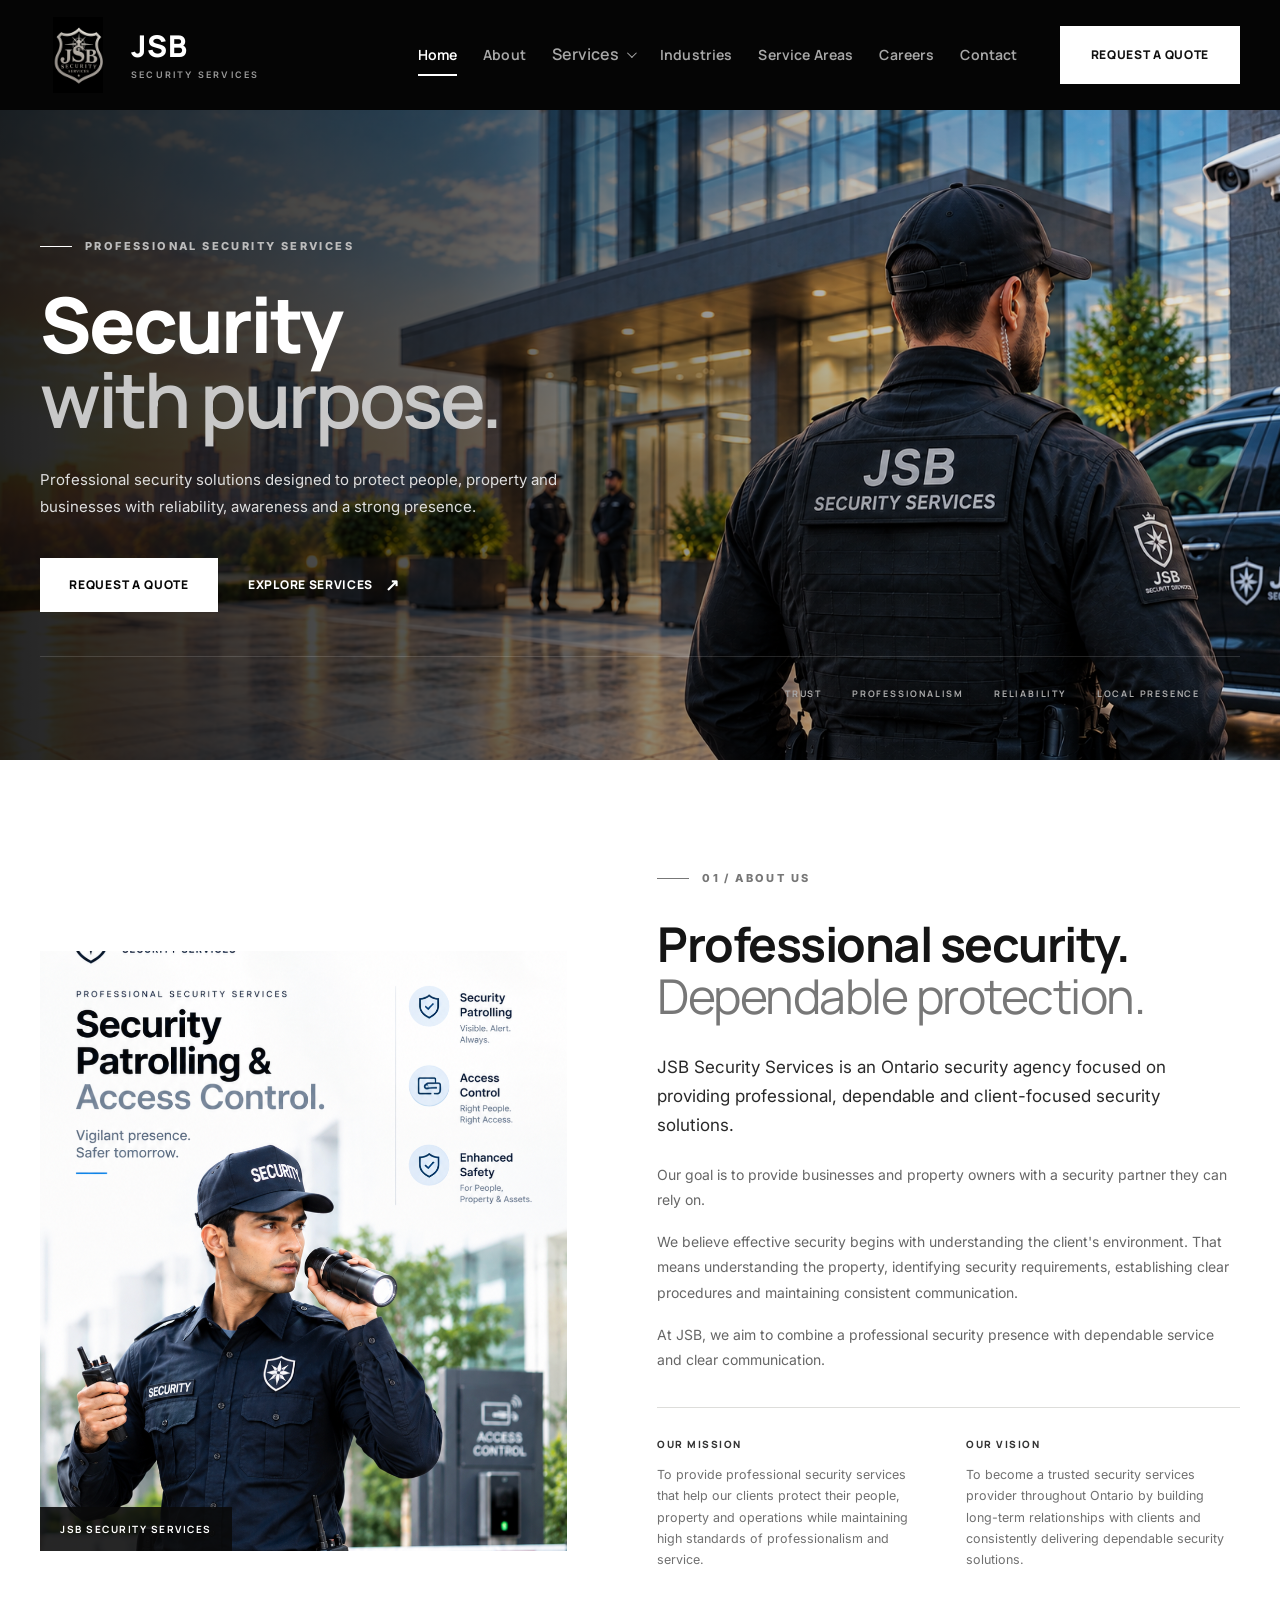
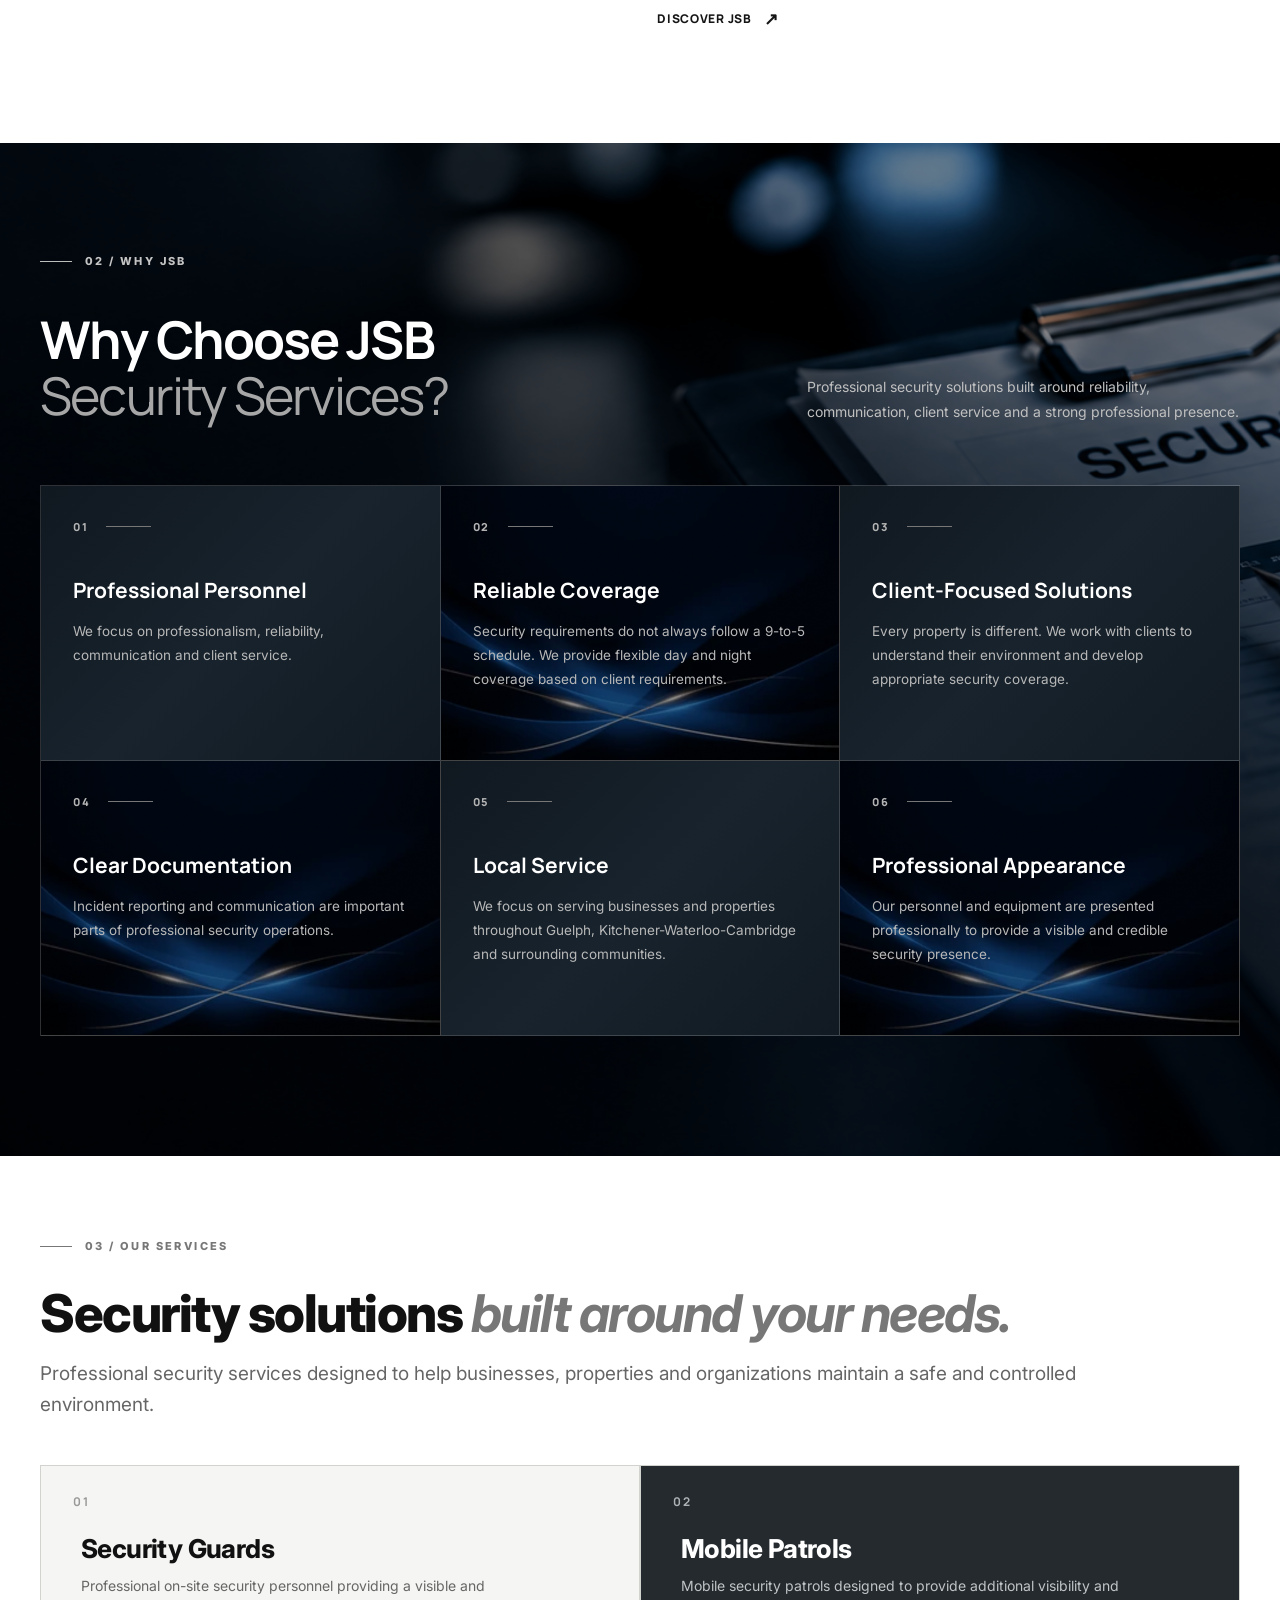
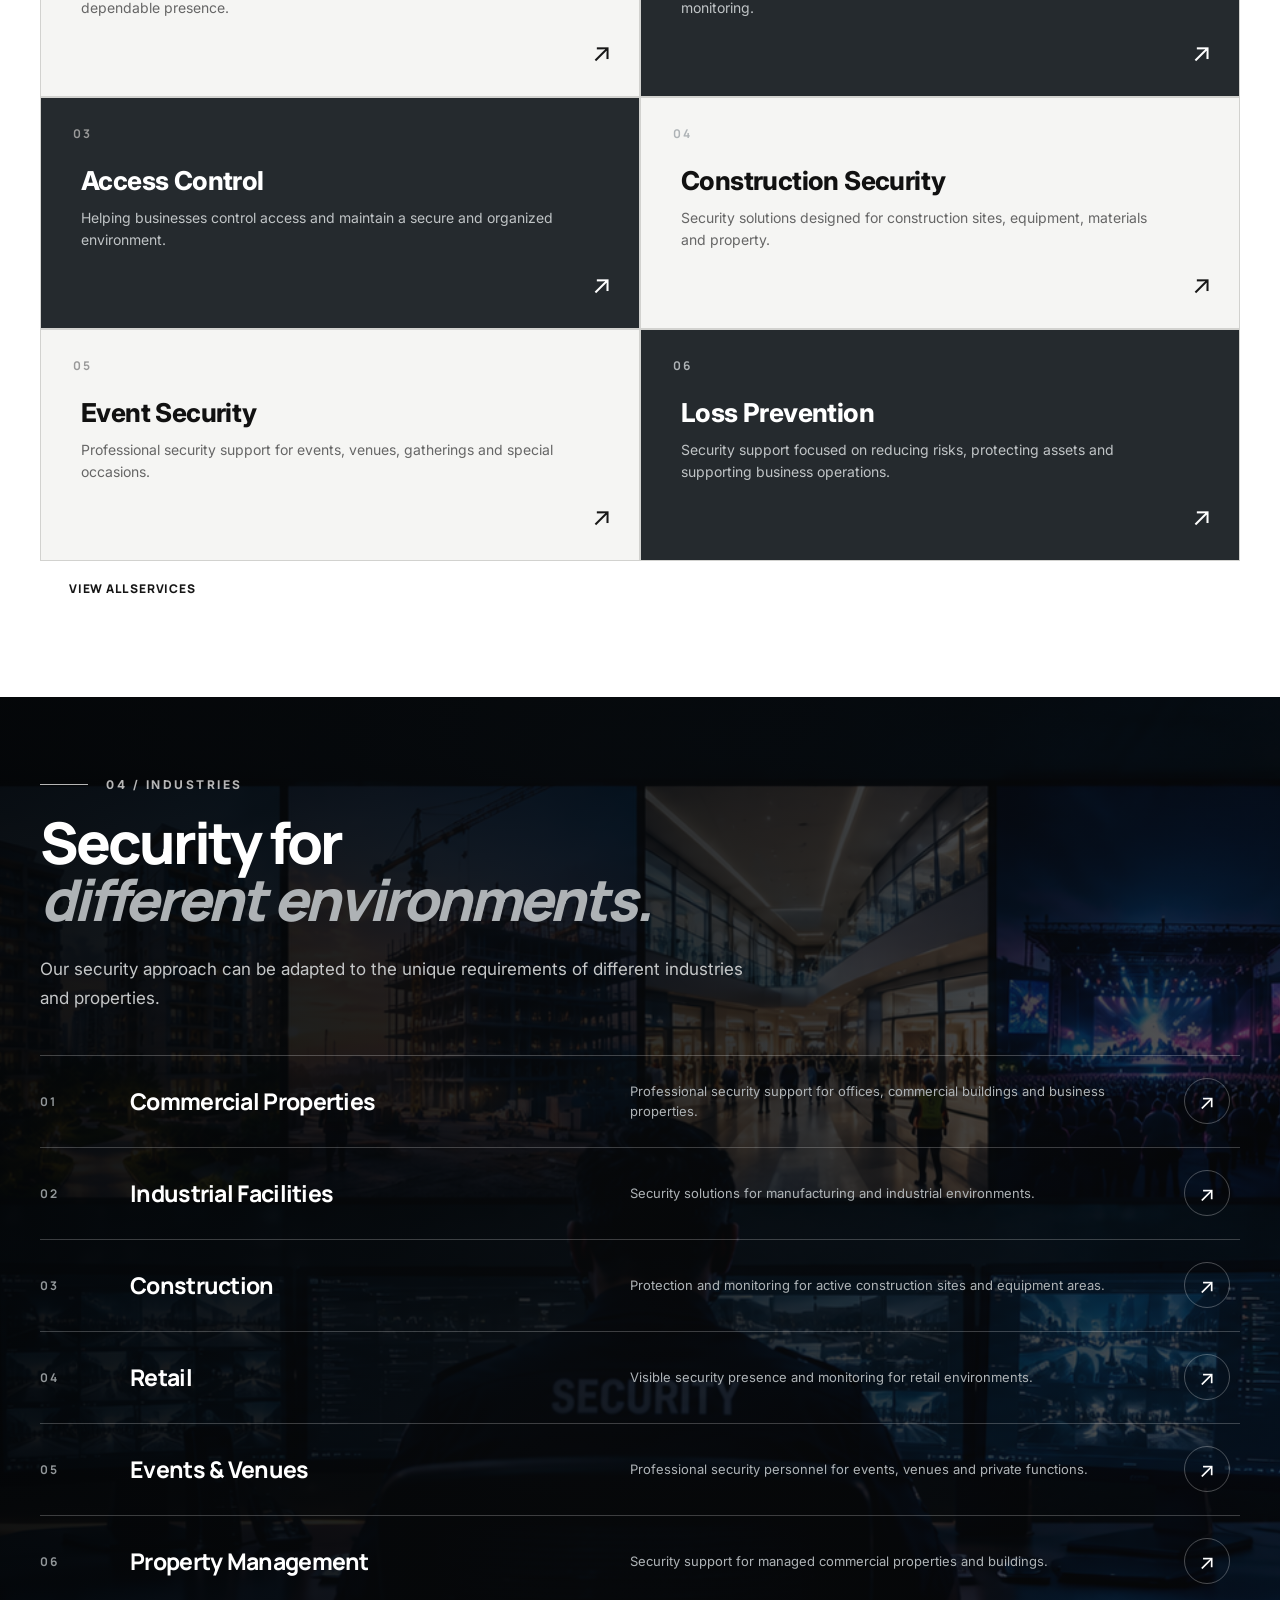
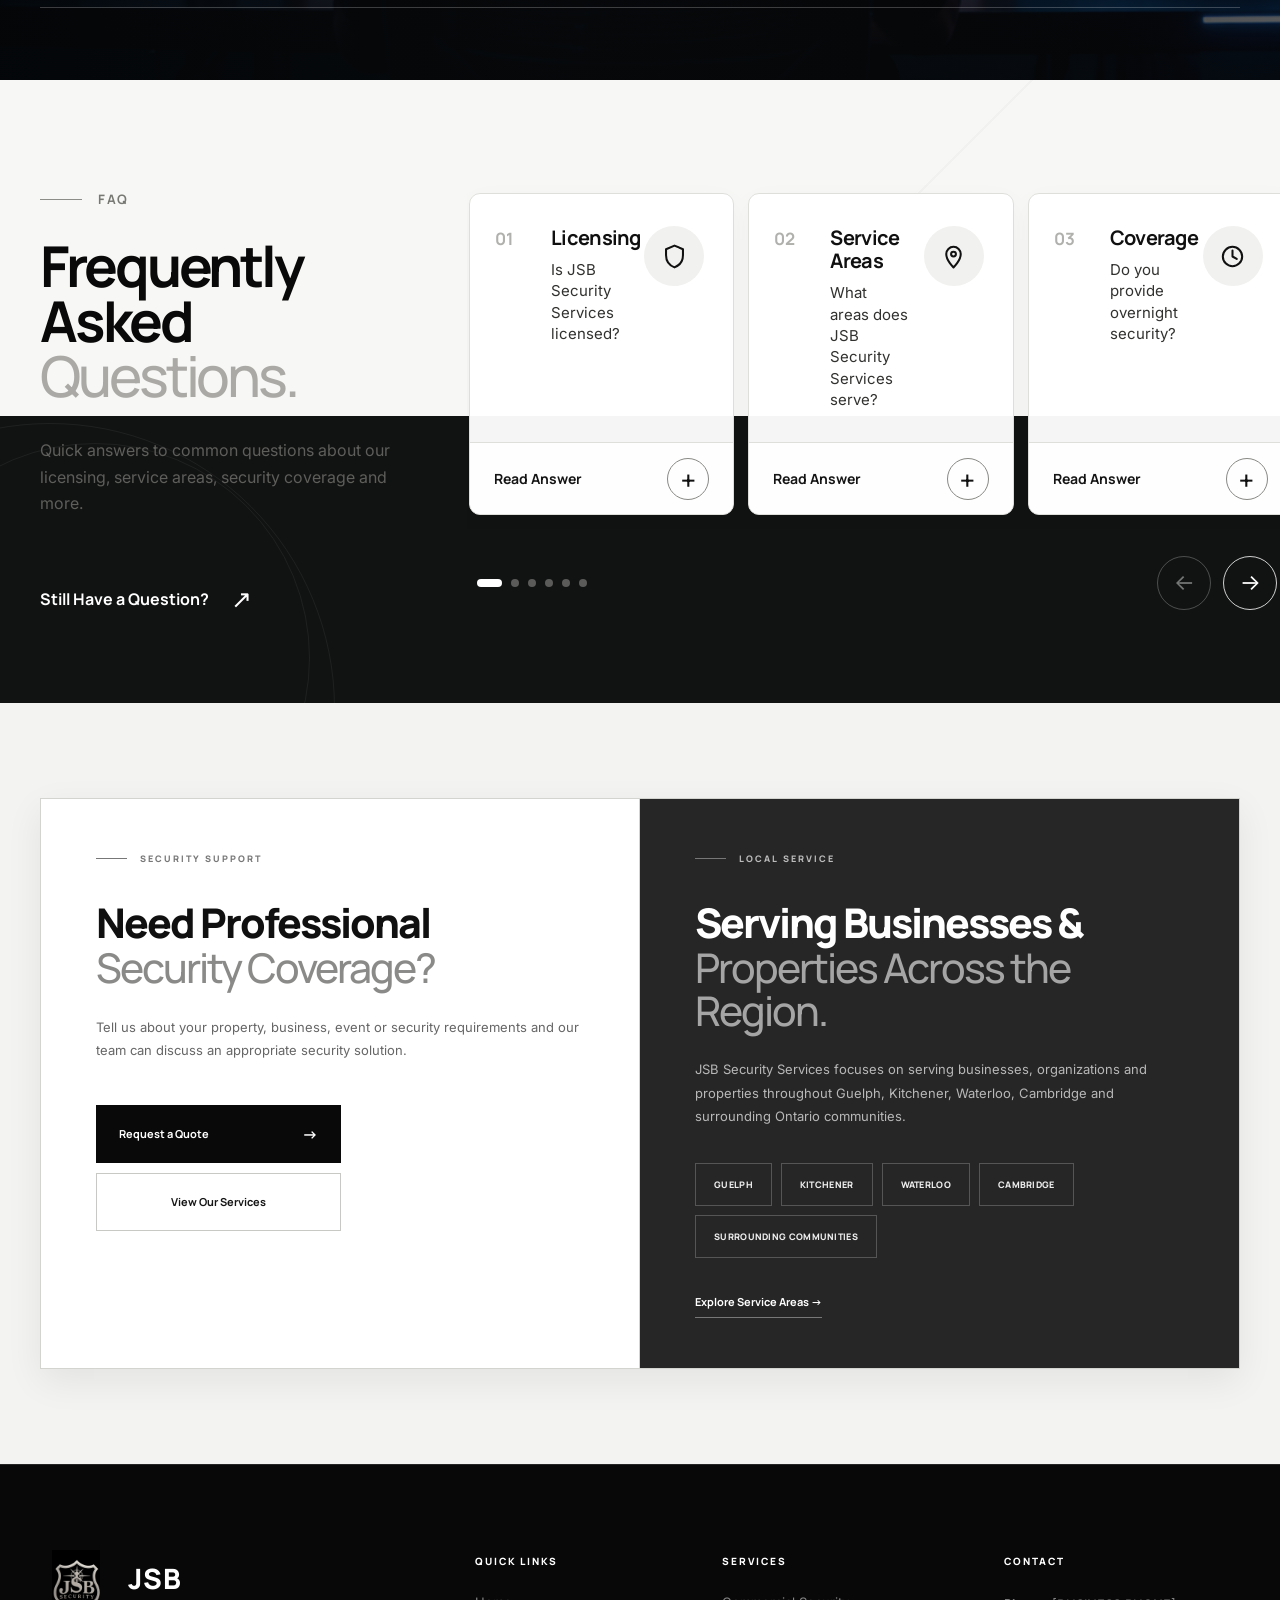
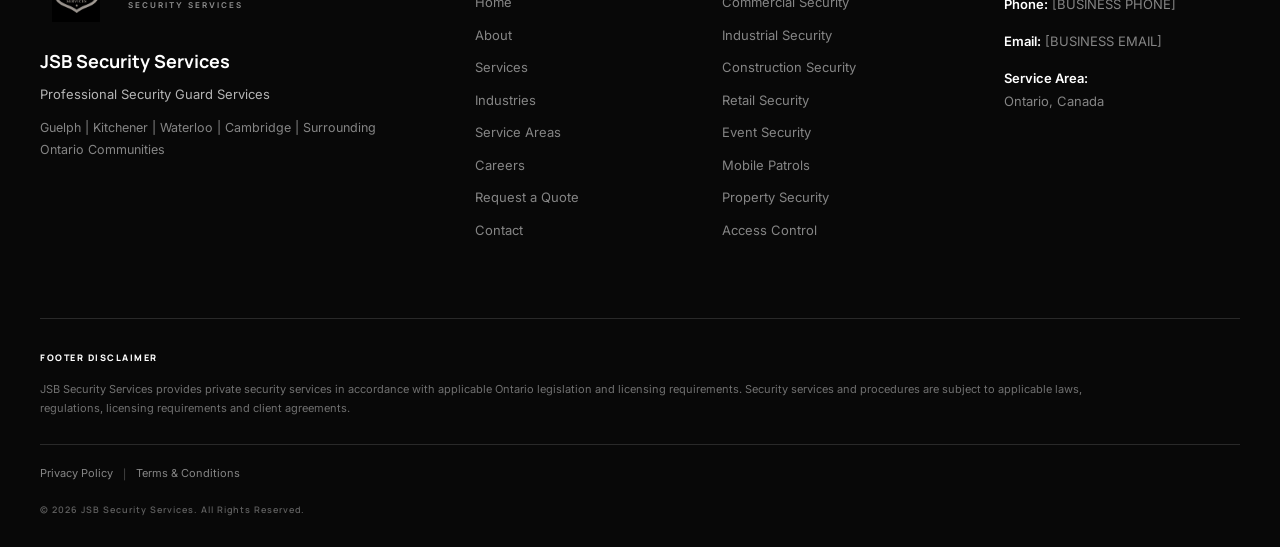
==== index.html @ afaf0cc4 "Add GitHub Pages root entry point" ====
<!DOCTYPE html>
<html>
<head>
  <meta charset="UTF-8">
  <meta http-equiv="refresh" content="0; url=/frontend/">
  <script>
    window.location.replace("/frontend/");
  </script>
  <title>JSB Security Services</title>
</head>
<body>
  <p>Redirecting...</p>
</body>
</html>
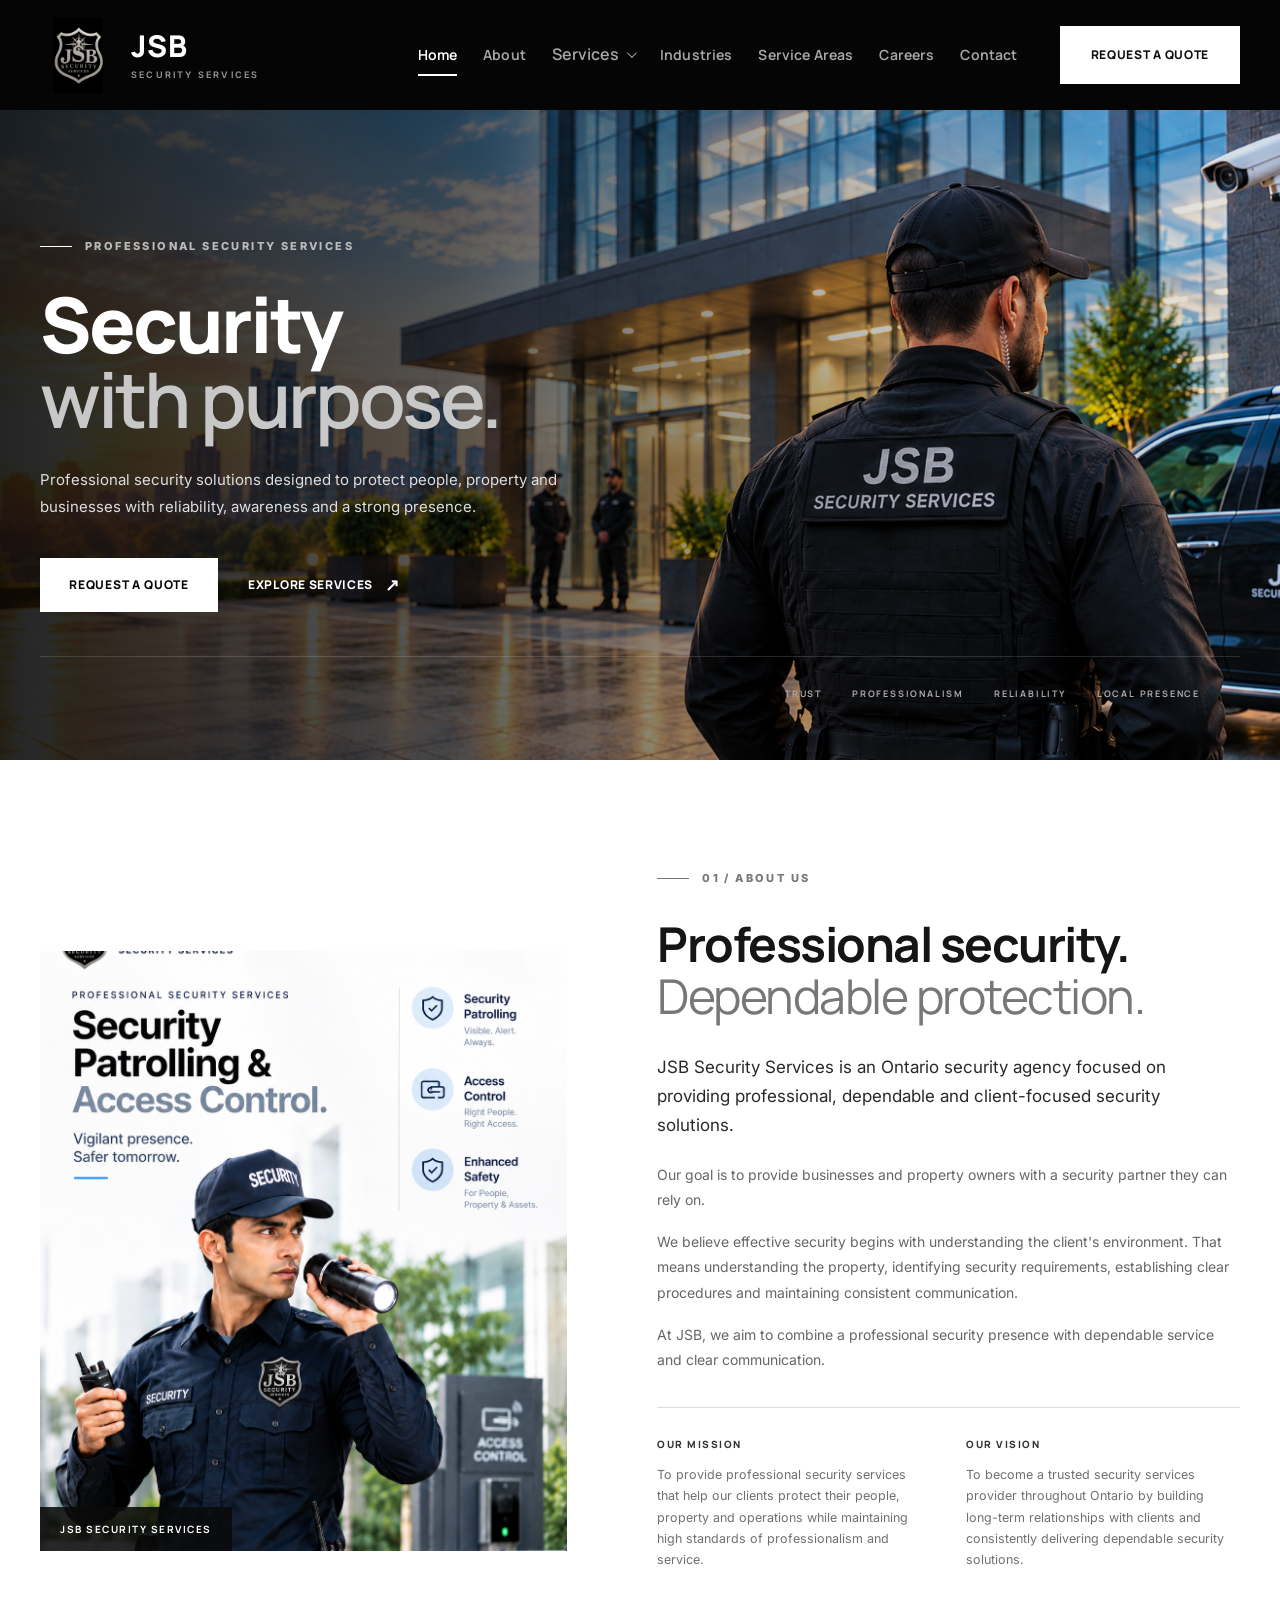
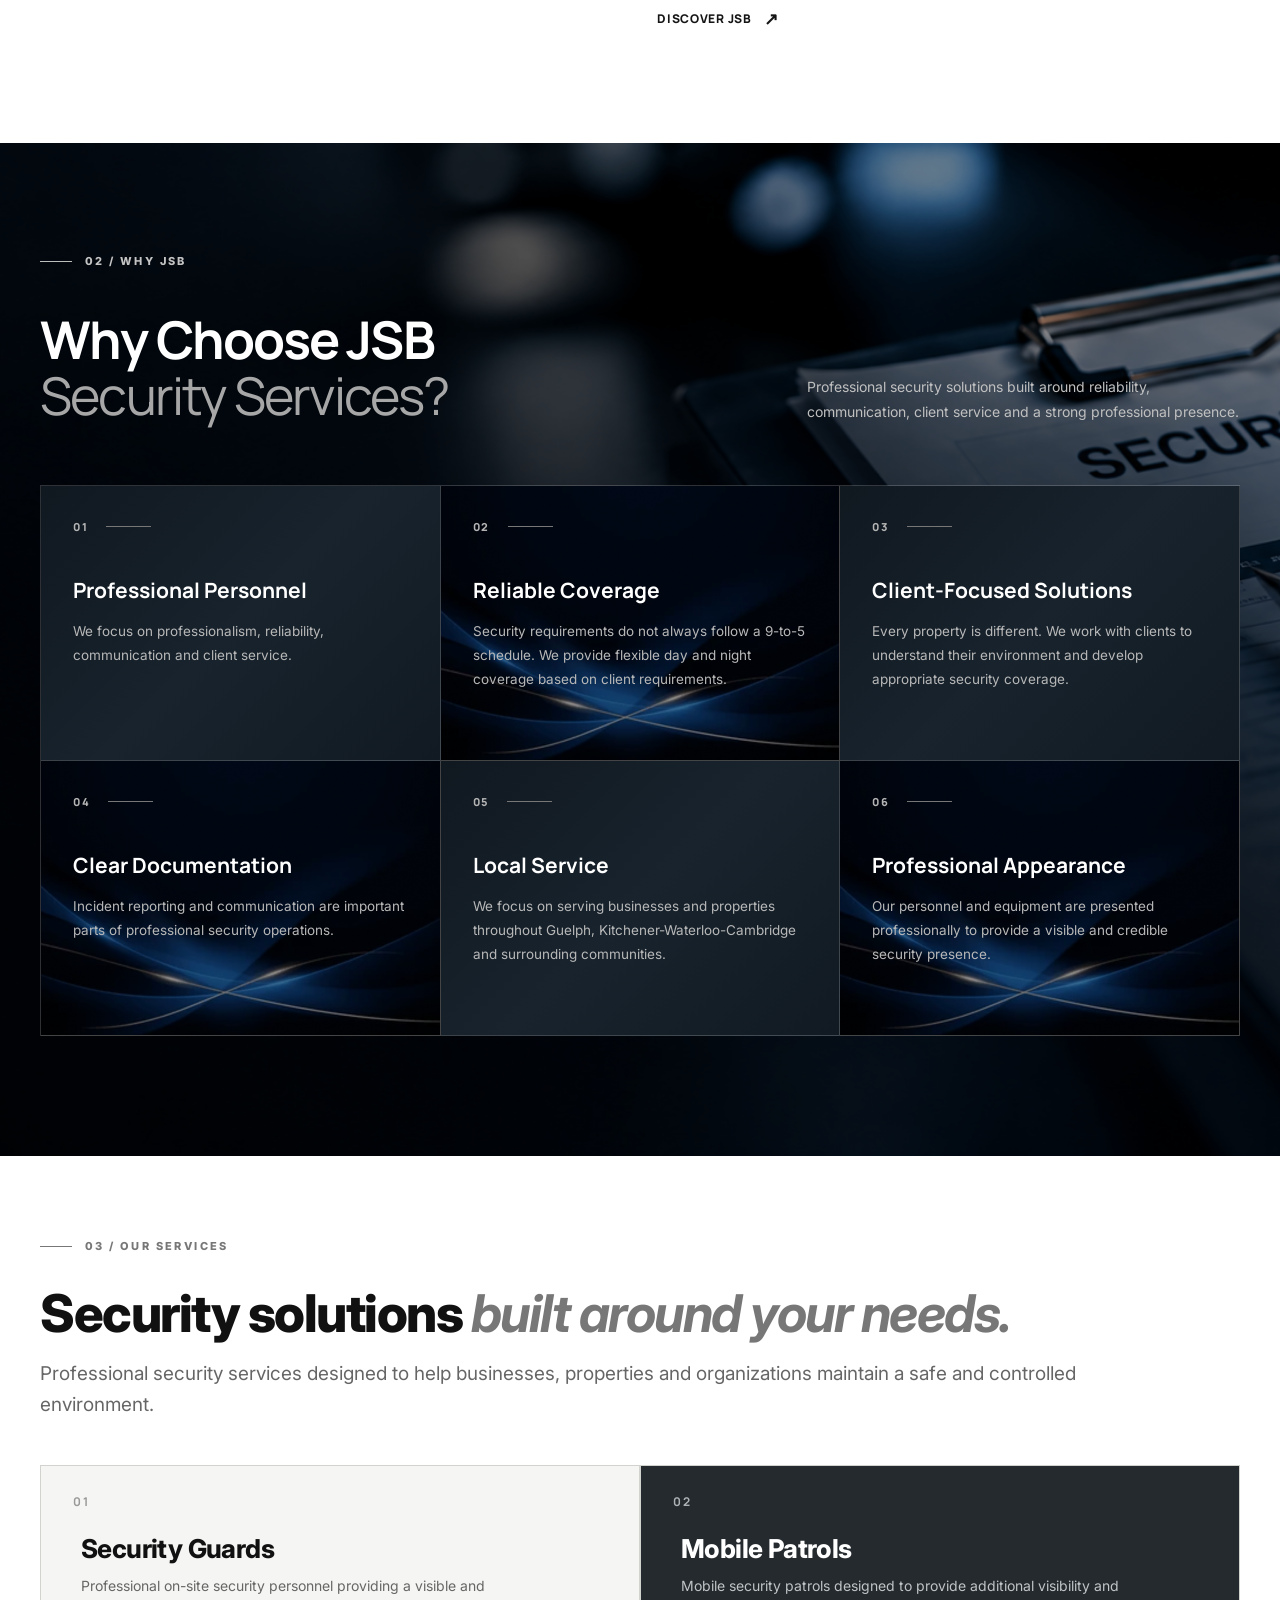
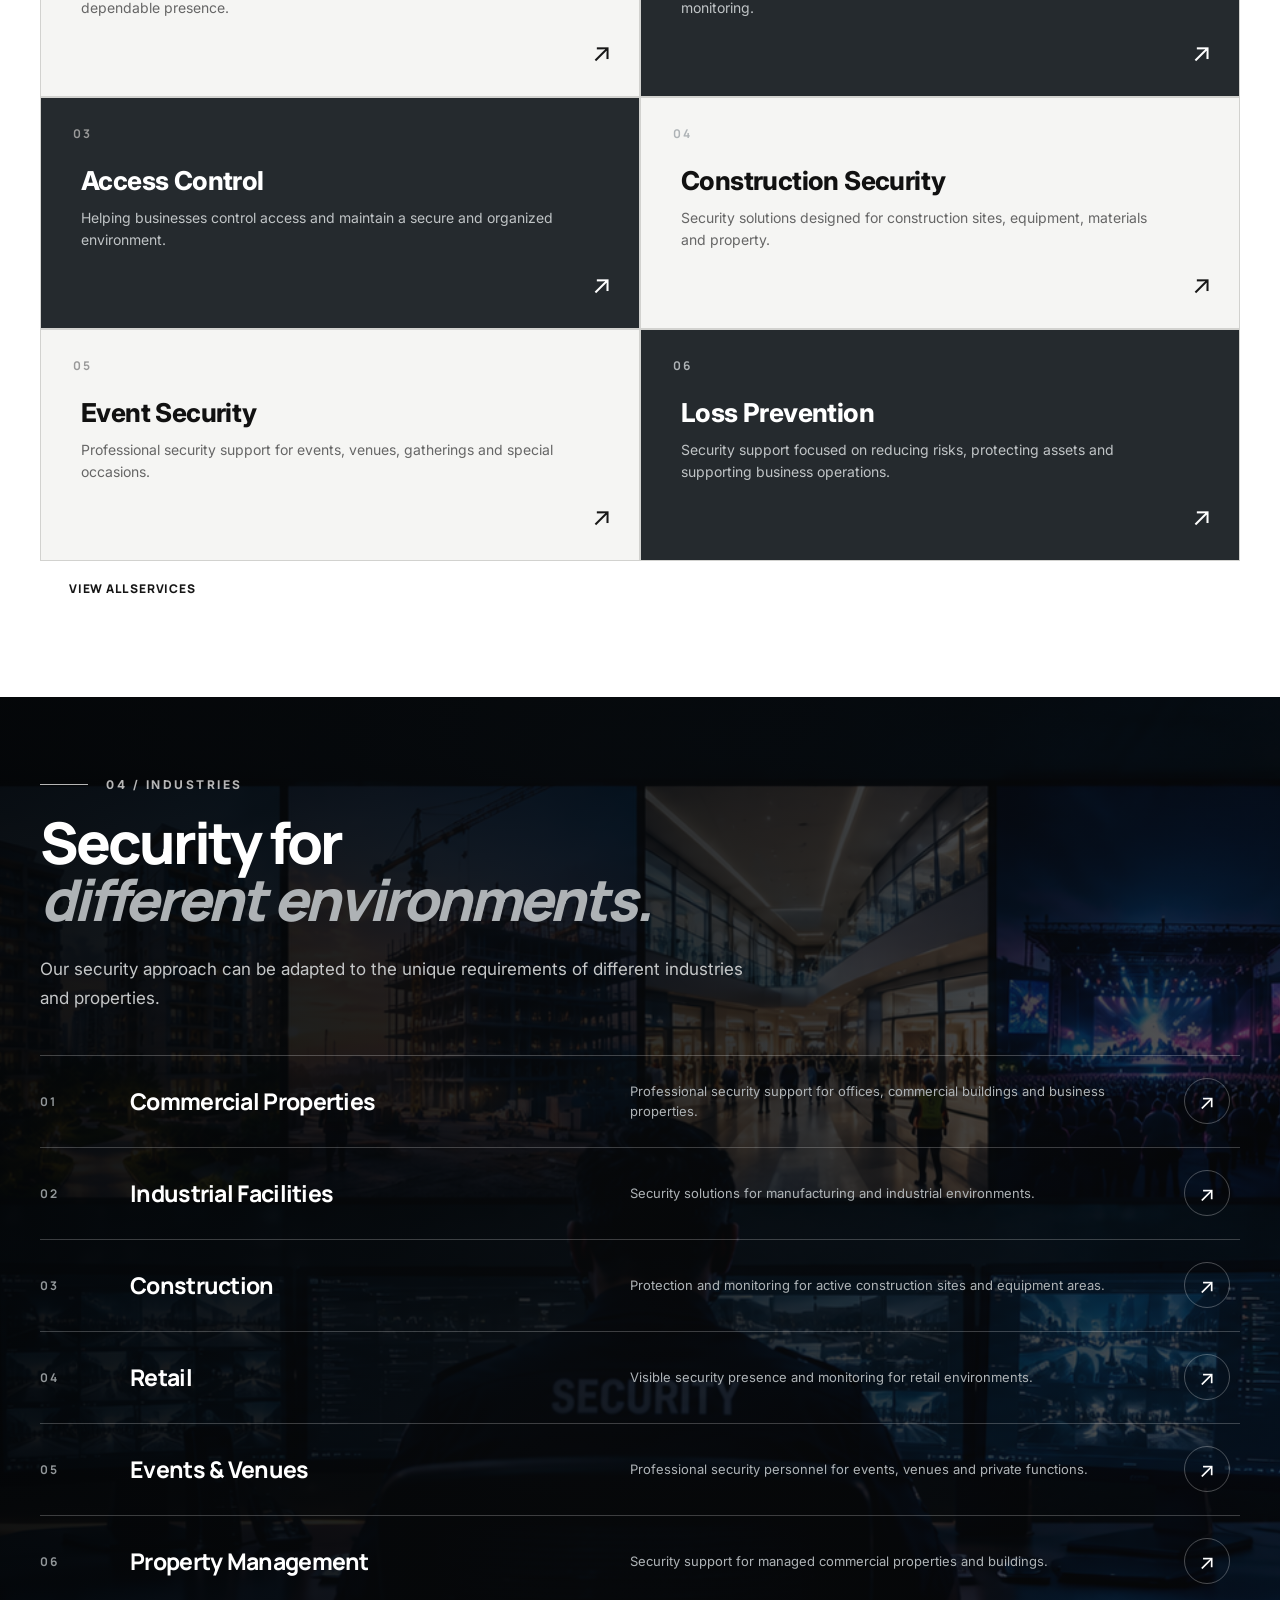
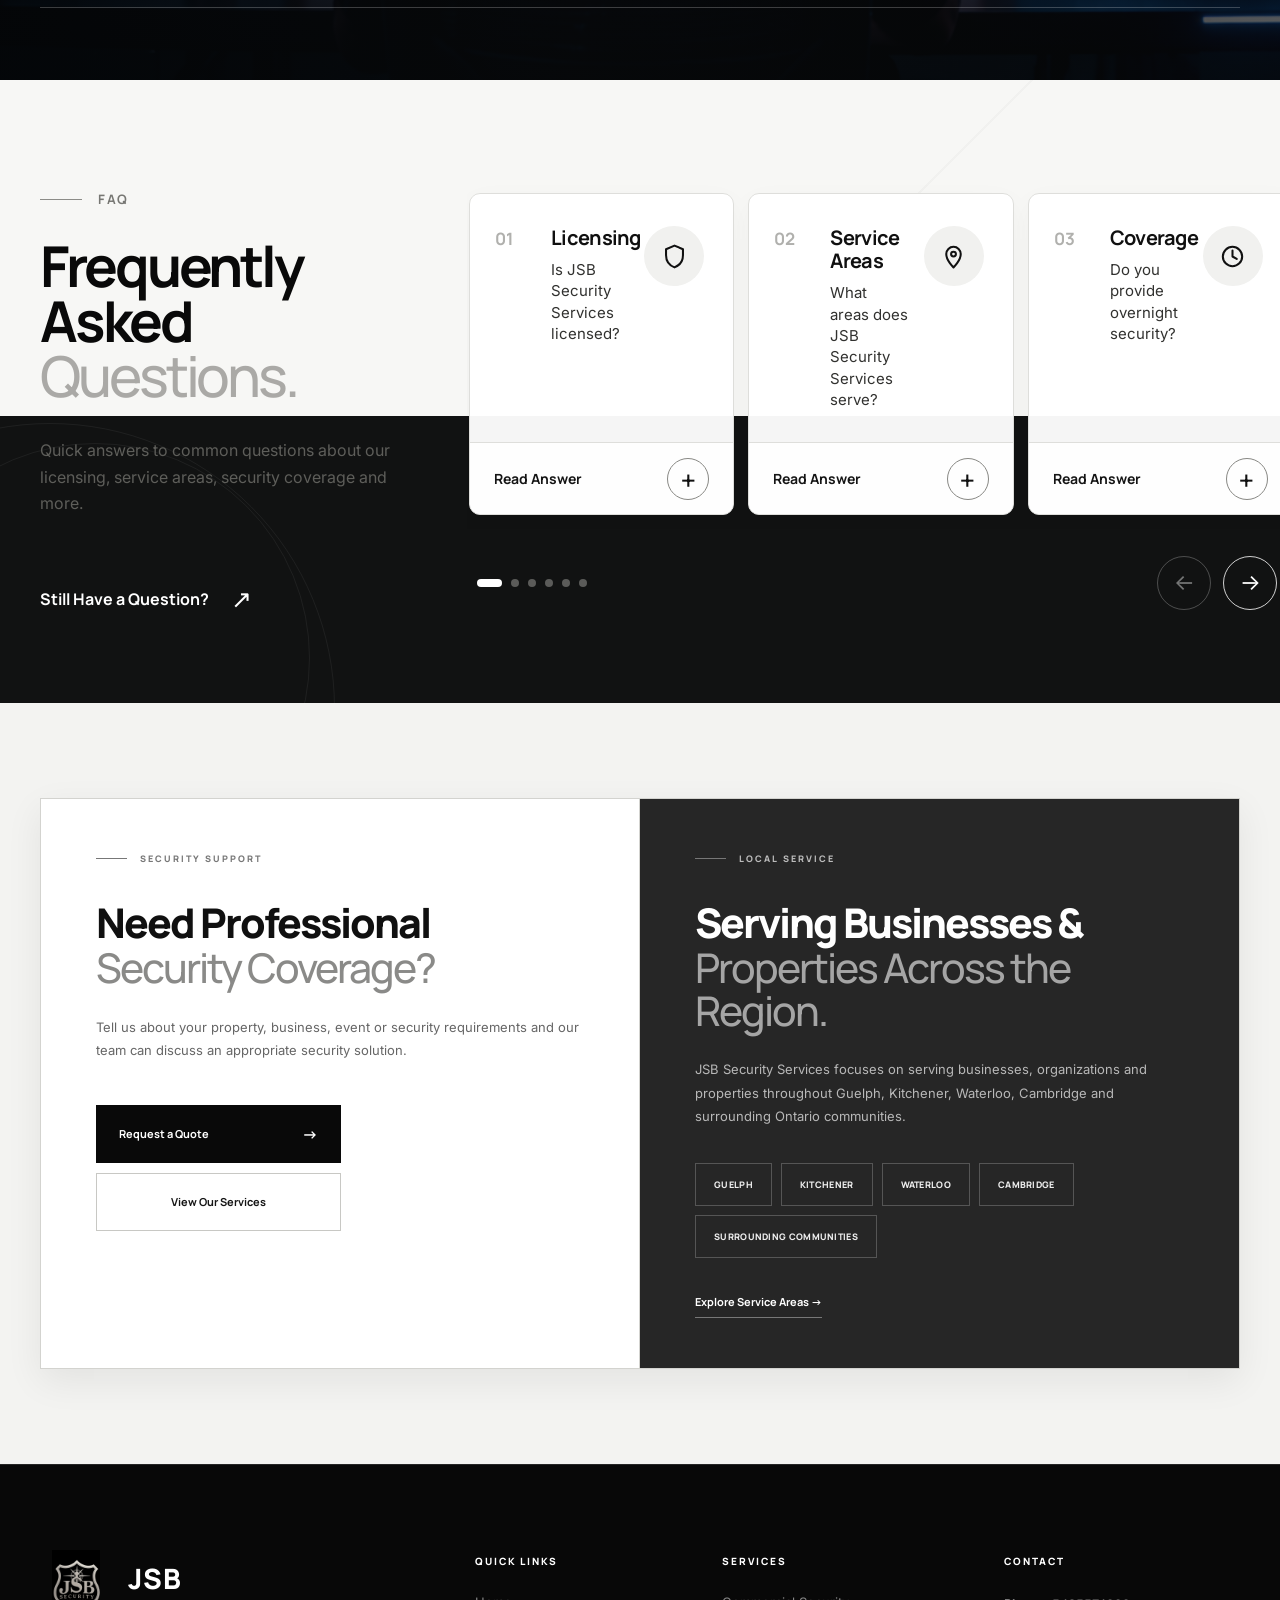
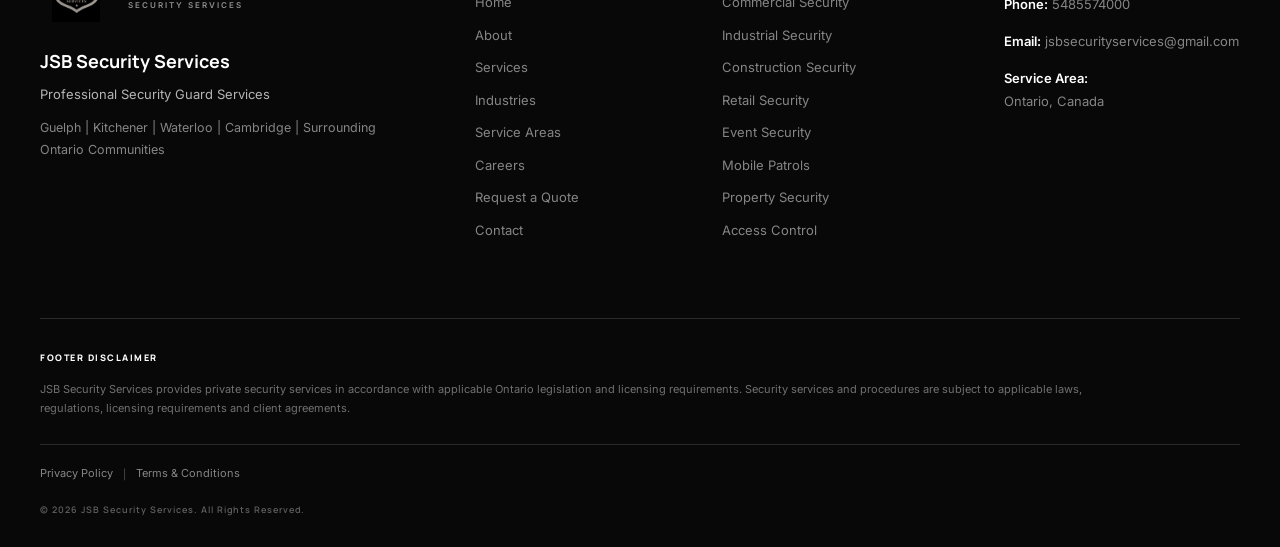
==== commit 8104f60c: "Update website" ====
--- a/index.html
+++ b/index.html
@@ -1,14 +1,2566 @@
 <!DOCTYPE html>
-<html>
+<html lang="en">
 <head>
-  <meta charset="UTF-8">
-  <meta http-equiv="refresh" content="0; url=/frontend/">
-  <script>
-    window.location.replace("/frontend/");
-  </script>
-  <title>JSB Security Services</title>
+    <meta charset="UTF-8">
+    <meta name="viewport" content="width=device-width, initial-scale=1.0">
+
+    <title>JSB Security Services | Professional Security Solutions</title>
+
+    <meta name="description"
+        content="JSB Security Services provides professional, dependable and client-focused security solutions across Ontario.">
+
+    <!-- Google Fonts -->
+    <link rel="preconnect" href="https://fonts.googleapis.com">
+    <link rel="preconnect" href="https://fonts.gstatic.com" crossorigin>
+
+    <link href="https://fonts.googleapis.com/css2?family=Inter:wght@400;500;600;700&family=Manrope:wght@400;500;600;700;800&display=swap"
+        rel="stylesheet">
+
+    <!-- Main CSS -->
+    <link rel="stylesheet" href="frontend/css/style.css">
 </head>
-<body>
-  <p>Redirecting...</p>
+
+<body class="home-page">
+
+<!-- =========================================================
+     HEADER
+========================================================= -->
+
+<header class="site-header">
+    <div class="header-inner">
+
+        <a href="index.html" class="brand">
+
+            <img
+    src="Logo.jpeg"
+    alt="JSB Security Services"
+    class="brand-logo"
+>
+
+            <div class="brand-copy">
+                <strong>JSB</strong>
+                <span>SECURITY SERVICES</span>
+            </div>
+
+        </a>
+
+        <nav class="navigation">
+
+            <a href="index.html" class="nav-link active">
+                Home
+            </a>
+
+            <a href="frontend/about.html" class="nav-link">
+                About
+            </a>
+
+            
+<!-- =========================================
+     SERVICES MEGA MENU — COMPLETE
+========================================= -->
+<div class="nav-services-mega" id="servicesMega">
+
+    <button
+        class="nav-link nav-services-trigger"
+        id="servicesMegaTrigger"
+        type="button"
+        aria-expanded="false"
+        aria-controls="servicesMegaMenu"
+    >
+        Services
+        <span class="nav-services-chevron"></span>
+    </button>
+
+    <div
+        class="services-mega-menu"
+        id="servicesMegaMenu"
+    >
+        <div class="services-mega-inner">
+
+            <!-- LEFT -->
+            <div class="services-mega-list">
+
+                <div class="services-mega-label">
+                    OUR SERVICES
+                </div>
+
+                <a href="frontend/services.html#security-guards"
+                   class="services-mega-item active"
+                   data-service="guards">
+                    Security Guards
+                </a>
+
+                <a href="frontend/services.html#mobile-patrol"
+                   class="services-mega-item"
+                   data-service="mobile">
+                    Mobile Patrol
+                </a>
+
+                <a href="frontend/services.html#access-control"
+                   class="services-mega-item"
+                   data-service="access">
+                    Access Control
+                </a>
+
+                <a href="frontend/services.html#cctv-monitoring"
+                   class="services-mega-item"
+                   data-service="cctv">
+                    CCTV / Monitoring
+                </a>
+
+                <a href="frontend/services.html#loss-prevention"
+                   class="services-mega-item"
+                   data-service="loss">
+                    Loss Prevention
+                </a>
+
+                <a href="frontend/services.html#construction-security"
+                   class="services-mega-item"
+                   data-service="construction">
+                    Construction / Site Security
+                </a>
+
+                <a href="frontend/services.html#event-security"
+                   class="services-mega-item"
+                   data-service="event">
+                    Event Security
+                </a>
+
+                <a href="frontend/services.html#commercial-industrial-security"
+                   class="services-mega-item"
+                   data-service="commercial">
+                    Commercial / Industrial Security
+                </a>
+
+            </div>
+
+
+            <!-- CENTER -->
+            <div class="services-mega-details">
+
+                <div class="services-mega-label">
+                    EXPLORE
+                </div>
+
+                <a href="frontend/services.html#security-guards"
+                   class="services-mega-title"
+                   id="megaServiceTitleLink">
+
+                    <span id="megaServiceTitle">
+                        Security Guards
+                    </span>
+
+                    <b>→</b>
+                </a>
+
+                <p id="megaServiceDescription">
+                    Professional on-site security personnel focused on
+                    visibility, access awareness, incident reporting,
+                    and a calm, professional presence.
+                </p>
+
+                <div class="services-mega-tags"
+                     id="megaServiceTags">
+
+                    <span>On-Site Security</span>
+                    <span>Visibility</span>
+                    <span>Incident Reporting</span>
+
+                </div>
+
+                <a href="frontend/services.html#security-guards"
+                   class="services-mega-learn"
+                   id="megaServiceLearn">
+
+                    Learn More
+                    <span>↗</span>
+
+                </a>
+
+            </div>
+
+
+            <!-- RIGHT IMAGE -->
+            <div class="services-mega-visual">
+
+                <img
+                    src="guard.png"
+                    alt="Security Guards"
+                    id="megaServiceImage"
+                    class="services-mega-image"
+                >
+
+                <div class="services-mega-image-shade"></div>
+
+                <div class="services-mega-image-number"
+                     id="megaServiceNumber">
+                    01
+                </div>
+
+                <div class="services-mega-image-info">
+
+                    <span>JSB SECURITY SERVICES</span>
+
+                    <strong id="megaServiceImageTitle">
+                        Security Guards
+                    </strong>
+
+                </div>
+
+            </div>
+
+        </div>
+    </div>
+</div>
+            <a href="frontend/industries.html" class="nav-link">
+                Industries
+            </a>
+
+            <a href="frontend/service-areas.html" class="nav-link">
+                Service Areas
+            </a>
+
+            <a href="frontend/careers.html" class="nav-link">
+                Careers
+            </a>
+
+            <a href="frontend/contact.html" class="nav-link">
+                Contact
+            </a>
+
+        </nav>
+
+        <a href="frontend/contact.html" class="quote-button">
+            REQUEST A QUOTE
+        </a>
+
+    </div>
+</header>
+
+
+<!-- =========================================================
+     HERO
+========================================================= -->
+
+<section
+    class="hero"
+    style="
+        background-image: url('hero.png');
+        background-size: cover;
+        background-position: center center;
+        background-repeat: no-repeat;
+    "
+>
+
+    <div class="hero-overlay"></div>
+
+    <div class="hero-content container">
+
+        <div class="eyebrow light">
+            <span></span>
+            PROFESSIONAL SECURITY SERVICES
+        </div>
+
+        <h1>
+            Security <em>with purpose.</em>
+        </h1>
+
+        <p class="hero-text">
+            Professional security solutions designed to protect
+            people, property and businesses with reliability,
+            awareness and a strong presence.
+        </p>
+
+        <div class="hero-actions">
+
+            <a href="frontend/contact.html" class="button button-white">
+                Request a Quote
+            </a>
+
+            <a href="frontend/services.html" class="text-link light-link">
+                Explore Services
+                <span>↗</span>
+            </a>
+
+        </div>
+
+    </div>
+
+    <div class="hero-meta">
+
+        <span>TRUST</span>
+        <span>PROFESSIONALISM</span>
+        <span>RELIABILITY</span>
+        <span>LOCAL PRESENCE</span>
+
+    </div>
+
+</section>
+
+
+<!-- =========================================================
+     ABOUT JSB
+========================================================= -->
+
+<section class="home-about">
+
+    <div class="container">
+
+        <div class="home-about-grid">
+
+            <!-- LEFT IMAGE -->
+
+            <div class="home-about-image">
+
+                <img
+    src="about img.png"
+    alt="JSB Security Services professional security team"
+>
+
+                <div class="about-image-label">
+                    JSB SECURITY SERVICES
+                </div>
+
+            </div>
+
+
+            <!-- RIGHT CONTENT -->
+
+            <div class="home-about-content">
+
+                <div class="eyebrow dark">
+                    <span></span>
+                    01 / ABOUT US
+                </div>
+
+                <h2>
+                    Professional security.
+                    <em>Dependable protection.</em>
+                </h2>
+
+                <p class="about-lead">
+                    JSB Security Services is an Ontario security
+                    agency focused on providing professional,
+                    dependable and client-focused security solutions.
+                </p>
+
+                <p>
+                    Our goal is to provide businesses and property
+                    owners with a security partner they can rely on.
+                </p>
+
+                <p>
+                    We believe effective security begins with
+                    understanding the client's environment. That means
+                    understanding the property, identifying security
+                    requirements, establishing clear procedures and
+                    maintaining consistent communication.
+                </p>
+
+                <p>
+                    At JSB, we aim to combine a professional security
+                    presence with dependable service and clear
+                    communication.
+                </p>
+
+
+                <div class="about-details">
+
+                    <div class="about-detail">
+
+                        <span>OUR MISSION</span>
+
+                        <p>
+                            To provide professional security services
+                            that help our clients protect their people,
+                            property and operations while maintaining
+                            high standards of professionalism and service.
+                        </p>
+
+                    </div>
+
+
+                    <div class="about-detail">
+
+                        <span>OUR VISION</span>
+
+                        <p>
+                            To become a trusted security services
+                            provider throughout Ontario by building
+                            long-term relationships with clients and
+                            consistently delivering dependable security
+                            solutions.
+                        </p>
+
+                    </div>
+
+                </div>
+
+
+                <a href="frontend/about.html" class="text-link dark-link">
+                    Discover JSB
+                    <span>↗</span>
+                </a>
+
+            </div>
+
+        </div>
+
+    </div>
+
+</section>
+
+
+<!-- =========================================================
+     WHY CHOOSE JSB
+========================================================= -->
+
+<!-- =========================================================
+     WHY JSB
+========================================================= -->
+
+<section class="why-jsb">
+
+    <!-- Background image -->
+    <div class="why-jsb-bg"></div>
+
+    <!-- Dark overlay -->
+    <div class="why-jsb-overlay"></div>
+
+    <div class="container why-jsb-content">
+
+        <!-- SECTION LABEL -->
+
+        <div class="eyebrow dark">
+            <span></span>
+            02 / WHY JSB
+        </div>
+
+
+        <!-- SECTION HEADING -->
+
+        <div class="why-jsb-heading">
+
+            <div>
+                <h2>
+                    Why Choose JSB
+                    <em>Security Services?</em>
+                </h2>
+            </div>
+
+            <p>
+                Professional security solutions built around
+                reliability, communication, client service and
+                a strong professional presence.
+            </p>
+
+        </div>
+
+
+        <!-- WHY JSB CARDS -->
+
+        <div class="why-jsb-grid">
+
+            <div class="why-jsb-card">
+                <div class="why-jsb-card-top">
+                    <span class="why-jsb-number">01</span>
+                    <span class="why-jsb-line"></span>
+                </div>
+
+                <h3>Professional Personnel</h3>
+
+                <p>
+                    We focus on professionalism, reliability,
+                    communication and client service.
+                </p>
+            </div>
+
+
+            <div class="why-jsb-card">
+                <div class="why-jsb-card-top">
+                    <span class="why-jsb-number">02</span>
+                    <span class="why-jsb-line"></span>
+                </div>
+
+                <h3>Reliable Coverage</h3>
+
+                <p>
+                    Security requirements do not always follow
+                    a 9-to-5 schedule. We provide flexible day
+                    and night coverage based on client requirements.
+                </p>
+            </div>
+
+
+            <div class="why-jsb-card">
+                <div class="why-jsb-card-top">
+                    <span class="why-jsb-number">03</span>
+                    <span class="why-jsb-line"></span>
+                </div>
+
+                <h3>Client-Focused Solutions</h3>
+
+                <p>
+                    Every property is different. We work with
+                    clients to understand their environment and
+                    develop appropriate security coverage.
+                </p>
+            </div>
+
+
+            <div class="why-jsb-card">
+                <div class="why-jsb-card-top">
+                    <span class="why-jsb-number">04</span>
+                    <span class="why-jsb-line"></span>
+                </div>
+
+                <h3>Clear Documentation</h3>
+
+                <p>
+                    Incident reporting and communication are
+                    important parts of professional security
+                    operations.
+                </p>
+            </div>
+
+
+            <div class="why-jsb-card">
+                <div class="why-jsb-card-top">
+                    <span class="why-jsb-number">05</span>
+                    <span class="why-jsb-line"></span>
+                </div>
+
+                <h3>Local Service</h3>
+
+                <p>
+                    We focus on serving businesses and properties
+                    throughout Guelph, Kitchener-Waterloo-Cambridge
+                    and surrounding communities.
+                </p>
+            </div>
+
+
+            <div class="why-jsb-card">
+                <div class="why-jsb-card-top">
+                    <span class="why-jsb-number">06</span>
+                    <span class="why-jsb-line"></span>
+                </div>
+
+                <h3>Professional Appearance</h3>
+
+                <p>
+                    Our personnel and equipment are presented
+                    professionally to provide a visible and
+                    credible security presence.
+                </p>
+            </div>
+
+        </div>
+
+    </div>
+
+</section>
+<!-- =========================================================
+     SERVICES
+========================================================= -->
+
+<section class="services section">
+
+    <div class="container">
+
+        <div class="eyebrow dark">
+            <span></span>
+            03 / OUR SERVICES
+        </div>
+
+
+        <div class="section-heading">
+
+            <h2>
+                Security solutions
+                <em>built around your needs.</em>
+            </h2>
+
+            <p>
+                Professional security services designed to help
+                businesses, properties and organizations maintain
+                a safe and controlled environment.
+            </p>
+
+        </div>
+
+
+        <div class="services-list">
+
+
+            <!-- SERVICE 01 -->
+
+            <a href="frontend/services.html#security-guards" class="service-row">
+
+
+                <div class="service-number">
+                    01
+                </div>
+
+                <div class="service-content">
+
+                    <h3>
+                        Security Guards
+                    </h3>
+
+                    <p>
+                        Professional on-site security personnel
+                        providing a visible and dependable presence.
+                    </p>
+
+                </div>
+
+                <div class="service-arrow">
+                    ↗
+                </div>
+
+            </a>
+
+
+            <!-- SERVICE 02 -->
+
+            <a href="frontend/services.html#mobile-patrol" class="service-row">
+
+                <div class="service-number">
+                    02
+                </div>
+
+                <div class="service-content">
+
+                    <h3>
+                        Mobile Patrols
+                    </h3>
+
+                    <p>
+                        Mobile security patrols designed to provide
+                        additional visibility and monitoring.
+                    </p>
+
+                </div>
+
+                <div class="service-arrow">
+                    ↗
+                </div>
+
+            </a>
+
+
+            <!-- SERVICE 03 -->
+
+            <a href="frontend/services.html#access-control" class="service-row">
+
+                <div class="service-number">
+                    03
+                </div>
+
+                <div class="service-content">
+
+                    <h3>
+                        Access Control
+                    </h3>
+
+                    <p>
+                        Helping businesses control access and maintain
+                        a secure and organized environment.
+                    </p>
+
+                </div>
+
+                <div class="service-arrow">
+                    ↗
+                </div>
+
+            </a>
+
+
+            <!-- SERVICE 04 -->
+
+            <a href="frontend/services.html#construction-security" class="service-row">
+
+                <div class="service-number">
+                    04
+                </div>
+
+                <div class="service-content">
+
+                    <h3>
+                        Construction Security
+                    </h3>
+
+                    <p>
+                        Security solutions designed for construction
+                        sites, equipment, materials and property.
+                    </p>
+
+                </div>
+
+                <div class="service-arrow">
+                    ↗
+                </div>
+
+            </a>
+
+
+            <!-- SERVICE 05 -->
+
+            <a href="frontend/services.html#event-security" class="service-row">
+
+                <div class="service-number">
+                    05
+                </div>
+
+                <div class="service-content">
+
+                    <h3>
+                        Event Security
+                    </h3>
+
+                    <p>
+                        Professional security support for events,
+                        venues, gatherings and special occasions.
+                    </p>
+
+                </div>
+
+                <div class="service-arrow">
+                    ↗
+                </div>
+
+            </a>
+
+
+            <!-- SERVICE 06 -->
+
+            <a href="frontend/services.html#loss-prevention" class="service-row">
+
+                <div class="service-number">
+                    06
+                </div>
+
+                <div class="service-content">
+
+                    <h3>
+                        Loss Prevention
+                    </h3>
+
+                    <p>
+                        Security support focused on reducing risks,
+                        protecting assets and supporting business
+                        operations.
+                    </p>
+
+                </div>
+
+                <div class="service-arrow">
+                    ↗
+                </div>
+
+            </a>
+
+
+        </div>
+
+
+        <div class="services-bottom">
+
+            <a href="frontend/services.html" class="button button-dark">
+                View All Services
+            </a>
+
+        </div>
+
+    </div>
+
+</section>
+
+
+<!-- =========================================================
+     INDUSTRIES
+========================================================= -->
+
+<!-- =========================================================
+     INDUSTRIES
+========================================================= -->
+
+<section class="industries-premium">
+
+    <div class="industries-premium-bg"></div>
+    <div class="industries-premium-overlay"></div>
+
+    <div class="container industries-premium-content">
+
+        <!-- TOP INTRO -->
+
+        <div class="industries-premium-intro">
+
+            <div class="eyebrow industries-premium-eyebrow">
+                <span></span>
+                04 / INDUSTRIES
+            </div>
+
+            <h2>
+                Security for
+                <em>different environments.</em>
+            </h2>
+
+            <p>
+                Our security approach can be adapted to the unique
+                requirements of different industries and properties.
+            </p>
+
+        </div>
+
+
+        <!-- INDUSTRY ROWS -->
+
+        <div class="industries-premium-list">
+
+            <!-- 01 -->
+
+            <a href="frontend/industries.html" class="industry-premium-row">
+
+                <span class="industry-premium-number">01</span>
+
+                <div class="industry-premium-main">
+                    <h3>Commercial Properties</h3>
+
+                    <p>
+                        Professional security support for offices,
+                        commercial buildings and business properties.
+                    </p>
+                </div>
+
+                <span class="industry-premium-arrow">↗</span>
+
+            </a>
+
+
+            <!-- 02 -->
+
+            <a href="frontend/industries.html" class="industry-premium-row">
+
+                <span class="industry-premium-number">02</span>
+
+                <div class="industry-premium-main">
+                    <h3>Industrial Facilities</h3>
+
+                    <p>
+                        Security solutions for manufacturing and
+                        industrial environments.
+                    </p>
+                </div>
+
+                <span class="industry-premium-arrow">↗</span>
+
+            </a>
+
+
+            <!-- 03 -->
+
+            <a href="frontend/industries.html" class="industry-premium-row">
+
+                <span class="industry-premium-number">03</span>
+
+                <div class="industry-premium-main">
+                    <h3>Construction</h3>
+
+                    <p>
+                        Protection and monitoring for active
+                        construction sites and equipment areas.
+                    </p>
+                </div>
+
+                <span class="industry-premium-arrow">↗</span>
+
+            </a>
+
+
+            <!-- 04 -->
+
+            <a href="frontend/industries.html" class="industry-premium-row">
+
+                <span class="industry-premium-number">04</span>
+
+                <div class="industry-premium-main">
+                    <h3>Retail</h3>
+
+                    <p>
+                        Visible security presence and monitoring
+                        for retail environments.
+                    </p>
+                </div>
+
+                <span class="industry-premium-arrow">↗</span>
+
+            </a>
+
+
+            <!-- 05 -->
+
+            <a href="frontend/industries.html" class="industry-premium-row">
+
+                <span class="industry-premium-number">05</span>
+
+                <div class="industry-premium-main">
+                    <h3>Events &amp; Venues</h3>
+
+                    <p>
+                        Professional security personnel for events,
+                        venues and private functions.
+                    </p>
+                </div>
+
+                <span class="industry-premium-arrow">↗</span>
+
+            </a>
+
+
+            <!-- 06 -->
+
+            <a href="frontend/industries.html" class="industry-premium-row">
+
+                <span class="industry-premium-number">06</span>
+
+                <div class="industry-premium-main">
+                    <h3>Property Management</h3>
+
+                    <p>
+                        Security support for managed commercial
+                        properties and buildings.
+                    </p>
+                </div>
+
+                <span class="industry-premium-arrow">↗</span>
+
+            </a>
+
+        </div>
+
+    </div>
+
+</section>
+
+<!-- =========================================================
+     FAQ SECTION
+========================================================= -->
+
+<section class="home-faq-section" id="faq">
+
+    <!-- Decorative background -->
+    <div class="home-faq-bg-line home-faq-bg-line-one"></div>
+    <div class="home-faq-bg-line home-faq-bg-line-two"></div>
+
+    <div class="container home-faq-layout">
+
+
+        <!-- =================================================
+             LEFT CONTENT
+        ================================================== -->
+
+        <div class="home-faq-intro">
+
+            <div class="home-faq-eyebrow">
+                <span></span>
+                FAQ
+            </div>
+
+            <h2>
+                Frequently Asked
+                <em>Questions.</em>
+            </h2>
+
+            <p>
+                Quick answers to common questions about our licensing,
+                service areas, security coverage and more.
+            </p>
+
+            <a href="frontend/contact.html" class="home-faq-contact-link">
+                Still Have a Question?
+                <span>↗</span>
+            </a>
+
+        </div>
+
+
+        <!-- =================================================
+             RIGHT FAQ SLIDER
+        ================================================== -->
+
+        <div class="home-faq-content">
+
+            <div class="home-faq-viewport">
+
+                <div class="home-faq-track" id="homeFaqTrack">
+
+
+                    <!-- ================= FAQ 01 ================= -->
+
+                    <article class="home-faq-card">
+
+                        <div class="home-faq-card-top">
+
+                            <span class="home-faq-number">
+                                01
+                            </span>
+
+                            <div class="home-faq-title-wrap">
+
+                                <h3>Licensing</h3>
+
+                                <p>
+                                    Is JSB Security Services licensed?
+                                </p>
+
+                            </div>
+
+                            <div class="home-faq-icon">
+
+                                <svg viewBox="0 0 24 24" aria-hidden="true">
+                                    <path d="M12 3L19 6V11C19 15.5 16.2 19.4 12 21C7.8 19.4 5 15.5 5 11V6L12 3Z"/>
+                                </svg>
+
+                            </div>
+
+                        </div>
+
+
+                        <div class="home-faq-answer">
+
+                            <p>
+                                Yes. JSB Security Services operates as an
+                                Ontario-licensed security agency.
+                            </p>
+
+                            <div class="home-faq-note">
+
+                                <span>i</span>
+
+                                <em>
+                                    Current agency licence information will be
+                                    added after the exact licence details have
+                                    been verified.
+                                </em>
+
+                            </div>
+
+                        </div>
+
+
+                        <button
+                            class="home-faq-toggle"
+                            type="button"
+                            aria-expanded="false"
+                        >
+                            <span>Read Answer</span>
+                            <b>+</b>
+                        </button>
+
+                    </article>
+
+
+
+                    <!-- ================= FAQ 02 ================= -->
+
+                    <article class="home-faq-card">
+
+                        <div class="home-faq-card-top">
+
+                            <span class="home-faq-number">
+                                02
+                            </span>
+
+                            <div class="home-faq-title-wrap">
+
+                                <h3>Service Areas</h3>
+
+                                <p>
+                                    What areas does JSB Security Services serve?
+                                </p>
+
+                            </div>
+
+                            <div class="home-faq-icon">
+
+                                <svg viewBox="0 0 24 24" aria-hidden="true">
+                                    <path d="M12 21S18 15.5 18 10A6 6 0 1 0 6 10C6 15.5 12 21 12 21Z"/>
+                                    <circle cx="12" cy="10" r="2"/>
+                                </svg>
+
+                            </div>
+
+                        </div>
+
+
+                        <div class="home-faq-answer">
+
+                            <p>
+                                We primarily serve Guelph,
+                                Kitchener-Waterloo-Cambridge and surrounding
+                                communities, with additional locations
+                                considered based on requirements and availability.
+                            </p>
+
+                        </div>
+
+
+                        <button
+                            class="home-faq-toggle"
+                            type="button"
+                            aria-expanded="false"
+                        >
+                            <span>Read Answer</span>
+                            <b>+</b>
+                        </button>
+
+                    </article>
+
+
+
+                    <!-- ================= FAQ 03 ================= -->
+
+                    <article class="home-faq-card">
+
+                        <div class="home-faq-card-top">
+
+                            <span class="home-faq-number">
+                                03
+                            </span>
+
+                            <div class="home-faq-title-wrap">
+
+                                <h3>Coverage</h3>
+
+                                <p>
+                                    Do you provide overnight security?
+                                </p>
+
+                            </div>
+
+                            <div class="home-faq-icon">
+
+                                <svg viewBox="0 0 24 24" aria-hidden="true">
+                                    <circle cx="12" cy="12" r="8"/>
+                                    <path d="M12 7V12L15.5 14"/>
+                                </svg>
+
+                            </div>
+
+                        </div>
+
+
+                        <div class="home-faq-answer">
+
+                            <p>
+                                Yes. Day and overnight security coverage can
+                                be arranged based on the client's requirements.
+                            </p>
+
+                        </div>
+
+
+                        <button
+                            class="home-faq-toggle"
+                            type="button"
+                            aria-expanded="false"
+                        >
+                            <span>Read Answer</span>
+                            <b>+</b>
+                        </button>
+
+                    </article>
+
+
+
+                    <!-- ================= FAQ 04 ================= -->
+
+                    <article class="home-faq-card">
+
+                        <div class="home-faq-card-top">
+
+                            <span class="home-faq-number">
+                                04
+                            </span>
+
+                            <div class="home-faq-title-wrap">
+
+                                <h3>Construction</h3>
+
+                                <p>
+                                    Can JSB provide security for a construction site?
+                                </p>
+
+                            </div>
+
+                            <div class="home-faq-icon">
+
+                                <svg viewBox="0 0 24 24" aria-hidden="true">
+                                    <path d="M4 20H20"/>
+                                    <path d="M6 20V10L12 5L18 10V20"/>
+                                    <path d="M9 20V14H15V20"/>
+                                </svg>
+
+                            </div>
+
+                        </div>
+
+
+                        <div class="home-faq-answer">
+
+                            <p>
+                                Yes. Construction-site security can include
+                                site monitoring, patrols, access monitoring
+                                and incident documentation.
+                            </p>
+
+                        </div>
+
+
+                        <button
+                            class="home-faq-toggle"
+                            type="button"
+                            aria-expanded="false"
+                        >
+                            <span>Read Answer</span>
+                            <b>+</b>
+                        </button>
+
+                    </article>
+
+
+
+                    <!-- ================= FAQ 05 ================= -->
+
+                    <article class="home-faq-card">
+
+                        <div class="home-faq-card-top">
+
+                            <span class="home-faq-number">
+                                05
+                            </span>
+
+                            <div class="home-faq-title-wrap">
+
+                                <h3>Event Security</h3>
+
+                                <p>
+                                    Do you provide event security?
+                                </p>
+
+                            </div>
+
+                            <div class="home-faq-icon">
+
+                                <svg viewBox="0 0 24 24" aria-hidden="true">
+                                    <path d="M5 20V10"/>
+                                    <path d="M19 20V10"/>
+                                    <path d="M3 10H21"/>
+                                    <path d="M7 10V6"/>
+                                    <path d="M17 10V6"/>
+                                    <path d="M7 6H17"/>
+                                </svg>
+
+                            </div>
+
+                        </div>
+
+
+                        <div class="home-faq-answer">
+
+                            <p>
+                                Yes. JSB can provide professional security
+                                personnel for events and venues based on the
+                                event's requirements.
+                            </p>
+
+                        </div>
+
+
+                        <button
+                            class="home-faq-toggle"
+                            type="button"
+                            aria-expanded="false"
+                        >
+                            <span>Read Answer</span>
+                            <b>+</b>
+                        </button>
+
+                    </article>
+
+
+
+                    <!-- ================= FAQ 06 ================= -->
+
+                    <article class="home-faq-card">
+
+                        <div class="home-faq-card-top">
+
+                            <span class="home-faq-number">
+                                06
+                            </span>
+
+                            <div class="home-faq-title-wrap">
+
+                                <h3>Guard Coverage</h3>
+
+                                <p>
+                                    Can I request a specific number of guards?
+                                </p>
+
+                            </div>
+
+                            <div class="home-faq-icon">
+
+                                <svg viewBox="0 0 24 24" aria-hidden="true">
+                                    <circle cx="9" cy="8" r="3"/>
+                                    <circle cx="16" cy="9" r="2.5"/>
+                                    <path d="M3.5 19C4 15.5 6 13.5 9 13.5C12 13.5 14 15.5 14.5 19"/>
+                                    <path d="M14 14C17 13.5 19.5 15 20 18"/>
+                                </svg>
+
+                            </div>
+
+                        </div>
+
+
+                        <div class="home-faq-answer">
+
+                            <p>
+                                Yes. Tell us the size and nature of the
+                                site/event, operating hours and your requirements
+                                so we can discuss appropriate coverage.
+                            </p>
+
+                        </div>
+
+
+                        <button
+                            class="home-faq-toggle"
+                            type="button"
+                            aria-expanded="false"
+                        >
+                            <span>Read Answer</span>
+                            <b>+</b>
+                        </button>
+
+                    </article>
+
+
+
+                    <!-- ================= FAQ 07 ================= -->
+
+                    <article class="home-faq-card">
+
+                        <div class="home-faq-card-top">
+
+                            <span class="home-faq-number">
+                                07
+                            </span>
+
+                            <div class="home-faq-title-wrap">
+
+                                <h3>Quotes</h3>
+
+                                <p>
+                                    How do I get a quote?
+                                </p>
+
+                            </div>
+
+                            <div class="home-faq-icon">
+
+                                <svg viewBox="0 0 24 24" aria-hidden="true">
+                                    <path d="M5 4H19V20H5Z"/>
+                                    <path d="M8 8H16"/>
+                                    <path d="M8 12H16"/>
+                                    <path d="M8 16H13"/>
+                                </svg>
+
+                            </div>
+
+                        </div>
+
+
+                        <div class="home-faq-answer">
+
+                            <p>
+                                Complete our online quote form or contact JSB directly.
+                            </p>
+
+                        </div>
+
+
+                        <button
+                            class="home-faq-toggle"
+                            type="button"
+                            aria-expanded="false"
+                        >
+                            <span>Read Answer</span>
+                            <b>+</b>
+                        </button>
+
+                    </article>
+
+
+
+                    <!-- ================= FAQ 08 ================= -->
+
+                    <article class="home-faq-card">
+
+                        <div class="home-faq-card-top">
+
+                            <span class="home-faq-number">
+                                08
+                            </span>
+
+                            <div class="home-faq-title-wrap">
+
+                                <h3>Security Guards</h3>
+
+                                <p>
+                                    Are your security guards licensed?
+                                </p>
+
+                            </div>
+
+                            <div class="home-faq-icon">
+
+                                <svg viewBox="0 0 24 24" aria-hidden="true">
+                                    <path d="M12 3L19 6V11C19 15.5 16.2 19.4 12 21C7.8 19.4 5 15.5 5 11V6L12 3Z"/>
+                                    <path d="M9 12L11 14L15 10"/>
+                                </svg>
+
+                            </div>
+
+                        </div>
+
+
+                        <div class="home-faq-answer">
+
+                            <p>
+                                JSB only deploys security personnel who meet
+                                applicable Ontario licensing requirements.
+                            </p>
+
+                        </div>
+
+
+                        <button
+                            class="home-faq-toggle"
+                            type="button"
+                            aria-expanded="false"
+                        >
+                            <span>Read Answer</span>
+                            <b>+</b>
+                        </button>
+
+                    </article>
+
+
+                </div>
+            </div>
+
+
+            <!-- =================================================
+                 SLIDER CONTROLS
+            ================================================== -->
+
+            <div class="home-faq-controls">
+
+                <div
+                    class="home-faq-dots"
+                    id="homeFaqDots"
+                ></div>
+
+
+                <div class="home-faq-arrows">
+
+                    <button
+                        class="home-faq-arrow"
+                        id="homeFaqPrev"
+                        type="button"
+                        aria-label="Previous FAQs"
+                    >
+                        ←
+                    </button>
+
+                    <button
+                        class="home-faq-arrow"
+                        id="homeFaqNext"
+                        type="button"
+                        aria-label="Next FAQs"
+                    >
+                        →
+                    </button>
+
+                </div>
+
+            </div>
+
+        </div>
+
+    </div>
+
+</section>
+<!-- =========================================================
+     SECURITY SUPPORT + LOCAL SERVICE
+========================================================= -->
+
+<section class="home-support-service">
+
+    <div class="container">
+
+        <div class="home-support-service-grid">
+
+
+            <!-- =================================================
+                 LEFT — SECURITY SUPPORT
+            ================================================== -->
+
+            <div class="home-support-column">
+
+                <div class="home-combined-eyebrow">
+                    <span></span>
+                    SECURITY SUPPORT
+                </div>
+
+
+                <h2>
+                    Need Professional
+                    <em>Security Coverage?</em>
+                </h2>
+
+
+                <p>
+                    Tell us about your property, business, event or security
+                    requirements and our team can discuss an appropriate
+                    security solution.
+                </p>
+
+
+                <div class="home-support-actions">
+
+                    <a href="frontend/contact.html" class="home-support-primary">
+
+                        <span>
+                            Request a Quote
+                        </span>
+
+                        <span class="home-button-arrow">
+                            →
+                        </span>
+
+                    </a>
+
+
+                    <a href="frontend/services.html" class="home-support-secondary">
+                        View Our Services
+                    </a>
+
+                </div>
+
+            </div>
+
+
+
+            <!-- =================================================
+                 RIGHT — LOCAL SERVICE
+            ================================================== -->
+
+            <div class="home-local-column">
+
+                <div class="home-combined-eyebrow">
+                    <span></span>
+                    LOCAL SERVICE
+                </div>
+
+
+                <h2>
+                    Serving Businesses &amp;
+                    <em>Properties Across the Region.</em>
+                </h2>
+
+
+                <p>
+                    JSB Security Services focuses on serving businesses,
+                    organizations and properties throughout Guelph,
+                    Kitchener, Waterloo, Cambridge and surrounding Ontario
+                    communities.
+                </p>
+
+
+                <div class="home-local-locations">
+
+                    <span>Guelph</span>
+
+                    <span>Kitchener</span>
+
+                    <span>Waterloo</span>
+
+                    <span>Cambridge</span>
+
+                    <span>Surrounding Communities</span>
+
+                </div>
+
+
+                <a href="frontend/service-areas.html" class="home-local-link">
+                    Explore Service Areas →
+                </a>
+
+            </div>
+
+
+        </div>
+
+    </div>
+
+</section>
+
+
+<!-- =========================================================
+     FOOTER
+========================================================= -->
+
+
+
+<footer class="site-footer">
+
+    <div class="container">
+
+        <div class="footer-grid">
+
+            <!-- BRAND / COMPANY -->
+
+            <div class="footer-brand-block">
+
+                <a href="index.html" class="footer-logo">
+
+                    <img
+                       src="Logo.jpeg"
+                        alt="JSB Security Services"
+                        class="footer-logo-image"
+                    >
+
+                    <div class="footer-logo-text">
+                        <strong>JSB</strong>
+                        <span>SECURITY SERVICES</span>
+                    </div>
+
+                </a>
+
+                <h3 class="footer-company-title">
+                    JSB Security Services
+                </h3>
+
+                <p class="footer-service-title">
+                    Professional Security Guard Services
+                </p>
+
+                <p class="footer-description">
+                    Guelph | Kitchener | Waterloo | Cambridge |
+                    Surrounding Ontario Communities
+                </p>
+
+            </div>
+
+
+            <!-- QUICK LINKS -->
+
+            <div class="footer-column">
+
+                <h4>QUICK LINKS</h4>
+
+                <a href="index.html">Home</a>
+
+                <a href="frontend/about.html">About</a>
+
+                <a href="frontend/services.html">Services</a>
+
+                <a href="frontend/industries.html">Industries</a>
+
+                <a href="frontend/service-areas.html">Service Areas</a>
+
+                <a href="frontend/careers.html">Careers</a>
+
+                <a href="frontend/contact.html">Request a Quote</a>
+
+                <a href="frontend/contact.html">Contact</a>
+
+            </div>
+
+
+            <!-- SERVICES -->
+
+            <div class="footer-column">
+
+                <h4>SERVICES</h4>
+
+                <a href="frontend/services.html">
+                    Commercial Security
+                </a>
+
+                <a href="frontend/services.html">
+                    Industrial Security
+                </a>
+
+                <a href="frontend/services.html">
+                    Construction Security
+                </a>
+
+                <a href="frontend/services.html">
+                    Retail Security
+                </a>
+
+                <a href="frontend/services.html">
+                    Event Security
+                </a>
+
+                <a href="frontend/services.html">
+                    Mobile Patrols
+                </a>
+
+                <a href="frontend/services.html">
+                    Property Security
+                </a>
+
+                <a href="frontend/services.html">
+                    Access Control
+                </a>
+
+            </div>
+
+
+            <!-- CONTACT -->
+
+            <div class="footer-column footer-contact">
+
+                <h4>CONTACT</h4>
+
+                <p>
+                    <strong>Phone:</strong>
+                    <a href="tel:[BUSINESS-PHONE]">
+                        5485574000
+                    </a>
+                </p>
+
+                <p>
+                    <strong>Email:</strong>
+                    <a href="mailto:[BUSINESS-EMAIL]">
+                        jsbsecurityservices@gmail.com
+                    </a>
+                </p>
+
+                <p>
+                    <strong>Service Area:</strong><br>
+                    Ontario, Canada
+                </p>
+
+            </div>
+
+        </div>
+
+
+        <!-- =====================================================
+             FOOTER DISCLAIMER
+        ====================================================== -->
+
+        <div class="footer-disclaimer">
+
+            <h4>FOOTER DISCLAIMER</h4>
+
+            <blockquote>
+                JSB Security Services provides private security
+                services in accordance with applicable Ontario
+                legislation and licensing requirements. Security
+                services and procedures are subject to applicable
+                laws, regulations, licensing requirements and
+                client agreements.
+            </blockquote>
+
+        </div>
+
+
+        <!-- =====================================================
+             FOOTER LEGAL LINKS
+        ====================================================== -->
+
+        <div class="footer-legal">
+
+            <div class="footer-legal-links">
+
+                <a href="frontend/privacy-policy.html">
+                    Privacy Policy
+                </a>
+
+                <span>|</span>
+
+                <a href="frontend/terms-conditions.html">
+                    Terms &amp; Conditions
+                </a>
+
+            </div>
+
+        </div>
+
+
+        <!-- =====================================================
+             FOOTER BOTTOM
+        ====================================================== -->
+
+        <div class="footer-bottom">
+
+            <span>
+                © 2026 JSB Security Services. All Rights Reserved.
+            </span>
+
+        </div>
+
+    </div>
+
+</footer>
+<script>
+document.addEventListener("DOMContentLoaded", function () {
+
+    const faqTrack = document.getElementById("homeFaqTrack");
+    const faqViewport = document.querySelector(".home-faq-viewport");
+    const faqCards = Array.from(document.querySelectorAll(".home-faq-card"));
+    const prevBtn = document.getElementById("homeFaqPrev");
+    const nextBtn = document.getElementById("homeFaqNext");
+    const dotsWrap = document.getElementById("homeFaqDots");
+
+    if (
+        !faqTrack ||
+        !faqViewport ||
+        !faqCards.length ||
+        !prevBtn ||
+        !nextBtn ||
+        !dotsWrap
+    ) return;
+
+    let currentIndex = 0;
+    let faqAutoPlay = null;
+    const autoPlayDelay = 5000;
+
+    /* =========================
+       VISIBLE CARDS
+    ========================= */
+
+    function getVisibleCards() {
+        if (window.innerWidth <= 700) return 1;
+        if (window.innerWidth <= 1050) return 2;
+        return 3;
+    }
+
+    /* =========================
+       TRACK GAP
+    ========================= */
+
+    function getGap() {
+        const styles = window.getComputedStyle(faqTrack);
+
+        return (
+            parseFloat(styles.columnGap) ||
+            parseFloat(styles.gap) ||
+            0
+        );
+    }
+
+    /* =========================
+       MAX INDEX
+    ========================= */
+
+    function getMaxIndex() {
+        return Math.max(
+            0,
+            faqCards.length - getVisibleCards()
+        );
+    }
+
+    /* =========================
+       UPDATE SLIDER
+    ========================= */
+
+    function updateFaqSlider() {
+
+        const cardWidth =
+            faqCards[0].getBoundingClientRect().width;
+
+        const gap = getGap();
+        const maxIndex = getMaxIndex();
+
+        if (currentIndex > maxIndex) {
+            currentIndex = 0;
+        }
+
+        if (currentIndex < 0) {
+            currentIndex = maxIndex;
+        }
+
+        const move =
+            currentIndex * (cardWidth + gap);
+
+        faqTrack.style.transform =
+            `translate3d(-${move}px, 0, 0)`;
+
+        updateDots();
+    }
+
+    /* =========================
+       DOTS
+    ========================= */
+
+    function createDots() {
+
+        dotsWrap.innerHTML = "";
+
+        const totalDots =
+            getMaxIndex() + 1;
+
+        for (let i = 0; i < totalDots; i++) {
+
+            const dot =
+                document.createElement("button");
+
+            dot.type = "button";
+            dot.className = "home-faq-dot";
+
+            dot.setAttribute(
+                "aria-label",
+                `Go to FAQ slide ${i + 1}`
+            );
+
+            dot.addEventListener("click", function () {
+
+                currentIndex = i;
+
+                closeAllAnswers();
+                updateFaqSlider();
+                restartFaqAutoPlay();
+
+            });
+
+            dotsWrap.appendChild(dot);
+        }
+
+        updateDots();
+    }
+
+    function updateDots() {
+
+        const dots =
+            dotsWrap.querySelectorAll(".home-faq-dot");
+
+        dots.forEach((dot, index) => {
+
+            dot.classList.toggle(
+                "active",
+                index === currentIndex
+            );
+
+        });
+    }
+
+    /* =========================
+       CLOSE ALL ANSWERS
+    ========================= */
+
+    function closeAllAnswers() {
+
+        faqCards.forEach(card => {
+
+            card.classList.remove("active");
+
+            const btn =
+                card.querySelector(".home-faq-toggle");
+
+            if (!btn) return;
+
+            btn.setAttribute(
+                "aria-expanded",
+                "false"
+            );
+
+            const label =
+                btn.querySelector("span");
+
+            const symbol =
+                btn.querySelector("b");
+
+            if (label) {
+                label.textContent = "Read Answer";
+            }
+
+            if (symbol) {
+                symbol.textContent = "+";
+            }
+
+        });
+    }
+
+    /* =========================
+       NEXT SLIDE
+    ========================= */
+
+    function nextSlide() {
+
+        const maxIndex = getMaxIndex();
+
+        closeAllAnswers();
+
+        if (currentIndex >= maxIndex) {
+            currentIndex = 0;
+        } else {
+            currentIndex++;
+        }
+
+        updateFaqSlider();
+    }
+
+    /* =========================
+       PREVIOUS SLIDE
+    ========================= */
+
+    function previousSlide() {
+
+        const maxIndex = getMaxIndex();
+
+        closeAllAnswers();
+
+        if (currentIndex <= 0) {
+            currentIndex = maxIndex;
+        } else {
+            currentIndex--;
+        }
+
+        updateFaqSlider();
+    }
+
+    /* =========================
+       AUTOPLAY
+    ========================= */
+
+    function startFaqAutoPlay() {
+
+        stopFaqAutoPlay();
+
+        faqAutoPlay = setInterval(function () {
+
+            const openedCard =
+                document.querySelector(
+                    ".home-faq-card.active"
+                );
+
+            if (!openedCard) {
+                nextSlide();
+            }
+
+        }, autoPlayDelay);
+    }
+
+    function stopFaqAutoPlay() {
+
+        if (faqAutoPlay) {
+
+            clearInterval(faqAutoPlay);
+
+            faqAutoPlay = null;
+        }
+    }
+
+    function restartFaqAutoPlay() {
+
+        stopFaqAutoPlay();
+        startFaqAutoPlay();
+    }
+
+    /* =========================
+       NEXT / PREVIOUS BUTTONS
+    ========================= */
+
+    nextBtn.addEventListener("click", function () {
+
+        nextSlide();
+        restartFaqAutoPlay();
+
+    });
+
+    prevBtn.addEventListener("click", function () {
+
+        previousSlide();
+        restartFaqAutoPlay();
+
+    });
+
+    /* =========================
+       READ ANSWER
+    ========================= */
+
+    faqCards.forEach(card => {
+
+        const faqToggle =
+            card.querySelector(".home-faq-toggle");
+
+        if (!faqToggle) return;
+
+        faqToggle.addEventListener(
+            "click",
+            function () {
+
+                const isOpen =
+                    card.classList.contains("active");
+
+                closeAllAnswers();
+
+                if (!isOpen) {
+
+                    card.classList.add("active");
+
+                    faqToggle.setAttribute(
+                        "aria-expanded",
+                        "true"
+                    );
+
+                    const label =
+                        faqToggle.querySelector("span");
+
+                    const symbol =
+                        faqToggle.querySelector("b");
+
+                    if (label) {
+                        label.textContent =
+                            "Close Answer";
+                    }
+
+                    if (symbol) {
+                        symbol.textContent = "−";
+                    }
+
+                    stopFaqAutoPlay();
+
+                } else {
+
+                    startFaqAutoPlay();
+
+                }
+
+            }
+        );
+
+    });
+
+    /* =========================
+       PAUSE ON HOVER
+    ========================= */
+
+    faqViewport.addEventListener(
+        "mouseenter",
+        stopFaqAutoPlay
+    );
+
+    faqViewport.addEventListener(
+        "mouseleave",
+        function () {
+
+            const openedCard =
+                document.querySelector(
+                    ".home-faq-card.active"
+                );
+
+            if (!openedCard) {
+                startFaqAutoPlay();
+            }
+
+        }
+    );
+
+    /* =========================
+       BROWSER TAB
+    ========================= */
+
+    document.addEventListener(
+        "visibilitychange",
+        function () {
+
+            if (document.hidden) {
+
+                stopFaqAutoPlay();
+
+            } else {
+
+                const openedCard =
+                    document.querySelector(
+                        ".home-faq-card.active"
+                    );
+
+                if (!openedCard) {
+                    startFaqAutoPlay();
+                }
+
+            }
+
+        }
+    );
+
+    /* =========================
+       RESPONSIVE
+    ========================= */
+
+    let resizeTimer;
+
+    window.addEventListener(
+        "resize",
+        function () {
+
+            clearTimeout(resizeTimer);
+
+            resizeTimer = setTimeout(
+                function () {
+
+                    const maxIndex =
+                        getMaxIndex();
+
+                    if (currentIndex > maxIndex) {
+                        currentIndex = maxIndex;
+                    }
+
+                    createDots();
+                    updateFaqSlider();
+
+                },
+                150
+            );
+
+        }
+    );
+
+    /* =========================
+       START FAQ
+    ========================= */
+
+    createDots();
+    updateFaqSlider();
+    startFaqAutoPlay();
+
+});
+</script>
+<script>
+document.addEventListener("DOMContentLoaded", function () {
+
+    const mega = document.getElementById("servicesMega");
+    const trigger = document.getElementById("servicesMegaTrigger");
+    const menu = document.getElementById("servicesMegaMenu");
+
+    const items = document.querySelectorAll(".services-mega-item");
+
+    const title = document.getElementById("megaServiceTitle");
+    const titleLink = document.getElementById("megaServiceTitleLink");
+    const description = document.getElementById("megaServiceDescription");
+    const tags = document.getElementById("megaServiceTags");
+    const learnLink = document.getElementById("megaServiceLearn");
+
+    const image = document.getElementById("megaServiceImage");
+    const number = document.getElementById("megaServiceNumber");
+    const imageTitle = document.getElementById("megaServiceImageTitle");
+
+
+    if (!mega || !trigger || !menu) return;
+
+
+    const services = {
+
+        guards: {
+            number: "01",
+            title: "Security Guards",
+            image: "guard.png",
+            url: "frontend/services.html#security-guards",
+
+            description:
+                "Professional on-site security personnel focused on visibility, access awareness, incident reporting, and a calm, professional presence.",
+
+            tags: [
+                "On-Site Security",
+                "Visibility",
+                "Incident Reporting"
+            ]
+        },
+
+
+        mobile: {
+            number: "02",
+            title: "Mobile Patrol",
+            image: "Mobile patrol.png",
+            url: "frontend/services.html#mobile-patrol",
+
+            description:
+                "Scheduled and responsive patrol coverage designed to deter unwanted activity and provide visible security across your property.",
+
+            tags: [
+                "Scheduled Patrols",
+                "Responsive Coverage",
+                "Property Checks"
+            ]
+        },
+
+
+        access: {
+            number: "03",
+            title: "Access Control",
+            image: "Access controll.png",
+            url: "frontend/services.html#access-control",
+
+            description:
+                "Controlled entry support for employees, visitors, contractors, and deliveries, helping maintain secure and organized site access.",
+
+            tags: [
+                "Entry Monitoring",
+                "Visitor Access",
+                "Site Control"
+            ]
+        },
+
+
+        cctv: {
+            number: "04",
+            title: "CCTV / Monitoring",
+            image: "Monitor cctv.png",
+            url: "frontend/services.html#cctv-monitoring",
+
+            description:
+                "Security monitoring support that helps identify unusual activity, document events, and strengthen situational awareness.",
+
+            tags: [
+                "CCTV Monitoring",
+                "Activity Awareness",
+                "Event Documentation"
+            ]
+        },
+
+
+        loss: {
+            number: "05",
+            title: "Loss Prevention",
+            image: "Loss prevention.png",
+            url: "frontend/services.html#loss-prevention",
+
+            description:
+                "Practical retail and commercial security support focused on reducing preventable loss, improving awareness, and protecting assets.",
+
+            tags: [
+                "Retail Security",
+                "Loss Prevention",
+                "Asset Protection"
+            ]
+        },
+
+
+        construction: {
+            number: "06",
+            title: "Construction / Site Security",
+            image: "Construction.png",
+            url: "frontend/services.html#construction-security",
+
+            description:
+                "Security coverage for active construction environments, equipment, materials, access points, and after-hours site protection.",
+
+            tags: [
+                "Site Security",
+                "Equipment Protection",
+                "After-Hours Coverage"
+            ]
+        },
+
+
+        event: {
+            number: "07",
+            title: "Event Security",
+            image: "Event.png",
+            url: "frontend/services.html#event-security",
+
+            description:
+                "Professional event security support for guest safety, access management, crowd awareness, and a controlled environment.",
+
+            tags: [
+                "Guest Safety",
+                "Access Management",
+                "Crowd Awareness"
+            ]
+        },
+
+
+        commercial: {
+            number: "08",
+            title: "Commercial / Industrial Security",
+            image: "commercial.png",
+            url: "frontend/services.html#commercial-industrial-security",
+
+            description:
+                "Tailored security coverage for commercial, industrial, retail, and property environments with site-specific security needs.",
+
+            tags: [
+                "Commercial",
+                "Industrial",
+                "Property Security"
+            ]
+        }
+
+    };
+
+
+    /* ===============================
+       OPEN / CLOSE
+    =============================== */
+
+    trigger.addEventListener("click", function (event) {
+
+        event.preventDefault();
+        event.stopPropagation();
+
+        mega.classList.toggle("mega-open");
+
+        trigger.setAttribute(
+            "aria-expanded",
+            mega.classList.contains("mega-open")
+                ? "true"
+                : "false"
+        );
+
+    });
+
+
+    /* menu ke andar click karne par
+       unnecessary close na ho */
+
+    menu.addEventListener("click", function (event) {
+        event.stopPropagation();
+    });
+
+
+    /* outside click */
+
+    document.addEventListener("click", function (event) {
+
+        if (!mega.contains(event.target)) {
+
+            mega.classList.remove("mega-open");
+
+            trigger.setAttribute(
+                "aria-expanded",
+                "false"
+            );
+
+        }
+
+    });
+
+
+    /* escape */
+
+    document.addEventListener("keydown", function (event) {
+
+        if (event.key === "Escape") {
+
+            mega.classList.remove("mega-open");
+
+            trigger.setAttribute(
+                "aria-expanded",
+                "false"
+            );
+
+        }
+
+    });
+
+
+    /* ===============================
+       SERVICE CHANGE
+    =============================== */
+
+    function showService(key) {
+
+        const service = services[key];
+
+        if (!service) return;
+
+
+        items.forEach(function (item) {
+
+            item.classList.toggle(
+                "active",
+                item.dataset.service === key
+            );
+
+        });
+
+
+        title.textContent = service.title;
+        description.textContent = service.description;
+
+        number.textContent = service.number;
+        imageTitle.textContent = service.title;
+
+        titleLink.href = service.url;
+        learnLink.href = service.url;
+
+
+        /* TAGS */
+
+        tags.innerHTML = "";
+
+        service.tags.forEach(function (tagText) {
+
+            const tag = document.createElement("span");
+
+            tag.textContent = tagText;
+
+            tags.appendChild(tag);
+
+        });
+
+
+        /* IMAGE CHANGE */
+
+        image.style.opacity = "0";
+
+        setTimeout(function () {
+
+            image.src = service.image;
+            image.alt = service.title;
+
+            image.style.opacity = "1";
+
+        }, 100);
+
+    }
+
+
+    /* HOVER */
+
+    items.forEach(function (item) {
+
+        item.addEventListener("mouseenter", function () {
+
+            showService(this.dataset.service);
+
+        });
+
+
+        item.addEventListener("focus", function () {
+
+            showService(this.dataset.service);
+
+        });
+
+    });
+
+
+    showService("guards");
+
+});
+</script>
 </body>
 </html>
--- a/frontend/css/style.css
+++ b/frontend/css/style.css
@@ -0,0 +1,35901 @@
+/* =========================================================
+   JSB SECURITY SERVICES
+   PREMIUM CORPORATE STYLE
+========================================================= */
+
+
+/* =========================================================
+   01. VARIABLES
+========================================================= */
+
+:root {
+    --black: #070707;
+    --black-soft: #101010;
+    --black-light: #171717;
+    --white: #ffffff;
+    --off-white: #f4f4f2;
+    --silver: #c8c8c8;
+    --silver-light: #dedede;
+    --grey: #8b8b8b;
+    --dark-grey: #555555;
+    --text: #151515;
+    --muted: #686868;
+    --border-light: #ddddda;
+    --border-dark: #292929;
+    --container: 1380px;
+}
+
+
+/* =========================================================
+   02. RESET
+========================================================= */
+
+* {
+    margin: 0;
+    padding: 0;
+    box-sizing: border-box;
+}
+
+html {
+    scroll-behavior: smooth;
+}
+
+body {
+    font-family: "Inter", Arial, sans-serif;
+    background: var(--white);
+    color: var(--text);
+    line-height: 1.6;
+    overflow-x: hidden;
+}
+
+img {
+    display: block;
+    max-width: 100%;
+}
+
+a {
+    color: inherit;
+    text-decoration: none;
+}
+
+button,
+input,
+textarea,
+select {
+    font: inherit;
+}
+
+
+/* =========================================================
+   03. GLOBAL
+========================================================= */
+
+.container {
+    width: min(calc(100% - 80px), var(--container));
+    margin: 0 auto;
+}
+
+.section {
+    padding: 125px 0;
+}
+
+
+/* =========================================================
+   04. HEADER
+========================================================= */
+
+.site-header {
+    position: relative;
+    z-index: 1000;
+    width: 100%;
+    background: #050505;
+    border-bottom: 1px solid #262626;
+}
+
+.header-inner {
+    width: min(calc(100% - 80px), var(--container));
+    min-height: 110px;
+    margin: 0 auto;
+    display: flex;
+    align-items: center;
+    gap: 0;
+}
+
+
+/* =========================================================
+   05. BRAND / LOGO
+========================================================= */
+
+.brand {
+    display: flex;
+    align-items: center;
+    gap: 15px;
+    flex-shrink: 0;
+    color: #ffffff;
+}
+
+.brand-logo {
+    width: 76px;
+    height: 76px;
+    object-fit: contain;
+    flex-shrink: 0;
+}
+
+.brand-copy {
+    display: flex;
+    flex-direction: column;
+    line-height: 1;
+}
+
+.brand-copy strong {
+    font-family: "Manrope", sans-serif;
+    font-size: 30px;
+    line-height: 1;
+    font-weight: 800;
+    letter-spacing: 1px;
+    color: #ffffff;
+}
+
+.brand-copy span {
+    margin-top: 9px;
+    font-size: 9px;
+    font-weight: 600;
+    letter-spacing: 2.2px;
+    color: #9e9e9e;
+}
+
+
+/* =========================================================
+   06. NAVIGATION
+========================================================= */
+
+.navigation {
+    display: flex;
+    align-items: center;
+    justify-content: flex-end;
+    gap: 26px;
+    margin-left: auto;
+}
+
+
+/* =========================================================
+   07. NAV LINKS
+========================================================= */
+
+.nav-link {
+    position: relative;
+    display: inline-flex;
+    align-items: center;
+    padding: 13px 0;
+    font-family: "Manrope", sans-serif;
+    font-size: 14px;
+    font-weight: 650;
+    letter-spacing: 0.15px;
+    color: #a7a7a7;
+    white-space: nowrap;
+    transition:
+        color 0.25s ease,
+        transform 0.25s ease;
+}
+
+
+/* Cursor over link */
+
+.nav-link:hover {
+    color: #ffffff;
+    transform: translateY(-1px);
+}
+
+
+/* Underline */
+
+.nav-link::after {
+    content: "";
+    position: absolute;
+    left: 0;
+    bottom: 3px;
+    width: 0;
+    height: 2px;
+    background: #ffffff;
+    transition: width 0.25s ease;
+}
+
+
+/* Hover underline */
+
+.nav-link:hover::after {
+    width: 100%;
+}
+
+
+/* Current page */
+
+.nav-link.active {
+    color: #ffffff;
+}
+
+.nav-link.active::after {
+    width: 100%;
+}
+
+
+/* =========================================================
+   08. REQUEST QUOTE BUTTON
+========================================================= */
+
+.quote-button {
+    display: inline-flex;
+    align-items: center;
+    justify-content: center;
+    min-height: 58px;
+    padding: 0 30px;
+    margin-left: 42px;
+    flex-shrink: 0;
+    background: #ffffff;
+    border: 1px solid #ffffff;
+    color: #080808;
+    font-family: "Manrope", sans-serif;
+    font-size: 12px;
+    font-weight: 800;
+    letter-spacing: 0.7px;
+    text-transform: uppercase;
+    white-space: nowrap;
+    transition:
+        background 0.25s ease,
+        color 0.25s ease,
+        transform 0.25s ease;
+}
+
+.quote-button:hover {
+    background: transparent;
+    color: #ffffff;
+    transform: translateY(-2px);
+}
+
+
+/* =========================================================
+   09. EYEBROW
+========================================================= */
+
+.eyebrow {
+    display: flex;
+    align-items: center;
+    gap: 13px;
+    margin-bottom: 30px;
+    font-size: 11px;
+    font-weight: 800;
+    letter-spacing: 2.4px;
+    text-transform: uppercase;
+}
+
+.eyebrow span {
+    width: 32px;
+    height: 1px;
+    flex-shrink: 0;
+}
+
+.eyebrow.light {
+    color: #bcbcbc;
+}
+
+.eyebrow.light span {
+    background: #ffffff;
+}
+
+.eyebrow.dark {
+    color: #777777;
+}
+
+.eyebrow.dark span {
+    background: #777777;
+}
+
+
+/* =========================================================
+   10. BUTTONS
+========================================================= */
+
+.button {
+    display: inline-flex;
+    align-items: center;
+    justify-content: center;
+    min-height: 54px;
+    padding: 0 28px;
+    border: 1px solid transparent;
+    font-family: "Manrope", sans-serif;
+    font-size: 12px;
+    font-weight: 800;
+    letter-spacing: 0.8px;
+    text-transform: uppercase;
+    transition:
+        background 0.25s ease,
+        color 0.25s ease,
+        border-color 0.25s ease,
+        transform 0.25s ease;
+}
+
+.button:hover {
+    transform: translateY(-2px);
+}
+
+.button-white {
+    background: #ffffff;
+    color: #070707;
+    border-color: #ffffff;
+}
+
+.button-white:hover {
+    background: transparent;
+    color: #ffffff;
+}
+
+.button-black {
+    background: #080808;
+    color: #ffffff;
+    border-color: #080808;
+}
+
+.button-black:hover {
+    background: transparent;
+    color: #080808;
+}
+
+.button-outline {
+    background: transparent;
+    color: #ffffff;
+    border-color: #6b6b6b;
+}
+
+.button-outline:hover {
+    background: #ffffff;
+    color: #080808;
+    border-color: #ffffff;
+}
+
+
+/* =========================================================
+   11. TEXT LINKS
+========================================================= */
+
+.text-link {
+    display: inline-flex;
+    align-items: center;
+    gap: 12px;
+    font-family: "Manrope", sans-serif;
+    font-size: 12px;
+    font-weight: 800;
+    letter-spacing: 0.7px;
+    text-transform: uppercase;
+}
+
+.text-link span {
+    font-size: 17px;
+    transition: transform 0.25s ease;
+}
+
+.text-link:hover span {
+    transform: translate(4px, -4px);
+}
+
+.light-link {
+    color: #ffffff;
+}
+
+.dark-link {
+    color: #151515;
+}
+
+
+/* =========================================================
+   12. HERO
+========================================================= */
+
+.hero {
+    position: relative;
+    min-height: 760px;
+    display: flex;
+    align-items: center;
+    background: #050505;
+    overflow: hidden;
+}
+
+.hero-image-wrap {
+    position: absolute;
+    inset: 0;
+    overflow: hidden;
+}
+
+.hero-image {
+    width: 100%;
+    height: 100%;
+    object-fit: cover;
+    filter: grayscale(100%);
+    opacity: 0.72;
+}
+
+.hero-overlay {
+    position: absolute;
+    inset: 0;
+    background:
+        linear-gradient(
+            90deg,
+            rgba(0, 0, 0, 0.96) 0%,
+            rgba(0, 0, 0, 0.84) 36%,
+            rgba(0, 0, 0, 0.50) 68%,
+            rgba(0, 0, 0, 0.35) 100%
+        );
+}
+
+
+/* =========================================================
+   13. HERO CONTENT
+========================================================= */
+
+.hero-content {
+    position: relative;
+    z-index: 2;
+    padding-top: 100px;
+    padding-bottom: 125px;
+}
+
+.hero h1 {
+    max-width: 850px;
+    font-family: "Manrope", sans-serif;
+    font-size: clamp(58px, 7vw, 102px);
+    line-height: 0.98;
+    font-weight: 800;
+    letter-spacing: -4px;
+    color: #ffffff;
+}
+
+.hero h1 em {
+    display: block;
+    font-style: normal;
+    color: #a8a8a8;
+}
+
+.hero-text {
+    max-width: 600px;
+    margin-top: 32px;
+    font-size: 17px;
+    line-height: 1.8;
+    color: #d0d0d0;
+}
+
+.hero-actions {
+    display: flex;
+    align-items: center;
+    gap: 28px;
+    margin-top: 40px;
+}
+
+
+/* =========================================================
+   14. HERO META
+========================================================= */
+
+.hero-meta {
+    position: absolute;
+    z-index: 3;
+    left: 0;
+    right: 0;
+    bottom: 0;
+    min-height: 76px;
+    padding: 0 40px;
+    display: flex;
+    align-items: center;
+    justify-content: center;
+    gap: 70px;
+    border-top: 1px solid rgba(255,255,255,0.14);
+    color: #a8a8a8;
+    font-family: "Manrope", sans-serif;
+    font-size: 10px;
+    font-weight: 700;
+    letter-spacing: 1.8px;
+}
+
+
+/* =========================================================
+   15. INTRO
+========================================================= */
+
+.intro {
+    background: var(--off-white);
+}
+
+.intro-grid {
+    display: grid;
+    grid-template-columns: 0.9fr 1.1fr;
+    gap: 110px;
+    align-items: start;
+}
+
+.intro-heading h2,
+.section-heading-row h2,
+.why-content h2,
+.areas-intro h2,
+.cta-layout h2,
+.about-content h2,
+.approach-heading h2,
+.values-heading h2,
+.about-cta h2 {
+    font-family: "Manrope", sans-serif;
+    font-size: clamp(42px, 5vw, 68px);
+    line-height: 1.04;
+    font-weight: 800;
+    letter-spacing: -2.8px;
+}
+
+.intro-heading h2 em,
+.section-heading-row h2 em,
+.why-content h2 em,
+.areas-intro h2 em,
+.cta-layout h2 em,
+.about-content h2 em,
+.approach-heading h2 em,
+.values-heading h2 em,
+.about-cta h2 em {
+    display: block;
+    font-style: normal;
+    color: #929292;
+}
+
+.intro-copy {
+    max-width: 680px;
+}
+
+.intro-copy p,
+.about-content p {
+    margin-bottom: 19px;
+    font-size: 15px;
+    line-height: 1.85;
+    color: #626262;
+}
+
+.intro-copy .lead,
+.about-content .lead {
+    margin-bottom: 28px;
+    font-size: 20px;
+    line-height: 1.65;
+    color: #202020;
+}
+
+
+/* =========================================================
+   16. SERVICES — EXISTING INDEX SECTION
+========================================================= */
+
+.services {
+    background: #080808;
+    color: #ffffff;
+}
+
+.section-heading-row {
+    display: grid;
+    grid-template-columns: 1.1fr 0.9fr;
+    gap: 80px;
+    align-items: end;
+    margin-bottom: 70px;
+}
+
+.section-heading-row p {
+    max-width: 500px;
+    margin-left: auto;
+    font-size: 15px;
+    line-height: 1.8;
+    color: #929292;
+}
+
+.service-list {
+    border-top: 1px solid #2b2b2b;
+}
+
+.service-row {
+    display: grid;
+    grid-template-columns: 80px 1fr 50px;
+    gap: 30px;
+    align-items: center;
+    padding: 34px 0;
+    border-bottom: 1px solid #2b2b2b;
+    transition:
+        padding 0.25s ease,
+        background 0.25s ease;
+}
+
+.service-row:hover {
+    padding-left: 15px;
+    padding-right: 15px;
+    background: #111111;
+}
+
+.service-number {
+    font-family: "Manrope", sans-serif;
+    font-size: 11px;
+    font-weight: 700;
+    letter-spacing: 1px;
+    color: #666666;
+}
+
+.service-main {
+    display: grid;
+    grid-template-columns: minmax(220px, 0.65fr) 1fr;
+    gap: 50px;
+    align-items: center;
+}
+
+.service-main h3 {
+    font-family: "Manrope", sans-serif;
+    font-size: 24px;
+    font-weight: 700;
+    color: #ffffff;
+}
+
+.service-main p {
+    max-width: 500px;
+    font-size: 13px;
+    line-height: 1.7;
+    color: #858585;
+}
+
+.service-arrow {
+    justify-self: end;
+    font-size: 20px;
+    color: #bdbdbd;
+    transition: transform 0.25s ease;
+}
+
+.service-row:hover .service-arrow {
+    transform: translate(4px, -4px);
+}
+
+
+/* =========================================================
+   17. WHY
+========================================================= */
+
+.why {
+    background: #e9e9e7;
+}
+
+.why-grid {
+    display: grid;
+    grid-template-columns: 0.85fr 1.15fr;
+    gap: 100px;
+    align-items: center;
+}
+
+.why-image-wrap {
+    position: relative;
+    overflow: hidden;
+}
+
+.why-image {
+    width: 100%;
+    aspect-ratio: 4 / 5;
+    object-fit: cover;
+    filter: grayscale(100%);
+}
+
+.image-caption {
+    position: absolute;
+    left: 0;
+    bottom: 0;
+    padding: 16px 20px;
+    background: rgba(0,0,0,0.88);
+    color: #ffffff;
+    font-size: 9px;
+    font-weight: 700;
+    letter-spacing: 1.6px;
+}
+
+.why-content {
+    max-width: 680px;
+}
+
+.why-content .lead {
+    margin-top: 30px;
+    font-size: 17px;
+    line-height: 1.8;
+    color: #555555;
+}
+
+.principles {
+    margin-top: 45px;
+    border-top: 1px solid #c9c9c7;
+}
+
+.principle {
+    display: grid;
+    grid-template-columns: 55px 1fr;
+    gap: 20px;
+    padding: 25px 0;
+    border-bottom: 1px solid #c9c9c7;
+}
+
+.principle > span {
+    font-family: "Manrope", sans-serif;
+    font-size: 11px;
+    font-weight: 700;
+    color: #858585;
+}
+
+.principle h3 {
+    font-family: "Manrope", sans-serif;
+    font-size: 19px;
+    font-weight: 700;
+    color: #151515;
+}
+
+.principle p {
+    margin-top: 6px;
+    font-size: 13px;
+    color: #666666;
+}
+
+
+/* =========================================================
+   18. INDUSTRIES
+========================================================= */
+
+.industries {
+    background: #ffffff;
+}
+
+.industry-grid {
+    display: grid;
+    grid-template-columns: repeat(3, 1fr);
+    margin-top: 65px;
+    border-top: 1px solid #dddddd;
+    border-left: 1px solid #dddddd;
+}
+
+.industry {
+    min-height: 210px;
+    display: flex;
+    flex-direction: column;
+    justify-content: space-between;
+    padding: 28px;
+    border-right: 1px solid #dddddd;
+    border-bottom: 1px solid #dddddd;
+    transition:
+        background 0.25s ease,
+        color 0.25s ease;
+}
+
+.industry span {
+    font-size: 10px;
+    color: #999999;
+}
+
+.industry strong {
+    font-family: "Manrope", sans-serif;
+    font-size: 22px;
+    font-weight: 700;
+}
+
+.industry:hover {
+    background: #080808;
+    color: #ffffff;
+}
+
+
+/* =========================================================
+   19. SERVICE AREAS
+========================================================= */
+
+.areas {
+    background: #080808;
+    color: #ffffff;
+}
+
+.areas-grid {
+    display: grid;
+    grid-template-columns: 0.85fr 1.15fr;
+    gap: 110px;
+    align-items: start;
+}
+
+.areas-intro {
+    max-width: 560px;
+}
+
+.areas-intro p {
+    margin: 28px 0 35px;
+    font-size: 15px;
+    line-height: 1.8;
+    color: #929292;
+}
+
+.location-grid {
+    display: grid;
+    grid-template-columns: repeat(2, 1fr);
+    border-top: 1px solid #2b2b2b;
+    border-left: 1px solid #2b2b2b;
+}
+
+.location {
+    min-height: 115px;
+    display: flex;
+    flex-direction: column;
+    justify-content: flex-end;
+    padding: 22px;
+    border-right: 1px solid #2b2b2b;
+    border-bottom: 1px solid #2b2b2b;
+    font-family: "Manrope", sans-serif;
+    font-size: 17px;
+    font-weight: 650;
+    color: #dddddd;
+}
+
+.location span {
+    margin-bottom: auto;
+    font-family: "Inter", sans-serif;
+    font-size: 9px;
+    font-weight: 700;
+    letter-spacing: 1.5px;
+    color: #666666;
+}
+
+
+
+/* =========================================================
+   20. CTA
+========================================================= */
+
+.cta {
+    background: #e8e8e6;
+}
+
+.cta-layout {
+    display: grid;
+    grid-template-columns: 1.1fr 0.9fr;
+    gap: 100px;
+    align-items: end;
+}
+
+.cta-copy {
+    max-width: 500px;
+}
+
+.cta-copy p {
+    margin-bottom: 30px;
+    font-size: 15px;
+    line-height: 1.8;
+    color: #626262;
+}
+
+
+/* =========================================================
+   JSB FOOTER - FINAL
+========================================================= */
+
+.site-footer {
+    width: 100%;
+    background: #080808;
+    color: #ffffff;
+    padding: 85px 0 30px;
+    border-top: 1px solid #252525;
+}
+
+
+/* =========================================================
+   FOOTER GRID
+========================================================= */
+
+.site-footer .footer-grid {
+    display: grid;
+    grid-template-columns: 1.55fr 0.75fr 0.9fr 1fr;
+    gap: 70px;
+
+    padding-bottom: 65px;
+
+    border-bottom: 1px solid #292929;
+}
+
+
+/* =========================================================
+   FOOTER BRAND
+========================================================= */
+
+.footer-brand-block {
+    max-width: 410px;
+}
+
+.footer-logo {
+    display: inline-flex;
+    align-items: center;
+    gap: 16px;
+
+    margin-bottom: 25px;
+
+    color: #ffffff;
+}
+
+
+/* IMPORTANT:
+   Footer logo is now separately controlled.
+*/
+
+.site-footer .footer-logo-image {
+    width: 72px !important;
+    height: 72px !important;
+
+    max-width: 72px !important;
+    min-width: 72px;
+
+    object-fit: contain;
+    display: block;
+    flex-shrink: 0;
+}
+
+
+.footer-logo-text {
+    display: flex;
+    flex-direction: column;
+    line-height: 1;
+}
+
+.footer-logo-text strong {
+    font-family: "Manrope", sans-serif;
+    font-size: 28px;
+    line-height: 1;
+    font-weight: 800;
+    letter-spacing: 1px;
+    color: #ffffff;
+}
+
+.footer-logo-text span {
+    margin-top: 9px;
+
+    font-family: "Inter", sans-serif;
+    font-size: 8px;
+    font-weight: 600;
+    letter-spacing: 2px;
+
+    color: #8d8d8d;
+}
+
+
+/* =========================================================
+   FOOTER DESCRIPTION
+========================================================= */
+
+.footer-description {
+    max-width: 380px;
+
+    margin: 0;
+
+    font-family: "Inter", sans-serif;
+    font-size: 13px;
+    line-height: 1.85;
+
+    color: #858585;
+}
+
+
+/* =========================================================
+   FOOTER COLUMNS
+========================================================= */
+
+.site-footer .footer-column h4 {
+    margin: 3px 0 24px;
+
+    font-family: "Manrope", sans-serif;
+    font-size: 10px;
+    font-weight: 800;
+    letter-spacing: 1.8px;
+
+    color: #ffffff;
+}
+
+.site-footer .footer-column a {
+    display: block;
+
+    width: fit-content;
+
+    margin-bottom: 13px;
+
+    font-family: "Inter", sans-serif;
+    font-size: 13px;
+    line-height: 1.5;
+
+    color: #858585;
+
+    transition:
+        color 0.25s ease,
+        transform 0.25s ease;
+}
+
+.site-footer .footer-column a:hover {
+    color: #ffffff;
+    transform: translateX(3px);
+}
+
+
+/* =========================================================
+   CONTACT
+========================================================= */
+
+.site-footer .footer-contact p {
+    max-width: 280px;
+
+    margin: 0 0 22px;
+
+    font-family: "Inter", sans-serif;
+    font-size: 13px;
+    line-height: 1.75;
+
+    color: #858585;
+}
+
+.site-footer .footer-contact .footer-quote {
+    display: inline-flex;
+    align-items: center;
+    gap: 10px;
+
+    margin: 0;
+
+    font-family: "Manrope", sans-serif;
+    font-size: 11px;
+    font-weight: 800;
+    letter-spacing: 0.8px;
+
+    color: #ffffff;
+}
+
+.site-footer .footer-contact .footer-quote span {
+    font-size: 16px;
+    transition: transform 0.25s ease;
+}
+
+.site-footer .footer-contact .footer-quote:hover {
+    color: #ffffff;
+}
+
+.site-footer .footer-contact .footer-quote:hover span {
+    transform: translate(3px, -3px);
+}
+
+
+/* =========================================================
+   FOOTER BOTTOM
+========================================================= */
+
+.site-footer .footer-bottom {
+    display: flex;
+    align-items: center;
+    justify-content: space-between;
+
+    gap: 20px;
+
+    padding-top: 25px;
+
+    font-family: "Manrope", sans-serif;
+    font-size: 9px;
+    font-weight: 600;
+    letter-spacing: 1.2px;
+
+    color: #5f5f5f;
+}
+
+
+/* =========================================================
+   FOOTER RESPONSIVE
+========================================================= */
+
+@media (max-width: 1000px) {
+
+    .site-footer {
+        padding: 70px 0 28px;
+    }
+
+    .site-footer .footer-grid {
+        grid-template-columns: 1.3fr 1fr 1fr;
+        gap: 50px;
+    }
+
+    .footer-brand-block {
+        grid-column: 1 / -1;
+        max-width: 550px;
+    }
+
+}
+
+
+@media (max-width: 700px) {
+
+    .site-footer {
+        padding: 60px 0 25px;
+    }
+
+    .site-footer .footer-grid {
+        grid-template-columns: 1fr 1fr;
+        gap: 45px 30px;
+    }
+
+    .footer-brand-block {
+        grid-column: 1 / -1;
+    }
+
+    .site-footer .footer-logo-image {
+        width: 62px !important;
+        height: 62px !important;
+        max-width: 62px !important;
+        min-width: 62px;
+    }
+
+    .footer-logo-text strong {
+        font-size: 24px;
+    }
+
+    .footer-logo-text span {
+        font-size: 7px;
+        letter-spacing: 1.6px;
+    }
+
+    .site-footer .footer-bottom {
+        flex-direction: column;
+        align-items: flex-start;
+        gap: 10px;
+    }
+
+}
+
+
+@media (max-width: 480px) {
+
+    .site-footer {
+        padding: 50px 0 22px;
+    }
+
+    .site-footer .footer-grid {
+        grid-template-columns: 1fr;
+        gap: 35px;
+    }
+
+    .footer-brand-block {
+        grid-column: auto;
+    }
+
+    .site-footer .footer-logo-image {
+        width: 55px !important;
+        height: 55px !important;
+        max-width: 55px !important;
+        min-width: 55px;
+    }
+
+    .footer-logo {
+        gap: 12px;
+    }
+
+    .footer-logo-text strong {
+        font-size: 22px;
+    }
+
+    .footer-logo-text span {
+        font-size: 6px;
+        letter-spacing: 1.4px;
+    }
+
+}
+
+/* =========================================================
+   22. ABOUT HERO
+========================================================= */
+
+.about-hero {
+    padding: 105px 0 115px;
+    background: #f4f4f2;
+    border-bottom: 1px solid #ddddda;
+}
+
+.about-hero-grid {
+    display: grid;
+    grid-template-columns: 1.15fr 0.85fr;
+    gap: 100px;
+    align-items: end;
+}
+
+.about-hero h1 {
+    max-width: 800px;
+    font-family: "Manrope", sans-serif;
+    font-size: clamp(55px, 6.5vw, 92px);
+    line-height: 0.99;
+    font-weight: 800;
+    letter-spacing: -4px;
+}
+
+.about-hero h1 em {
+    display: block;
+    font-style: normal;
+    color: #8e8e8e;
+}
+
+.about-hero-copy {
+    max-width: 520px;
+}
+
+.about-hero-copy > p {
+    font-size: 19px;
+    line-height: 1.7;
+    color: #505050;
+}
+
+.about-tags {
+    display: flex;
+    flex-wrap: wrap;
+    gap: 8px;
+    margin-top: 35px;
+}
+
+.about-tags span {
+    padding: 10px 13px;
+    border: 1px solid #d2d2d0;
+    font-size: 9px;
+    font-weight: 800;
+    letter-spacing: 1.4px;
+    color: #777777;
+}
+
+
+/* =========================================================
+   23. ABOUT INTRO
+========================================================= */
+
+.about-intro {
+    background: #ffffff;
+}
+
+.about-intro-grid {
+    display: grid;
+    grid-template-columns: 0.3fr 1.7fr;
+    gap: 80px;
+}
+
+.about-side-number {
+    font-family: "Manrope", sans-serif;
+    font-size: 110px;
+    line-height: 0.8;
+    font-weight: 800;
+    letter-spacing: -7px;
+    color: #e2e2df;
+}
+
+.about-content {
+    max-width: 900px;
+}
+
+.about-content h2 {
+    max-width: 800px;
+    margin-bottom: 35px;
+}
+
+
+/* =========================================================
+   24. APPROACH
+========================================================= */
+
+.approach {
+    background: #080808;
+    color: #ffffff;
+}
+
+.approach-heading {
+    display: grid;
+    grid-template-columns: 1fr 0.8fr;
+    gap: 100px;
+    align-items: end;
+}
+
+.approach-heading h2 {
+    color: #ffffff;
+}
+
+.approach-heading h2 em {
+    color: #909090;
+}
+
+.approach-heading p {
+    max-width: 510px;
+    font-size: 15px;
+    line-height: 1.8;
+    color: #929292;
+}
+
+.approach-list {
+    margin-top: 70px;
+    border-top: 1px solid #2b2b2b;
+}
+
+.approach-item {
+    display: grid;
+    grid-template-columns: 90px 1fr;
+    gap: 30px;
+    padding: 30px 0;
+    border-bottom: 1px solid #2b2b2b;
+}
+
+.approach-item > span {
+    font-family: "Manrope", sans-serif;
+    font-size: 11px;
+    font-weight: 700;
+    color: #666666;
+}
+
+.approach-item h3 {
+    font-family: "Manrope", sans-serif;
+    font-size: 25px;
+    font-weight: 700;
+    color: #ffffff;
+}
+
+.approach-item p {
+    max-width: 700px;
+    margin-top: 7px;
+    font-size: 14px;
+    color: #858585;
+}
+
+
+/* =========================================================
+   25. MISSION / VISION
+========================================================= */
+
+.mission-vision {
+    background: #ffffff;
+}
+
+.mv-grid {
+    display: grid;
+    grid-template-columns: 1fr 1fr;
+    margin-top: 65px;
+    border-top: 1px solid #dcdcd9;
+    border-left: 1px solid #dcdcd9;
+}
+
+.mv-card {
+    min-height: 440px;
+    padding: 45px;
+    border-right: 1px solid #dcdcd9;
+    border-bottom: 1px solid #dcdcd9;
+}
+
+.mv-card.dark-card {
+    background: #080808;
+    color: #ffffff;
+    border-color: #080808;
+}
+
+.mv-number {
+    display: block;
+    margin-bottom: 55px;
+    font-family: "Manrope", sans-serif;
+    font-size: 11px;
+    font-weight: 700;
+    color: #909090;
+}
+
+.mv-label {
+    margin-bottom: 20px;
+    font-size: 10px;
+    font-weight: 800;
+    letter-spacing: 2px;
+    color: #777777;
+}
+
+.dark-card .mv-label {
+    color: #858585;
+}
+
+.mv-card h2 {
+    max-width: 550px;
+    font-family: "Manrope", sans-serif;
+    font-size: 34px;
+    line-height: 1.12;
+    font-weight: 800;
+    letter-spacing: -1.2px;
+}
+
+.mv-card h2 em {
+    display: block;
+    font-style: normal;
+    color: #929292;
+}
+
+.mv-card p {
+    max-width: 550px;
+    margin-top: 28px;
+    font-size: 14px;
+    line-height: 1.8;
+    color: #686868;
+}
+
+.dark-card p {
+    color: #909090;
+}
+
+
+/* =========================================================
+   26. VALUES
+========================================================= */
+
+.values {
+    background: #ededeb;
+}
+
+.values-heading {
+    margin-bottom: 60px;
+}
+
+.values-grid {
+    display: grid;
+    grid-template-columns: repeat(4, 1fr);
+    border-top: 1px solid #cececb;
+    border-left: 1px solid #cececb;
+}
+
+.value {
+    min-height: 250px;
+    padding: 30px;
+    border-right: 1px solid #cececb;
+    border-bottom: 1px solid #cececb;
+}
+
+.value > span {
+    font-family: "Manrope", sans-serif;
+    font-size: 11px;
+    font-weight: 700;
+    color: #898989;
+}
+
+.value h3 {
+    margin-top: 65px;
+    font-family: "Manrope", sans-serif;
+    font-size: 20px;
+    font-weight: 700;
+}
+
+.value p {
+    margin-top: 10px;
+    font-size: 13px;
+    line-height: 1.7;
+    color: #686868;
+}
+
+
+/* =========================================================
+   27. ABOUT CTA
+========================================================= */
+
+.about-cta {
+    background: #080808;
+    color: #ffffff;
+}
+
+.about-cta-inner {
+    display: grid;
+    grid-template-columns: 1.1fr 0.9fr;
+    gap: 100px;
+    align-items: end;
+}
+
+.about-cta h2 {
+    max-width: 850px;
+    color: #ffffff;
+}
+
+.about-cta h2 em {
+    color: #909090;
+}
+
+.about-cta-inner > div:last-child {
+    max-width: 500px;
+}
+
+.about-cta p {
+    margin-bottom: 30px;
+    font-size: 15px;
+    line-height: 1.8;
+    color: #909090;
+}
+
+
+/* =========================================================
+   28. SERVICES PAGE ONLY
+   PREMIUM CORPORATE CARD GRID
+
+   IMPORTANT:
+   Everything below this point is scoped specifically
+   for the Services page.
+   
+   It will NOT change index.html or about.html.
+========================================================= */
+
+
+/* =========================================================
+   SERVICES PAGE BODY
+========================================================= */
+
+.services-page-body {
+    background: #f4f4f2;
+    color: #111111;
+}
+
+
+/* =========================================================
+   SERVICES HEADER
+   Scoped only to Services page
+========================================================= */
+
+.services-header {
+    width: 100%;
+    background: #050505;
+    border-bottom: 1px solid #292929;
+    position: relative;
+    z-index: 1000;
+}
+
+.services-header .header-inner {
+    width: min(calc(100% - 80px), 1380px);
+    min-height: 110px;
+    margin: 0 auto;
+    display: flex;
+    align-items: center;
+    position: relative;
+}
+
+
+/* =========================================================
+   SERVICES LOGO
+========================================================= */
+
+.services-header .logo-wrap {
+    display: flex;
+    align-items: center;
+    gap: 15px;
+    flex-shrink: 0;
+    color: #ffffff;
+    text-decoration: none;
+}
+
+.services-header .logo-image {
+    width: 76px;
+    height: 76px;
+    object-fit: contain;
+    flex-shrink: 0;
+}
+
+.services-header .logo-text {
+    display: flex;
+    flex-direction: column;
+    line-height: 1;
+}
+
+.services-header .logo-text strong {
+    font-family: "Manrope", sans-serif;
+    font-size: 30px;
+    line-height: 1;
+    font-weight: 800;
+    letter-spacing: 1px;
+    color: #ffffff;
+}
+
+.services-header .logo-text span {
+    margin-top: 9px;
+    font-family: "Inter", sans-serif;
+    font-size: 9px;
+    font-weight: 600;
+    letter-spacing: 2.2px;
+    color: #9e9e9e;
+}
+
+
+/* =========================================================
+   SERVICES NAVIGATION
+========================================================= */
+
+.services-header .navigation {
+    display: flex;
+    align-items: center;
+    justify-content: flex-end;
+    gap: 26px;
+    margin-left: auto;
+}
+
+.services-header .nav-link {
+    position: relative;
+    display: inline-flex;
+    align-items: center;
+    padding: 13px 0;
+    font-family: "Manrope", sans-serif;
+    font-size: 13px;
+    font-weight: 650;
+    letter-spacing: 0.15px;
+    color: #929292;
+    white-space: nowrap;
+    text-decoration: none;
+    transition:
+        color 0.25s ease,
+        transform 0.25s ease;
+}
+
+
+/* Services nav hover */
+
+.services-header .nav-link:hover {
+    color: #ffffff;
+    transform: translateY(-1px);
+}
+
+
+/* Services nav underline */
+
+.services-header .nav-link::after {
+    content: "";
+    position: absolute;
+    left: 0;
+    bottom: 3px;
+    width: 0;
+    height: 1px;
+    background: #ffffff;
+    transition: width 0.25s ease;
+}
+
+.services-header .nav-link:hover::after {
+    width: 100%;
+}
+
+
+/* Services current page */
+
+.services-header .nav-link.active {
+    color: #ffffff;
+}
+
+.services-header .nav-link.active::after {
+    width: 100%;
+}
+
+
+/* =========================================================
+   SERVICES HEADER QUOTE BUTTON
+========================================================= */
+
+.services-header .header-button {
+    display: inline-flex;
+    align-items: center;
+    justify-content: center;
+    min-height: 54px;
+    padding: 0 25px;
+    margin-left: 38px;
+    flex-shrink: 0;
+    background: #ffffff;
+    border: 1px solid #ffffff;
+    color: #080808;
+    font-family: "Manrope", sans-serif;
+    font-size: 11px;
+    font-weight: 800;
+    letter-spacing: 0.8px;
+    text-transform: uppercase;
+    text-decoration: none;
+    white-space: nowrap;
+    transition:
+        background 0.25s ease,
+        color 0.25s ease,
+        transform 0.25s ease;
+}
+
+.services-header .header-button:hover {
+    background: transparent;
+    color: #ffffff;
+    transform: translateY(-2px);
+}
+
+
+/* =========================================================
+   SERVICES PAGE MAIN
+========================================================= */
+
+.services-cards-section {
+    width: 100%;
+    padding: 75px 0 120px;
+    background: #f4f4f2;
+}
+
+
+/* =========================================================
+   SERVICES CONTAINER
+========================================================= */
+
+.services-cards-container {
+    width: min(calc(100% - 80px), 1380px);
+    margin: 0 auto;
+}
+
+
+/* =========================================================
+   SERVICES CARD GRID
+========================================================= */
+
+.services-card-grid {
+    display: grid;
+    grid-template-columns: repeat(3, minmax(0, 1fr));
+    gap: 28px;
+}
+
+
+/* =========================================================
+   SERVICES CARD
+========================================================= */
+
+.services-card {
+    position: relative;
+    display: flex;
+    flex-direction: column;
+    min-width: 0;
+    background: #ffffff;
+    border: 1px solid #dededb;
+    color: #111111;
+    text-decoration: none;
+    overflow: hidden;
+    cursor: pointer;
+    transition:
+        transform 0.35s ease,
+        box-shadow 0.35s ease,
+        border-color 0.35s ease;
+}
+
+
+/* =========================================================
+   CARD HOVER
+========================================================= */
+
+.services-card:hover,
+.services-card.is-hovered {
+    transform: translateY(-7px);
+    border-color: #bcbcb9;
+    box-shadow:
+        0 20px 45px rgba(0, 0, 0, 0.11);
+}
+
+
+/* =========================================================
+   CARD IMAGE
+========================================================= */
+
+.services-card-image {
+    position: relative;
+    width: 100%;
+    height: 245px;
+    overflow: hidden;
+    background: #111111;
+}
+
+.services-card-image img {
+    width: 100%;
+    height: 100%;
+    object-fit: cover;
+    filter: grayscale(100%);
+    transition:
+        transform 0.65s ease,
+        filter 0.65s ease;
+}
+
+
+/* =========================================================
+   IMAGE HOVER
+========================================================= */
+
+.services-card:hover .services-card-image img,
+.services-card.is-hovered .services-card-image img {
+    transform: scale(1.07);
+    filter: grayscale(65%);
+}
+
+
+/* =========================================================
+   IMAGE OVERLAY
+========================================================= */
+
+.services-card-image::after {
+    content: "";
+    position: absolute;
+    inset: 0;
+    background:
+        linear-gradient(
+            180deg,
+            rgba(0, 0, 0, 0.02) 0%,
+            rgba(0, 0, 0, 0.46) 100%
+        );
+    pointer-events: none;
+}
+
+
+/* =========================================================
+   CARD NUMBER
+========================================================= */
+
+.services-card-number {
+    position: absolute;
+    top: 18px;
+    left: 18px;
+    z-index: 2;
+    width: 42px;
+    height: 42px;
+    display: flex;
+    align-items: center;
+    justify-content: center;
+    border: 1px solid rgba(255, 255, 255, 0.45);
+    background: rgba(0, 0, 0, 0.52);
+    backdrop-filter: blur(8px);
+    color: #ffffff;
+    font-family: "Manrope", sans-serif;
+    font-size: 10px;
+    font-weight: 700;
+    letter-spacing: 1px;
+}
+
+
+/* =========================================================
+   CARD CONTENT
+========================================================= */
+
+.services-card-content {
+    display: flex;
+    flex-direction: column;
+    min-height: 245px;
+    padding: 29px 29px 25px;
+}
+
+
+/* =========================================================
+   CARD TITLE
+========================================================= */
+
+.services-card-content h2 {
+    margin: 0;
+    font-family: "Manrope", sans-serif;
+    font-size: 22px;
+    line-height: 1.25;
+    font-weight: 750;
+    letter-spacing: -0.55px;
+    color: #111111;
+}
+
+
+/* =========================================================
+   CARD DESCRIPTION
+========================================================= */
+
+.services-card-content p {
+    margin: 15px 0 0;
+    font-family: "Inter", sans-serif;
+    font-size: 13.5px;
+    line-height: 1.75;
+    color: #666666;
+}
+
+
+/* =========================================================
+   CARD LINK
+========================================================= */
+
+.services-card-link {
+    display: flex;
+    align-items: center;
+    justify-content: space-between;
+    margin-top: auto;
+    padding-top: 21px;
+    border-top: 1px solid #e2e2df;
+    font-family: "Manrope", sans-serif;
+    font-size: 10px;
+    font-weight: 800;
+    letter-spacing: 1.25px;
+    text-transform: uppercase;
+    color: #111111;
+}
+
+
+/* =========================================================
+   CARD ARROW
+========================================================= */
+
+.services-card-link b {
+    width: 34px;
+    height: 34px;
+    display: flex;
+    align-items: center;
+    justify-content: center;
+    border: 1px solid #ccccca;
+    font-family: Arial, sans-serif;
+    font-size: 15px;
+    font-weight: 400;
+    transition:
+        background 0.25s ease,
+        color 0.25s ease,
+        border-color 0.25s ease,
+        transform 0.25s ease;
+}
+
+
+/* =========================================================
+   ARROW HOVER
+========================================================= */
+
+.services-card:hover .services-card-link b,
+.services-card.is-hovered .services-card-link b {
+    background: #111111;
+    border-color: #111111;
+    color: #ffffff;
+    transform: translate(3px, -3px);
+}
+
+
+/* =========================================================
+   CARD FOCUS
+========================================================= */
+
+.services-card:focus-visible {
+    outline: 2px solid #111111;
+    outline-offset: 5px;
+}
+
+
+/* =========================================================
+   SERVICES FOOTER
+========================================================= */
+
+.services-footer {
+    background: #050505;
+}
+
+
+/* =========================================================
+   29. RESPONSIVE — 1200px
+========================================================= */
+
+@media (max-width: 1200px) {
+
+    .header-inner {
+        width: min(calc(100% - 50px), var(--container));
+    }
+
+    .navigation {
+        gap: 18px;
+    }
+
+    .nav-link {
+        font-size: 13px;
+    }
+
+    .quote-button {
+        margin-left: 25px;
+        padding: 0 22px;
+    }
+
+    .container {
+        width: min(calc(100% - 50px), var(--container));
+    }
+
+    .intro-grid,
+    .why-grid,
+    .areas-grid {
+        gap: 70px;
+    }
+
+
+    /* ---------------------------------------------
+       SERVICES PAGE ONLY
+    --------------------------------------------- */
+
+    .services-header .header-inner {
+        width: min(calc(100% - 50px), 1380px);
+    }
+
+    .services-header .navigation {
+        gap: 18px;
+    }
+
+    .services-header .nav-link {
+        font-size: 12px;
+    }
+
+    .services-header .header-button {
+        margin-left: 24px;
+        padding: 0 20px;
+    }
+
+    .services-cards-container {
+        width: min(calc(100% - 50px), 1380px);
+    }
+
+    .services-card-grid {
+        gap: 22px;
+    }
+}
+
+
+/* =========================================================
+   30. RESPONSIVE — 1000px
+========================================================= */
+
+@media (max-width: 1000px) {
+
+    .header-inner {
+        min-height: auto;
+        padding: 18px 0;
+        flex-wrap: wrap;
+        row-gap: 12px;
+    }
+
+    .navigation {
+        order: 3;
+        width: 100%;
+        margin-left: 0;
+        justify-content: center;
+        flex-wrap: wrap;
+        gap: 8px 24px;
+        padding-top: 10px;
+    }
+
+    .quote-button {
+        margin-left: auto;
+    }
+
+    .hero {
+        min-height: 700px;
+    }
+
+    .intro-grid,
+    .why-grid,
+    .areas-grid,
+    .about-hero-grid,
+    .approach-heading,
+    .cta-layout,
+    .about-cta-inner {
+        grid-template-columns: 1fr;
+    }
+
+    .intro-grid,
+    .why-grid,
+    .areas-grid {
+        gap: 55px;
+    }
+
+    .section-heading-row {
+        grid-template-columns: 1fr;
+        gap: 25px;
+    }
+
+    .section-heading-row p {
+        margin-left: 0;
+    }
+
+    .service-main {
+        grid-template-columns: 0.8fr 1fr;
+        gap: 25px;
+    }
+
+    .industry-grid {
+        grid-template-columns: repeat(2, 1fr);
+    }
+
+    .values-grid {
+        grid-template-columns: repeat(2, 1fr);
+    }
+
+    .footer-grid {
+        grid-template-columns: 1.4fr 1fr 1fr;
+    }
+
+    .footer-brand {
+        grid-column: 1 / -1;
+    }
+
+
+    /* ---------------------------------------------
+       SERVICES PAGE ONLY
+    --------------------------------------------- */
+
+    .services-header .header-inner {
+        min-height: auto;
+        padding: 18px 0;
+        flex-wrap: wrap;
+        row-gap: 10px;
+    }
+
+    .services-header .navigation {
+        order: 3;
+        width: 100%;
+        margin-left: 0;
+        justify-content: center;
+        flex-wrap: wrap;
+        gap: 8px 22px;
+        padding-top: 8px;
+    }
+
+    .services-header .header-button {
+        margin-left: auto;
+    }
+
+    .services-card-grid {
+        grid-template-columns: repeat(2, minmax(0, 1fr));
+    }
+}
+
+
+/* =========================================================
+   31. RESPONSIVE — 700px
+========================================================= */
+
+@media (max-width: 700px) {
+
+    .container,
+    .header-inner {
+        width: min(calc(100% - 36px), var(--container));
+    }
+
+    .section {
+        padding: 85px 0;
+    }
+
+    .site-header {
+        position: relative;
+    }
+
+    .header-inner {
+        padding: 14px 0;
+    }
+
+    .brand-logo {
+        width: 60px;
+        height: 60px;
+    }
+
+    .brand-copy strong {
+        font-size: 24px;
+    }
+
+    .brand-copy span {
+        font-size: 7px;
+        letter-spacing: 1.6px;
+    }
+
+    .quote-button {
+        min-height: 46px;
+        padding: 0 15px;
+        font-size: 9px;
+        margin-left: auto;
+    }
+
+    .navigation {
+        justify-content: flex-start;
+        gap: 4px 18px;
+        padding-top: 8px;
+    }
+
+    .nav-link {
+        font-size: 11px;
+        padding: 7px 0;
+    }
+
+    .hero {
+        min-height: 650px;
+    }
+
+    .hero-content {
+        width: min(calc(100% - 36px), var(--container));
+        padding-top: 70px;
+        padding-bottom: 110px;
+    }
+
+    .hero h1 {
+        font-size: 55px;
+        letter-spacing: -2.5px;
+    }
+
+    .hero-text {
+        font-size: 14px;
+    }
+
+    .hero-actions {
+        align-items: flex-start;
+        flex-direction: column;
+        gap: 22px;
+    }
+
+    .hero-meta {
+        padding: 0 15px;
+        gap: 20px;
+        flex-wrap: wrap;
+        font-size: 8px;
+    }
+
+    .intro-grid {
+        gap: 40px;
+    }
+
+    .intro-heading h2,
+    .section-heading-row h2,
+    .why-content h2,
+    .areas-intro h2,
+    .cta-layout h2,
+    .about-content h2,
+    .approach-heading h2,
+    .values-heading h2,
+    .about-cta h2 {
+        font-size: 43px;
+        letter-spacing: -1.8px;
+    }
+
+    .service-row {
+        grid-template-columns: 45px 1fr 25px;
+        gap: 12px;
+        padding: 27px 0;
+    }
+
+    .service-main {
+        display: block;
+    }
+
+    .service-main h3 {
+        font-size: 18px;
+    }
+
+    .service-main p {
+        margin-top: 8px;
+        font-size: 12px;
+    }
+
+    .service-arrow {
+        font-size: 16px;
+    }
+
+    .industry-grid {
+        grid-template-columns: 1fr;
+    }
+
+    .location-grid {
+        grid-template-columns: 1fr 1fr;
+    }
+
+    .location {
+        min-height: 105px;
+        font-size: 14px;
+    }
+
+    .mv-grid {
+        grid-template-columns: 1fr;
+    }
+
+    .mv-card {
+        min-height: auto;
+        padding: 32px;
+    }
+
+    .mv-card h2 {
+        font-size: 28px;
+    }
+
+    .values-grid {
+        grid-template-columns: 1fr;
+    }
+
+    .value {
+        min-height: 200px;
+    }
+
+    .footer-grid {
+        grid-template-columns: 1fr 1fr;
+        gap: 40px;
+    }
+
+    .footer-brand {
+        grid-column: 1 / -1;
+    }
+
+    .footer-bottom {
+        flex-direction: column;
+        align-items: flex-start;
+    }
+
+    .about-hero {
+        padding: 75px 0 80px;
+    }
+
+    .about-hero-grid {
+        gap: 45px;
+    }
+
+    .about-hero h1 {
+        font-size: 53px;
+        letter-spacing: -2.5px;
+    }
+
+    .about-hero-copy > p {
+        font-size: 17px;
+    }
+
+    .about-intro-grid {
+        grid-template-columns: 1fr;
+        gap: 30px;
+    }
+
+    .about-side-number {
+        font-size: 70px;
+    }
+
+    .approach-item {
+        grid-template-columns: 45px 1fr;
+        gap: 15px;
+    }
+
+    .approach-item h3 {
+        font-size: 21px;
+    }
+
+
+    /* ---------------------------------------------
+       SERVICES PAGE ONLY
+    --------------------------------------------- */
+
+    .services-header .header-inner {
+        width: min(calc(100% - 40px), 1380px);
+    }
+
+    .services-header .logo-image {
+        width: 62px;
+        height: 62px;
+    }
+
+    .services-header .logo-text strong {
+        font-size: 25px;
+    }
+
+    .services-header .logo-text span {
+        font-size: 7px;
+        letter-spacing: 1.7px;
+    }
+
+    .services-header .navigation {
+        justify-content: flex-start;
+        gap: 5px 17px;
+    }
+
+    .services-header .nav-link {
+        font-size: 11px;
+        padding: 7px 0;
+    }
+
+    .services-header .header-button {
+        min-height: 46px;
+        padding: 0 15px;
+        font-size: 9px;
+    }
+
+    .services-cards-section {
+        padding: 55px 0 80px;
+    }
+
+    .services-cards-container {
+        width: min(calc(100% - 40px), 1380px);
+    }
+
+    .services-card-grid {
+        grid-template-columns: 1fr;
+        gap: 22px;
+    }
+
+    .services-card-image {
+        height: 270px;
+    }
+
+    .services-card-content {
+        min-height: 235px;
+        padding: 27px 25px 24px;
+    }
+}
+
+
+/* =========================================================
+   32. RESPONSIVE — 480px
+========================================================= */
+
+@media (max-width: 480px) {
+
+    .container,
+    .header-inner {
+        width: min(calc(100% - 28px), var(--container));
+    }
+
+    .brand {
+        gap: 10px;
+    }
+
+    .brand-logo {
+        width: 52px;
+        height: 52px;
+    }
+
+    .brand-copy strong {
+        font-size: 21px;
+    }
+
+    .brand-copy span {
+        font-size: 6px;
+        letter-spacing: 1.3px;
+    }
+
+    .quote-button {
+        min-height: 42px;
+        padding: 0 11px;
+        font-size: 8px;
+    }
+
+    .navigation {
+        gap: 2px 13px;
+    }
+
+    .nav-link {
+        font-size: 10px;
+    }
+
+    .hero h1 {
+        font-size: 45px;
+    }
+
+    .hero-kicker {
+        font-size: 9px;
+    }
+
+    .hero-meta {
+        gap: 11px;
+        justify-content: flex-start;
+    }
+
+    .intro-heading h2,
+    .section-heading-row h2,
+    .why-content h2,
+    .areas-intro h2,
+    .cta-layout h2,
+    .about-content h2,
+    .approach-heading h2,
+    .values-heading h2,
+    .about-cta h2 {
+        font-size: 36px;
+    }
+
+    .location-grid {
+        grid-template-columns: 1fr;
+    }
+
+    .footer-grid {
+        grid-template-columns: 1fr;
+    }
+
+    .footer-brand {
+        grid-column: auto;
+    }
+
+    .about-hero h1 {
+        font-size: 43px;
+    }
+
+    .about-tags {
+        gap: 5px;
+    }
+
+    .about-tags span {
+        font-size: 8px;
+    }
+
+
+    /* ---------------------------------------------
+       SERVICES PAGE ONLY
+    --------------------------------------------- */
+
+    .services-header .header-inner {
+        width: calc(100% - 28px);
+    }
+
+    .services-header .logo-wrap {
+        gap: 10px;
+    }
+
+    .services-header .logo-image {
+        width: 52px;
+        height: 52px;
+    }
+
+    .services-header .logo-text strong {
+        font-size: 21px;
+    }
+
+    .services-header .logo-text span {
+        font-size: 6px;
+        letter-spacing: 1.3px;
+    }
+
+    .services-header .header-button {
+        min-height: 42px;
+        padding: 0 11px;
+        font-size: 8px;
+    }
+
+    .services-header .navigation {
+        gap: 2px 13px;
+    }
+
+    .services-header .nav-link {
+        font-size: 10px;
+    }
+
+    .services-cards-container {
+        width: calc(100% - 30px);
+    }
+
+    .services-cards-section {
+        padding: 40px 0 60px;
+    }
+
+    .services-card-grid {
+        gap: 18px;
+    }
+
+    .services-card-image {
+        height: 225px;
+    }
+
+    .services-card-content {
+        min-height: 225px;
+        padding: 24px 22px 22px;
+    }
+
+    .services-card-content h2 {
+        font-size: 20px;
+    }
+
+    .services-card-content p {
+        font-size: 13px;
+        line-height: 1.7;
+    }
+
+    .services-card-number {
+        width: 38px;
+        height: 38px;
+        top: 15px;
+        left: 15px;
+    }
+}
+/* =====================================================
+   SERVICES PAGE — BLACK HEADER & FOOTER
+   ===================================================== */
+
+.services-header {
+    background: #070707;
+    border-bottom: 1px solid #292929;
+}
+
+.services-logo-text strong {
+    color: #ffffff;
+}
+
+.services-logo-text span {
+    color: #9a9a9a;
+}
+
+.services-navigation a {
+    color: #b8b8b8;
+}
+
+.services-navigation a:hover,
+.services-navigation a.active {
+    color: #ffffff;
+}
+
+.services-navigation a::after {
+    background: #ffffff;
+}
+
+.services-quote-button {
+    background: #ffffff;
+    border-color: #ffffff;
+    color: #070707;
+}
+
+.services-quote-button:hover {
+    background: transparent;
+    border-color: #ffffff;
+    color: #ffffff;
+}
+
+
+/* =====================================================
+   BLACK FOOTER
+   ===================================================== */
+
+.services-footer {
+    background: #070707;
+    border-top: 1px solid #292929;
+}
+
+.footer-brand h3 {
+    color: #ffffff;
+}
+
+.footer-brand p {
+    color: #999999;
+}
+
+.footer-column h4 {
+    color: #ffffff;
+}
+
+.footer-column a {
+    color: #999999;
+}
+
+.footer-column a:hover {
+    color: #ffffff;
+}
+
+.footer-description {
+    color: #999999;
+}
+
+.footer-quote-link {
+    color: #ffffff !important;
+}
+
+.footer-bottom {
+    border-top-color: #292929;
+}
+
+.footer-bottom p {
+    color: #777777;
+}
+/* =========================================================
+   SERVICES PAGE — FINAL FONT SIZE MATCH
+========================================================= */
+
+.services-header .nav-link {
+    font-family: "Manrope", sans-serif;
+    font-size: 14px !important;
+    font-weight: 650;
+    letter-spacing: 0.15px;
+}
+
+.services-header .logo-text strong {
+    font-family: "Manrope", sans-serif;
+    font-size: 30px !important;
+    font-weight: 800;
+}
+
+.services-header .logo-text span {
+    font-size: 9px !important;
+    letter-spacing: 2.2px;
+}
+
+.services-header .header-button {
+    font-family: "Manrope", sans-serif;
+    font-size: 12px !important;
+    font-weight: 800;
+    letter-spacing: 0.7px;
+}
+
+
+/* SERVICES CARDS */
+
+.services-card-content h2 {
+    font-family: "Manrope", sans-serif;
+    font-size: 22px !important;
+    line-height: 1.25;
+    font-weight: 750;
+}
+
+.services-card-content p {
+    font-family: "Inter", sans-serif;
+    font-size: 13.5px !important;
+    line-height: 1.75;
+}
+
+.services-card-link {
+    font-family: "Manrope", sans-serif;
+    font-size: 10px !important;
+    font-weight: 800;
+    letter-spacing: 1.25px;
+}
+
+
+/* =========================================================
+   RESPONSIVE
+========================================================= */
+
+@media (max-width: 1200px) {
+
+    .services-header .nav-link {
+        font-size: 13px !important;
+    }
+
+    .services-header .logo-text strong {
+        font-size: 28px !important;
+    }
+
+    .services-header .header-button {
+        font-size: 11px !important;
+    }
+}
+
+
+@media (max-width: 700px) {
+
+    .services-header .nav-link {
+        font-size: 11px !important;
+    }
+
+    .services-header .logo-text strong {
+        font-size: 25px !important;
+    }
+
+    .services-header .logo-text span {
+        font-size: 7px !important;
+    }
+
+    .services-header .header-button {
+        font-size: 9px !important;
+    }
+
+    .services-card-content h2 {
+        font-size: 20px !important;
+    }
+
+    .services-card-content p {
+        font-size: 13px !important;
+    }
+}
+
+
+@media (max-width: 480px) {
+
+    .services-header .nav-link {
+        font-size: 10px !important;
+    }
+
+    .services-header .logo-text strong {
+        font-size: 21px !important;
+    }
+
+    .services-header .logo-text span {
+        font-size: 6px !important;
+    }
+
+    .services-header .header-button {
+        font-size: 8px !important;
+    }
+
+    .services-card-content h2 {
+        font-size: 20px !important;
+    }
+
+    .services-card-content p {
+        font-size: 13px !important;
+    }
+}
+/* =========================
+   JSB HERO BACKGROUND
+========================= */
+
+.home-page .hero {
+    position: relative;
+    min-height: 650px;
+    width: 100%;
+
+    background-image: url("../../industry%20img.png");
+    background-size: cover;
+    background-position: center center;
+    background-repeat: no-repeat;
+
+    overflow: hidden;
+
+    display: flex;
+    align-items: center;
+}
+
+
+/* DARK OVERLAY */
+
+.home-page .hero-overlay {
+    position: absolute;
+    inset: 0;
+
+    background: linear-gradient(
+        90deg,
+        rgba(0, 0, 0, 0.86) 0%,
+        rgba(0, 0, 0, 0.65) 35%,
+        rgba(0, 0, 0, 0.25) 68%,
+        rgba(0, 0, 0, 0.08) 100%
+    );
+
+    z-index: 1;
+}
+
+
+/* HERO CONTENT */
+
+.home-page .hero-content {
+    position: relative;
+    z-index: 2;
+
+    padding-top: 80px;
+    padding-bottom: 100px;
+}
+
+
+/* HEADING */
+
+.home-page .hero h1 {
+    max-width: 700px;
+
+    margin: 0;
+
+    color: #fff;
+
+    font-family: "Manrope", sans-serif;
+    font-size: clamp(52px, 6vw, 88px);
+    line-height: 0.98;
+    font-weight: 800;
+
+    letter-spacing: -3px;
+}
+
+.home-page .hero h1 em {
+    display: block;
+
+    color: #c8c8c8;
+
+    font-style: normal;
+    font-weight: 600;
+}
+
+
+/* DESCRIPTION */
+
+.home-page .hero-text {
+    max-width: 560px;
+
+    margin: 30px 0 0;
+
+    color: #dedede;
+
+    font-family: "Inter", sans-serif;
+    font-size: 15px;
+    line-height: 1.8;
+}
+
+
+/* BUTTON AREA */
+
+.home-page .hero-actions {
+    display: flex;
+    align-items: center;
+    gap: 30px;
+
+    margin-top: 38px;
+}
+
+
+/* BOTTOM META */
+
+.home-page .hero-meta {
+    position: absolute;
+
+    left: 50%;
+    bottom: 28px;
+
+    transform: translateX(-50%);
+
+    width: min(calc(100% - 80px), 1380px);
+
+    display: flex;
+    justify-content: flex-end;
+    gap: 30px;
+
+    z-index: 2;
+}
+
+.home-page .hero-meta span {
+    color: #aaa;
+
+    font-family: "Manrope", sans-serif;
+    font-size: 9px;
+    font-weight: 700;
+
+    letter-spacing: 1.8px;
+}
+
+
+/* =========================
+   TABLET
+========================= */
+
+@media (max-width: 1000px) {
+
+    .home-page .hero {
+        min-height: 600px;
+        background-position: 62% center;
+    }
+
+    .home-page .hero h1 {
+        font-size: clamp(48px, 7vw, 70px);
+    }
+
+    .home-page .hero-meta {
+        width: calc(100% - 50px);
+        gap: 18px;
+    }
+}
+
+
+/* =========================
+   MOBILE
+========================= */
+
+@media (max-width: 700px) {
+
+    .home-page .hero {
+        min-height: 650px;
+        background-position: 68% center;
+    }
+
+    .home-page .hero-overlay {
+        background: linear-gradient(
+            90deg,
+            rgba(0, 0, 0, 0.90) 0%,
+            rgba(0, 0, 0, 0.72) 55%,
+            rgba(0, 0, 0, 0.35) 100%
+        );
+    }
+
+    .home-page .hero h1 {
+        font-size: 48px;
+        letter-spacing: -2px;
+    }
+
+    .home-page .hero-text {
+        font-size: 13.5px;
+        line-height: 1.7;
+    }
+
+    .home-page .hero-actions {
+        flex-wrap: wrap;
+        gap: 22px;
+    }
+
+    .home-page .hero-meta {
+        left: 25px;
+        bottom: 22px;
+
+        transform: none;
+
+        width: calc(100% - 50px);
+
+        justify-content: flex-start;
+        flex-wrap: wrap;
+
+        gap: 12px 18px;
+    }
+
+    .home-page .hero-meta span {
+        font-size: 8px;
+    }
+}
+
+
+/* =========================
+   SMALL MOBILE
+========================= */
+
+@media (max-width: 480px) {
+
+    .home-page .hero {
+        min-height: 620px;
+        background-position: 72% center;
+    }
+
+    .home-page .hero h1 {
+        font-size: 40px;
+    }
+
+    .home-page .hero-text {
+        font-size: 13px;
+    }
+
+}
+/* =========================================================
+   JSB HOMEPAGE UPDATES
+========================================================= */
+
+
+/* =========================================================
+   LIGHT HOMEPAGE NAVBAR
+========================================================= */
+
+.home-page .site-header {
+    background: #f1f1ef;
+    border-bottom: 1px solid #d6d6d2;
+}
+
+.home-page .brand-copy strong {
+    color: #171717;
+}
+
+.home-page .brand-copy span {
+    color: #666666;
+}
+
+.home-page .nav-link {
+    color: #555555;
+}
+
+.home-page .nav-link:hover,
+.home-page .nav-link.active {
+    color: #111111;
+}
+
+.home-page .nav-link.active::after {
+    background: #111111;
+}
+
+.home-page .quote-button {
+    background: #171717;
+    border-color: #171717;
+    color: #ffffff;
+}
+
+.home-page .quote-button:hover {
+    background: #333333;
+    border-color: #333333;
+    color: #ffffff;
+}
+
+
+/* =========================================================
+   HERO SEPARATION
+========================================================= */
+
+.home-page .hero {
+    position: relative;
+    border-top: 1px solid #d0d0cc;
+}
+
+
+/* =========================================================
+   ABOUT JSB
+========================================================= */
+
+.home-about {
+    width: 100%;
+    background: #ffffff;
+    color: #151515;
+    padding: 110px 0;
+}
+
+.home-about-grid {
+    display: grid;
+    grid-template-columns: 0.95fr 1.05fr;
+    gap: 90px;
+    align-items: center;
+}
+
+.home-about-image {
+    position: relative;
+    width: 100%;
+    height: 600px;
+    overflow: hidden;
+    background: #eeeeec;
+}
+
+.home-about-image img {
+    width: 100%;
+    height: 100%;
+    object-fit: cover;
+    display: block;
+}
+
+.about-image-label {
+    position: absolute;
+    left: 0;
+    bottom: 0;
+
+    padding: 14px 20px;
+
+    background: rgba(10, 10, 10, 0.88);
+
+    color: #ffffff;
+
+    font-family: "Manrope", sans-serif;
+    font-size: 10px;
+    font-weight: 700;
+    letter-spacing: 1.5px;
+}
+
+.home-about-content {
+    max-width: 650px;
+}
+
+.home-about-content .eyebrow {
+    margin-bottom: 30px;
+}
+
+.home-about-content h2 {
+    margin: 0 0 30px;
+
+    font-family: "Manrope", sans-serif;
+    font-size: 48px;
+    line-height: 1.1;
+    font-weight: 700;
+    letter-spacing: -1.5px;
+
+    color: #151515;
+}
+
+.home-about-content h2 em {
+    display: block;
+
+    font-style: normal;
+    font-weight: 400;
+
+    color: #777777;
+}
+
+.home-about-content p {
+    margin: 0 0 17px;
+
+    font-family: "Inter", sans-serif;
+    font-size: 14px;
+    line-height: 1.8;
+
+    color: #666666;
+}
+
+.home-about-content .about-lead {
+    margin-bottom: 22px;
+
+    font-size: 17px;
+    line-height: 1.7;
+
+    color: #292929;
+}
+
+.about-details {
+    display: grid;
+    grid-template-columns: 1fr 1fr;
+    gap: 35px;
+
+    margin-top: 35px;
+    margin-bottom: 35px;
+
+    padding-top: 28px;
+
+    border-top: 1px solid #ddddda;
+}
+
+.about-detail span {
+    display: block;
+
+    margin-bottom: 12px;
+
+    font-family: "Manrope", sans-serif;
+    font-size: 10px;
+    font-weight: 800;
+    letter-spacing: 1.5px;
+
+    color: #333333;
+}
+
+.about-detail p {
+    margin: 0;
+
+    font-size: 12.5px;
+    line-height: 1.7;
+
+    color: #707070;
+}
+
+
+/* =========================================================
+   WHY CHOOSE JSB
+========================================================= */
+
+.why-jsb {
+    background: #f4f4f2;
+    color: #151515;
+
+    padding: 110px 0 120px;
+}
+
+.why-jsb-header {
+    display: grid;
+
+    grid-template-columns: 1fr 0.75fr;
+    gap: 100px;
+
+    align-items: end;
+
+    margin-top: 45px;
+    margin-bottom: 60px;
+}
+
+.why-jsb-header h2 {
+    margin: 0;
+
+    font-family: "Manrope", sans-serif;
+    font-size: 50px;
+    line-height: 1.08;
+    font-weight: 700;
+    letter-spacing: -1.7px;
+}
+
+.why-jsb-header h2 em {
+    display: block;
+
+    font-style: normal;
+    font-weight: 400;
+
+    color: #777777;
+}
+
+.why-jsb-header > p {
+    margin: 0;
+
+    max-width: 500px;
+
+    font-family: "Inter", sans-serif;
+    font-size: 15px;
+    line-height: 1.8;
+
+    color: #666666;
+}
+
+
+/* =========================================================
+   WHY CARDS
+========================================================= */
+
+.why-jsb-grid {
+    display: grid;
+
+    grid-template-columns: repeat(3, 1fr);
+
+    border-top: 1px solid #d8d8d4;
+    border-left: 1px solid #d8d8d4;
+}
+
+.why-card {
+    min-height: 250px;
+
+    padding: 32px;
+
+    background: #ffffff;
+
+    border-right: 1px solid #d8d8d4;
+    border-bottom: 1px solid #d8d8d4;
+
+    transition: all 0.3s ease;
+}
+
+.why-card:hover {
+    background: #eeeeeb;
+    transform: translateY(-3px);
+}
+
+.why-card-number {
+    display: block;
+
+    margin-bottom: 32px;
+
+    font-family: "Manrope", sans-serif;
+    font-size: 11px;
+    font-weight: 700;
+    letter-spacing: 1.5px;
+
+    color: #999999;
+}
+
+.why-card h3 {
+    margin: 0 0 14px;
+
+    font-family: "Manrope", sans-serif;
+    font-size: 20px;
+    line-height: 1.3;
+    font-weight: 700;
+
+    color: #171717;
+}
+
+.why-card p {
+    margin: 0;
+
+    font-family: "Inter", sans-serif;
+    font-size: 13.5px;
+    line-height: 1.75;
+
+    color: #686868;
+}
+
+
+/* =========================================================
+   HOMEPAGE SERVICES - LIGHT
+========================================================= */
+
+.home-page .services {
+    background: #ffffff;
+    color: #151515;
+}
+
+.home-page .services .section-heading h2 {
+    color: #151515;
+}
+
+.home-page .services .section-heading h2 em {
+    color: #777777;
+}
+
+.home-page .services .section-heading p {
+    color: #666666;
+}
+
+.home-page .service-row {
+    background: #f7f7f5;
+    border-color: #ddddda;
+
+    transition: all 0.3s ease;
+}
+
+.home-page .service-row:hover {
+    background: #eeeeeb;
+    transform: translateX(5px);
+}
+
+.home-page .service-number {
+    color: #999999;
+}
+
+.home-page .service-content h3 {
+    color: #171717;
+}
+
+.home-page .service-content p {
+    color: #686868;
+}
+
+.home-page .service-arrow {
+    color: #171717;
+}
+
+
+/* =========================================================
+   INDUSTRIES LIGHT
+========================================================= */
+
+.home-page .industries {
+    background: #f4f4f2;
+    color: #151515;
+}
+
+.home-page .industry-item {
+    background: #ffffff;
+    border-color: #ddddda;
+
+    transition: all 0.3s ease;
+}
+
+.home-page .industry-item:hover {
+    background: #eeeeeb;
+}
+
+.home-page .industry-item span {
+    color: #999999;
+}
+
+.home-page .industry-item strong {
+    color: #171717;
+}
+
+.home-page .industry-item b {
+    color: #171717;
+}
+
+
+/* =========================================================
+   SERVICE AREAS
+========================================================= */
+
+.home-page .areas {
+    background: #ffffff;
+    color: #151515;
+}
+
+.home-page .areas h2 {
+    color: #151515;
+}
+
+.home-page .areas h2 em {
+    color: #777777;
+}
+
+.home-page .areas p {
+    color: #686868;
+}
+
+.home-page .area-item {
+    border-color: #ddddda;
+}
+
+.home-page .area-item span {
+    color: #999999;
+}
+
+.home-page .area-item strong {
+    color: #171717;
+}
+
+
+/* =========================================================
+   CTA
+========================================================= */
+
+.home-page .cta {
+    background: #111111;
+    color: #ffffff;
+}
+
+.home-page .cta h2 {
+    color: #ffffff;
+}
+
+.home-page .cta h2 em {
+    color: #aaaaaa;
+}
+
+.home-page .cta p {
+    color: #c0c0c0;
+}
+
+
+/* =========================================================
+   RESPONSIVE - ABOUT
+========================================================= */
+
+@media (max-width: 1000px) {
+
+    .home-about {
+        padding: 80px 0;
+    }
+
+    .home-about-grid {
+        grid-template-columns: 1fr;
+        gap: 55px;
+    }
+
+    .home-about-image {
+        height: 500px;
+    }
+
+    .home-about-content {
+        max-width: 100%;
+    }
+
+    .why-jsb-header {
+        grid-template-columns: 1fr;
+        gap: 30px;
+    }
+
+    .why-jsb-grid {
+        grid-template-columns: repeat(2, 1fr);
+    }
+
+}
+
+
+/* =========================================================
+   RESPONSIVE - TABLET / MOBILE
+========================================================= */
+
+@media (max-width: 700px) {
+
+    .home-about {
+        padding: 70px 0;
+    }
+
+    .home-about-grid {
+        gap: 40px;
+    }
+
+    .home-about-image {
+        height: 400px;
+    }
+
+    .home-about-content h2 {
+        font-size: 36px;
+        letter-spacing: -1px;
+    }
+
+    .home-about-content .about-lead {
+        font-size: 16px;
+    }
+
+    .about-details {
+        grid-template-columns: 1fr;
+        gap: 25px;
+    }
+
+
+    .why-jsb {
+        padding: 75px 0;
+    }
+
+    .why-jsb-header {
+        margin-top: 35px;
+        margin-bottom: 40px;
+    }
+
+    .why-jsb-header h2 {
+        font-size: 38px;
+        letter-spacing: -1px;
+    }
+
+    .why-jsb-grid {
+        grid-template-columns: 1fr;
+    }
+
+    .why-card {
+        min-height: auto;
+        padding: 28px;
+    }
+
+}
+
+
+@media (max-width: 480px) {
+
+    .home-about-image {
+        height: 330px;
+    }
+
+    .home-about-content h2 {
+        font-size: 31px;
+    }
+
+    .why-jsb-header h2 {
+        font-size: 32px;
+    }
+
+}
+/* =========================================================
+   HOMEPAGE NAVBAR - BLACK
+   ONLY NAVBAR CHANGE
+========================================================= */
+
+.home-page .site-header {
+    background: #050505 !important;
+    border-bottom: 1px solid #262626 !important;
+}
+
+.home-page .brand-copy strong {
+    color: #ffffff !important;
+}
+
+.home-page .brand-copy span {
+    color: #999999 !important;
+}
+
+.home-page .nav-link {
+    color: #a7a7a7 !important;
+}
+
+.home-page .nav-link:hover,
+.home-page .nav-link.active {
+    color: #ffffff !important;
+}
+
+.home-page .nav-link.active::after {
+    background: #ffffff !important;
+}
+
+.home-page .quote-button {
+    background: #ffffff !important;
+    border-color: #ffffff !important;
+    color: #111111 !important;
+}
+
+.home-page .quote-button:hover {
+    background: #dddddd !important;
+    border-color: #dddddd !important;
+    color: #111111 !important;
+}
+/* Remove line below navbar */
+
+.home-page .site-header {
+    border-bottom: none !important;
+}
+
+.home-page .hero {
+    border-top: none !important;
+}
+ /* =========================================================
+   CLIENT REQUIRED FOOTER CONTENT
+========================================================= */
+
+.footer-company-title {
+    margin: 0 0 8px;
+
+    font-family: "Manrope", sans-serif;
+    font-size: 18px;
+    font-weight: 700;
+    color: #ffffff;
+}
+
+.footer-service-title {
+    margin: 0 0 12px;
+
+    font-family: "Inter", sans-serif;
+    font-size: 13px;
+    line-height: 1.6;
+    color: #b5b5b5;
+}
+
+.footer-description {
+    margin: 0;
+    max-width: 380px;
+
+    font-family: "Inter", sans-serif;
+    font-size: 12.5px;
+    line-height: 1.8;
+    color: #858585;
+}
+
+
+/* =========================================================
+   CONTACT
+========================================================= */
+
+.site-footer .footer-contact p {
+    margin: 0 0 15px;
+
+    font-family: "Inter", sans-serif;
+    font-size: 13px;
+    line-height: 1.7;
+    color: #858585;
+}
+
+.site-footer .footer-contact p strong {
+    color: #ffffff;
+    font-weight: 600;
+}
+
+.site-footer .footer-contact p a {
+    display: inline;
+
+    margin: 0;
+
+    color: #858585;
+}
+
+.site-footer .footer-contact p a:hover {
+    color: #ffffff;
+}
+
+
+/* =========================================================
+   DISCLAIMER
+========================================================= */
+
+.footer-disclaimer {
+    padding: 32px 0 25px;
+
+    border-bottom: 1px solid #292929;
+}
+
+.footer-disclaimer h4 {
+    margin: 0 0 14px;
+
+    font-family: "Manrope", sans-serif;
+    font-size: 9px;
+    font-weight: 800;
+    letter-spacing: 1.5px;
+
+    color: #ffffff;
+}
+
+.footer-disclaimer blockquote {
+    margin: 0;
+    padding: 0;
+
+    max-width: 1100px;
+
+    border: 0;
+
+    font-family: "Inter", sans-serif;
+    font-size: 11px;
+    line-height: 1.8;
+
+    color: #707070;
+}
+
+
+/* =========================================================
+   PRIVACY / TERMS
+========================================================= */
+
+.footer-legal {
+    padding: 20px 0 0;
+}
+
+.footer-legal-links {
+    display: flex;
+    align-items: center;
+    gap: 10px;
+}
+
+.footer-legal-links a {
+    margin: 0 !important;
+
+    font-family: "Inter", sans-serif;
+    font-size: 11px;
+
+    color: #858585;
+}
+
+.footer-legal-links a:hover {
+    color: #ffffff;
+}
+
+.footer-legal-links span {
+    font-size: 10px;
+    color: #4f4f4f;
+}
+
+
+/* =========================================================
+   COPYRIGHT
+========================================================= */
+
+.site-footer .footer-bottom {
+    padding-top: 20px;
+}
+
+.site-footer .footer-bottom span {
+    font-family: "Manrope", sans-serif;
+    font-size: 9px;
+    font-weight: 600;
+    letter-spacing: 1px;
+
+    color: #5f5f5f;
+}
+
+
+/* =========================================================
+   MOBILE
+========================================================= */
+
+@media (max-width: 700px) {
+
+    .footer-disclaimer {
+        padding-top: 28px;
+    }
+
+    .footer-disclaimer blockquote {
+        font-size: 10.5px;
+        line-height: 1.75;
+    }
+
+    .footer-legal-links {
+        flex-wrap: wrap;
+    }
+
+}
+
+
+@media (max-width: 480px) {
+
+    .footer-company-title {
+        font-size: 17px;
+    }
+
+    .footer-description {
+        font-size: 11.5px;
+    }
+
+    .footer-disclaimer blockquote {
+        font-size: 10px;
+    }
+
+}
+/* =========================================================
+   WHY JSB - BACKGROUND IMAGE VERSION
+========================================================= */
+
+/* MAIN SECTION */
+.home-page .why-jsb {
+    position: relative;
+    overflow: hidden;
+}
+
+/* BACKGROUND IMAGE */
+.home-page .why-jsb-bg {
+    position: absolute;
+    inset: 0;
+    z-index: 0;
+
+    background-image: url("../../section%20img.png");
+    background-size: cover;
+    background-position: center;
+    background-repeat: no-repeat;
+}
+
+/* DARK OVERLAY */
+.home-page .why-jsb-overlay {
+    position: absolute;
+    inset: 0;
+    z-index: 1;
+
+    background: rgba(0, 0, 0, 0.45);
+}
+
+/* CONTENT + CARDS */
+.home-page .why-jsb-content {
+    position: relative;
+    z-index: 2;
+}
+
+
+/* =========================================================
+   EYEBROW
+========================================================= */
+
+.home-page .why-jsb .eyebrow.dark {
+    color: #c4c4c4;
+}
+
+.home-page .why-jsb .eyebrow.dark span {
+    background: #bdbdbd;
+}
+
+
+/* =========================================================
+   HEADING
+========================================================= */
+
+.home-page .why-jsb-heading {
+    display: grid;
+    grid-template-columns: 1fr 0.65fr;
+
+    gap: 100px;
+
+    align-items: end;
+
+    margin-top: 42px;
+    margin-bottom: 60px;
+}
+
+.home-page .why-jsb-heading h2 {
+    margin: 0;
+
+    font-family: "Manrope", sans-serif;
+    font-size: 52px;
+    line-height: 1.08;
+    font-weight: 700;
+    letter-spacing: -1.8px;
+
+    color: #ffffff;
+}
+
+.home-page .why-jsb-heading h2 em {
+    display: block;
+
+    font-style: normal;
+    font-weight: 400;
+
+    color: #a7a7a7;
+}
+
+.home-page .why-jsb-heading > p {
+    margin: 0;
+    max-width: 480px;
+
+    font-family: "Inter", sans-serif;
+    font-size: 14px;
+    line-height: 1.8;
+
+    color: #c0c0c0;
+}
+
+
+/* =========================================================
+   CARDS GRID
+========================================================= */
+
+.home-page .why-jsb-grid {
+    display: grid;
+    grid-template-columns: repeat(3, 1fr);
+
+    border-top: 1px solid rgba(255, 255, 255, 0.18);
+    border-left: 1px solid rgba(255, 255, 255, 0.18);
+}
+
+
+/* =========================================================
+   CARDS
+========================================================= */
+
+.home-page .why-jsb-card {
+    min-height: 275px;
+
+    padding: 32px;
+
+    background: rgba(35, 35, 35, 0.78);
+
+    border-right: 1px solid rgba(255, 255, 255, 0.18);
+    border-bottom: 1px solid rgba(255, 255, 255, 0.18);
+
+    backdrop-filter: blur(3px);
+
+    transition:
+        background 0.3s ease,
+        transform 0.3s ease;
+}
+
+.home-page .why-jsb-card:hover {
+    background: rgba(55, 55, 55, 0.88);
+
+    transform: translateY(-4px);
+}
+
+
+/* =========================================================
+   CARD TOP
+========================================================= */
+
+.home-page .why-jsb-card-top {
+    display: flex;
+    align-items: center;
+    gap: 18px;
+
+    margin-bottom: 42px;
+}
+
+.home-page .why-jsb-number {
+    font-family: "Manrope", sans-serif;
+    font-size: 11px;
+    font-weight: 800;
+    letter-spacing: 1.5px;
+
+    color: #b4b4b4;
+}
+
+.home-page .why-jsb-line {
+    width: 45px;
+    height: 1px;
+
+    background: #777777;
+}
+
+
+/* =========================================================
+   CARD HEADING
+========================================================= */
+
+.home-page .why-jsb-card h3 {
+    margin: 0 0 16px;
+
+    font-family: "Manrope", sans-serif;
+    font-size: 21px;
+    line-height: 1.3;
+    font-weight: 700;
+
+    color: #ffffff;
+}
+
+
+/* =========================================================
+   CARD TEXT
+========================================================= */
+
+.home-page .why-jsb-card p {
+    margin: 0;
+
+    font-family: "Inter", sans-serif;
+    font-size: 13.5px;
+    line-height: 1.75;
+
+    color: #b8b8b8;
+}
+
+
+/* =========================================================
+   TABLET
+========================================================= */
+
+@media (max-width: 1000px) {
+
+    .home-page .why-jsb {
+        padding: 85px 0 95px;
+    }
+
+    .home-page .why-jsb-heading {
+        grid-template-columns: 1fr;
+        gap: 30px;
+
+        margin-top: 35px;
+        margin-bottom: 50px;
+    }
+
+    .home-page .why-jsb-heading h2 {
+        font-size: 44px;
+    }
+
+    .home-page .why-jsb-grid {
+        grid-template-columns: repeat(2, 1fr);
+    }
+
+}
+
+
+/* =========================================================
+   MOBILE
+========================================================= */
+
+@media (max-width: 700px) {
+
+    .home-page .why-jsb {
+        padding: 70px 0 75px;
+    }
+
+    .home-page .why-jsb-heading {
+        margin-bottom: 40px;
+    }
+
+    .home-page .why-jsb-heading h2 {
+        font-size: 38px;
+        letter-spacing: -1px;
+    }
+
+    .home-page .why-jsb-grid {
+        grid-template-columns: 1fr;
+    }
+
+    .home-page .why-jsb-card {
+        min-height: auto;
+        padding: 28px;
+    }
+
+    .home-page .why-jsb-card-top {
+        margin-bottom: 30px;
+    }
+
+}
+
+
+/* =========================================================
+   SMALL MOBILE
+========================================================= */
+
+@media (max-width: 480px) {
+
+    .home-page .why-jsb-heading h2 {
+        font-size: 32px;
+    }
+
+    .home-page .why-jsb-heading > p {
+        font-size: 13px;
+    }
+
+}
+/* =========================================
+   BACKGROUND IMAGE — CARDS 02, 04 & 06
+========================================= */
+
+/* Card 02, 04, 06 */
+.why-jsb-card:nth-child(2),
+.why-jsb-card:nth-child(4),
+.why-jsb-card:nth-child(6) {
+    position: relative;
+    overflow: hidden;
+}
+
+/* Background image */
+.why-jsb-card:nth-child(2)::before,
+.why-jsb-card:nth-child(4)::before,
+.why-jsb-card:nth-child(6)::before {
+    content: "";
+    position: absolute;
+    inset: 0;
+    z-index: 0;
+
+    background-image: url("../../section1.png");
+    background-size: cover;
+    background-position: center;
+    background-repeat: no-repeat;
+
+    transform: scale(1.03);
+}
+
+/* Dark overlay */
+.why-jsb-card:nth-child(2)::after,
+.why-jsb-card:nth-child(4)::after,
+.why-jsb-card:nth-child(6)::after {
+    content: "";
+    position: absolute;
+    inset: 0;
+    z-index: 1;
+
+    background: rgba(0, 0, 0, 0.35);
+}
+
+/* Card ka content image ke upar */
+.why-jsb-card:nth-child(2) > *,
+.why-jsb-card:nth-child(4) > *,
+.why-jsb-card:nth-child(6) > * {
+    position: relative;
+    z-index: 2;
+}
+.why-jsb-card:nth-child(1),
+.why-jsb-card:nth-child(3),
+.why-jsb-card:nth-child(5) {
+    background: linear-gradient(
+        135deg,
+        #101820 0%,
+        #18232d 50%,
+        #111a22 100%
+    ) !important;
+}
+/* =========================================
+   SERVICES — 2 COLUMNS / 3 ROWS
+========================================= */
+
+.services-page .services-list {
+    display: grid;
+    grid-template-columns: repeat(2, 1fr);
+    gap: 1px;
+    background: #d4d4d1;
+    border: 1px solid #d4d4d1;
+    margin-top: 45px;
+}
+
+/* SERVICE CARD */
+.services-page .service-item {
+    position: relative;
+    min-height: 250px;
+    padding: 38px 42px;
+
+    display: flex;
+    flex-direction: column;
+    justify-content: center;
+
+    border: none !important;
+    background: #ffffff;
+
+    transition: background 0.3s ease;
+}
+
+/* Alternate grey cards */
+.services-page .service-item:nth-child(even) {
+    background: #eeeeec;
+}
+
+/* Number */
+.services-page .service-item .service-number {
+    font-size: 12px;
+    font-weight: 700;
+    letter-spacing: 1.5px;
+    color: #929292;
+    margin-bottom: 30px;
+}
+
+/* TITLE */
+.services-page .service-item h3 {
+    font-size: 27px;
+    line-height: 1.15;
+    font-weight: 750;
+    letter-spacing: -0.6px;
+    color: #111111;
+    margin: 0 0 12px;
+}
+
+/* DESCRIPTION */
+.services-page .service-item p {
+    max-width: 520px;
+    font-size: 15px;
+    line-height: 1.6;
+    color: #666666;
+    margin: 0;
+}
+
+/* ARROW */
+.services-page .service-item .service-arrow {
+    position: absolute;
+    right: 30px;
+    bottom: 28px;
+
+    font-size: 25px;
+    color: #151515;
+
+    transition: transform 0.3s ease;
+}
+
+/* HOVER */
+.services-page .service-item:hover {
+    background: #dededb;
+}
+
+.services-page .service-item:hover .service-arrow {
+    transform: translate(5px, -5px);
+}
+
+
+/* =========================================
+   MOBILE
+========================================= */
+
+@media (max-width: 700px) {
+
+    .services-page .services-list {
+        grid-template-columns: 1fr;
+    }
+
+    .services-page .service-item {
+        min-height: 220px;
+        padding: 30px;
+    }
+
+    .services-page .service-item h3 {
+        font-size: 23px;
+    }
+}
+/* =========================================================
+   HOMEPAGE SERVICES — 2 COLUMNS × 3 ROWS
+   ONLY SERVICES CARDS
+   HEADING WILL NOT CHANGE
+========================================================= */
+
+
+/* SERVICES SECTION */
+
+.home-page .services {
+    background: #ffffff !important;
+}
+
+
+/* 2 COLUMNS */
+
+.home-page .services .services-list {
+    display: grid !important;
+    grid-template-columns: repeat(2, minmax(0, 1fr)) !important;
+
+    gap: 2px !important;
+
+    background: #d2d2cf !important;
+    border: 1px solid #d2d2cf !important;
+
+    margin-top: 45px;
+}
+
+
+/* =========================================================
+   ALL SERVICE CARDS
+========================================================= */
+
+.home-page .services .service-row {
+    position: relative;
+
+    min-height: 285px;
+
+    padding: 42px 48px;
+
+    display: flex !important;
+    flex-direction: column;
+    justify-content: space-between;
+
+    border: none !important;
+
+    transform: none !important;
+
+    transition:
+        background 0.3s ease,
+        transform 0.3s ease;
+}
+
+
+/* =========================================================
+   LIGHT CARDS
+   01 / 03 / 05
+========================================================= */
+
+.home-page .services .service-row:nth-child(odd) {
+    background: #f5f5f3 !important;
+    color: #111111 !important;
+}
+
+
+/* =========================================================
+   DARK CARDS
+   02 / 04 / 06
+========================================================= */
+
+.home-page .services .service-row:nth-child(even) {
+    background: #252a2e !important;
+    color: #ffffff !important;
+}
+
+
+/* =========================================================
+   NUMBER
+========================================================= */
+
+.home-page .services .service-row .service-number {
+    position: absolute;
+
+    top: 32px;
+    left: 38px;
+
+    font-size: 12px !important;
+    font-weight: 700;
+    letter-spacing: 1.5px;
+
+    color: #999999 !important;
+}
+
+
+/* DARK CARD NUMBER */
+
+.home-page .services .service-row:nth-child(even) .service-number {
+    color: #aeb3b6 !important;
+}
+
+
+/* =========================================================
+   CONTENT
+========================================================= */
+
+.home-page .services .service-row .service-content {
+    padding-top: 42px;
+    padding-right: 35px;
+}
+
+
+/* =========================================================
+   TITLE
+========================================================= */
+
+.home-page .services .service-row .service-content h3 {
+    margin: 0 0 14px;
+
+    font-size: 28px !important;
+    line-height: 1.15;
+
+    font-weight: 750;
+
+    letter-spacing: -0.6px;
+
+    color: #111111 !important;
+}
+
+
+/* DARK TITLE */
+
+.home-page .services .service-row:nth-child(even) .service-content h3 {
+    color: #ffffff !important;
+}
+
+
+/* =========================================================
+   DESCRIPTION
+========================================================= */
+
+.home-page .services .service-row .service-content p {
+    margin: 0;
+
+    max-width: 520px;
+
+    font-size: 15px !important;
+    line-height: 1.7;
+
+    color: #666666 !important;
+}
+
+
+/* DARK DESCRIPTION */
+
+.home-page .services .service-row:nth-child(even) .service-content p {
+    color: #c0c4c6 !important;
+}
+
+
+/* =========================================================
+   ARROW
+========================================================= */
+
+.home-page .services .service-row .service-arrow {
+    position: absolute;
+
+    right: 32px;
+    bottom: 28px;
+
+    font-size: 26px !important;
+
+    color: #171717 !important;
+
+    transition: transform 0.3s ease;
+}
+
+
+/* DARK ARROW */
+
+.home-page .services .service-row:nth-child(even) .service-arrow {
+    color: #ffffff !important;
+}
+
+
+/* =========================================================
+   HOVER
+========================================================= */
+
+.home-page .services .service-row:nth-child(odd):hover {
+    background: #e9e9e6 !important;
+    transform: translateY(-3px) !important;
+}
+
+.home-page .services .service-row:nth-child(even):hover {
+    background: #30373c !important;
+    transform: translateY(-3px) !important;
+}
+
+.home-page .services .service-row:hover .service-arrow {
+    transform: translate(5px, -5px);
+}
+
+
+/* =========================================================
+   TABLET
+========================================================= */
+
+@media (max-width: 850px) {
+
+    .home-page .services .services-list {
+        grid-template-columns: repeat(2, minmax(0, 1fr)) !important;
+    }
+
+    .home-page .services .service-row {
+        min-height: 260px;
+        padding: 35px;
+    }
+
+    .home-page .services .service-row .service-content h3 {
+        font-size: 24px !important;
+    }
+}
+
+
+/* =========================================================
+   MOBILE
+========================================================= */
+
+@media (max-width: 600px) {
+
+    .home-page .services .services-list {
+        grid-template-columns: 1fr !important;
+    }
+
+    .home-page .services .service-row {
+        min-height: 230px;
+        padding: 32px;
+    }
+
+    .home-page .services .service-row .service-content {
+        padding-top: 35px;
+    }
+
+    .home-page .services .service-row .service-content h3 {
+        font-size: 23px !important;
+    }
+
+    .home-page .services .service-row .service-content p {
+        font-size: 14px !important;
+    }
+}
+/* =========================================================
+   SERVICES — ZIG ZAG COLOUR PATTERN
+========================================================= */
+
+/* 01, 04, 05 — LIGHT */
+.home-page .services .service-row:nth-child(1),
+.home-page .services .service-row:nth-child(4),
+.home-page .services .service-row:nth-child(5) {
+    background: #f5f5f3 !important;
+    color: #111111 !important;
+}
+
+/* 02, 03, 06 — DARK */
+.home-page .services .service-row:nth-child(2),
+.home-page .services .service-row:nth-child(3),
+.home-page .services .service-row:nth-child(6) {
+    background: #252a2e !important;
+    color: #ffffff !important;
+}
+
+/* DARK CARD TEXT */
+.home-page .services .service-row:nth-child(2) .service-content h3,
+.home-page .services .service-row:nth-child(3) .service-content h3,
+.home-page .services .service-row:nth-child(6) .service-content h3 {
+    color: #ffffff !important;
+}
+
+.home-page .services .service-row:nth-child(2) .service-content p,
+.home-page .services .service-row:nth-child(3) .service-content p,
+.home-page .services .service-row:nth-child(6) .service-content p {
+    color: #c0c4c6 !important;
+}
+
+/* DARK ARROW */
+.home-page .services .service-row:nth-child(2) .service-arrow,
+.home-page .services .service-row:nth-child(3) .service-arrow,
+.home-page .services .service-row:nth-child(6) .service-arrow {
+    color: #ffffff !important;
+}
+
+/* LIGHT CARD TEXT */
+.home-page .services .service-row:nth-child(1) .service-content h3,
+.home-page .services .service-row:nth-child(4) .service-content h3,
+.home-page .services .service-row:nth-child(5) .service-content h3 {
+    color: #111111 !important;
+}
+
+.home-page .services .service-row:nth-child(1) .service-content p,
+.home-page .services .service-row:nth-child(4) .service-content p,
+.home-page .services .service-row:nth-child(5) .service-content p {
+    color: #666666 !important;
+}
+
+/* LIGHT ARROW */
+.home-page .services .service-row:nth-child(1) .service-arrow,
+.home-page .services .service-row:nth-child(4) .service-arrow,
+.home-page .services .service-row:nth-child(5) .service-arrow {
+    color: #171717 !important;
+}
+/* =========================================================
+   SERVICES HEADING — PREMIUM TYPOGRAPHY
+========================================================= */
+
+.home-page .services .section-heading h2 {
+    font-size: 48px !important;
+    line-height: 1.12 !important;
+    font-weight: 800 !important;
+    letter-spacing: -1.5px !important;
+    color: #111111 !important;
+    margin-bottom: 16px !important;
+}
+
+/* "built around your needs." — GREY */
+.home-page .services .section-heading h2 em {
+    color: #777777 !important;
+    font-style: italic !important;
+    font-weight: 700 !important;
+}
+
+
+/* =========================================================
+   SERVICES SUBTITLE
+========================================================= */
+
+.home-page .services .section-heading p {
+    font-size: 18px !important;
+    line-height: 1.6 !important;
+    color: #666666 !important;
+    max-width: 1050px !important;
+    margin-top: 0 !important;
+}
+
+
+/* =========================================================
+   DESKTOP — MORE PRESENCE
+========================================================= */
+
+@media (min-width: 1000px) {
+    .home-page .services .section-heading h2 {
+        font-size: 52px !important;
+    }
+
+    .home-page .services .section-heading p {
+        font-size: 19px !important;
+    }
+}
+
+
+/* =========================================================
+   MOBILE
+========================================================= */
+
+@media (max-width: 600px) {
+    .home-page .services .section-heading h2 {
+        font-size: 34px !important;
+        letter-spacing: -0.8px !important;
+    }
+
+    .home-page .services .section-heading p {
+        font-size: 15px !important;
+        line-height: 1.55 !important;
+    }
+}
+/* =========================================================
+   INDUSTRIES BACKGROUND IMAGE
+========================================================= */
+
+.home-page .industries {
+    position: relative;
+    background:
+        linear-gradient(
+            90deg,
+            rgba(255,255,255,0.92) 0%,
+            rgba(244,244,242,0.86) 50%,
+            rgba(255,255,255,0.90) 100%
+        ),
+        url("../../industry%20img.png") center center / cover no-repeat !important;
+
+    overflow: hidden;
+}
+
+.home-page .industries .container {
+    position: relative;
+    z-index: 2;
+}
+/* =========================================================
+   INDUSTRIES — PREMIUM IMAGE + 3 × 2 GRID
+========================================================= */
+
+.home-page .industries {
+    position: relative;
+    width: 100%;
+    min-height: 900px;
+    padding: 115px 0 125px;
+
+    overflow: hidden;
+
+    color: #ffffff;
+}
+
+
+/* =========================================================
+   BACKGROUND IMAGE
+========================================================= */
+
+.home-page .industries-bg {
+    position: absolute;
+    inset: 0;
+    z-index: 0;
+
+    background-image: url("../../industry%20img.png");
+    background-size: cover;
+    background-position: center;
+    background-repeat: no-repeat;
+
+    transform: scale(1.03);
+}
+
+
+/* =========================================================
+   DARK OVERLAY
+   IMPORTANT — IMAGE WILL NOW BE VISIBLE
+========================================================= */
+
+.home-page .industries-overlay {
+    position: absolute;
+    inset: 0;
+    z-index: 1;
+
+    background:
+        linear-gradient(
+            90deg,
+            rgba(5, 7, 9, 0.82) 0%,
+            rgba(10, 12, 15, 0.64) 48%,
+            rgba(5, 7, 9, 0.78) 100%
+        );
+}
+
+
+/* =========================================================
+   CONTENT
+========================================================= */
+
+.home-page .industries-content {
+    position: relative;
+    z-index: 2;
+}
+
+
+/* =========================================================
+   EYEBROW
+========================================================= */
+
+.home-page .industries-eyebrow {
+    display: flex;
+    align-items: center;
+    gap: 18px;
+
+    margin-bottom: 32px;
+
+    color: #c2c5c7;
+
+    font-size: 12px;
+    font-weight: 700;
+    letter-spacing: 3px;
+}
+
+.home-page .industries-eyebrow span {
+    width: 48px;
+    height: 1px;
+
+    background: #aeb2b5;
+
+    display: block;
+}
+
+
+/* =========================================================
+   HEADING
+========================================================= */
+
+.home-page .industries-heading {
+    max-width: 1050px;
+    margin-bottom: 58px;
+}
+
+.home-page .industries-heading h2 {
+    margin: 0 0 18px;
+
+    font-size: clamp(38px, 4vw, 62px);
+    line-height: 1.05;
+
+    font-weight: 750;
+    letter-spacing: -2px;
+
+    color: #ffffff;
+}
+
+.home-page .industries-heading h2 em {
+    color: #a9adb0;
+    font-style: italic;
+}
+
+.home-page .industries-heading p {
+    max-width: 900px;
+
+    margin: 0;
+
+    font-size: 18px;
+    line-height: 1.7;
+
+    color: #d0d3d5;
+}
+
+
+/* =========================================================
+   INDUSTRY GRID
+   3 COLUMNS × 2 ROWS
+========================================================= */
+
+.home-page .industries-grid {
+    display: grid;
+
+    grid-template-columns:
+        repeat(3, minmax(0, 1fr));
+
+    gap: 2px;
+
+    background: rgba(255,255,255,0.18);
+
+    border: 1px solid rgba(255,255,255,0.18);
+}
+
+
+/* =========================================================
+   INDUSTRY CARD
+========================================================= */
+
+.home-page .industry-card {
+    position: relative;
+
+    min-height: 275px;
+
+    padding: 30px 34px 32px;
+
+    display: flex;
+    flex-direction: column;
+    justify-content: space-between;
+
+    text-decoration: none;
+
+    background: rgba(245,245,243,0.94);
+
+    color: #111111;
+
+    backdrop-filter: blur(8px);
+    -webkit-backdrop-filter: blur(8px);
+
+    transition:
+        transform 0.35s ease,
+        background 0.35s ease;
+}
+
+
+/* =========================================================
+   DARK CARDS
+========================================================= */
+
+.home-page .industry-card.dark-card {
+    background: rgba(32,36,40,0.94);
+
+    color: #ffffff;
+}
+
+
+/* =========================================================
+   NUMBER
+========================================================= */
+
+.home-page .industry-number {
+    font-size: 12px;
+    font-weight: 700;
+
+    letter-spacing: 2px;
+
+    color: #8d9194;
+}
+
+.home-page .dark-card .industry-number {
+    color: #aeb2b5;
+}
+
+
+/* =========================================================
+   CARD CONTENT
+========================================================= */
+
+.home-page .industry-card-content {
+    padding-right: 35px;
+}
+
+
+/* =========================================================
+   TITLE
+========================================================= */
+
+.home-page .industry-card h3 {
+    margin: 0 0 13px;
+
+    font-size: 25px;
+    line-height: 1.15;
+
+    font-weight: 750;
+
+    letter-spacing: -0.5px;
+
+    color: #111111;
+}
+
+.home-page .industry-card.dark-card h3 {
+    color: #ffffff;
+}
+
+
+/* =========================================================
+   DESCRIPTION
+========================================================= */
+
+.home-page .industry-card p {
+    margin: 0;
+
+    max-width: 390px;
+
+    font-size: 14px;
+    line-height: 1.7;
+
+    color: #62676a;
+}
+
+.home-page .industry-card.dark-card p {
+    color: #c1c5c7;
+}
+
+
+/* =========================================================
+   ARROW
+========================================================= */
+
+.home-page .industry-arrow {
+    position: absolute;
+
+    right: 27px;
+    bottom: 25px;
+
+    font-size: 27px;
+    line-height: 1;
+
+    color: #16191b;
+
+    transition:
+        transform 0.35s ease;
+}
+
+.home-page .industry-card.dark-card .industry-arrow {
+    color: #ffffff;
+}
+
+
+/* =========================================================
+   HOVER
+========================================================= */
+
+.home-page .industry-card:hover {
+    transform: translateY(-5px);
+
+    background: rgba(255,255,255,0.98);
+}
+
+.home-page .industry-card.dark-card:hover {
+    background: rgba(48,53,58,0.98);
+}
+
+.home-page .industry-card:hover .industry-arrow {
+    transform: translate(5px, -5px);
+}
+
+
+/* =========================================================
+   TABLET
+========================================================= */
+
+@media (max-width: 950px) {
+
+    .home-page .industries {
+        padding: 90px 0 100px;
+    }
+
+    .home-page .industries-grid {
+        grid-template-columns: repeat(2, minmax(0, 1fr));
+    }
+
+    .home-page .industry-card {
+        min-height: 255px;
+    }
+
+    .home-page .industries-heading h2 {
+        font-size: 44px;
+    }
+}
+
+
+/* =========================================================
+   MOBILE
+========================================================= */
+
+@media (max-width: 600px) {
+
+    .home-page .industries {
+        min-height: auto;
+        padding: 75px 0 80px;
+    }
+
+    .home-page .industries-heading {
+        margin-bottom: 40px;
+    }
+
+    .home-page .industries-heading h2 {
+        font-size: 35px;
+        letter-spacing: -1px;
+    }
+
+    .home-page .industries-heading p {
+        font-size: 15px;
+    }
+
+    .home-page .industries-grid {
+        grid-template-columns: 1fr;
+    }
+
+    .home-page .industry-card {
+        min-height: 235px;
+        padding: 27px 28px;
+    }
+
+    .home-page .industry-card h3 {
+        font-size: 23px;
+    }
+
+    .home-page .industry-card p {
+        font-size: 14px;
+    }
+}
+/* =========================================================
+   PREMIUM INDUSTRIES SECTION
+   JSB SECURITY SERVICES
+========================================================= */
+
+.home-page .industries-premium,
+.industries-page .industries-premium {
+
+    position: relative;
+    width: 100%;
+    min-height: 820px;
+
+    overflow: hidden;
+
+    background: #08090a;
+    color: #ffffff;
+
+    padding: 110px 0 120px;
+}
+
+
+/* =========================================================
+   BACKGROUND IMAGE
+========================================================= */
+
+.home-page .industries-bg,
+.industries-page .industries-bg {
+
+    position: absolute;
+    inset: 0;
+
+    background-image: url("../../industry%20img.png");
+
+    background-size: cover;
+    background-position: center;
+    background-repeat: no-repeat;
+
+    transform: scale(1.03);
+
+    z-index: 0;
+}
+
+
+/* =========================================================
+   IMAGE OVERLAY
+   LIGHTER THAN CURRENT VERSION
+   SO IMAGE STAYS VISIBLE
+========================================================= */
+
+.home-page .industries-overlay,
+.industries-page .industries-overlay {
+
+    position: absolute;
+    inset: 0;
+
+    z-index: 1;
+
+    background:
+        linear-gradient(
+            90deg,
+            rgba(5, 7, 9, 0.94) 0%,
+            rgba(5, 7, 9, 0.78) 32%,
+            rgba(5, 7, 9, 0.42) 65%,
+            rgba(5, 7, 9, 0.58) 100%
+        );
+
+}
+
+
+/* =========================================================
+   MAIN LAYOUT
+========================================================= */
+
+.home-page .industries-premium-inner,
+.industries-page .industries-premium-inner {
+
+    position: relative;
+
+    z-index: 2;
+
+    width: min(
+        calc(100% - 100px),
+        1380px
+    );
+
+    margin: 0 auto;
+
+    display: grid;
+
+    grid-template-columns:
+        minmax(300px, 0.72fr)
+        minmax(600px, 1.28fr);
+
+    gap: 70px;
+
+    align-items: center;
+}
+
+
+/* =========================================================
+   LEFT INTRO
+========================================================= */
+
+.home-page .industries-intro,
+.industries-page .industries-intro {
+
+    max-width: 520px;
+
+    padding: 55px 45px;
+
+    background: rgba(8, 9, 10, 0.72);
+
+    border-left: 1px solid rgba(255,255,255,0.35);
+
+    backdrop-filter: blur(8px);
+    -webkit-backdrop-filter: blur(8px);
+
+}
+
+
+/* =========================================================
+   EYEBROW
+========================================================= */
+
+.home-page .industries-eyebrow,
+.industries-page .industries-eyebrow {
+
+    display: flex;
+
+    align-items: center;
+
+    gap: 18px;
+
+    margin-bottom: 42px;
+
+    font-family: "Manrope", sans-serif;
+
+    font-size: 12px;
+
+    font-weight: 700;
+
+    letter-spacing: 3px;
+
+    color: #aeb2b5;
+
+}
+
+
+.home-page .industries-eyebrow span,
+.industries-page .industries-eyebrow span {
+
+    width: 45px;
+    height: 1px;
+
+    background: #9da1a4;
+
+}
+
+
+/* =========================================================
+   MAIN HEADING
+========================================================= */
+
+.home-page .industries-intro h2,
+.industries-page .industries-intro h2 {
+
+    margin: 0;
+
+    font-family: "Manrope", sans-serif;
+
+    font-size: clamp(42px, 4vw, 64px);
+
+    line-height: 1.03;
+
+    letter-spacing: -2.5px;
+
+    font-weight: 750;
+
+    color: #ffffff;
+
+}
+
+
+.home-page .industries-intro h2 em,
+.industries-page .industries-intro h2 em {
+
+    display: block;
+
+    margin-top: 5px;
+
+    font-style: italic;
+
+    color: #aeb2b5;
+
+}
+
+
+/* =========================================================
+   INTRO DESCRIPTION
+========================================================= */
+
+.home-page .industries-intro > p,
+.industries-page .industries-intro > p {
+
+    margin: 30px 0 0;
+
+    max-width: 450px;
+
+    font-family: "Manrope", sans-serif;
+
+    font-size: 16px;
+
+    line-height: 1.75;
+
+    color: #c8cbcd;
+
+}
+
+
+/* =========================================================
+   INTRO BOTTOM LINE
+========================================================= */
+
+.home-page .industries-intro-line,
+.industries-page .industries-intro-line {
+
+    width: 100%;
+
+    height: 1px;
+
+    margin: 50px 0 22px;
+
+    background: rgba(255,255,255,0.18);
+
+}
+
+
+.home-page .industries-note,
+.industries-page .industries-note {
+
+    font-family: "Manrope", sans-serif;
+
+    font-size: 9px;
+
+    font-weight: 700;
+
+    letter-spacing: 2.5px;
+
+    color: #777d81;
+
+}
+
+
+/* =========================================================
+   INDUSTRY CARDS
+========================================================= */
+
+.home-page .industries-cards,
+.industries-page .industries-cards {
+
+    display: grid;
+
+    grid-template-columns:
+        repeat(2, minmax(0, 1fr));
+
+    gap: 14px;
+
+}
+
+
+/* =========================================================
+   CARD BASE
+========================================================= */
+
+.home-page .industry-card,
+.industries-page .industry-card {
+
+    position: relative;
+
+    min-height: 245px;
+
+    padding: 28px 30px 30px;
+
+    display: flex;
+
+    flex-direction: column;
+
+    justify-content: space-between;
+
+    overflow: hidden;
+
+    border: 1px solid rgba(255,255,255,0.18);
+
+    transition:
+        transform 0.35s ease,
+        background 0.35s ease,
+        border-color 0.35s ease;
+
+}
+
+
+/* =========================================================
+   LIGHT GLASS CARDS
+========================================================= */
+
+.home-page .industry-card-light,
+.industries-page .industry-card-light {
+
+    background: rgba(245,245,243,0.91);
+
+    color: #111111;
+
+    box-shadow:
+        0 15px 35px rgba(0,0,0,0.15);
+
+}
+
+
+.home-page .industry-card-light:hover,
+.industries-page .industry-card-light:hover {
+
+    background: rgba(255,255,255,0.97);
+
+    transform: translateY(-6px);
+
+    border-color: rgba(255,255,255,0.8);
+
+}
+
+
+/* =========================================================
+   DARK GLASS CARDS
+========================================================= */
+
+.home-page .industry-card-dark,
+.industries-page .industry-card-dark {
+
+    background: rgba(25,29,32,0.88);
+
+    color: #ffffff;
+
+    box-shadow:
+        0 15px 35px rgba(0,0,0,0.28);
+
+}
+
+
+.home-page .industry-card-dark:hover,
+.industries-page .industry-card-dark:hover {
+
+    background: rgba(35,40,44,0.95);
+
+    transform: translateY(-6px);
+
+    border-color: rgba(255,255,255,0.38);
+
+}
+
+
+/* =========================================================
+   NUMBER
+========================================================= */
+
+.home-page .industry-number,
+.industries-page .industry-number {
+
+    font-family: "Manrope", sans-serif;
+
+    font-size: 11px;
+
+    font-weight: 700;
+
+    letter-spacing: 2px;
+
+}
+
+
+.home-page .industry-card-light .industry-number,
+.industries-page .industry-card-light .industry-number {
+
+    color: #85898c;
+
+}
+
+
+.home-page .industry-card-dark .industry-number,
+.industries-page .industry-card-dark .industry-number {
+
+    color: #969da1;
+
+}
+
+
+/* =========================================================
+   CARD CONTENT
+========================================================= */
+
+.home-page .industry-card-content,
+.industries-page .industry-card-content {
+
+    padding-right: 35px;
+
+}
+
+
+.home-page .industry-card h3,
+.industries-page .industry-card h3 {
+
+    margin: 0 0 13px;
+
+    font-family: "Manrope", sans-serif;
+
+    font-size: 23px;
+
+    line-height: 1.18;
+
+    letter-spacing: -0.6px;
+
+    font-weight: 750;
+
+}
+
+
+.home-page .industry-card-light h3,
+.industries-page .industry-card-light h3 {
+
+    color: #111111;
+
+}
+
+
+.home-page .industry-card-dark h3,
+.industries-page .industry-card-dark h3 {
+
+    color: #ffffff;
+
+}
+
+
+/* =========================================================
+   DESCRIPTION
+========================================================= */
+
+.home-page .industry-card p,
+.industries-page .industry-card p {
+
+    margin: 0;
+
+    font-family: "Manrope", sans-serif;
+
+    font-size: 13px;
+
+    line-height: 1.65;
+
+}
+
+
+.home-page .industry-card-light p,
+.industries-page .industry-card-light p {
+
+    color: #606568;
+
+}
+
+
+.home-page .industry-card-dark p,
+.industries-page .industry-card-dark p {
+
+    color: #b9bec1;
+
+}
+
+
+/* =========================================================
+   ARROW
+========================================================= */
+
+.home-page .industry-arrow,
+.industries-page .industry-arrow {
+
+    position: absolute;
+
+    right: 25px;
+    bottom: 22px;
+
+    font-size: 24px;
+
+    line-height: 1;
+
+    transition:
+        transform 0.3s ease;
+
+}
+
+
+.home-page .industry-card-light .industry-arrow,
+.industries-page .industry-card-light .industry-arrow {
+
+    color: #151515;
+
+}
+
+
+.home-page .industry-card-dark .industry-arrow,
+.industries-page .industry-card-dark .industry-arrow {
+
+    color: #ffffff;
+
+}
+
+
+.home-page .industry-card:hover .industry-arrow,
+.industries-page .industry-card:hover .industry-arrow {
+
+    transform: translate(5px,-5px);
+
+}
+
+
+/* =========================================================
+   TABLET
+========================================================= */
+
+@media (max-width: 1050px) {
+
+    .home-page .industries-premium-inner,
+    .industries-page .industries-premium-inner {
+
+        grid-template-columns: 1fr;
+
+        gap: 45px;
+
+    }
+
+    .home-page .industries-intro,
+    .industries-page .industries-intro {
+
+        max-width: 700px;
+
+    }
+
+}
+
+
+/* =========================================================
+   MOBILE
+========================================================= */
+
+@media (max-width: 650px) {
+
+    .home-page .industries-premium,
+    .industries-page .industries-premium {
+
+        padding: 80px 0;
+
+    }
+
+    .home-page .industries-premium-inner,
+    .industries-page .industries-premium-inner {
+
+        width: calc(100% - 36px);
+
+    }
+
+    .home-page .industries-intro,
+    .industries-page .industries-intro {
+
+        padding: 38px 28px;
+
+    }
+
+    .home-page .industries-intro h2,
+    .industries-page .industries-intro h2 {
+
+        font-size: 40px;
+
+        letter-spacing: -1.5px;
+
+    }
+
+    .home-page .industries-cards,
+    .industries-page .industries-cards {
+
+        grid-template-columns: 1fr;
+
+    }
+
+    .home-page .industry-card,
+    .industries-page .industry-card {
+
+        min-height: 215px;
+
+    }
+
+}
+/* =========================================================
+   INDUSTRIES — PREMIUM FLOATING LAYOUT
+   LEFT CONTENT + 3 x 2 COMPACT CARDS
+========================================================= */
+
+.home-page .industries {
+    position: relative;
+    overflow: hidden;
+    min-height: 900px;
+    padding: 120px 0 110px;
+    background: #080b0e !important;
+    color: #fff;
+}
+
+
+/* =========================================================
+   BACKGROUND IMAGE
+========================================================= */
+
+.home-page .industries::before {
+    content: "";
+    position: absolute;
+    inset: 0;
+    z-index: 0;
+
+    background-image: url("../industry%20img.png");
+    background-size: cover;
+    background-position: center;
+    background-repeat: no-repeat;
+
+    opacity: 0.72;
+}
+
+
+/* DARK OVERLAY — IMAGE VISIBLE RAHEGI */
+
+.home-page .industries::after {
+    content: "";
+    position: absolute;
+    inset: 0;
+    z-index: 1;
+
+    background:
+        linear-gradient(
+            90deg,
+            rgba(4,7,10,0.88) 0%,
+            rgba(4,7,10,0.60) 32%,
+            rgba(4,7,10,0.28) 65%,
+            rgba(4,7,10,0.55) 100%
+        );
+}
+
+
+/* =========================================================
+   MAIN CONTENT
+========================================================= */
+
+.home-page .industries .container {
+    position: relative;
+    z-index: 2;
+
+    display: grid;
+    grid-template-columns: 0.78fr 1.7fr;
+    gap: 70px;
+
+    align-items: center;
+}
+
+
+/* =========================================================
+   LEFT SIDE — NO BOX
+========================================================= */
+
+.home-page .industries .industries-intro {
+    background: transparent !important;
+    border: none !important;
+    box-shadow: none !important;
+
+    padding: 20px 0;
+
+    max-width: 450px;
+}
+
+
+/* EYEBROW */
+
+.home-page .industries .eyebrow {
+    color: #b6b6b6 !important;
+    letter-spacing: 3px;
+    margin-bottom: 30px;
+}
+
+
+/* SMALL LINE */
+
+.home-page .industries .eyebrow span {
+    background: #b99a5b !important;
+}
+
+
+/* MAIN HEADING */
+
+.home-page .industries .industries-intro h2 {
+    margin: 0;
+
+    font-size: clamp(48px, 4.4vw, 72px) !important;
+    line-height: 0.98;
+
+    letter-spacing: -3px;
+
+    font-weight: 800;
+
+    color: #ffffff !important;
+}
+
+
+/* ITALIC WORD */
+
+.home-page .industries .industries-intro h2 em {
+    display: block;
+
+    color: #b8b8b8 !important;
+
+    font-style: italic;
+}
+
+
+/* DESCRIPTION */
+
+.home-page .industries .industries-intro > p {
+    margin-top: 34px;
+
+    max-width: 410px;
+
+    font-size: 16px !important;
+    line-height: 1.75;
+
+    color: #c5c5c5 !important;
+}
+
+
+/* BOTTOM SMALL TEXT */
+
+.home-page .industries .industries-intro::after {
+    content: "PROFESSIONAL SECURITY SOLUTIONS";
+
+    display: block;
+
+    margin-top: 60px;
+    padding-top: 22px;
+
+    width: 100%;
+
+    border-top: 1px solid rgba(255,255,255,0.22);
+
+    color: #a8956c;
+
+    font-size: 10px;
+    font-weight: 700;
+
+    letter-spacing: 3px;
+}
+
+
+/* =========================================================
+   CARDS GRID — 3 COLUMNS × 2 ROWS
+========================================================= */
+
+.home-page .industries .industry-grid {
+    display: grid !important;
+
+    grid-template-columns: repeat(3, minmax(0, 1fr)) !important;
+
+    gap: 12px !important;
+
+    background: transparent !important;
+}
+
+
+/* =========================================================
+   COMPACT CARDS
+========================================================= */
+
+.home-page .industries .industry-card {
+    position: relative;
+
+    min-height: 205px !important;
+
+    padding: 27px 28px 30px !important;
+
+    display: flex !important;
+    flex-direction: column;
+    justify-content: space-between;
+
+    border: 1px solid rgba(255,255,255,0.16) !important;
+
+    border-radius: 0 !important;
+
+    backdrop-filter: blur(5px);
+
+    transition:
+        background 0.35s ease,
+        border-color 0.35s ease,
+        transform 0.35s ease,
+        box-shadow 0.35s ease;
+
+    overflow: hidden;
+}
+
+
+/* =========================================================
+   LIGHT / DARK ZIGZAG
+========================================================= */
+
+
+/* 01 WHITE */
+
+.home-page .industries .industry-card:nth-child(1) {
+    background: rgba(245,245,242,0.94) !important;
+    color: #111 !important;
+}
+
+
+/* 02 DARK */
+
+.home-page .industries .industry-card:nth-child(2) {
+    background: rgba(18,23,28,0.94) !important;
+    color: #fff !important;
+}
+
+
+/* 03 WHITE */
+
+.home-page .industries .industry-card:nth-child(3) {
+    background: rgba(245,245,242,0.94) !important;
+    color: #111 !important;
+}
+
+
+/* 04 DARK */
+
+.home-page .industries .industry-card:nth-child(4) {
+    background: rgba(18,23,28,0.94) !important;
+    color: #fff !important;
+}
+
+
+/* 05 WHITE */
+
+.home-page .industries .industry-card:nth-child(5) {
+    background: rgba(245,245,242,0.94) !important;
+    color: #111 !important;
+}
+
+
+/* 06 DARK */
+
+.home-page .industries .industry-card:nth-child(6) {
+    background: rgba(18,23,28,0.94) !important;
+    color: #fff !important;
+}
+
+
+/* =========================================================
+   CARD NUMBER
+========================================================= */
+
+.home-page .industries .industry-number {
+    font-size: 11px !important;
+
+    font-weight: 700;
+
+    letter-spacing: 2px;
+
+    color: #8d9397 !important;
+}
+
+
+/* =========================================================
+   CARD CONTENT
+========================================================= */
+
+.home-page .industries .industry-card-content {
+    padding: 0 !important;
+
+    margin-top: 25px;
+}
+
+
+/* =========================================================
+   CARD TITLE
+========================================================= */
+
+.home-page .industries .industry-card h3 {
+    margin: 0 0 10px !important;
+
+    font-size: 22px !important;
+
+    line-height: 1.15;
+
+    letter-spacing: -0.6px;
+
+    font-weight: 750;
+}
+
+
+/* LIGHT TITLE */
+
+.home-page .industries .industry-card:nth-child(odd) h3 {
+    color: #111 !important;
+}
+
+
+/* DARK TITLE */
+
+.home-page .industries .industry-card:nth-child(even) h3 {
+    color: #fff !important;
+}
+
+
+/* =========================================================
+   CARD DESCRIPTION
+========================================================= */
+
+.home-page .industries .industry-card p {
+    margin: 0 !important;
+
+    max-width: 300px;
+
+    font-size: 13px !important;
+
+    line-height: 1.6;
+}
+
+
+/* LIGHT DESCRIPTION */
+
+.home-page .industries .industry-card:nth-child(odd) p {
+    color: #666d70 !important;
+}
+
+
+/* DARK DESCRIPTION */
+
+.home-page .industries .industry-card:nth-child(even) p {
+    color: #c0c4c6 !important;
+}
+
+
+/* =========================================================
+   ARROW
+========================================================= */
+
+.home-page .industries .industry-arrow {
+    position: absolute;
+
+    right: 23px;
+    bottom: 20px;
+
+    font-size: 22px !important;
+
+    color: inherit !important;
+
+    transition:
+        transform 0.35s ease,
+        color 0.35s ease;
+}
+
+
+/* =========================================================
+   OUR APPROACH — INDUSTRIES STYLE HOVER
+========================================================= */
+
+.about-approach .about-approach-card {
+    position: relative !important;
+    background: #151515 !important;
+    border: 1px solid #353535 !important;
+    border-left: 3px solid transparent !important;
+
+    transition:
+        background 0.35s ease,
+        border-color 0.35s ease,
+        transform 0.35s ease,
+        box-shadow 0.35s ease !important;
+}
+
+
+/* HOVER — DARK + SUBTLE WARM TINT */
+
+.about-approach .about-approach-card:hover {
+    background:
+        linear-gradient(
+            90deg,
+            rgba(188, 157, 96, 0.13) 0%,
+            rgba(188, 157, 96, 0.055) 35%,
+            rgba(20, 20, 20, 0.96) 100%
+        ) !important;
+
+    border-color: #4a4a46 !important;
+
+    /* screenshot style thin accent */
+    border-left: 3px solid #b59a63 !important;
+
+    transform: translateY(-3px) !important;
+
+    box-shadow:
+        0 14px 32px rgba(0, 0, 0, 0.24) !important;
+}
+
+
+/* NUMBER */
+
+.about-approach .about-card-number {
+    color: #777777 !important;
+    transition: color 0.35s ease !important;
+}
+
+.about-approach .about-approach-card:hover .about-card-number {
+    color: #c0a66d !important;
+}
+
+
+/* SMALL LINE */
+
+.about-approach .about-card-line {
+    width: 34px !important;
+    height: 1px !important;
+    background: #555555 !important;
+
+    transition:
+        width 0.35s ease,
+        background 0.35s ease !important;
+}
+
+.about-approach .about-approach-card:hover .about-card-line {
+    width: 50px !important;
+    background: #9f895d !important;
+}
+
+
+/* TITLE */
+
+.about-approach .about-approach-card h3 {
+    color: #ffffff !important;
+    transition: color 0.35s ease !important;
+}
+
+.about-approach .about-approach-card:hover h3 {
+    color: #d1b574 !important;
+}
+
+
+/* DESCRIPTION */
+
+.about-approach .about-approach-card p {
+    color: #929292 !important;
+    transition: color 0.35s ease !important;
+}
+
+.about-approach .about-approach-card:hover p {
+    /* screenshot varga — description gold nahi */
+    color: #d0d0d0 !important;
+}
+
+
+/* HOVER TITLE */
+
+.home-page .industries .industry-card:hover h3 {
+    color: #ffffff !important;
+}
+
+
+/* HOVER DESCRIPTION */
+
+.home-page .industries .industry-card:hover p {
+    color: #c8c8c8 !important;
+}
+
+
+/* HOVER NUMBER */
+
+.home-page .industries .industry-card:hover .industry-number {
+    color: #b99a5b !important;
+}
+
+
+/* HOVER ARROW */
+
+.home-page .industries .industry-card:hover .industry-arrow {
+    color: #c7a86b !important;
+
+    transform: translate(5px, -5px);
+}
+
+
+/* =========================================================
+   SMALL GOLD ACCENT
+========================================================= */
+
+.home-page .industries .industry-card::before {
+    content: "";
+
+    position: absolute;
+
+    left: 0;
+    top: 0;
+
+    width: 0;
+    height: 2px;
+
+    background: #b99a5b;
+
+    transition: width 0.35s ease;
+}
+
+
+.home-page .industries .industry-card:hover::before {
+    width: 100%;
+}
+
+
+/* =========================================================
+   TABLET
+========================================================= */
+
+@media (max-width: 1100px) {
+
+    .home-page .industries .container {
+        grid-template-columns: 1fr;
+        gap: 50px;
+    }
+
+    .home-page .industries .industries-intro {
+        max-width: 700px;
+    }
+
+    .home-page .industries .industry-grid {
+        grid-template-columns: repeat(2, minmax(0, 1fr)) !important;
+    }
+
+}
+
+
+/* =========================================================
+   MOBILE
+========================================================= */
+
+@media (max-width: 650px) {
+
+    .home-page .industries {
+        padding: 80px 0;
+    }
+
+    .home-page .industries .industries-intro h2 {
+        font-size: 44px !important;
+        letter-spacing: -2px;
+    }
+
+    .home-page .industries .industry-grid {
+        grid-template-columns: 1fr !important;
+    }
+
+    .home-page .industries .industry-card {
+        min-height: 190px !important;
+    }
+
+}
+/* =========================================================
+   INDUSTRIES — PREMIUM HORIZONTAL FLOATING LAYOUT
+========================================================= */
+
+.home-page .industries {
+    position: relative;
+    overflow: hidden;
+    padding: 110px 0 115px !important;
+    min-height: 850px;
+
+    background: #080b0e !important;
+}
+
+
+/* =========================================================
+   BACKGROUND — KEEP IMAGE VISIBLE
+========================================================= */
+
+.home-page .industries::before {
+    content: "";
+    position: absolute;
+    inset: 0;
+    z-index: 0;
+
+    background-image: url("../industry%20img.png");
+    background-size: cover;
+    background-position: center;
+    background-repeat: no-repeat;
+
+    opacity: 0.78;
+}
+
+
+/* SOFT DARK OVERLAY */
+
+.home-page .industries::after {
+    content: "";
+    position: absolute;
+    inset: 0;
+    z-index: 1;
+
+    background:
+        linear-gradient(
+            90deg,
+            rgba(4,7,10,0.82),
+            rgba(4,7,10,0.38),
+            rgba(4,7,10,0.72)
+        );
+}
+
+
+/* =========================================================
+   MAIN LAYOUT
+========================================================= */
+
+.home-page .industries .container {
+    position: relative;
+    z-index: 2;
+
+    display: grid !important;
+
+    grid-template-columns: 0.75fr 1.65fr !important;
+
+    gap: 75px;
+
+    align-items: center;
+}
+
+
+/* =========================================================
+   LEFT HEADING — CENTERED VERTICALLY
+========================================================= */
+
+.home-page .industries .industries-intro {
+    padding: 0 !important;
+
+    background: transparent !important;
+    border: none !important;
+    box-shadow: none !important;
+
+    max-width: 430px;
+
+    align-self: center;
+}
+
+
+/* EYEBROW */
+
+.home-page .industries .industries-intro .eyebrow {
+    margin-bottom: 28px;
+
+    color: #b8b8b8 !important;
+
+    letter-spacing: 3px;
+}
+
+
+/* GOLD ACCENT LINE */
+
+.home-page .industries .industries-intro .eyebrow span {
+    background: #b89a62 !important;
+}
+
+
+/* HEADING */
+
+.home-page .industries .industries-intro h2 {
+    margin: 0 !important;
+
+    font-size: clamp(48px, 4.2vw, 68px) !important;
+
+    line-height: 1.02;
+
+    letter-spacing: -3px;
+
+    font-weight: 800;
+
+    color: #ffffff !important;
+}
+
+
+/* ITALIC PART */
+
+.home-page .industries .industries-intro h2 em {
+    color: #bdbdbd !important;
+    font-style: italic;
+}
+
+
+/* DESCRIPTION */
+
+.home-page .industries .industries-intro > p {
+    margin-top: 30px !important;
+
+    max-width: 400px;
+
+    font-size: 16px !important;
+
+    line-height: 1.75;
+
+    color: #c6c6c6 !important;
+}
+
+
+/* =========================================================
+   INDUSTRY GRID
+   2 COLUMNS × 3 ROWS
+========================================================= */
+
+.home-page .industries .industry-grid {
+    display: grid !important;
+
+    grid-template-columns: repeat(2, minmax(0, 1fr)) !important;
+
+    gap: 0 38px !important;
+
+    background: transparent !important;
+
+    width: 100%;
+}
+
+
+/* =========================================================
+   REMOVE BOX FEEL
+========================================================= */
+
+.home-page .industries .industry-card {
+    position: relative;
+
+    min-height: 145px !important;
+
+    padding: 25px 5px 25px 5px !important;
+
+    display: grid !important;
+
+    grid-template-columns: 38px 1fr 30px;
+
+    column-gap: 18px;
+
+    align-items: center;
+
+    background: transparent !important;
+
+    border: none !important;
+
+    border-bottom: 1px solid rgba(255,255,255,0.22) !important;
+
+    border-radius: 0 !important;
+
+    box-shadow: none !important;
+
+    transform: none !important;
+
+    backdrop-filter: none !important;
+
+    transition:
+        background 0.35s ease,
+        padding 0.35s ease,
+        border-color 0.35s ease;
+}
+
+
+/* =========================================================
+   NUMBER
+========================================================= */
+
+.home-page .industries .industry-number {
+    align-self: start;
+
+    padding-top: 3px;
+
+    font-size: 11px !important;
+
+    font-weight: 700;
+
+    letter-spacing: 2px;
+
+    color: #a2a6a8 !important;
+}
+
+
+/* =========================================================
+   CONTENT
+========================================================= */
+
+.home-page .industries .industry-card-content {
+    padding: 0 !important;
+
+    margin: 0 !important;
+
+    min-width: 0;
+}
+
+
+/* =========================================================
+   TITLES
+========================================================= */
+
+.home-page .industries .industry-card h3 {
+    margin: 0 0 7px !important;
+
+    font-size: 21px !important;
+
+    line-height: 1.2;
+
+    letter-spacing: -0.4px;
+
+    font-weight: 750;
+
+    color: #ffffff !important;
+}
+
+
+/* =========================================================
+   DESCRIPTION
+========================================================= */
+
+.home-page .industries .industry-card p {
+    margin: 0 !important;
+
+    max-width: 430px;
+
+    font-size: 13px !important;
+
+    line-height: 1.55;
+
+    color: #b9bec1 !important;
+}
+
+
+/* =========================================================
+   ARROW
+========================================================= */
+
+.home-page .industries .industry-arrow {
+    position: static !important;
+
+    justify-self: end;
+
+    font-size: 21px !important;
+
+    color: #d0d0d0 !important;
+
+    transition:
+        color 0.3s ease,
+        transform 0.3s ease;
+}
+
+
+/* =========================================================
+   GOLD ACCENT
+========================================================= */
+
+.home-page .industries .industry-card::before {
+    content: "";
+
+    position: absolute;
+
+    left: 0;
+    bottom: -1px;
+
+    width: 0;
+    height: 2px;
+
+    background: #b89a62;
+
+    transition: width 0.35s ease;
+}
+
+
+/* =========================================================
+   HOVER — BLACK + GOLD
+========================================================= */
+
+.home-page .industries .industry-card:hover {
+    padding-left: 15px !important;
+
+    background:
+        linear-gradient(
+            90deg,
+            rgba(185,154,98,0.10),
+            rgba(0,0,0,0)
+        ) !important;
+
+    border-bottom-color: rgba(185,154,98,0.45) !important;
+}
+
+
+.home-page .industries .industry-card:hover::before {
+    width: 70px;
+}
+
+
+.home-page .industries .industry-card:hover .industry-number {
+    color: #c2a66e !important;
+}
+
+
+.home-page .industries .industry-card:hover h3 {
+    color: #ffffff !important;
+}
+
+
+.home-page .industries .industry-card:hover p {
+    color: #d0d0d0 !important;
+}
+
+
+.home-page .industries .industry-card:hover .industry-arrow {
+    color: #c5a665 !important;
+
+    transform: translate(5px, -5px);
+}
+
+
+/* =========================================================
+   ZIG-ZAG GOLD ACCENT
+========================================================= */
+
+.home-page .industries .industry-card:nth-child(2):hover,
+.home-page .industries .industry-card:nth-child(4):hover,
+.home-page .industries .industry-card:nth-child(6):hover {
+    background:
+        linear-gradient(
+            90deg,
+            rgba(185,154,98,0),
+            rgba(185,154,98,0.10)
+        ) !important;
+}
+
+
+/* =========================================================
+   TABLET
+========================================================= */
+
+@media (max-width: 1050px) {
+
+    .home-page .industries .container {
+        grid-template-columns: 1fr !important;
+        gap: 55px;
+    }
+
+    .home-page .industries .industries-intro {
+        max-width: 700px;
+    }
+
+    .home-page .industries .industry-grid {
+        grid-template-columns: repeat(2, minmax(0, 1fr)) !important;
+    }
+}
+
+
+/* =========================================================
+   MOBILE
+========================================================= */
+
+@media (max-width: 650px) {
+
+    .home-page .industries {
+        padding: 80px 0 !important;
+    }
+
+    .home-page .industries .industries-intro h2 {
+        font-size: 43px !important;
+
+        letter-spacing: -2px;
+    }
+
+    .home-page .industries .industry-grid {
+        grid-template-columns: 1fr !important;
+
+        gap: 0 !important;
+    }
+
+    .home-page .industries .industry-card {
+        min-height: 125px !important;
+
+        grid-template-columns: 32px 1fr 25px;
+
+        column-gap: 12px;
+
+        padding: 22px 0 !important;
+    }
+
+    .home-page .industries .industry-card h3 {
+        font-size: 19px !important;
+    }
+
+    .home-page .industries .industry-card p {
+        font-size: 12px !important;
+    }
+
+}
+/* =========================================================
+   PREMIUM INDUSTRIES SECTION
+   HORIZONTAL EDITORIAL ROWS
+========================================================= */
+
+.home-page .industries-premium {
+    position: relative;
+    width: 100%;
+    min-height: 900px;
+
+    overflow: hidden;
+
+    color: #ffffff;
+
+    padding: 125px 0 120px;
+
+    background: #08090a;
+}
+
+
+/* =========================================================
+   BACKGROUND IMAGE
+========================================================= */
+
+.home-page .industries-premium-bg {
+    position: absolute;
+    inset: 0;
+
+    z-index: 0;
+
+    background-image: url("../../industry%20img.png");
+
+    background-size: cover;
+    background-position: center;
+    background-repeat: no-repeat;
+
+    transform: scale(1.03);
+}
+
+
+/* =========================================================
+   DARK PREMIUM OVERLAY
+========================================================= */
+
+.home-page .industries-premium-overlay {
+    position: absolute;
+    inset: 0;
+
+    z-index: 1;
+
+    background:
+        linear-gradient(
+            90deg,
+            rgba(4, 6, 8, 0.94) 0%,
+            rgba(7, 9, 11, 0.86) 45%,
+            rgba(7, 9, 11, 0.68) 100%
+        );
+}
+
+
+/* =========================================================
+   CONTENT
+========================================================= */
+
+.home-page .industries-premium-content {
+    position: relative;
+    z-index: 2;
+}
+
+
+/* =========================================================
+   INTRO
+========================================================= */
+
+.home-page .industries-premium-intro {
+    max-width: 850px;
+    margin-bottom: 70px;
+}
+
+
+/* EYEBROW */
+
+.home-page .industries-premium-eyebrow {
+    display: flex;
+    align-items: center;
+    gap: 18px;
+
+    margin-bottom: 28px;
+
+    color: #b6b6b6;
+
+    font-size: 12px;
+    font-weight: 700;
+
+    letter-spacing: 2.5px;
+}
+
+
+.home-page .industries-premium-eyebrow span {
+    display: block;
+
+    width: 48px;
+    height: 1px;
+
+    background: #b6b6b6;
+}
+
+
+/* =========================================================
+   HEADING
+========================================================= */
+
+.home-page .industries-premium-intro h2 {
+    margin: 0;
+
+    max-width: 850px;
+
+    font-family: "Manrope", sans-serif;
+
+    font-size: clamp(48px, 5.2vw, 78px);
+
+    line-height: 0.98;
+
+    letter-spacing: -3px;
+
+    font-weight: 800;
+
+    color: #ffffff;
+}
+
+
+.home-page .industries-premium-intro h2 em {
+    display: block;
+
+    color: #aeb2b5;
+
+    font-style: italic;
+}
+
+
+/* =========================================================
+   INTRO TEXT
+========================================================= */
+
+.home-page .industries-premium-intro > p {
+    max-width: 720px;
+
+    margin: 28px 0 0;
+
+    font-family: "Inter", sans-serif;
+
+    font-size: 17px;
+
+    line-height: 1.7;
+
+    color: #c5c7c8;
+}
+
+
+/* =========================================================
+   INDUSTRY LIST
+========================================================= */
+
+.home-page .industries-premium-list {
+    width: 100%;
+
+    border-top: 1px solid rgba(255,255,255,0.24);
+}
+
+
+/* =========================================================
+   EACH ROW
+========================================================= */
+
+.home-page .industry-premium-row {
+
+    position: relative;
+
+    display: grid;
+
+    grid-template-columns: 90px minmax(0, 1fr) 70px;
+
+    align-items: center;
+
+    min-height: 125px;
+
+    padding: 22px 10px 22px 0;
+
+    border-bottom: 1px solid rgba(255,255,255,0.22);
+
+    text-decoration: none;
+
+    color: #ffffff;
+
+    overflow: hidden;
+
+    transition:
+        background 0.35s ease,
+        padding 0.35s ease;
+}
+
+
+/* =========================================================
+   GOLD HOVER STRIP
+========================================================= */
+
+.home-page .industry-premium-row::before {
+
+    content: "";
+
+    position: absolute;
+
+    left: 0;
+    top: 0;
+    bottom: 0;
+
+    width: 3px;
+
+    background: #b89b5e;
+
+    transform: scaleY(0);
+
+    transform-origin: center;
+
+    transition: transform 0.35s ease;
+}
+
+
+/* =========================================================
+   HOVER BACKGROUND
+========================================================= */
+
+.home-page .industry-premium-row::after {
+
+    content: "";
+
+    position: absolute;
+
+    inset: 0;
+
+    z-index: -1;
+
+    background:
+        linear-gradient(
+            90deg,
+            rgba(184,155,94,0.15),
+            rgba(184,155,94,0.04),
+            transparent
+        );
+
+    opacity: 0;
+
+    transition: opacity 0.35s ease;
+}
+
+
+/* =========================================================
+   NUMBER
+========================================================= */
+
+.home-page .industry-premium-number {
+
+    font-family: "Manrope", sans-serif;
+
+    font-size: 12px;
+
+    font-weight: 700;
+
+    letter-spacing: 2px;
+
+    color: #92979a;
+
+    transition:
+        color 0.35s ease,
+        transform 0.35s ease;
+}
+
+
+/* =========================================================
+   MAIN CONTENT
+========================================================= */
+
+.home-page .industry-premium-main {
+
+    display: grid;
+
+    grid-template-columns: minmax(260px, 0.85fr) minmax(280px, 1fr);
+
+    align-items: center;
+
+    gap: 50px;
+}
+
+
+/* =========================================================
+   TITLE
+========================================================= */
+
+.home-page .industry-premium-main h3 {
+
+    margin: 0;
+
+    font-family: "Manrope", sans-serif;
+
+    font-size: 26px;
+
+    line-height: 1.2;
+
+    font-weight: 750;
+
+    letter-spacing: -0.7px;
+
+    color: #ffffff;
+
+    transition:
+        color 0.35s ease,
+        transform 0.35s ease;
+}
+
+
+/* =========================================================
+   DESCRIPTION
+========================================================= */
+
+.home-page .industry-premium-main p {
+
+    max-width: 520px;
+
+    margin: 0;
+
+    font-family: "Inter", sans-serif;
+
+    font-size: 14px;
+
+    line-height: 1.65;
+
+    color: #aeb3b6;
+
+    transition: color 0.35s ease;
+}
+
+
+/* =========================================================
+   ARROW
+========================================================= */
+
+.home-page .industry-premium-arrow {
+
+    justify-self: end;
+
+    width: 48px;
+    height: 48px;
+
+    display: flex;
+
+    align-items: center;
+    justify-content: center;
+
+    border: 1px solid rgba(255,255,255,0.28);
+
+    border-radius: 50%;
+
+    font-size: 22px;
+
+    color: #ffffff;
+
+    transition:
+        background 0.35s ease,
+        color 0.35s ease,
+        border-color 0.35s ease,
+        transform 0.35s ease;
+}
+
+
+/* =========================================================
+   HOVER
+========================================================= */
+
+.home-page .industry-premium-row:hover {
+
+    background: rgba(184,155,94,0.08);
+
+    padding-left: 22px;
+}
+
+
+.home-page .industry-premium-row:hover::before {
+    transform: scaleY(1);
+}
+
+
+.home-page .industry-premium-row:hover::after {
+    opacity: 1;
+}
+
+
+.home-page .industry-premium-row:hover
+.industry-premium-number {
+
+    color: #c7a866;
+
+    transform: translateX(4px);
+}
+
+
+.home-page .industry-premium-row:hover
+.industry-premium-main h3 {
+
+    color: #d0b276;
+
+    transform: translateX(5px);
+}
+
+
+.home-page .industry-premium-row:hover
+.industry-premium-main p {
+
+    color: #d0d2d3;
+}
+
+
+.home-page .industry-premium-row:hover
+.industry-premium-arrow {
+
+    background: #b89b5e;
+
+    border-color: #b89b5e;
+
+    color: #080808;
+
+    transform: rotate(0deg) scale(1.05);
+}
+
+
+/* =========================================================
+   TABLET
+========================================================= */
+
+@media (max-width: 900px) {
+
+    .home-page .industries-premium {
+        padding: 100px 0;
+    }
+
+    .home-page .industries-premium-intro h2 {
+        font-size: 54px;
+    }
+
+    .home-page .industry-premium-row {
+        grid-template-columns: 65px minmax(0, 1fr) 55px;
+    }
+
+    .home-page .industry-premium-main {
+        grid-template-columns: 1fr;
+        gap: 8px;
+    }
+
+}
+
+
+/* =========================================================
+   MOBILE
+========================================================= */
+
+@media (max-width: 600px) {
+
+    .home-page .industries-premium {
+        min-height: auto;
+
+        padding: 80px 0 70px;
+    }
+
+
+    .home-page .industries-premium-intro {
+        margin-bottom: 45px;
+    }
+
+
+    .home-page .industries-premium-intro h2 {
+
+        font-size: 42px;
+
+        line-height: 1;
+
+        letter-spacing: -1.8px;
+    }
+
+
+    .home-page .industries-premium-intro > p {
+
+        font-size: 14px;
+
+        line-height: 1.65;
+
+        margin-top: 22px;
+    }
+
+
+    .home-page .industry-premium-row {
+
+        grid-template-columns: 42px minmax(0, 1fr) 42px;
+
+        min-height: 120px;
+
+        padding: 20px 0;
+    }
+
+
+    .home-page .industry-premium-main {
+
+        display: block;
+    }
+
+
+    .home-page .industry-premium-main h3 {
+
+        font-size: 19px;
+
+        margin-bottom: 8px;
+    }
+
+
+    .home-page .industry-premium-main p {
+
+        font-size: 12px;
+
+        line-height: 1.55;
+
+        padding-right: 10px;
+    }
+
+
+    .home-page .industry-premium-number {
+
+        font-size: 10px;
+
+        letter-spacing: 1.5px;
+    }
+
+
+    .home-page .industry-premium-arrow {
+
+        width: 38px;
+        height: 38px;
+
+        font-size: 18px;
+    }
+
+
+    .home-page .industry-premium-row:hover {
+
+        padding-left: 10px;
+    }
+
+}
+/* =========================================================
+   ABOUT PAGE
+   Paste this at the END of existing style.css
+========================================================= */
+
+
+/* =========================================================
+   ABOUT PAGE HEADER
+========================================================= */
+
+.about-page .site-header {
+    background: #050505;
+    border-bottom: none;
+}
+
+.about-page .brand-copy strong {
+    color: #ffffff;
+}
+
+.about-page .brand-copy span {
+    color: #999999;
+}
+
+.about-page .nav-link {
+    color: #a7a7a7;
+}
+
+.about-page .nav-link:hover,
+.about-page .nav-link.active {
+    color: #ffffff;
+}
+
+.about-page .nav-link.active::after {
+    background: #ffffff;
+}
+
+.about-page .quote-button {
+    background: #ffffff;
+    border-color: #ffffff;
+    color: #111111;
+}
+
+.about-page .quote-button:hover {
+    background: #dddddd;
+    border-color: #dddddd;
+    color: #111111;
+}
+
+
+/* =========================================================
+   ABOUT HERO
+========================================================= */
+
+.about-page .about-hero {
+    position: relative;
+    width: 100%;
+    min-height: 650px;
+    display: flex;
+    align-items: center;
+    overflow: hidden;
+    background: #090909;
+}
+
+
+/*
+IMPORTANT:
+
+If your image structure is:
+
+frontend/
+    about.html
+    images/
+        about img.png
+    css/
+        style.css
+
+use:
+../images/about%20img.png
+
+If image is OUTSIDE frontend folder beside Logo.jpeg,
+use:
+../../about%20img.png
+*/
+
+.about-page .about-hero-bg {
+    position: absolute;
+    inset: 0;
+
+    background-image: url("../images/about%20img.png");
+    background-size: cover;
+    background-position: center;
+    background-repeat: no-repeat;
+
+    z-index: 0;
+    transform: scale(1.02);
+}
+
+
+.about-page .about-hero-overlay {
+    position: absolute;
+    inset: 0;
+    z-index: 1;
+
+    background:
+        linear-gradient(
+            90deg,
+            rgba(0, 0, 0, 0.93) 0%,
+            rgba(0, 0, 0, 0.78) 38%,
+            rgba(0, 0, 0, 0.40) 72%,
+            rgba(0, 0, 0, 0.25) 100%
+        );
+}
+
+
+.about-page .about-hero-content {
+    position: relative;
+    z-index: 2;
+    padding-top: 100px;
+    padding-bottom: 130px;
+}
+
+
+.about-page .about-hero .eyebrow {
+    margin-bottom: 25px;
+}
+
+
+.about-page .about-hero h1 {
+    max-width: 850px;
+    margin: 0;
+
+    font-family: "Manrope", sans-serif;
+    font-size: clamp(55px, 6vw, 88px);
+    line-height: 0.98;
+    font-weight: 800;
+    letter-spacing: -3.5px;
+
+    color: #ffffff;
+}
+
+
+.about-page .about-hero h1 em {
+    display: block;
+    margin-top: 5px;
+
+    font-style: normal;
+    font-weight: 600;
+
+    color: #b7b7b7;
+}
+
+
+.about-page .about-hero-content > p {
+    max-width: 650px;
+
+    margin: 32px 0 0;
+
+    font-family: "Inter", sans-serif;
+    font-size: 15px;
+    line-height: 1.85;
+
+    color: #c3c3c3;
+}
+
+
+.about-page .about-hero-bottom {
+    position: absolute;
+    z-index: 2;
+
+    left: 50%;
+    bottom: 30px;
+
+    transform: translateX(-50%);
+
+    width: min(calc(100% - 80px), 1380px);
+
+    display: flex;
+    justify-content: flex-end;
+    align-items: center;
+    gap: 35px;
+}
+
+
+.about-page .about-hero-bottom span {
+    font-family: "Manrope", sans-serif;
+    font-size: 9px;
+    line-height: 1;
+    font-weight: 700;
+    letter-spacing: 1.8px;
+
+    color: #9c9c9c;
+}
+
+
+/* =========================================================
+   WHO WE ARE
+========================================================= */
+
+.about-page .about-intro {
+    background: #f4f4f2;
+    padding: 120px 0;
+}
+
+
+.about-page .about-intro-grid {
+    display: grid;
+    grid-template-columns: 1fr 0.9fr;
+    gap: 120px;
+    align-items: start;
+}
+
+
+.about-page .about-intro-heading h2 {
+    max-width: 690px;
+    margin: 30px 0 0;
+
+    font-family: "Manrope", sans-serif;
+    font-size: clamp(45px, 5vw, 72px);
+    line-height: 1.02;
+    letter-spacing: -3px;
+    font-weight: 800;
+
+    color: #111111;
+}
+
+
+.about-page .about-intro-heading h2 em {
+    display: block;
+
+    font-style: normal;
+    font-weight: 600;
+
+    color: #777777;
+}
+
+
+.about-page .about-intro-copy {
+    padding-top: 52px;
+}
+
+
+.about-page .about-intro-copy p {
+    margin: 0 0 24px;
+
+    font-family: "Inter", sans-serif;
+    font-size: 14px;
+    line-height: 1.9;
+
+    color: #686868;
+}
+
+
+.about-page .about-intro-copy .about-lead {
+    padding-bottom: 28px;
+    margin-bottom: 30px;
+
+    border-bottom: 1px solid #ccccca;
+
+    font-family: "Manrope", sans-serif;
+    font-size: 21px;
+    line-height: 1.55;
+    font-weight: 600;
+
+    color: #1c1c1c;
+}
+
+
+/* =========================================================
+   OUR APPROACH
+========================================================= */
+
+.about-page .about-approach {
+    padding: 120px 0;
+    background: #111111;
+    color: #ffffff;
+}
+
+
+.about-page .about-section-heading {
+    display: grid;
+    grid-template-columns: 1fr 0.7fr;
+    gap: 100px;
+    align-items: end;
+
+    margin-bottom: 70px;
+}
+
+
+.about-page .about-section-heading h2 {
+    max-width: 750px;
+    margin: 30px 0 0;
+
+    font-family: "Manrope", sans-serif;
+    font-size: clamp(45px, 5vw, 70px);
+    line-height: 1.03;
+    letter-spacing: -3px;
+    font-weight: 800;
+
+    color: #ffffff;
+}
+
+
+.about-page .about-section-heading h2 em {
+    display: block;
+
+    font-style: normal;
+    font-weight: 600;
+
+    color: #929292;
+}
+
+
+.about-page .about-section-heading > p {
+    max-width: 500px;
+    margin: 0 0 7px;
+
+    font-family: "Inter", sans-serif;
+    font-size: 14px;
+    line-height: 1.85;
+
+    color: #9e9e9e;
+}
+
+
+.about-page .about-approach-grid {
+    display: grid;
+    grid-template-columns: repeat(4, 1fr);
+
+    border-top: 1px solid #333333;
+    border-left: 1px solid #333333;
+}
+
+
+.about-page .about-approach-card {
+    min-height: 350px;
+    padding: 38px 32px;
+
+    background: #171717;
+
+    border-right: 1px solid #333333;
+    border-bottom: 1px solid #333333;
+
+    transition:
+        background 0.25s ease,
+        transform 0.25s ease;
+}
+
+
+.about-page .about-approach-card:hover {
+    background: #202020;
+}
+
+
+.about-page .about-card-number {
+    display: block;
+
+    font-family: "Manrope", sans-serif;
+    font-size: 10px;
+    font-weight: 700;
+    letter-spacing: 1.5px;
+
+    color: #777777;
+}
+
+
+.about-page .about-card-line {
+    width: 32px;
+    height: 1px;
+
+    margin: 55px 0 28px;
+
+    background: #737373;
+}
+
+
+.about-page .about-approach-card h3 {
+    margin: 0 0 18px;
+
+    font-family: "Manrope", sans-serif;
+    font-size: 23px;
+    font-weight: 700;
+
+    color: #ffffff;
+}
+
+
+.about-page .about-approach-card p {
+    margin: 0;
+
+    font-family: "Inter", sans-serif;
+    font-size: 13px;
+    line-height: 1.8;
+
+    color: #9d9d9d;
+}
+
+
+/* =========================================================
+   VALUES
+========================================================= */
+
+.about-page .about-values {
+    padding: 120px 0;
+    background: #ffffff;
+}
+
+
+.about-page .about-values-heading {
+    max-width: 820px;
+    margin-bottom: 75px;
+}
+
+
+.about-page .about-values-heading h2 {
+    margin: 30px 0 0;
+
+    font-family: "Manrope", sans-serif;
+    font-size: clamp(45px, 5vw, 70px);
+    line-height: 1.03;
+    letter-spacing: -3px;
+    font-weight: 800;
+
+    color: #111111;
+}
+
+
+.about-page .about-values-heading h2 em {
+    display: block;
+
+    font-style: normal;
+    font-weight: 600;
+
+    color: #7b7b7b;
+}
+
+
+.about-page .about-values-grid {
+    border-top: 1px solid #d7d7d4;
+}
+
+
+.about-page .about-value {
+    display: grid;
+    grid-template-columns: 100px 0.7fr 1fr;
+
+    align-items: start;
+
+    padding: 42px 0;
+
+    border-bottom: 1px solid #d7d7d4;
+}
+
+
+.about-page .about-value > span {
+    padding-top: 6px;
+
+    font-family: "Manrope", sans-serif;
+    font-size: 10px;
+    font-weight: 700;
+    letter-spacing: 1.5px;
+
+    color: #999999;
+}
+
+
+.about-page .about-value h3 {
+    grid-column: 2;
+
+    margin: 0;
+
+    font-family: "Manrope", sans-serif;
+    font-size: 27px;
+    font-weight: 700;
+
+    color: #171717;
+}
+
+
+.about-page .about-value > div {
+    display: contents;
+}
+
+
+.about-page .about-value p {
+    grid-column: 3;
+
+    max-width: 600px;
+    margin: 3px 0 0;
+
+    font-family: "Inter", sans-serif;
+    font-size: 13.5px;
+    line-height: 1.85;
+
+    color: #696969;
+}
+
+
+/* =========================================================
+   LOCAL SERVICE
+========================================================= */
+
+.about-page .about-local {
+    padding: 120px 0;
+
+    background: #292929;
+    color: #ffffff;
+}
+
+
+.about-page .about-local-grid {
+    display: grid;
+    grid-template-columns: 1fr 0.85fr;
+    gap: 120px;
+}
+
+
+.about-page .about-local h2 {
+    max-width: 730px;
+    margin: 30px 0 0;
+
+    font-family: "Manrope", sans-serif;
+    font-size: clamp(44px, 5vw, 68px);
+    line-height: 1.04;
+    letter-spacing: -3px;
+    font-weight: 800;
+
+    color: #ffffff;
+}
+
+
+.about-page .about-local h2 em {
+    display: block;
+
+    font-style: normal;
+    font-weight: 600;
+
+    color: #aaaaaa;
+}
+
+
+.about-page .about-local-content {
+    padding-top: 55px;
+}
+
+
+.about-page .about-local-content > p {
+    max-width: 550px;
+    margin: 0 0 35px;
+
+    font-family: "Inter", sans-serif;
+    font-size: 14px;
+    line-height: 1.9;
+
+    color: #b7b7b7;
+}
+
+
+.about-page .about-location-list {
+    display: flex;
+    flex-wrap: wrap;
+    gap: 10px;
+
+    margin-bottom: 38px;
+}
+
+
+.about-page .about-location-list span {
+    padding: 12px 17px;
+
+    border: 1px solid #515151;
+
+    font-family: "Manrope", sans-serif;
+    font-size: 10px;
+    font-weight: 700;
+    letter-spacing: 0.8px;
+    text-transform: uppercase;
+
+    color: #dddddd;
+}
+
+
+.about-page .about-text-link {
+    display: inline-block;
+
+    padding-bottom: 6px;
+
+    border-bottom: 1px solid #777777;
+
+    font-family: "Manrope", sans-serif;
+    font-size: 12px;
+    font-weight: 700;
+    letter-spacing: 0.5px;
+
+    color: #ffffff;
+
+    transition: border-color 0.2s ease;
+}
+
+
+.about-page .about-text-link:hover {
+    border-color: #ffffff;
+}
+
+
+/* =========================================================
+   CTA
+========================================================= */
+
+.about-page .about-cta {
+    padding: 105px 0;
+
+    background: #eeeeeb;
+}
+
+
+.about-page .about-cta-inner {
+    display: grid;
+    grid-template-columns: 1fr auto;
+    gap: 80px;
+
+    align-items: end;
+}
+
+
+.about-page .about-cta h2 {
+    max-width: 780px;
+    margin: 28px 0 20px;
+
+    font-family: "Manrope", sans-serif;
+    font-size: clamp(44px, 5vw, 68px);
+    line-height: 1.02;
+    letter-spacing: -3px;
+    font-weight: 800;
+
+    color: #111111;
+}
+
+
+.about-page .about-cta h2 em {
+    display: block;
+
+    font-style: normal;
+    font-weight: 600;
+
+    color: #777777;
+}
+
+
+.about-page .about-cta p {
+    max-width: 620px;
+    margin: 0;
+
+    font-family: "Inter", sans-serif;
+    font-size: 14px;
+    line-height: 1.8;
+
+    color: #666666;
+}
+
+
+.about-page .about-cta-actions {
+    display: flex;
+    flex-direction: column;
+    align-items: stretch;
+
+    min-width: 220px;
+    gap: 12px;
+}
+
+
+.about-page .about-primary-button,
+.about-page .about-secondary-button {
+    min-height: 55px;
+
+    display: flex;
+    align-items: center;
+    justify-content: space-between;
+
+    padding: 0 22px;
+
+    font-family: "Manrope", sans-serif;
+    font-size: 11px;
+    font-weight: 700;
+    letter-spacing: 0.5px;
+
+    transition: all 0.2s ease;
+}
+
+
+.about-page .about-primary-button {
+    background: #090909;
+    border: 1px solid #090909;
+
+    color: #ffffff;
+}
+
+
+.about-page .about-primary-button:hover {
+    background: #292929;
+    border-color: #292929;
+}
+
+
+.about-page .about-primary-button span {
+    font-size: 18px;
+}
+
+
+.about-page .about-secondary-button {
+    justify-content: center;
+
+    background: transparent;
+    border: 1px solid #bdbdb8;
+
+    color: #171717;
+}
+
+
+.about-page .about-secondary-button:hover {
+    background: #ffffff;
+    border-color: #999999;
+}
+
+
+/* =========================================================
+   RESPONSIVE — TABLET
+========================================================= */
+
+@media (max-width: 1100px) {
+
+    .about-page .about-intro-grid,
+    .about-page .about-local-grid {
+        gap: 70px;
+    }
+
+
+    .about-page .about-section-heading {
+        gap: 60px;
+    }
+
+
+    .about-page .about-approach-grid {
+        grid-template-columns: repeat(2, 1fr);
+    }
+
+
+    .about-page .about-approach-card {
+        min-height: 310px;
+    }
+
+
+    .about-page .about-cta-inner {
+        grid-template-columns: 1fr;
+        gap: 45px;
+    }
+
+
+    .about-page .about-cta-actions {
+        max-width: 280px;
+    }
+
+}
+
+
+/* =========================================================
+   RESPONSIVE — MOBILE / TABLET
+========================================================= */
+
+@media (max-width: 800px) {
+
+    .about-page .about-hero {
+        min-height: 600px;
+    }
+
+
+    .about-page .about-hero-bg {
+        background-position: 60% center;
+    }
+
+
+    .about-page .about-hero-overlay {
+        background:
+            linear-gradient(
+                90deg,
+                rgba(0,0,0,.94) 0%,
+                rgba(0,0,0,.78) 60%,
+                rgba(0,0,0,.50) 100%
+            );
+    }
+
+
+    .about-page .about-hero-content {
+        padding-top: 80px;
+        padding-bottom: 120px;
+    }
+
+
+    .about-page .about-hero h1 {
+        font-size: 52px;
+        letter-spacing: -2.5px;
+    }
+
+
+    .about-page .about-hero-bottom {
+        left: 25px;
+        bottom: 22px;
+
+        transform: none;
+
+        width: calc(100% - 50px);
+
+        justify-content: flex-start;
+        flex-wrap: wrap;
+
+        gap: 12px 20px;
+    }
+
+
+    .about-page .about-intro,
+    .about-page .about-approach,
+    .about-page .about-values,
+    .about-page .about-local {
+        padding: 85px 0;
+    }
+
+
+    .about-page .about-intro-grid,
+    .about-page .about-section-heading,
+    .about-page .about-local-grid {
+        grid-template-columns: 1fr;
+        gap: 45px;
+    }
+
+
+    .about-page .about-intro-copy,
+    .about-page .about-local-content {
+        padding-top: 0;
+    }
+
+
+    .about-page .about-section-heading {
+        margin-bottom: 50px;
+    }
+
+
+    .about-page .about-value {
+        grid-template-columns: 55px 1fr;
+        gap: 0;
+    }
+
+
+    .about-page .about-value h3 {
+        grid-column: 2;
+    }
+
+
+    .about-page .about-value p {
+        grid-column: 2;
+
+        margin-top: 15px;
+    }
+
+}
+
+
+/* =========================================================
+   RESPONSIVE — SMALL MOBILE
+========================================================= */
+
+@media (max-width: 560px) {
+
+    .about-page .about-hero {
+        min-height: 580px;
+    }
+
+
+    .about-page .about-hero h1 {
+        font-size: 42px;
+        line-height: 1.02;
+        letter-spacing: -2px;
+    }
+
+
+    .about-page .about-hero-content > p {
+        font-size: 13px;
+        line-height: 1.75;
+    }
+
+
+    .about-page .about-hero-bottom span {
+        font-size: 7.5px;
+    }
+
+
+    .about-page .about-intro-heading h2,
+    .about-page .about-section-heading h2,
+    .about-page .about-values-heading h2,
+    .about-page .about-local h2,
+    .about-page .about-cta h2 {
+        font-size: 39px;
+        letter-spacing: -2px;
+    }
+
+
+    .about-page .about-intro-copy .about-lead {
+        font-size: 18px;
+    }
+
+
+    .about-page .about-approach-grid {
+        grid-template-columns: 1fr;
+    }
+
+
+    .about-page .about-approach-card {
+        min-height: auto;
+        padding: 35px 27px 40px;
+    }
+
+
+    .about-page .about-card-line {
+        margin: 35px 0 23px;
+    }
+
+
+    .about-page .about-value {
+        grid-template-columns: 40px 1fr;
+        padding: 32px 0;
+    }
+
+
+    .about-page .about-value h3 {
+        font-size: 22px;
+    }
+
+
+    .about-page .about-cta {
+        padding: 80px 0;
+    }
+
+
+    .about-page .about-cta-actions {
+        width: 100%;
+        max-width: none;
+    }
+
+}
+/* =========================================================
+   ABOUT PAGE — TOP OVERVIEW SECTION
+   Navbar ke niche / Existing About Hero ke upar
+========================================================= */
+
+.about-page .about-overview {
+    width: 100%;
+    padding: 105px 0 110px;
+    background: #ffffff;
+    color: #111111;
+}
+
+
+/* MAIN 2 COLUMN LAYOUT */
+
+.about-page .about-overview-grid {
+    display: grid;
+    grid-template-columns: minmax(0, 0.95fr) minmax(0, 1fr);
+    gap: 85px;
+    align-items: center;
+}
+
+
+/* =========================================================
+   LEFT IMAGE
+========================================================= */
+
+.about-page .about-overview-visual {
+    position: relative;
+    width: 100%;
+    overflow: hidden;
+}
+
+
+.about-page .about-overview-image {
+    display: block;
+    width: 100%;
+    height: 650px;
+    object-fit: cover;
+    object-position: center;
+}
+
+
+/* BLACK LABEL ON IMAGE */
+
+.about-page .about-overview-image-label {
+    position: absolute;
+    left: 0;
+    bottom: 0;
+
+    min-width: 220px;
+    padding: 18px 24px;
+
+    background: #0b0b0b;
+
+    font-family: "Manrope", sans-serif;
+    font-size: 10px;
+    line-height: 1;
+    font-weight: 700;
+    letter-spacing: 1.5px;
+
+    color: #ffffff;
+}
+
+
+/* =========================================================
+   RIGHT CONTENT
+========================================================= */
+
+.about-page .about-overview-content {
+    width: 100%;
+    max-width: 720px;
+}
+
+
+/* EYEBROW */
+
+.about-page .about-overview-eyebrow {
+    display: flex;
+    align-items: center;
+    gap: 14px;
+
+    margin-bottom: 38px;
+
+    font-family: "Manrope", sans-serif;
+    font-size: 10px;
+    line-height: 1;
+    font-weight: 700;
+    letter-spacing: 2.2px;
+
+    color: #777777;
+}
+
+
+.about-page .about-overview-eyebrow span {
+    display: block;
+    width: 34px;
+    height: 1px;
+
+    background: #777777;
+}
+
+
+/* HEADING */
+
+.about-page .about-overview-content h2 {
+    margin: 0 0 35px;
+
+    font-family: "Manrope", sans-serif;
+    font-size: clamp(45px, 4.2vw, 65px);
+    line-height: 1.02;
+    font-weight: 800;
+    letter-spacing: -2.5px;
+
+    color: #111111;
+}
+
+
+.about-page .about-overview-content h2 em {
+    display: block;
+
+    font-style: normal;
+    font-weight: 500;
+
+    color: #777777;
+}
+
+
+/* PARAGRAPHS */
+
+.about-page .about-overview-content > p {
+    max-width: 700px;
+
+    margin: 0 0 22px;
+
+    font-family: "Inter", sans-serif;
+    font-size: 14px;
+    line-height: 1.85;
+
+    color: #666666;
+}
+
+
+.about-page .about-overview-content > .about-overview-lead {
+    margin-bottom: 27px;
+
+    font-family: "Manrope", sans-serif;
+    font-size: 17px;
+    line-height: 1.65;
+    font-weight: 500;
+
+    color: #202020;
+}
+
+
+/* =========================================================
+   MISSION + VISION
+========================================================= */
+
+.about-page .about-overview-mv {
+    display: grid;
+    grid-template-columns: repeat(2, minmax(0, 1fr));
+    gap: 45px;
+
+    margin-top: 38px;
+    padding-top: 30px;
+
+    border-top: 1px solid #ddddda;
+}
+
+
+.about-page .about-overview-mv-item h3 {
+    margin: 0 0 15px;
+
+    font-family: "Manrope", sans-serif;
+    font-size: 10px;
+    line-height: 1;
+    font-weight: 800;
+    letter-spacing: 1.5px;
+
+    color: #333333;
+}
+
+
+.about-page .about-overview-mv-item p {
+    margin: 0;
+
+    font-family: "Inter", sans-serif;
+    font-size: 12.5px;
+    line-height: 1.75;
+
+    color: #707070;
+}
+
+
+/* =========================================================
+   RESPONSIVE
+========================================================= */
+
+@media (max-width: 1050px) {
+
+    .about-page .about-overview {
+        padding: 85px 0 90px;
+    }
+
+    .about-page .about-overview-grid {
+        gap: 55px;
+    }
+
+    .about-page .about-overview-image {
+        height: 570px;
+    }
+
+    .about-page .about-overview-content h2 {
+        font-size: 48px;
+    }
+
+}
+
+
+@media (max-width: 800px) {
+
+    .about-page .about-overview {
+        padding: 70px 0 80px;
+    }
+
+    .about-page .about-overview-grid {
+        grid-template-columns: 1fr;
+        gap: 55px;
+    }
+
+    .about-page .about-overview-visual {
+        max-width: 650px;
+    }
+
+    .about-page .about-overview-image {
+        height: auto;
+        max-height: 650px;
+        object-fit: cover;
+    }
+
+    .about-page .about-overview-content {
+        max-width: none;
+    }
+
+    .about-page .about-overview-content h2 {
+        font-size: 44px;
+    }
+
+}
+
+
+@media (max-width: 560px) {
+
+    .about-page .about-overview {
+        padding: 55px 0 65px;
+    }
+
+    .about-page .about-overview-grid {
+        gap: 42px;
+    }
+
+    .about-page .about-overview-eyebrow {
+        margin-bottom: 27px;
+    }
+
+    .about-page .about-overview-content h2 {
+        margin-bottom: 28px;
+
+        font-size: 38px;
+        line-height: 1.05;
+        letter-spacing: -1.8px;
+    }
+
+    .about-page .about-overview-content > .about-overview-lead {
+        font-size: 16px;
+    }
+
+    .about-page .about-overview-mv {
+        grid-template-columns: 1fr;
+        gap: 30px;
+    }
+
+    .about-page .about-overview-image-label {
+        min-width: auto;
+        padding: 15px 18px;
+
+        font-size: 9px;
+    }
+
+}/* =========================================================
+   ABOUT OVERVIEW — FINAL STRUCTURE + FULL IMAGE FIX
+========================================================= */
+
+.about-page .about-overview {
+    width: 100%;
+    padding: 90px 0 100px;
+    background: #ffffff;
+    color: #111111;
+}
+
+
+/* 2 COLUMN LAYOUT */
+
+.about-page .about-overview-grid {
+    display: grid;
+    grid-template-columns: minmax(0, 0.95fr) minmax(0, 1fr);
+    gap: 75px;
+    align-items: center;
+}
+
+
+/* =========================================================
+   LEFT IMAGE — IMPORTANT FIX
+========================================================= */
+
+.about-page .about-overview-visual {
+    position: relative;
+
+    width: 100%;
+
+    overflow: hidden;
+
+    background: #f7f7f7;
+}
+
+
+/*
+IMPORTANT:
+No fixed 650px height.
+No object-fit: cover.
+
+This allows the ENTIRE image to display.
+*/
+
+.about-page .about-overview-image {
+    display: block !important;
+
+    width: 100% !important;
+    height: auto !important;
+
+    max-width: 100% !important;
+
+    object-fit: contain !important;
+    object-position: center !important;
+}
+
+
+/* BLACK IMAGE LABEL */
+
+.about-page .about-overview-image-label {
+    position: absolute;
+
+    left: 0;
+    bottom: 0;
+
+    min-width: 220px;
+
+    padding: 17px 22px;
+
+    background: #0a0a0a;
+
+    font-family: "Manrope", sans-serif;
+
+    font-size: 9px;
+    font-weight: 800;
+
+    letter-spacing: 1.5px;
+
+    color: #ffffff;
+}
+
+
+/* =========================================================
+   RIGHT CONTENT
+========================================================= */
+
+.about-page .about-overview-content {
+    width: 100%;
+    max-width: 720px;
+}
+
+
+/* SMALL LABEL */
+
+.about-page .about-overview-eyebrow {
+    display: flex;
+    align-items: center;
+
+    gap: 14px;
+
+    margin-bottom: 35px;
+
+    font-family: "Manrope", sans-serif;
+
+    font-size: 10px;
+    font-weight: 800;
+
+    letter-spacing: 2.2px;
+
+    color: #707070;
+}
+
+
+.about-page .about-overview-eyebrow span {
+    width: 35px;
+    height: 1px;
+
+    background: #777777;
+}
+
+
+/* MAIN HEADING */
+
+.about-page .about-overview-content h2 {
+    margin: 0 0 34px;
+
+    font-family: "Manrope", sans-serif;
+
+    font-size: clamp(43px, 4.2vw, 64px);
+
+    line-height: 1.02;
+
+    font-weight: 800;
+
+    letter-spacing: -2.7px;
+
+    color: #111111;
+}
+
+
+.about-page .about-overview-content h2 em {
+    display: block;
+
+    font-style: normal;
+
+    font-weight: 500;
+
+    color: #7b7b7b;
+}
+
+
+/* MAIN INTRO */
+
+.about-page .about-overview-content > p {
+    max-width: 700px;
+
+    margin: 0 0 20px;
+
+    font-family: "Inter", sans-serif;
+
+    font-size: 14px;
+
+    line-height: 1.8;
+
+    color: #656565;
+}
+
+
+.about-page .about-overview-content > .about-overview-lead {
+    margin-bottom: 26px;
+
+    font-family: "Manrope", sans-serif;
+
+    font-size: 17px;
+
+    line-height: 1.65;
+
+    font-weight: 500;
+
+    color: #202020;
+}
+
+
+/* =========================================================
+   MISSION + VISION
+========================================================= */
+
+.about-page .about-overview-mv {
+    display: grid;
+
+    grid-template-columns: repeat(2, minmax(0, 1fr));
+
+    gap: 42px;
+
+    margin-top: 35px;
+
+    padding-top: 30px;
+
+    border-top: 1px solid #dcdcdc;
+}
+
+
+.about-page .about-overview-mv-item h3 {
+    margin: 0 0 14px;
+
+    font-family: "Manrope", sans-serif;
+
+    font-size: 10px;
+
+    font-weight: 800;
+
+    letter-spacing: 1.4px;
+
+    color: #333333;
+}
+
+
+.about-page .about-overview-mv-item p {
+    margin: 0;
+
+    font-family: "Inter", sans-serif;
+
+    font-size: 12.5px;
+
+    line-height: 1.75;
+
+    color: #6d6d6d;
+}
+
+
+/* =========================================================
+   TABLET
+========================================================= */
+
+@media (max-width: 1000px) {
+
+    .about-page .about-overview {
+        padding: 75px 0 85px;
+    }
+
+
+    .about-page .about-overview-grid {
+        gap: 50px;
+    }
+
+
+    .about-page .about-overview-content h2 {
+        font-size: 46px;
+    }
+
+}
+
+
+/* =========================================================
+   MOBILE
+========================================================= */
+
+@media (max-width: 800px) {
+
+    .about-page .about-overview-grid {
+        grid-template-columns: 1fr;
+
+        gap: 50px;
+    }
+
+
+    .about-page .about-overview-visual {
+        width: 100%;
+
+        max-width: 650px;
+
+        margin: 0 auto;
+    }
+
+
+    .about-page .about-overview-image {
+        width: 100% !important;
+        height: auto !important;
+
+        object-fit: contain !important;
+    }
+
+
+    .about-page .about-overview-content {
+        max-width: none;
+    }
+
+
+    .about-page .about-overview-content h2 {
+        font-size: 43px;
+    }
+
+}
+
+
+/* =========================================================
+   SMALL MOBILE
+========================================================= */
+
+@media (max-width: 560px) {
+
+    .about-page .about-overview {
+        padding: 55px 0 65px;
+    }
+
+
+    .about-page .about-overview-grid {
+        gap: 40px;
+    }
+
+
+    .about-page .about-overview-content h2 {
+        font-size: 37px;
+
+        line-height: 1.05;
+
+        letter-spacing: -1.7px;
+    }
+
+
+    .about-page .about-overview-content > .about-overview-lead {
+        font-size: 16px;
+    }
+
+
+    .about-page .about-overview-mv {
+        grid-template-columns: 1fr;
+
+        gap: 28px;
+    }
+
+
+    .about-page .about-overview-image-label {
+        min-width: auto;
+
+        padding: 14px 17px;
+
+        font-size: 8px;
+    }
+
+}/* =========================================================
+   ABOUT HERO — FINAL BACKGROUND IMAGE VERSION
+   Paste at VERY END of style.css
+========================================================= */
+
+
+/* HERO SIZE */
+
+.about-page .about-hero {
+    position: relative !important;
+
+    width: 100% !important;
+
+    /* pehle section bahut bada tha */
+    min-height: 540px !important;
+    height: 540px !important;
+
+    display: flex !important;
+    align-items: center !important;
+
+    overflow: hidden !important;
+
+    background: #080808 !important;
+
+    color: #ffffff !important;
+}
+
+
+/* =========================================================
+   BACKGROUND IMAGE
+========================================================= */
+
+.about-page .about-hero-bg {
+    position: absolute !important;
+
+    inset: 0 !important;
+
+    width: 100% !important;
+    height: 100% !important;
+
+    /*
+       IMAGE PATH:
+
+       Agar image JSB Security Folder ke root mein hai,
+       aur CSS frontend/css/style.css mein hai:
+
+       ../../about1%20img.png
+
+       Agar tum kisi aur image ko use karna chahti ho,
+       bas filename change kar dena.
+    */
+
+    background-image: url("../../aboutpage.png") !important;
+    background-size: cover !important;
+
+    /*
+       right side ka guard/person visible rakhne ke liye
+    */
+    background-position: center right !important;
+
+    background-repeat: no-repeat !important;
+
+    transform: none !important;
+
+    z-index: 0 !important;
+}
+
+
+/* =========================================================
+   PREMIUM DARK OVERLAY
+
+   Left side dark:
+   text clear rahega.
+
+   Right side:
+   image zyada visible rahegi.
+========================================================= */
+
+.about-page .about-hero-overlay {
+    position: absolute !important;
+
+    inset: 0 !important;
+
+    z-index: 1 !important;
+
+    background:
+        linear-gradient(
+            90deg,
+
+            rgba(0, 0, 0, 0.94) 0%,
+
+            rgba(0, 0, 0, 0.88) 28%,
+
+            rgba(0, 0, 0, 0.68) 53%,
+
+            rgba(0, 0, 0, 0.38) 75%,
+
+            rgba(0, 0, 0, 0.24) 100%
+        ) !important;
+}
+
+
+/* subtle bottom depth */
+
+.about-page .about-hero::after {
+    content: "";
+
+    position: absolute;
+
+    inset: 0;
+
+    z-index: 1;
+
+    pointer-events: none;
+
+    background:
+        linear-gradient(
+            0deg,
+            rgba(0,0,0,.34) 0%,
+            rgba(0,0,0,0) 35%
+        );
+}
+
+
+/* =========================================================
+   HERO CONTENT
+========================================================= */
+
+.about-page .about-hero-content {
+    position: relative !important;
+
+    z-index: 3 !important;
+
+    width: 100% !important;
+
+    padding-top: 40px !important;
+    padding-bottom: 70px !important;
+}
+
+
+/* ABOUT JSB SMALL LABEL */
+
+.about-page .about-hero .eyebrow {
+    margin-bottom: 22px !important;
+
+    font-size: 9px !important;
+
+    letter-spacing: 2px !important;
+
+    color: #d1d1d1 !important;
+}
+
+
+/* MAIN HEADING */
+
+.about-page .about-hero h1 {
+    max-width: 720px !important;
+
+    margin: 0 !important;
+
+    font-family: "Manrope", sans-serif !important;
+
+    font-size: clamp(48px, 5vw, 72px) !important;
+
+    line-height: 0.98 !important;
+
+    font-weight: 800 !important;
+
+    letter-spacing: -3px !important;
+
+    color: #ffffff !important;
+
+    text-shadow:
+        0 2px 15px rgba(0, 0, 0, 0.18);
+}
+
+
+/* GREY SECOND LINE */
+
+.about-page .about-hero h1 em {
+    display: block !important;
+
+    margin-top: 5px !important;
+
+    font-style: normal !important;
+
+    font-weight: 600 !important;
+
+    color: #a8a8a8 !important;
+}
+
+
+/* DESCRIPTION */
+
+.about-page .about-hero-content > p {
+    max-width: 630px !important;
+
+    margin: 28px 0 0 !important;
+
+    font-family: "Inter", sans-serif !important;
+
+    font-size: 14px !important;
+
+    line-height: 1.75 !important;
+
+    color: #d0d0d0 !important;
+
+    text-shadow:
+        0 1px 8px rgba(0,0,0,.35);
+}
+
+
+/* =========================================================
+   BOTTOM LABELS
+========================================================= */
+
+.about-page .about-hero-bottom {
+    position: absolute !important;
+
+    z-index: 4 !important;
+
+    right: max(
+        30px,
+        calc((100% - 1380px) / 2)
+    ) !important;
+
+    left: auto !important;
+
+    bottom: 24px !important;
+
+    transform: none !important;
+
+    width: auto !important;
+
+    display: flex !important;
+
+    justify-content: flex-end !important;
+
+    align-items: center !important;
+
+    gap: 38px !important;
+}
+
+
+.about-page .about-hero-bottom span {
+    font-family: "Manrope", sans-serif !important;
+
+    font-size: 8px !important;
+
+    line-height: 1 !important;
+
+    font-weight: 700 !important;
+
+    letter-spacing: 1.7px !important;
+
+    color: rgba(255,255,255,.60) !important;
+}
+
+
+/* =========================================================
+   TABLET
+========================================================= */
+
+@media (max-width: 900px) {
+
+    .about-page .about-hero {
+        height: 500px !important;
+        min-height: 500px !important;
+    }
+
+
+    .about-page .about-hero-bg {
+        background-position: 65% center !important;
+    }
+
+
+    .about-page .about-hero-overlay {
+        background:
+            linear-gradient(
+                90deg,
+                rgba(0,0,0,.94) 0%,
+                rgba(0,0,0,.84) 48%,
+                rgba(0,0,0,.45) 100%
+            ) !important;
+    }
+
+
+    .about-page .about-hero h1 {
+        max-width: 620px !important;
+
+        font-size: 55px !important;
+    }
+
+
+    .about-page .about-hero-content > p {
+        max-width: 550px !important;
+    }
+
+
+    .about-page .about-hero-bottom {
+        right: 25px !important;
+
+        gap: 20px !important;
+    }
+
+}
+
+
+/* =========================================================
+   MOBILE
+========================================================= */
+
+@media (max-width: 600px) {
+
+    .about-page .about-hero {
+        height: 520px !important;
+        min-height: 520px !important;
+    }
+
+
+    /*
+       Mobile par subject ko thoda right mein rakho
+       taaki text ke peeche na aaye.
+    */
+
+    .about-page .about-hero-bg {
+        background-position: 70% center !important;
+    }
+
+
+    .about-page .about-hero-overlay {
+        background:
+            linear-gradient(
+                90deg,
+                rgba(0,0,0,.96) 0%,
+                rgba(0,0,0,.87) 60%,
+                rgba(0,0,0,.55) 100%
+            ) !important;
+    }
+
+
+    .about-page .about-hero-content {
+        padding-top: 35px !important;
+        padding-bottom: 95px !important;
+    }
+
+
+    .about-page .about-hero h1 {
+        max-width: 100% !important;
+
+        font-size: 41px !important;
+
+        line-height: 1.02 !important;
+
+        letter-spacing: -2px !important;
+    }
+
+
+    .about-page .about-hero-content > p {
+        max-width: 95% !important;
+
+        margin-top: 22px !important;
+
+        font-size: 12.5px !important;
+
+        line-height: 1.7 !important;
+    }
+
+
+    .about-page .about-hero-bottom {
+        left: 20px !important;
+        right: 20px !important;
+
+        bottom: 20px !important;
+
+        width: auto !important;
+
+        justify-content: flex-start !important;
+
+        flex-wrap: wrap !important;
+
+        gap: 10px 18px !important;
+    }
+
+
+    .about-page .about-hero-bottom span {
+        font-size: 7px !important;
+
+        letter-spacing: 1.2px !important;
+    }
+
+}/* =========================================================
+   ABOUT — WHO WE ARE + WHAT WE VALUE
+   FINAL REFINED DESIGN
+========================================================= */
+
+.about-page .about-company-split {
+    width: 100%;
+
+    padding: 95px 0 105px !important;
+
+    background: #f4f4f2 !important;
+
+    color: #111111;
+
+    overflow: hidden;
+}
+
+
+/* =========================================================
+   OUTER WIDTH / SIDE SPACE
+========================================================= */
+
+.about-page .about-company-split .container {
+    width: min(1380px, calc(100% - 90px)) !important;
+
+    max-width: 1380px !important;
+
+    margin-left: auto !important;
+    margin-right: auto !important;
+}
+
+
+/* =========================================================
+   TWO MAIN CARDS
+========================================================= */
+
+.about-page .about-company-split-grid {
+    display: grid !important;
+
+    grid-template-columns:
+        minmax(0, 1fr)
+        minmax(0, 1fr) !important;
+
+    gap: 38px !important;
+
+    align-items: stretch !important;
+
+    border: none !important;
+}
+
+
+/* =========================================================
+   BOTH CARDS
+========================================================= */
+
+.about-page .about-company-left,
+.about-page .about-company-right {
+    position: relative;
+
+    min-width: 0;
+
+    height: 100%;
+
+    padding: 50px 46px 52px !important;
+
+    background: #ffffff !important;
+
+    border: 1px solid #d5d5d1 !important;
+
+    display: flex;
+    flex-direction: column;
+
+    /*
+       Premium shadow behind both cards
+    */
+
+    box-shadow:
+        0 22px 55px rgba(0, 0, 0, 0.075),
+        0 5px 16px rgba(0, 0, 0, 0.035) !important;
+
+    transition:
+        transform 0.3s ease,
+        box-shadow 0.3s ease,
+        border-color 0.3s ease;
+}
+
+
+/* remove previous divider */
+
+.about-page .about-company-right {
+    border-left: 1px solid #d5d5d1 !important;
+}
+
+
+/* CARD HOVER */
+
+.about-page .about-company-left:hover,
+.about-page .about-company-right:hover {
+    transform: translateY(-4px);
+
+    border-color: #c4c4bf !important;
+
+    box-shadow:
+        0 28px 65px rgba(0, 0, 0, 0.095),
+        0 8px 22px rgba(0, 0, 0, 0.045) !important;
+}
+
+
+/* =========================================================
+   EYEBROW
+========================================================= */
+
+.about-page .about-split-eyebrow {
+    display: flex;
+
+    align-items: center;
+
+    gap: 13px;
+
+    margin: 0 0 31px !important;
+
+    font-family: "Manrope", sans-serif;
+
+    font-size: 9px !important;
+
+    line-height: 1;
+
+    font-weight: 800;
+
+    letter-spacing: 2.1px;
+
+    color: #747474;
+}
+
+
+.about-page .about-split-eyebrow > span {
+    display: block;
+
+    width: 31px;
+
+    height: 1px;
+
+    flex-shrink: 0;
+
+    background: #777777;
+}
+
+
+/* =========================================================
+   HEADINGS
+========================================================= */
+
+.about-page .about-company-left > h2,
+.about-page .about-company-right > h2 {
+    width: 100%;
+
+    margin: 0 !important;
+
+    font-family: "Manrope", sans-serif;
+
+    font-size: clamp(34px, 2.7vw, 45px) !important;
+
+    line-height: 1.04 !important;
+
+    font-weight: 800 !important;
+
+    letter-spacing: -1.9px !important;
+
+    color: #101010 !important;
+}
+
+
+.about-page .about-company-left > h2 em,
+.about-page .about-company-right > h2 em {
+    display: block;
+
+    margin-top: 3px;
+
+    font-style: normal !important;
+
+    font-weight: 500 !important;
+
+    color: #8a8a88 !important;
+}
+
+
+/* =========================================================
+   LEFT — WHO WE ARE
+========================================================= */
+
+.about-page .about-who-content {
+    width: 100%;
+
+    max-width: none !important;
+
+    margin-top: 45px !important;
+
+    border-top: 1px solid #d8d8d4;
+}
+
+
+/* =========================================================
+   MAIN HIGHLIGHTED STATEMENT
+========================================================= */
+
+.about-page .about-who-lead {
+    margin: 0 !important;
+
+    padding: 25px 0 !important;
+
+    border-bottom: 1px solid #d8d8d4;
+
+    font-family: "Manrope", sans-serif !important;
+
+    font-size: 16px !important;
+
+    line-height: 1.55 !important;
+
+    font-weight: 700 !important;
+
+    letter-spacing: -0.3px;
+
+    color: #1b1b1b !important;
+}
+
+
+/*
+   IMPORTANT:
+   remove all old dash / marker pseudo-elements
+*/
+
+.about-page .about-who-content p::before,
+.about-page .about-who-lead::before,
+.about-page .about-who-column p::before {
+    display: none !important;
+
+    content: none !important;
+}
+
+
+/* =========================================================
+   TWO COLUMNS BELOW MAIN STATEMENT
+========================================================= */
+
+.about-page .about-who-columns {
+    display: grid;
+
+    grid-template-columns:
+        repeat(2, minmax(0, 1fr));
+
+    width: 100%;
+}
+
+
+/* EACH COLUMN */
+
+.about-page .about-who-column {
+    min-width: 0;
+
+    padding: 27px 25px 8px 0;
+}
+
+
+/* divider between columns */
+
+.about-page .about-who-column + .about-who-column {
+    padding-left: 25px;
+
+    padding-right: 0;
+
+    border-left: 1px solid #d8d8d4;
+}
+
+
+/* COLUMN TEXT */
+
+.about-page .about-who-column p {
+    margin: 0 !important;
+
+    padding: 0 !important;
+
+    border: none !important;
+
+    font-family: "Inter", sans-serif;
+
+    font-size: 12.5px !important;
+
+    line-height: 1.78 !important;
+
+    font-weight: 400;
+
+    color: #666664 !important;
+}
+
+
+/* =========================================================
+   RIGHT — STANDARDS 2 × 2
+========================================================= */
+
+.about-page .about-standards-list {
+    width: 100%;
+
+    margin-top: 45px !important;
+
+    display: grid !important;
+
+    grid-template-columns:
+        repeat(2, minmax(0, 1fr)) !important;
+
+    border-top: 1px solid #d8d8d4 !important;
+
+    border-left: 1px solid #d8d8d4 !important;
+}
+
+
+/* =========================================================
+   STANDARD ITEM
+========================================================= */
+
+.about-page .about-standard-row {
+    position: relative;
+
+    display: block !important;
+
+    min-height: 175px;
+
+    padding: 26px 24px !important;
+
+    background: #ffffff;
+
+    border: none !important;
+
+    border-right: 1px solid #d8d8d4 !important;
+
+    border-bottom: 1px solid #d8d8d4 !important;
+
+    transition:
+        background 0.3s ease,
+        box-shadow 0.3s ease !important;
+}
+
+
+/* NUMBER */
+
+.about-page .about-standard-number {
+    display: block;
+
+    margin: 0 0 22px !important;
+
+    padding: 0 !important;
+
+    font-family: "Manrope", sans-serif;
+
+    font-size: 9px !important;
+
+    line-height: 1;
+
+    font-weight: 800;
+
+    letter-spacing: 1.5px;
+
+    color: #9b9b98 !important;
+}
+
+
+/* TITLE */
+
+.about-page .about-standard-content h3 {
+    margin: 0 0 10px !important;
+
+    font-family: "Manrope", sans-serif;
+
+    font-size: 17px !important;
+
+    line-height: 1.25;
+
+    font-weight: 750 !important;
+
+    letter-spacing: -0.4px;
+
+    color: #171717 !important;
+}
+
+
+/* DESCRIPTION */
+
+.about-page .about-standard-content p {
+    max-width: none !important;
+
+    margin: 0 !important;
+
+    font-family: "Inter", sans-serif;
+
+    font-size: 11.5px !important;
+
+    line-height: 1.65 !important;
+
+    color: #686866 !important;
+}
+
+
+/* =========================================================
+   STANDARD HOVER
+========================================================= */
+
+.about-page .about-standard-row:hover {
+    padding-left: 24px !important;
+
+    transform: none !important;
+
+    background: #f3f3f1 !important;
+
+    box-shadow:
+        inset 0 0 0 1px rgba(0,0,0,0.025);
+}
+
+
+.about-page .about-standard-row:hover
+.about-standard-number {
+    color: #111111 !important;
+}
+
+
+/* small underline on hover */
+
+.about-page .about-standard-row::after {
+    content: "";
+
+    position: absolute;
+
+    left: 24px;
+
+    bottom: 0;
+
+    width: 0;
+
+    height: 2px;
+
+    background: #1a1a1a;
+
+    transition: width 0.3s ease;
+}
+
+
+.about-page .about-standard-row:hover::after {
+    width: 34px;
+}
+
+
+/* =========================================================
+   LAPTOP
+========================================================= */
+
+@media (max-width: 1200px) {
+
+    .about-page .about-company-split .container {
+        width: calc(100% - 60px) !important;
+    }
+
+
+    .about-page .about-company-split-grid {
+        gap: 28px !important;
+    }
+
+
+    .about-page .about-company-left,
+    .about-page .about-company-right {
+        padding: 40px 34px 44px !important;
+    }
+
+
+    .about-page .about-company-left > h2,
+    .about-page .about-company-right > h2 {
+        font-size: 38px !important;
+    }
+
+
+    .about-page .about-who-column {
+        padding-right: 18px;
+    }
+
+
+    .about-page .about-who-column + .about-who-column {
+        padding-left: 18px;
+    }
+
+}
+
+
+/* =========================================================
+   TABLET
+========================================================= */
+
+@media (max-width: 900px) {
+
+    .about-page .about-company-split {
+        padding: 70px 0 75px !important;
+    }
+
+
+    .about-page .about-company-split .container {
+        width: calc(100% - 40px) !important;
+    }
+
+
+    .about-page .about-company-split-grid {
+        grid-template-columns: 1fr !important;
+
+        gap: 30px !important;
+    }
+
+
+    .about-page .about-company-left,
+    .about-page .about-company-right {
+        padding: 40px !important;
+    }
+
+
+    .about-page .about-company-left > h2,
+    .about-page .about-company-right > h2 {
+        font-size: 40px !important;
+    }
+
+}
+
+
+/* =========================================================
+   MOBILE
+========================================================= */
+
+@media (max-width: 600px) {
+
+    .about-page .about-company-split {
+        padding: 55px 0 60px !important;
+    }
+
+
+    .about-page .about-company-split .container {
+        width: calc(100% - 30px) !important;
+    }
+
+
+    .about-page .about-company-left,
+    .about-page .about-company-right {
+        padding: 30px 24px !important;
+    }
+
+
+    .about-page .about-company-left > h2,
+    .about-page .about-company-right > h2 {
+        font-size: 33px !important;
+
+        line-height: 1.06 !important;
+
+        letter-spacing: -1.4px !important;
+    }
+
+
+    .about-page .about-who-content,
+    .about-page .about-standards-list {
+        margin-top: 32px !important;
+    }
+
+
+    /* WHO WE ARE columns stack on mobile */
+
+    .about-page .about-who-columns {
+        grid-template-columns: 1fr;
+    }
+
+
+    .about-page .about-who-column {
+        padding: 22px 0 !important;
+
+        border-bottom: 1px solid #d8d8d4;
+    }
+
+
+    .about-page .about-who-column + .about-who-column {
+        padding-left: 0 !important;
+
+        border-left: none;
+
+        border-bottom: none;
+    }
+
+
+    /* Standards stack on mobile */
+
+    .about-page .about-standards-list {
+        grid-template-columns: 1fr !important;
+    }
+
+
+    .about-page .about-standard-row {
+        min-height: auto;
+
+        padding: 22px !important;
+    }
+
+
+    .about-page .about-standard-row:hover {
+        padding-left: 22px !important;
+    }
+
+
+    .about-page .about-standard-number {
+        margin-bottom: 14px !important;
+    }
+
+}/* =========================================================
+   ABOUT SPLIT PANELS — FINAL SHADOW + TABLE FIX
+   KEEP THIS AT THE VERY END OF style.css
+========================================================= */
+
+
+/* =========================================================
+   1. SPACE AROUND BOTH PANELS
+========================================================= */
+
+.about-page .about-company-split {
+    padding: 90px 0 100px !important;
+    background: #f4f4f2 !important;
+}
+
+.about-page .about-company-split .container {
+    width: calc(100% - 100px) !important;
+    max-width: 1380px !important;
+
+    margin-left: auto !important;
+    margin-right: auto !important;
+
+    overflow: visible !important;
+}
+
+
+/* =========================================================
+   2. TWO EQUAL PANELS
+========================================================= */
+
+.about-page .about-company-split-grid {
+    display: grid !important;
+
+    grid-template-columns:
+        minmax(0, 1fr)
+        minmax(0, 1fr) !important;
+
+    gap: 40px !important;
+
+    align-items: stretch !important;
+
+    overflow: visible !important;
+
+    border: none !important;
+}
+
+
+/* =========================================================
+   3. ACTUAL BOX SHADOW ON BOTH MAIN PANELS
+========================================================= */
+
+.about-page .about-company-left,
+.about-page .about-company-right {
+    position: relative !important;
+
+    min-width: 0 !important;
+
+    padding: 48px 45px 50px !important;
+
+    background: #ffffff !important;
+
+    border: 1px solid #d4d4d0 !important;
+
+    /*
+       IMPORTANT:
+       actual visible shadow around complete card
+    */
+    box-shadow:
+        0 20px 45px rgba(0, 0, 0, 0.10),
+        0 6px 15px rgba(0, 0, 0, 0.055) !important;
+
+    overflow: visible !important;
+
+    height: auto !important;
+
+    transition:
+        transform 0.3s ease,
+        box-shadow 0.3s ease !important;
+}
+
+
+/* explicitly remove old centre-panel styling */
+
+.about-page .about-company-right {
+    border-left: 1px solid #d4d4d0 !important;
+}
+
+
+/* slightly stronger on hover */
+
+.about-page .about-company-left:hover,
+.about-page .about-company-right:hover {
+    transform: translateY(-4px) !important;
+
+    box-shadow:
+        0 28px 60px rgba(0, 0, 0, 0.13),
+        0 8px 20px rgba(0, 0, 0, 0.065) !important;
+}
+
+
+/* =========================================================
+   4. WHO WE ARE — TABLE
+========================================================= */
+
+.about-page .about-who-content {
+    width: 100% !important;
+
+    max-width: none !important;
+
+    margin-top: 44px !important;
+
+    border: 1px solid #d4d4d0 !important;
+
+    background: #ffffff !important;
+}
+
+
+/* =========================================================
+   TOP FULL-WIDTH TABLE ROW
+========================================================= */
+
+.about-page .about-who-lead {
+    display: flex !important;
+
+    align-items: center !important;
+
+    min-height: 115px !important;
+
+    margin: 0 !important;
+
+    padding: 25px 28px !important;
+
+    border: none !important;
+
+    border-bottom: 1px solid #d4d4d0 !important;
+
+    font-family: "Manrope", sans-serif !important;
+
+    font-size: 16px !important;
+
+    line-height: 1.55 !important;
+
+    font-weight: 700 !important;
+
+    letter-spacing: -0.25px !important;
+
+    color: #191919 !important;
+
+    background: #fafaf9 !important;
+}
+
+
+/* =========================================================
+   BOTTOM TABLE ROW — TWO COLUMNS
+========================================================= */
+
+.about-page .about-who-columns {
+    display: grid !important;
+
+    grid-template-columns:
+        repeat(2, minmax(0, 1fr)) !important;
+
+    width: 100% !important;
+
+    align-items: stretch !important;
+}
+
+
+/* =========================================================
+   EACH TABLE CELL
+========================================================= */
+
+.about-page .about-who-column {
+    min-width: 0 !important;
+
+    min-height: 230px !important;
+
+    padding: 27px 27px 30px !important;
+
+    display: flex !important;
+
+    align-items: flex-start !important;
+
+    background: #ffffff !important;
+
+    border: none !important;
+}
+
+
+/* middle vertical divider */
+
+.about-page .about-who-column + .about-who-column {
+    border-left: 1px solid #d4d4d0 !important;
+
+    padding-left: 27px !important;
+}
+
+
+/* TEXT */
+
+.about-page .about-who-column p {
+    margin: 0 !important;
+
+    padding: 0 !important;
+
+    border: none !important;
+
+    font-family: "Inter", sans-serif !important;
+
+    font-size: 12.5px !important;
+
+    line-height: 1.75 !important;
+
+    font-weight: 400 !important;
+
+    color: #666664 !important;
+}
+
+
+/* =========================================================
+   REMOVE OLD DASHES COMPLETELY
+========================================================= */
+
+.about-page .about-who-content p::before,
+.about-page .about-who-content p::after,
+.about-page .about-who-lead::before,
+.about-page .about-who-lead::after,
+.about-page .about-who-column::before,
+.about-page .about-who-column::after,
+.about-page .about-who-column p::before,
+.about-page .about-who-column p::after {
+    content: none !important;
+    display: none !important;
+}
+
+
+/* =========================================================
+   5. STANDARDS TABLE — KEEP 2 × 2
+========================================================= */
+
+.about-page .about-standards-list {
+    width: 100% !important;
+
+    margin-top: 44px !important;
+
+    display: grid !important;
+
+    grid-template-columns:
+        repeat(2, minmax(0, 1fr)) !important;
+
+    border-top: 1px solid #d4d4d0 !important;
+    border-left: 1px solid #d4d4d0 !important;
+
+    background: #ffffff !important;
+}
+
+
+.about-page .about-standard-row {
+    min-height: 175px !important;
+
+    padding: 25px 24px !important;
+
+    background: #ffffff !important;
+
+    border: none !important;
+
+    border-right: 1px solid #d4d4d0 !important;
+    border-bottom: 1px solid #d4d4d0 !important;
+}
+
+
+/* =========================================================
+   TABLET
+========================================================= */
+
+@media (max-width: 1000px) {
+
+    .about-page .about-company-split .container {
+        width: calc(100% - 50px) !important;
+    }
+
+    .about-page .about-company-split-grid {
+        gap: 25px !important;
+    }
+
+    .about-page .about-company-left,
+    .about-page .about-company-right {
+        padding: 38px 32px 40px !important;
+    }
+
+}
+
+
+/* =========================================================
+   STACK MAIN PANELS
+========================================================= */
+
+@media (max-width: 850px) {
+
+    .about-page .about-company-split-grid {
+        grid-template-columns: 1fr !important;
+        gap: 35px !important;
+    }
+
+}
+
+
+/* =========================================================
+   MOBILE
+========================================================= */
+
+@media (max-width: 600px) {
+
+    .about-page .about-company-split {
+        padding: 55px 0 60px !important;
+    }
+
+    .about-page .about-company-split .container {
+        width: calc(100% - 30px) !important;
+    }
+
+    .about-page .about-company-left,
+    .about-page .about-company-right {
+        padding: 28px 22px 30px !important;
+    }
+
+    /* WHO WE ARE table becomes one column */
+
+    .about-page .about-who-columns {
+        grid-template-columns: 1fr !important;
+    }
+
+    .about-page .about-who-column {
+        min-height: auto !important;
+        padding: 22px !important;
+    }
+
+    .about-page .about-who-column + .about-who-column {
+        padding-left: 22px !important;
+
+        border-left: none !important;
+
+        border-top: 1px solid #d4d4d0 !important;
+    }
+
+    /* standards mobile */
+
+    .about-page .about-standards-list {
+        grid-template-columns: 1fr !important;
+    }
+
+}/* =========================================================
+   ABOUT PAGE — WHO WE ARE
+   FINAL TABLE DESIGN
+   PASTE AT VERY END OF style.css
+========================================================= */
+
+
+/* -----------------------------------------
+   WHO WE ARE TABLE OUTER BOX
+----------------------------------------- */
+
+body.about-page .about-company-left .about-who-content {
+    display: block !important;
+    width: 100% !important;
+    max-width: 100% !important;
+
+    margin: 38px 0 0 !important;
+    padding: 0 !important;
+
+    background: #ffffff !important;
+
+    border: 1px solid #d5d5d2 !important;
+
+    box-sizing: border-box !important;
+
+    overflow: hidden !important;
+}
+
+
+/* -----------------------------------------
+   ROW 1
+   FULL WIDTH HEADING CELL
+----------------------------------------- */
+
+body.about-page .about-company-left .about-who-lead {
+    display: block !important;
+
+    width: 100% !important;
+    min-height: 0 !important;
+
+    margin: 0 !important;
+
+    padding: 26px 28px !important;
+
+    box-sizing: border-box !important;
+
+    background: #fafaf8 !important;
+
+    border: 0 !important;
+    border-bottom: 1px solid #d5d5d2 !important;
+
+    font-family: "Manrope", sans-serif !important;
+
+    font-size: 17px !important;
+    line-height: 1.55 !important;
+
+    font-weight: 700 !important;
+
+    letter-spacing: -0.3px !important;
+
+    color: #1c1c1c !important;
+}
+
+
+/* -----------------------------------------
+   ROW 2
+   TWO EQUAL TABLE CELLS
+----------------------------------------- */
+
+body.about-page .about-company-left .about-who-columns {
+    display: grid !important;
+
+    grid-template-columns:
+        minmax(0, 1fr)
+        minmax(0, 1fr) !important;
+
+    width: 100% !important;
+
+    margin: 0 !important;
+    padding: 0 !important;
+
+    gap: 0 !important;
+
+    align-items: stretch !important;
+
+    box-sizing: border-box !important;
+}
+
+
+/* -----------------------------------------
+   TABLE CELLS
+----------------------------------------- */
+
+body.about-page .about-company-left .about-who-column {
+    display: block !important;
+
+    width: auto !important;
+
+    min-width: 0 !important;
+    min-height: 215px !important;
+
+    margin: 0 !important;
+
+    padding: 26px 28px 30px !important;
+
+    box-sizing: border-box !important;
+
+    background: #ffffff !important;
+
+    border: 0 !important;
+}
+
+
+/* vertical divider between cells */
+
+body.about-page
+.about-company-left
+.about-who-column:nth-child(2) {
+
+    border-left:
+        1px solid #d5d5d2 !important;
+}
+
+
+/* -----------------------------------------
+   CELL PARAGRAPHS
+----------------------------------------- */
+
+body.about-page
+.about-company-left
+.about-who-column p {
+
+    display: block !important;
+
+    width: 100% !important;
+
+    margin: 0 !important;
+    padding: 0 !important;
+
+    border: 0 !important;
+
+    font-family: "Inter", sans-serif !important;
+
+    font-size: 13px !important;
+    line-height: 1.75 !important;
+
+    font-weight: 400 !important;
+
+    color: #666664 !important;
+}
+
+
+/* -----------------------------------------
+   REMOVE ANY OLD ::before LINES
+----------------------------------------- */
+
+body.about-page
+.about-company-left
+.about-who-content::before,
+
+body.about-page
+.about-company-left
+.about-who-content::after,
+
+body.about-page
+.about-company-left
+.about-who-lead::before,
+
+body.about-page
+.about-company-left
+.about-who-lead::after,
+
+body.about-page
+.about-company-left
+.about-who-column::before,
+
+body.about-page
+.about-company-left
+.about-who-column::after,
+
+body.about-page
+.about-company-left
+.about-who-column p::before,
+
+body.about-page
+.about-company-left
+.about-who-column p::after {
+
+    content: none !important;
+    display: none !important;
+}
+
+
+/* =========================================================
+   BOTH MAIN PANELS — REAL BOX SHADOW
+========================================================= */
+
+body.about-page .about-company-split {
+    overflow: visible !important;
+}
+
+
+body.about-page .about-company-split .container {
+    overflow: visible !important;
+}
+
+
+body.about-page .about-company-split-grid {
+    overflow: visible !important;
+
+    gap: 35px !important;
+}
+
+
+body.about-page .about-company-left,
+body.about-page .about-company-right {
+
+    position: relative !important;
+
+    background: #ffffff !important;
+
+    border: 1px solid #ddddda !important;
+
+    /*
+       VISIBLE SHADOW
+    */
+    box-shadow:
+        0 5px 12px rgba(0, 0, 0, 0.07),
+        0 18px 42px rgba(0, 0, 0, 0.12) !important;
+
+    overflow: visible !important;
+
+    z-index: 1 !important;
+}
+
+
+/* slightly stronger shadow on hover */
+
+body.about-page .about-company-left:hover,
+body.about-page .about-company-right:hover {
+
+    transform: translateY(-3px) !important;
+
+    box-shadow:
+        0 8px 18px rgba(0, 0, 0, 0.09),
+        0 25px 55px rgba(0, 0, 0, 0.15) !important;
+}
+
+
+/* =========================================================
+   MOBILE
+========================================================= */
+
+@media (max-width: 650px) {
+
+    body.about-page
+    .about-company-left
+    .about-who-columns {
+
+        grid-template-columns: 1fr !important;
+    }
+
+
+    body.about-page
+    .about-company-left
+    .about-who-column {
+
+        min-height: auto !important;
+
+        padding: 22px !important;
+    }
+
+
+    body.about-page
+    .about-company-left
+    .about-who-column:nth-child(2) {
+
+        border-left: 0 !important;
+
+        border-top:
+            1px solid #d5d5d2 !important;
+    }
+
+
+    body.about-page
+    .about-company-left
+    .about-who-lead {
+
+        padding: 22px !important;
+
+        font-size: 15px !important;
+    }
+
+}
+/* =========================================================
+   ABOUT — STRONGER PANEL + TABLE BORDERS
+========================================================= */
+
+/* BOTH MAIN PANELS */
+body.about-page .about-company-left,
+body.about-page .about-company-right {
+    border: 2px solid #b8b8b4 !important;
+
+    box-shadow:
+        0 6px 16px rgba(0, 0, 0, 0.08),
+        0 22px 48px rgba(0, 0, 0, 0.13) !important;
+}
+
+
+/* =========================================
+   LEFT — WHO WE ARE TABLE
+========================================= */
+
+body.about-page .about-company-left .about-who-content {
+    border: 1.5px solid #b5b5b1 !important;
+}
+
+/* horizontal divider */
+body.about-page .about-company-left .about-who-lead {
+    border-bottom: 1.5px solid #b5b5b1 !important;
+}
+
+/* center vertical divider */
+body.about-page
+.about-company-left
+.about-who-column:nth-child(2) {
+    border-left: 1.5px solid #b5b5b1 !important;
+}
+
+
+/* =========================================
+   RIGHT — WHAT WE VALUE TABLE
+========================================= */
+
+body.about-page .about-company-right .about-standards-list {
+    border: 1.5px solid #b5b5b1 !important;
+}
+
+/* every standard cell */
+body.about-page .about-company-right .about-standard-row {
+    border-color: #b5b5b1 !important;
+}
+
+
+/* vertical divider — right column */
+body.about-page
+.about-company-right
+.about-standard-row:nth-child(even) {
+    border-left: 1.5px solid #b5b5b1 !important;
+}
+
+
+/* horizontal divider — bottom row */
+body.about-page
+.about-company-right
+.about-standard-row:nth-child(3),
+
+body.about-page
+.about-company-right
+.about-standard-row:nth-child(4) {
+    border-top: 1.5px solid #b5b5b1 !important;
+}
+/* =========================================================
+   ABOUT PAGE — OUR APPROACH FINAL DESIGN
+   Paste this at the VERY END of style.css
+========================================================= */
+
+.about-approach {
+    background: #080808 !important;
+    color: #ffffff !important;
+    padding: 90px 0 100px !important;
+}
+
+
+/* ---------- TOP HEADING AREA ---------- */
+
+.about-approach .about-section-heading {
+    display: grid !important;
+    grid-template-columns: 1fr 0.75fr !important;
+    gap: 80px !important;
+    align-items: end !important;
+    margin-bottom: 48px !important;
+}
+
+.about-approach .about-section-heading h2 {
+    margin: 14px 0 0 !important;
+
+    /* smaller heading */
+    font-family: "Manrope", sans-serif !important;
+    font-size: 42px !important;
+    line-height: 1.08 !important;
+    font-weight: 750 !important;
+    letter-spacing: -1.5px !important;
+
+    color: #ffffff !important;
+}
+
+.about-approach .about-section-heading h2 em {
+    display: block !important;
+    font-size: inherit !important;
+    line-height: inherit !important;
+    font-weight: inherit !important;
+    font-style: normal !important;
+
+    color: #8d8d8d !important;
+}
+
+.about-approach .about-section-heading > p {
+    max-width: 500px !important;
+    margin: 0 !important;
+
+    font-size: 14px !important;
+    line-height: 1.75 !important;
+
+    color: #999999 !important;
+}
+
+
+/* ---------- 4 SEPARATE CARDS ---------- */
+
+.about-approach .about-approach-grid {
+    display: grid !important;
+    grid-template-columns: repeat(4, minmax(0, 1fr)) !important;
+
+    /* IMPORTANT: creates visible separation */
+    gap: 18px !important;
+
+    margin-top: 0 !important;
+
+    /* remove old connected-grid styling */
+    border: none !important;
+    background: transparent !important;
+}
+
+
+/* ---------- CARD ---------- */
+
+.about-approach .about-approach-card {
+    position: relative !important;
+
+    display: flex !important;
+    flex-direction: column !important;
+
+    min-height: 285px !important;
+    padding: 28px 26px 30px !important;
+
+    /* grey separate box */
+    background: #171717 !important;
+
+    border: 1px solid #2d2d2d !important;
+    border-radius: 3px !important;
+
+    color: #ffffff !important;
+
+    overflow: hidden !important;
+
+    transition:
+        background-color 0.32s ease,
+        border-color 0.32s ease,
+        transform 0.32s ease,
+        box-shadow 0.32s ease !important;
+}
+
+
+/* ---------- NUMBER ---------- */
+
+.about-approach .about-card-number {
+    display: block !important;
+    margin-bottom: 27px !important;
+
+    font-family: "Manrope", sans-serif !important;
+    font-size: 11px !important;
+    line-height: 1 !important;
+    font-weight: 700 !important;
+    letter-spacing: 1.5px !important;
+
+    color: #777777 !important;
+
+    transition: color 0.3s ease !important;
+}
+
+
+/* ---------- SMALL LINE ---------- */
+
+.about-approach .about-card-line {
+    width: 34px !important;
+    height: 1px !important;
+
+    margin-bottom: 35px !important;
+
+    background: #555555 !important;
+
+    transition:
+        width 0.32s ease,
+        background-color 0.32s ease !important;
+}
+
+
+/* ---------- CARD TITLE ---------- */
+
+.about-approach .about-approach-card h3 {
+    margin: 0 0 13px !important;
+
+    font-family: "Manrope", sans-serif !important;
+    font-size: 21px !important;
+    line-height: 1.2 !important;
+    font-weight: 700 !important;
+    letter-spacing: -0.4px !important;
+
+    color: #ffffff !important;
+
+    transition: color 0.3s ease !important;
+}
+
+
+/* ---------- CARD DESCRIPTION ---------- */
+
+.about-approach .about-approach-card p {
+    margin: 0 !important;
+
+    font-size: 13px !important;
+    line-height: 1.7 !important;
+
+    color: #929292 !important;
+
+    transition: color 0.3s ease !important;
+}
+
+
+/* =========================================================
+   GOLD HOVER
+========================================================= */
+
+.about-approach .about-approach-card:hover {
+    background: #c7a45a !important;
+    border-color: #c7a45a !important;
+
+    transform: translateY(-7px) !important;
+
+    box-shadow:
+        0 18px 40px rgba(0, 0, 0, 0.28) !important;
+}
+
+
+/* number dark on gold */
+
+.about-approach .about-approach-card:hover .about-card-number {
+    color: rgba(10, 10, 10, 0.60) !important;
+}
+
+
+/* line dark + longer */
+
+.about-approach .about-approach-card:hover .about-card-line {
+    width: 55px !important;
+    background: rgba(10, 10, 10, 0.55) !important;
+}
+
+
+/* heading dark */
+
+.about-approach .about-approach-card:hover h3 {
+    color: #0b0b0b !important;
+}
+
+
+/* paragraph dark */
+
+.about-approach .about-approach-card:hover p {
+    color: rgba(10, 10, 10, 0.76) !important;
+}
+
+
+/* =========================================================
+   TABLET
+========================================================= */
+
+@media (max-width: 1000px) {
+
+    .about-approach .about-section-heading {
+        grid-template-columns: 1fr 1fr !important;
+        gap: 45px !important;
+    }
+
+    .about-approach .about-section-heading h2 {
+        font-size: 37px !important;
+    }
+
+    .about-approach .about-approach-grid {
+        grid-template-columns: repeat(2, 1fr) !important;
+    }
+
+    .about-approach .about-approach-card {
+        min-height: 260px !important;
+    }
+}
+
+
+/* =========================================================
+   MOBILE
+========================================================= */
+
+@media (max-width: 650px) {
+
+    .about-approach {
+        padding: 65px 0 70px !important;
+    }
+
+    .about-approach .about-section-heading {
+        grid-template-columns: 1fr !important;
+        gap: 25px !important;
+        margin-bottom: 35px !important;
+    }
+
+    .about-approach .about-section-heading h2 {
+        font-size: 31px !important;
+        letter-spacing: -1px !important;
+    }
+
+    .about-approach .about-section-heading > p {
+        font-size: 13px !important;
+    }
+
+    .about-approach .about-approach-grid {
+        grid-template-columns: 1fr !important;
+        gap: 14px !important;
+    }
+
+    .about-approach .about-approach-card {
+        min-height: 220px !important;
+        padding: 25px 23px !important;
+    }
+
+    .about-approach .about-card-number {
+        margin-bottom: 22px !important;
+    }
+
+    .about-approach .about-card-line {
+        margin-bottom: 28px !important;
+    }
+
+    .about-approach .about-approach-card h3 {
+        font-size: 20px !important;
+    }
+}
+/* =========================================================
+   OUR APPROACH — COMPACT PREMIUM CARDS
+========================================================= */
+
+body.about-page .about-approach {
+    padding: 80px 0 88px !important;
+    background: #090909 !important;
+}
+
+
+/* =========================
+   HEADING
+========================= */
+
+body.about-page .about-approach .about-section-heading {
+    display: grid !important;
+    grid-template-columns: 1fr 0.8fr !important;
+    align-items: end !important;
+    gap: 70px !important;
+    margin-bottom: 42px !important;
+}
+
+body.about-page .about-approach .about-section-heading h2 {
+    margin: 15px 0 0 !important;
+
+    font-family: "Manrope", sans-serif !important;
+    font-size: 40px !important;
+    line-height: 1.08 !important;
+    font-weight: 750 !important;
+    letter-spacing: -1.5px !important;
+
+    color: #ffffff !important;
+}
+
+body.about-page .about-approach .about-section-heading h2 em {
+    display: block !important;
+    font-style: normal !important;
+    color: #858585 !important;
+}
+
+body.about-page .about-approach .about-section-heading > p {
+    max-width: 500px !important;
+    margin: 0 !important;
+
+    font-size: 13.5px !important;
+    line-height: 1.75 !important;
+
+    color: #929292 !important;
+}
+
+
+/* =========================
+   GRID
+========================= */
+
+body.about-page .about-approach .about-approach-grid {
+    display: grid !important;
+    grid-template-columns: repeat(4, minmax(0, 1fr)) !important;
+
+    gap: 16px !important;
+
+    margin: 0 !important;
+    padding: 0 !important;
+
+    border: 0 !important;
+    background: transparent !important;
+}
+
+
+/* =========================
+   CARD
+========================= */
+
+body.about-page .about-approach .about-approach-card {
+    position: relative !important;
+
+    display: block !important;
+
+    /* CARD HEIGHT REDUCED */
+    min-height: 185px !important;
+
+    padding: 25px 24px 24px !important;
+
+    background: #181818 !important;
+
+    border: 1px solid #343434 !important;
+    border-radius: 7px !important;
+
+    overflow: hidden !important;
+
+    box-shadow:
+        0 7px 20px rgba(0, 0, 0, 0.18) !important;
+
+    transition:
+        background-color 0.3s ease,
+        border-color 0.3s ease,
+        transform 0.3s ease,
+        box-shadow 0.3s ease !important;
+}
+
+
+/* subtle top highlight */
+
+body.about-page .about-approach .about-approach-card::before {
+    content: "" !important;
+
+    position: absolute !important;
+
+    top: 0 !important;
+    left: 24px !important;
+    right: 24px !important;
+
+    height: 1px !important;
+
+    background: #454545 !important;
+
+    transition:
+        left 0.3s ease,
+        right 0.3s ease,
+        background 0.3s ease !important;
+}
+
+
+/* =========================
+   NUMBER + TITLE + ICON ROW
+========================= */
+
+body.about-page .approach-card-top {
+    display: grid !important;
+
+    grid-template-columns:
+        auto
+        minmax(0, 1fr)
+        40px !important;
+
+    align-items: center !important;
+
+    gap: 14px !important;
+
+    margin-bottom: 22px !important;
+}
+
+
+/* NUMBER */
+
+body.about-page .approach-card-top .about-card-number {
+    margin: 0 !important;
+
+    font-family: "Manrope", sans-serif !important;
+
+    font-size: 10px !important;
+    line-height: 1 !important;
+
+    font-weight: 800 !important;
+
+    letter-spacing: 1.3px !important;
+
+    color: #727272 !important;
+
+    transition: color 0.3s ease !important;
+}
+
+
+/* TITLE */
+
+body.about-page .approach-card-top h3 {
+    margin: 0 !important;
+
+    font-family: "Manrope", sans-serif !important;
+
+    font-size: 18px !important;
+    line-height: 1.2 !important;
+
+    font-weight: 700 !important;
+
+    letter-spacing: -0.35px !important;
+
+    color: #f3f3f3 !important;
+
+    transition: color 0.3s ease !important;
+}
+
+
+/* =========================
+   ICON
+========================= */
+
+body.about-page .approach-icon {
+    width: 40px !important;
+    height: 40px !important;
+
+    display: flex !important;
+    align-items: center !important;
+    justify-content: center !important;
+
+    border: 1px solid #444444 !important;
+
+    border-radius: 50% !important;
+
+    background: #202020 !important;
+
+    transition:
+        background-color 0.3s ease,
+        border-color 0.3s ease,
+        transform 0.3s ease !important;
+}
+
+body.about-page .approach-icon svg {
+    width: 18px !important;
+    height: 18px !important;
+
+    fill: none !important;
+
+    stroke: #b5b5b5 !important;
+    stroke-width: 1.5 !important;
+    stroke-linecap: round !important;
+    stroke-linejoin: round !important;
+
+    transition: stroke 0.3s ease !important;
+}
+
+
+/* =========================
+   DESCRIPTION
+========================= */
+
+body.about-page .about-approach .about-approach-card > p {
+    margin: 0 !important;
+
+    padding-top: 18px !important;
+
+    border-top: 1px solid #303030 !important;
+
+    font-family: "Inter", sans-serif !important;
+
+    font-size: 12.5px !important;
+    line-height: 1.65 !important;
+
+    color: #909090 !important;
+
+    transition:
+        color 0.3s ease,
+        border-color 0.3s ease !important;
+}
+
+
+/* =========================================================
+   HOVER
+   GRAPHITE + SILVER
+========================================================= */
+
+body.about-page .about-approach .about-approach-card:hover {
+
+    /*
+       GOLD REMOVED.
+       Slightly lighter graphite instead.
+    */
+
+    background: #242424 !important;
+
+    border-color: #777777 !important;
+
+    transform: translateY(-5px) !important;
+
+    box-shadow:
+        0 18px 35px rgba(0, 0, 0, 0.32),
+        inset 0 0 0 1px rgba(255,255,255,0.025) !important;
+}
+
+
+/* top line becomes silver */
+
+body.about-page .about-approach .about-approach-card:hover::before {
+    left: 0 !important;
+    right: 0 !important;
+
+    background: #bcbcbc !important;
+}
+
+
+/* number */
+
+body.about-page
+.about-approach-card:hover
+.about-card-number {
+
+    color: #c7c7c7 !important;
+}
+
+
+/* title */
+
+body.about-page
+.about-approach-card:hover
+.approach-card-top h3 {
+
+    color: #ffffff !important;
+}
+
+
+/* icon circle */
+
+body.about-page
+.about-approach-card:hover
+.approach-icon {
+
+    background: #eeeeec !important;
+
+    border-color: #eeeeec !important;
+
+    transform: rotate(-5deg) scale(1.05) !important;
+}
+
+
+/* icon itself */
+
+body.about-page
+.about-approach-card:hover
+.approach-icon svg {
+
+    stroke: #151515 !important;
+}
+
+
+/* description */
+
+body.about-page
+.about-approach
+.about-approach-card:hover > p {
+
+    color: #c6c6c6 !important;
+
+    border-color: #4a4a4a !important;
+}
+
+
+/* =========================================================
+   TABLET
+========================================================= */
+
+@media (max-width: 1050px) {
+
+    body.about-page .about-approach .about-approach-grid {
+        grid-template-columns: repeat(2, 1fr) !important;
+    }
+
+    body.about-page .about-approach .about-approach-card {
+        min-height: 180px !important;
+    }
+}
+
+
+/* =========================================================
+   MOBILE
+========================================================= */
+
+@media (max-width: 650px) {
+
+    body.about-page .about-approach {
+        padding: 60px 0 65px !important;
+    }
+
+    body.about-page .about-approach .about-section-heading {
+        grid-template-columns: 1fr !important;
+        gap: 25px !important;
+        margin-bottom: 32px !important;
+    }
+
+    body.about-page .about-approach .about-section-heading h2 {
+        font-size: 31px !important;
+    }
+
+    body.about-page .about-approach .about-approach-grid {
+        grid-template-columns: 1fr !important;
+        gap: 12px !important;
+    }
+
+    body.about-page .about-approach .about-approach-card {
+        min-height: auto !important;
+        padding: 22px !important;
+    }
+
+    body.about-page .approach-card-top {
+        grid-template-columns:
+            auto
+            minmax(0, 1fr)
+            38px !important;
+    }
+
+    body.about-page .approach-icon {
+        width: 38px !important;
+        height: 38px !important;
+    }
+}
+body.about-page .about-approach {
+    position: relative !important;
+
+    background-image:
+        linear-gradient(
+            rgba(5, 5, 5, 0.88),
+            rgba(5, 5, 5, 0.92)
+        ),
+        url("../../our approach.png") !important;
+
+    background-size: cover !important;
+    background-position: center center !important;
+    background-repeat: no-repeat !important;
+
+    overflow: hidden !important;
+}
+
+body.about-page .about-approach > .container {
+    position: relative !important;
+    z-index: 2 !important;
+}/* OUR APPROACH — KEEP RIGHT-SIDE LOGO VISIBLE */
+
+body.about-page .about-approach {
+    background-position: right center !important;
+}
+
+/* Cards nu thoda transparent rakho */
+body.about-page .about-approach .about-approach-card {
+    background: rgba(20, 20, 20, 0.86) !important;
+    backdrop-filter: blur(2px);
+    -webkit-backdrop-filter: blur(2px);
+}
+
+/* Hover */
+body.about-page .about-approach .about-approach-card:hover {
+    background: rgba(35, 35, 35, 0.93) !important;
+}
+/* =========================================================
+   ABOUT — LOCAL SERVICE + SECURITY SUPPORT
+   2 COLUMN COMBINED SECTION
+========================================================= */
+
+body.about-page .about-local-cta {
+    padding: 95px 0;
+    background: #f3f3f1;
+}
+
+
+/* =========================
+   MAIN 2 COLUMN GRID
+========================= */
+
+body.about-page .about-local-cta-grid {
+    display: grid;
+    grid-template-columns: repeat(2, minmax(0, 1fr));
+    gap: 0;
+
+    border: 1px solid #d3d3cf;
+    background: #ffffff;
+
+    box-shadow:
+        0 12px 35px rgba(0, 0, 0, 0.07);
+}
+
+
+/* =========================
+   BOTH COLUMNS
+========================= */
+
+body.about-page .about-local-cta-column {
+    position: relative;
+
+    min-height: 520px;
+
+    padding: 55px 55px 50px;
+
+    box-sizing: border-box;
+}
+
+
+/* divider */
+
+body.about-page .about-support-column {
+    border-right: 1px solid #d3d3cf;
+}
+
+
+/* =========================
+   EYEBROW
+========================= */
+
+body.about-page .about-combined-eyebrow {
+    display: flex;
+    align-items: center;
+    gap: 13px;
+
+    margin-bottom: 38px;
+
+    font-family: "Manrope", sans-serif;
+    font-size: 9px;
+    font-weight: 800;
+
+    letter-spacing: 2px;
+
+    color: #777;
+}
+
+
+body.about-page .about-combined-eyebrow span {
+    display: block;
+
+    width: 31px;
+    height: 1px;
+
+    background: #777;
+}
+
+
+/* =========================
+   HEADING
+========================= */
+
+body.about-page .about-local-cta-column h2 {
+    max-width: 570px;
+
+    margin: 0 0 27px;
+
+    font-family: "Manrope", sans-serif;
+
+    font-size: clamp(37px, 3.2vw, 51px);
+    line-height: 1.04;
+
+    font-weight: 800;
+
+    letter-spacing: -2px;
+
+    color: #101010;
+}
+
+
+body.about-page .about-local-cta-column h2 em {
+    display: block;
+
+    margin-top: 3px;
+
+    font-style: normal;
+    font-weight: 500;
+
+    color: #8a8a88;
+}
+
+
+/* =========================
+   DESCRIPTION
+========================= */
+
+body.about-page .about-local-cta-column > p {
+    max-width: 560px;
+
+    margin: 0;
+
+    font-family: "Inter", sans-serif;
+
+    font-size: 13px;
+    line-height: 1.8;
+
+    color: #666;
+}
+
+
+/* =========================================================
+   LEFT — BUTTONS
+========================================================= */
+
+body.about-page .about-combined-actions {
+    display: flex;
+    flex-direction: column;
+
+    width: 245px;
+
+    margin-top: 42px;
+
+    gap: 10px;
+}
+
+
+body.about-page .about-combined-primary,
+body.about-page .about-combined-secondary {
+    min-height: 58px;
+
+    display: flex;
+    align-items: center;
+
+    padding: 0 22px;
+
+    box-sizing: border-box;
+
+    font-family: "Manrope", sans-serif;
+    font-size: 11px;
+    font-weight: 700;
+
+    text-decoration: none;
+
+    transition:
+        background .25s ease,
+        color .25s ease,
+        border-color .25s ease,
+        transform .25s ease;
+}
+
+
+/* black button */
+
+body.about-page .about-combined-primary {
+    justify-content: space-between;
+
+    background: #090909;
+
+    border: 1px solid #090909;
+
+    color: #ffffff;
+}
+
+
+body.about-page .about-combined-primary:hover {
+    background: #242424;
+
+    border-color: #242424;
+
+    transform: translateY(-2px);
+}
+
+
+/* white button */
+
+body.about-page .about-combined-secondary {
+    justify-content: center;
+
+    background: transparent;
+
+    border: 1px solid #c8c8c4;
+
+    color: #151515;
+}
+
+
+body.about-page .about-combined-secondary:hover {
+    background: #ededeb;
+
+    border-color: #999;
+}
+
+
+/* =========================================================
+   RIGHT — LOCATIONS
+========================================================= */
+
+body.about-page .about-combined-locations {
+    display: flex;
+    flex-wrap: wrap;
+
+    gap: 9px;
+
+    margin-top: 34px;
+}
+
+
+body.about-page .about-combined-locations span {
+    display: inline-flex;
+
+    align-items: center;
+    justify-content: center;
+
+    min-height: 43px;
+
+    padding: 0 18px;
+
+    border: 1px solid #c8c8c4;
+
+    font-family: "Manrope", sans-serif;
+
+    font-size: 9px;
+    font-weight: 800;
+
+    letter-spacing: .3px;
+
+    text-transform: uppercase;
+
+    color: #333;
+
+    transition:
+        background .25s ease,
+        color .25s ease,
+        border-color .25s ease,
+        transform .25s ease;
+}
+
+
+body.about-page .about-combined-locations span:hover {
+    background: #151515;
+
+    border-color: #151515;
+
+    color: #ffffff;
+
+    transform: translateY(-2px);
+}
+
+
+/* =========================
+   SERVICE AREA LINK
+========================= */
+
+body.about-page .about-combined-link {
+    display: inline-block;
+
+    margin-top: 35px;
+
+    padding-bottom: 7px;
+
+    border-bottom: 1px solid #888;
+
+    font-family: "Manrope", sans-serif;
+
+    font-size: 11px;
+    font-weight: 700;
+
+    text-decoration: none;
+
+    color: #151515;
+
+    transition:
+        color .25s ease,
+        border-color .25s ease;
+}
+
+
+body.about-page .about-combined-link:hover {
+    color: #666;
+
+    border-color: #151515;
+}
+
+
+/* =========================================================
+   SUBTLE DIFFERENCE BETWEEN BOTH SIDES
+========================================================= */
+
+body.about-page .about-support-column {
+    background: #ffffff;
+}
+
+
+body.about-page .about-service-column {
+    background: #f8f8f6;
+}
+
+
+/* =========================================================
+   RESPONSIVE
+========================================================= */
+
+@media (max-width: 900px) {
+
+    body.about-page .about-local-cta-grid {
+        grid-template-columns: 1fr;
+    }
+
+    body.about-page .about-support-column {
+        border-right: 0;
+        border-bottom: 1px solid #d3d3cf;
+    }
+
+    body.about-page .about-local-cta-column {
+        min-height: auto;
+
+        padding: 45px 38px;
+    }
+
+}
+
+
+@media (max-width: 600px) {
+
+    body.about-page .about-local-cta {
+        padding: 55px 0;
+    }
+
+    body.about-page .about-local-cta-column {
+        padding: 35px 25px;
+    }
+
+    body.about-page .about-local-cta-column h2 {
+        font-size: 34px;
+
+        letter-spacing: -1.3px;
+    }
+
+    body.about-page .about-combined-actions {
+        width: 100%;
+    }
+
+}
+/* LOCAL SERVICE — DARK GREY VERSION */
+
+body.about-page .about-service-column,
+body.about-page .about-local {
+    background: #262626 !important;
+}
+
+/* Main heading */
+body.about-page .about-service-column h2,
+body.about-page .about-local h2 {
+    color: #ffffff !important;
+}
+
+/* Grey heading line */
+body.about-page .about-service-column h2 em,
+body.about-page .about-local h2 em {
+    color: #a5a5a5 !important;
+}
+
+/* Description */
+body.about-page .about-service-column > p,
+body.about-page .about-local-content > p {
+    color: #b8b8b8 !important;
+}
+
+/* Eyebrow */
+body.about-page .about-service-column .about-combined-eyebrow,
+body.about-page .about-local .eyebrow {
+    color: #bcbcbc !important;
+}
+
+/* Location boxes */
+body.about-page .about-combined-locations span,
+body.about-page .about-location-list span {
+    background: transparent !important;
+    border-color: #555555 !important;
+    color: #eeeeee !important;
+}
+
+/* Explore link */
+body.about-page .about-combined-link,
+body.about-page .about-text-link {
+    color: #ffffff !important;
+    border-color: #777777 !important;
+}
+/* =========================================================
+   ABOUT — WHO WE ARE DARK GREY CARD
+========================================================= */
+
+/* Complete table/card */
+body.about-page .about-company-left .about-who-content {
+    background: #262626 !important;
+    border-color: #555555 !important;
+}
+
+
+/* Top highlighted row */
+body.about-page .about-company-left .about-who-lead {
+    background: #2d2d2d !important;
+    color: #ffffff !important;
+
+    border-bottom-color: #555555 !important;
+}
+
+
+/* Bottom two columns */
+body.about-page .about-company-left .about-who-column {
+    background: #262626 !important;
+}
+
+
+/* Middle divider */
+body.about-page .about-company-left .about-who-column:nth-child(2) {
+    border-left-color: #555555 !important;
+}
+
+
+/* Bottom description text */
+body.about-page .about-company-left .about-who-column p {
+    color: #c2c2c2 !important;
+}
+
+
+/* Slight premium hover */
+body.about-page .about-company-left .about-who-content {
+    transition:
+        background-color .3s ease,
+        border-color .3s ease,
+        box-shadow .3s ease;
+}
+
+body.about-page .about-company-left .about-who-content:hover {
+    border-color: #707070 !important;
+
+    box-shadow:
+        0 12px 30px rgba(0, 0, 0, 0.14) !important;
+}
+/* WHO WE ARE — DARK GREY BACKGROUND + WHITE CARD */
+
+body.about-page .about-company-left {
+    background: #262626 !important;
+}
+
+/* Eyebrow */
+body.about-page .about-company-left .about-split-eyebrow {
+    color: #bcbcbc !important;
+}
+
+body.about-page .about-company-left .about-split-eyebrow > span {
+    background: #bcbcbc !important;
+}
+
+/* Heading */
+body.about-page .about-company-left > h2 {
+    color: #ffffff !important;
+}
+
+body.about-page .about-company-left > h2 em {
+    color: #a5a5a5 !important;
+}
+
+/* WHITE CARD */
+body.about-page .about-company-left .about-who-content {
+    background: #ffffff !important;
+    border-color: #9a9a96 !important;
+}
+
+/* Top row */
+body.about-page .about-company-left .about-who-lead {
+    background: #ffffff !important;
+    color: #171717 !important;
+    border-bottom-color: #b8b8b4 !important;
+}
+
+/* Bottom cells */
+body.about-page .about-company-left .about-who-column {
+    background: #ffffff !important;
+}
+
+/* Middle divider */
+body.about-page .about-company-left .about-who-column:nth-child(2) {
+    border-left-color: #b8b8b4 !important;
+}
+
+/* Description */
+body.about-page .about-company-left .about-who-column p {
+    color: #626262 !important;
+}
+/* =========================================================
+   HOME — S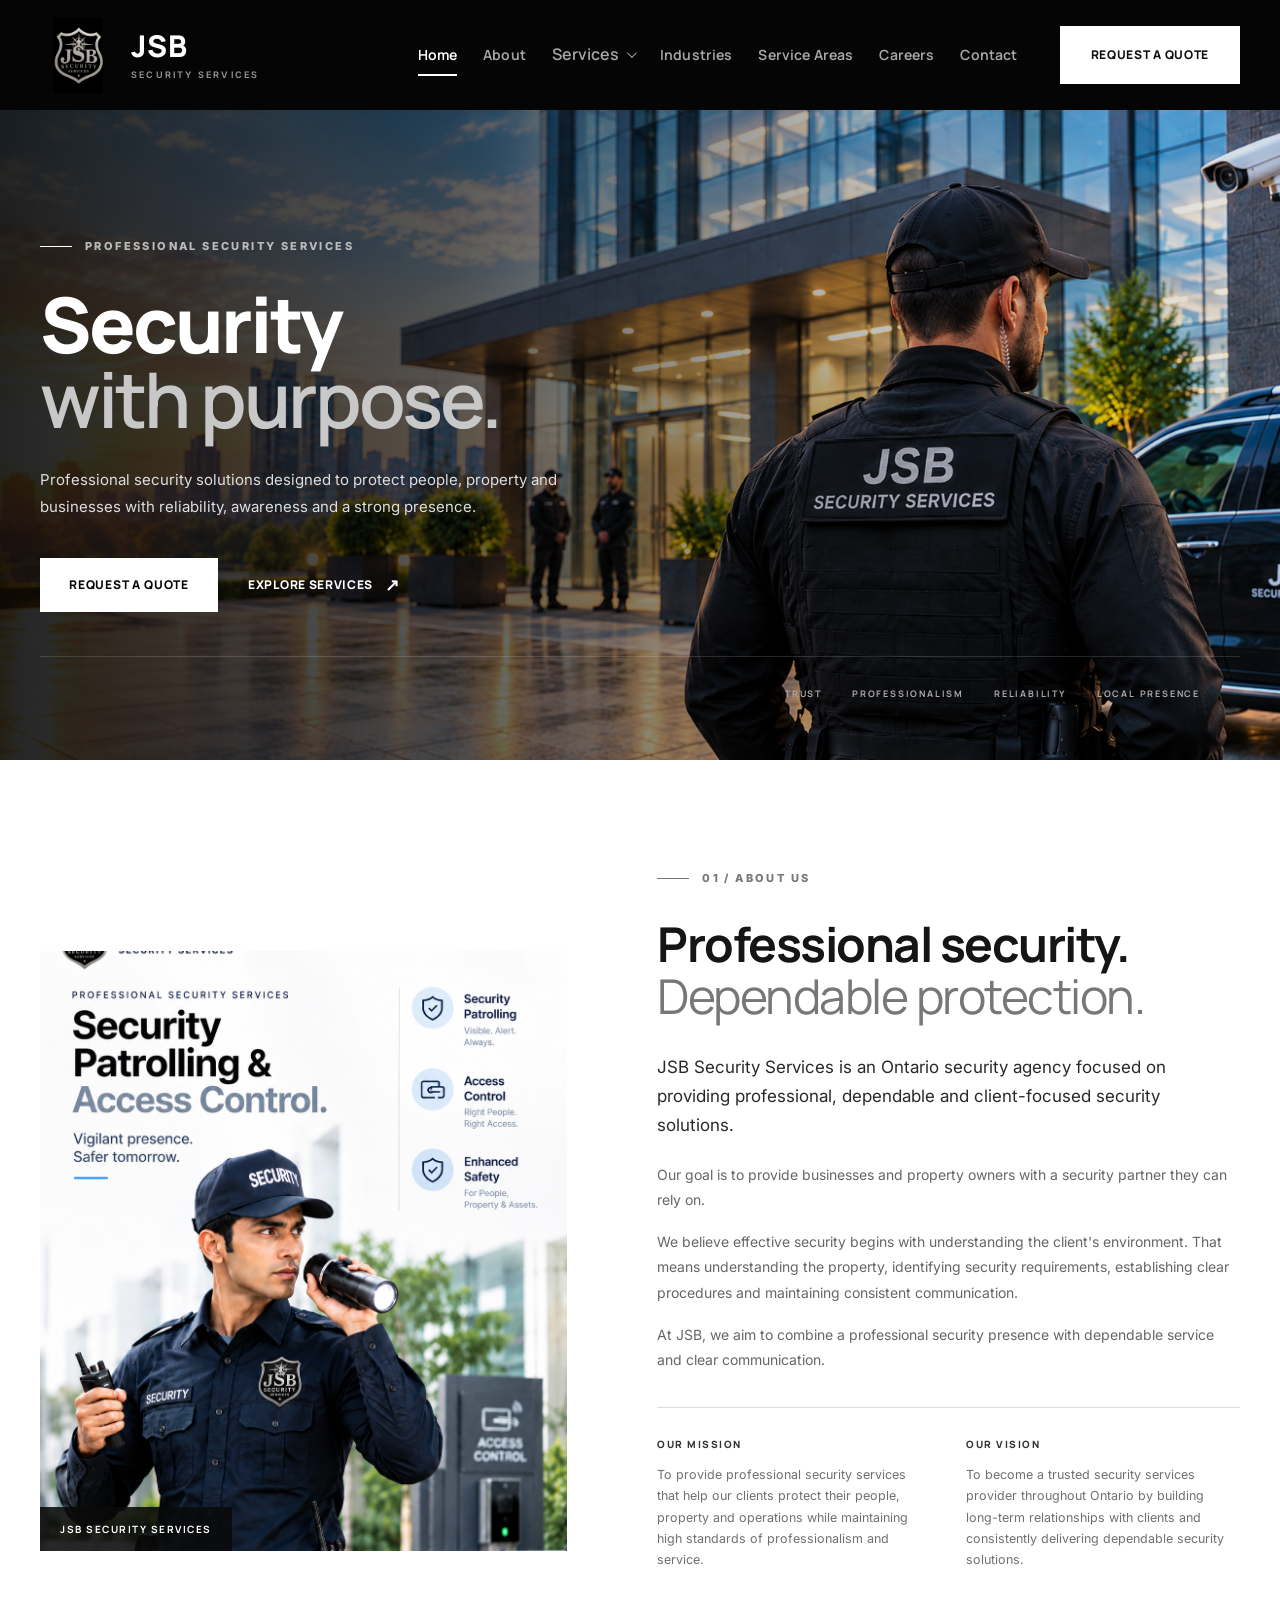
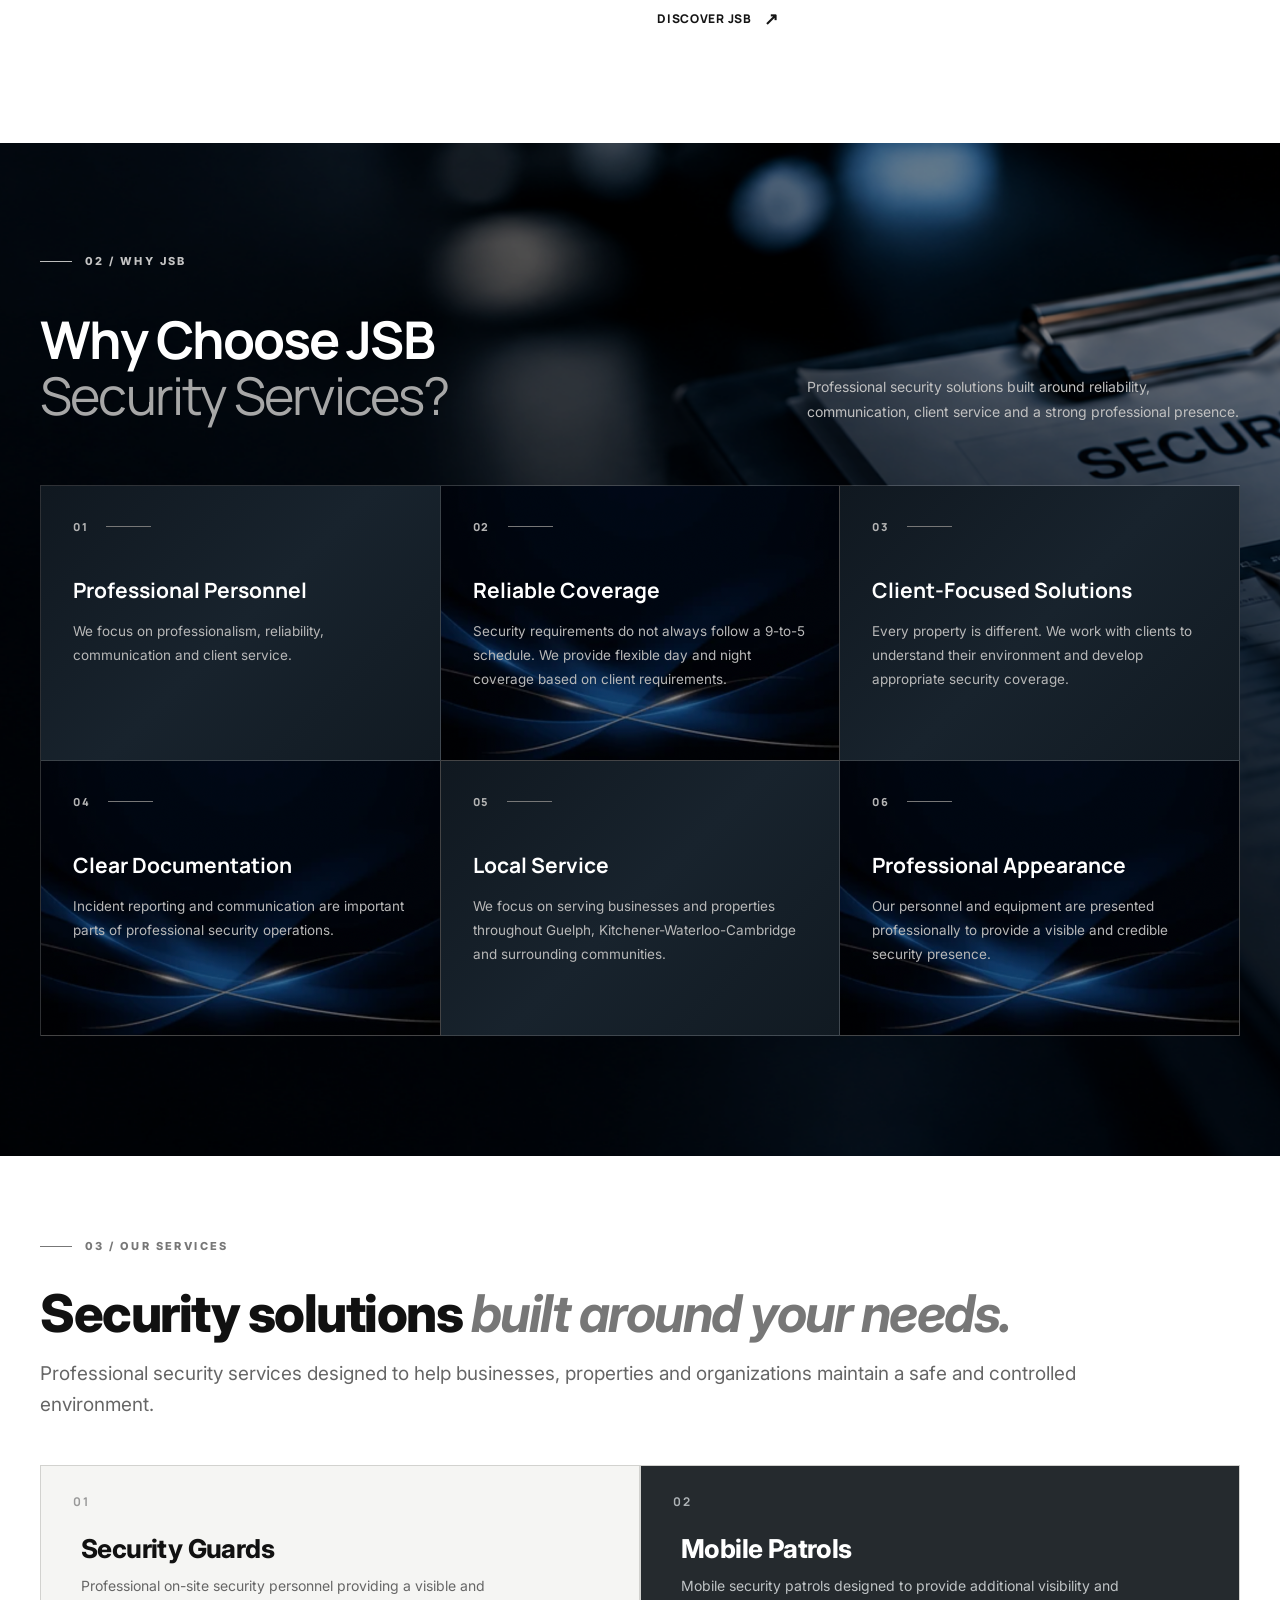
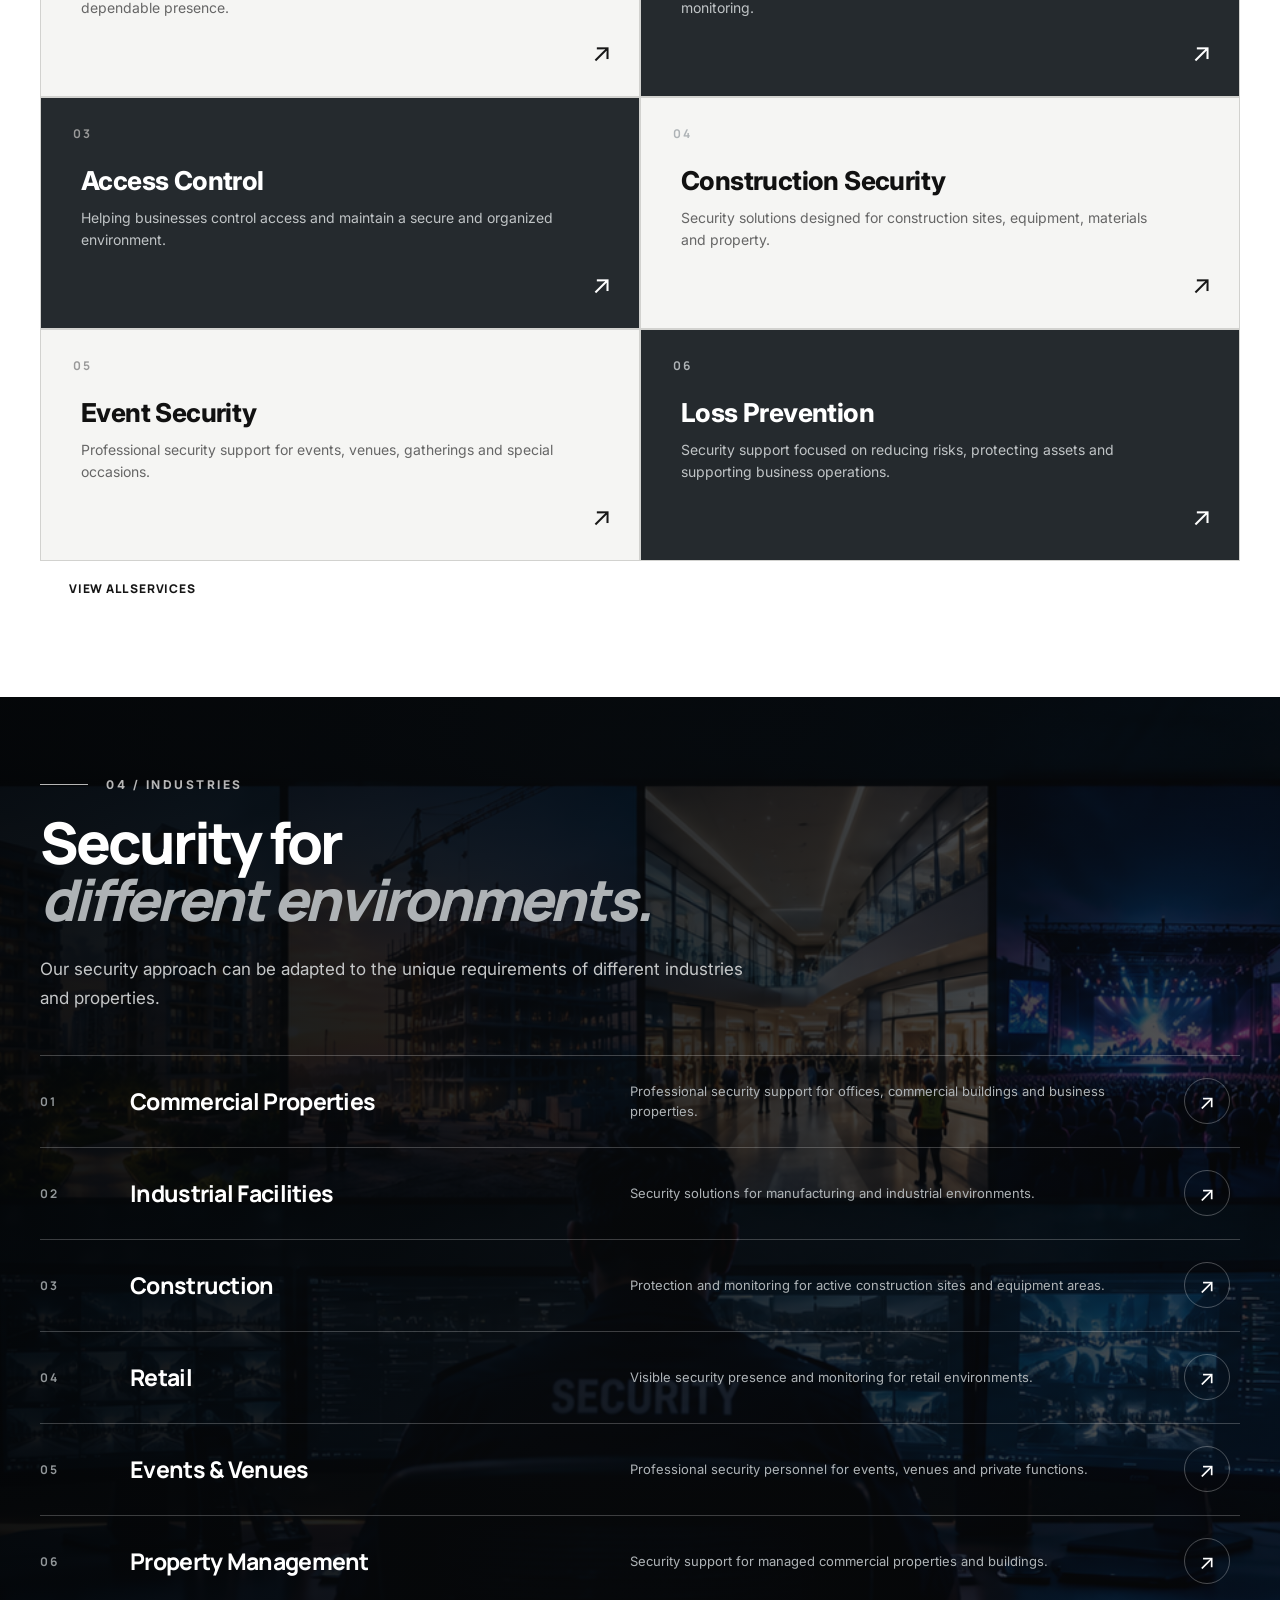
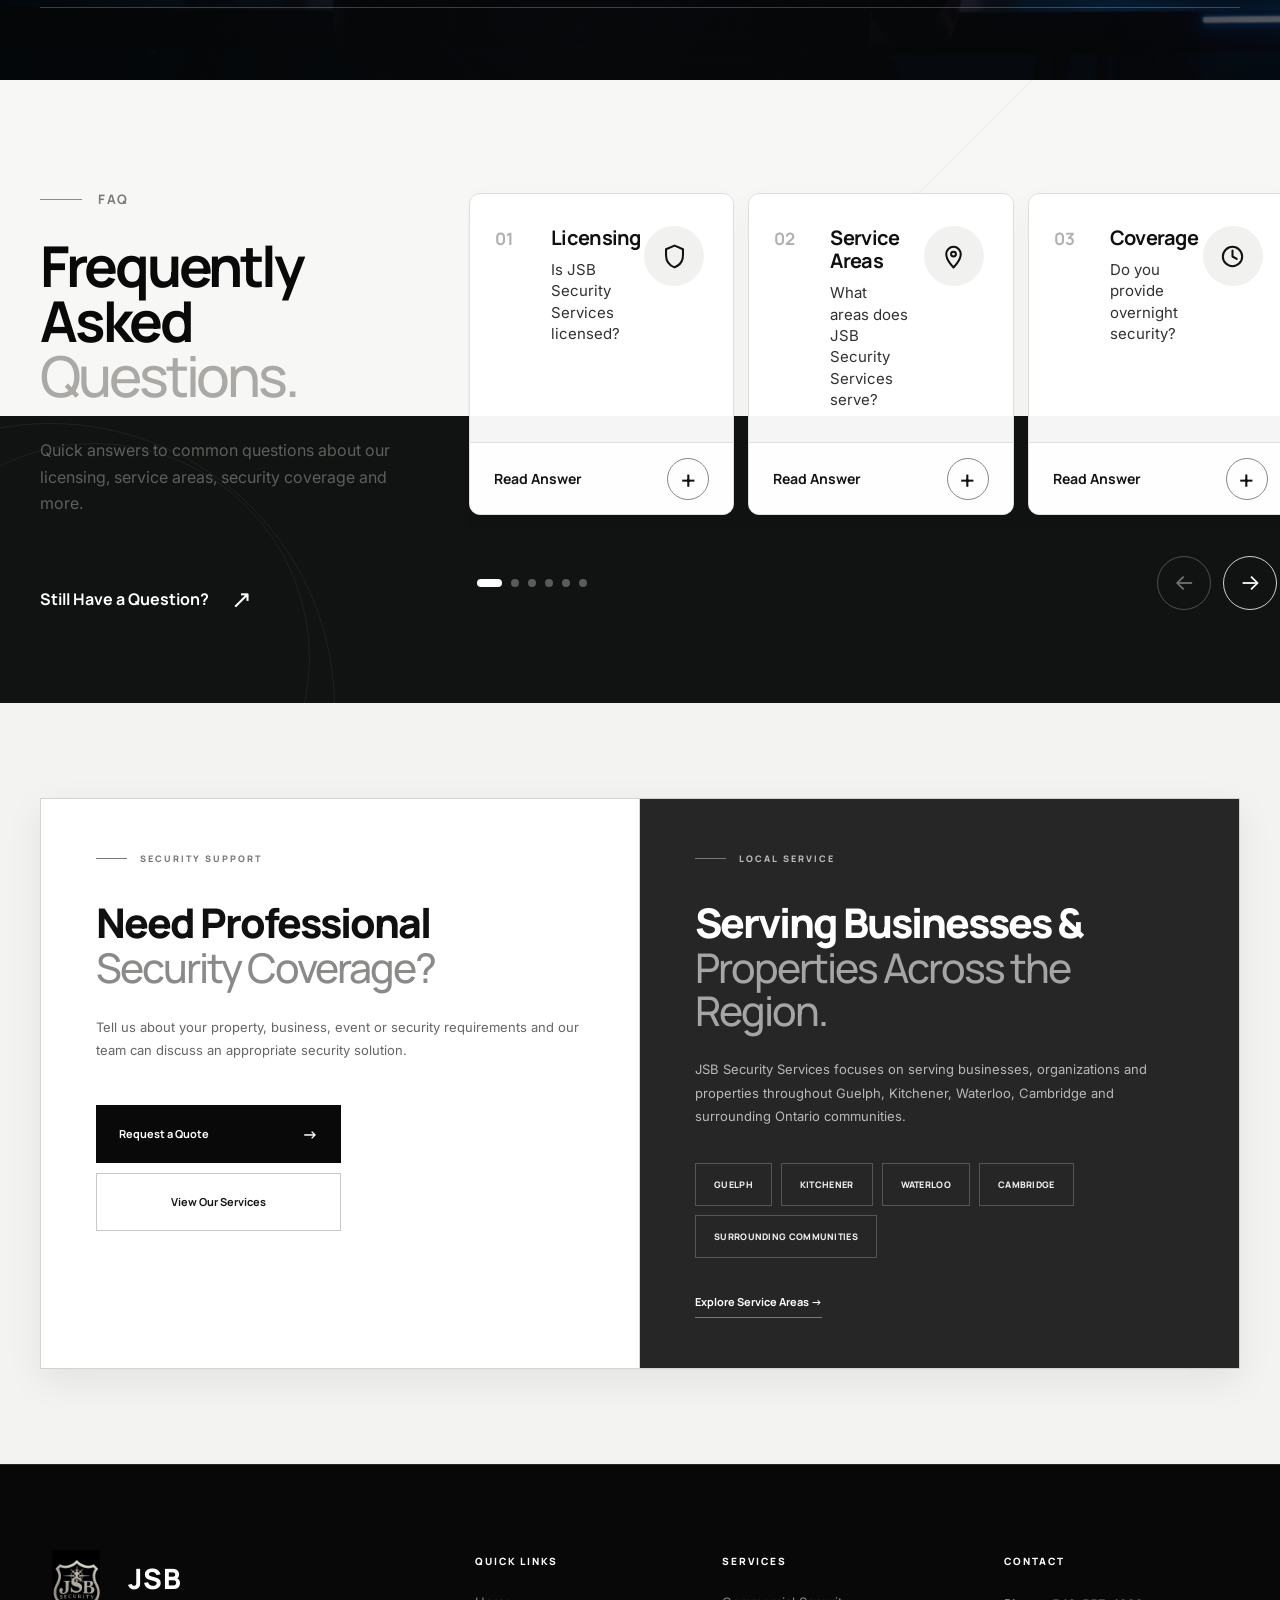
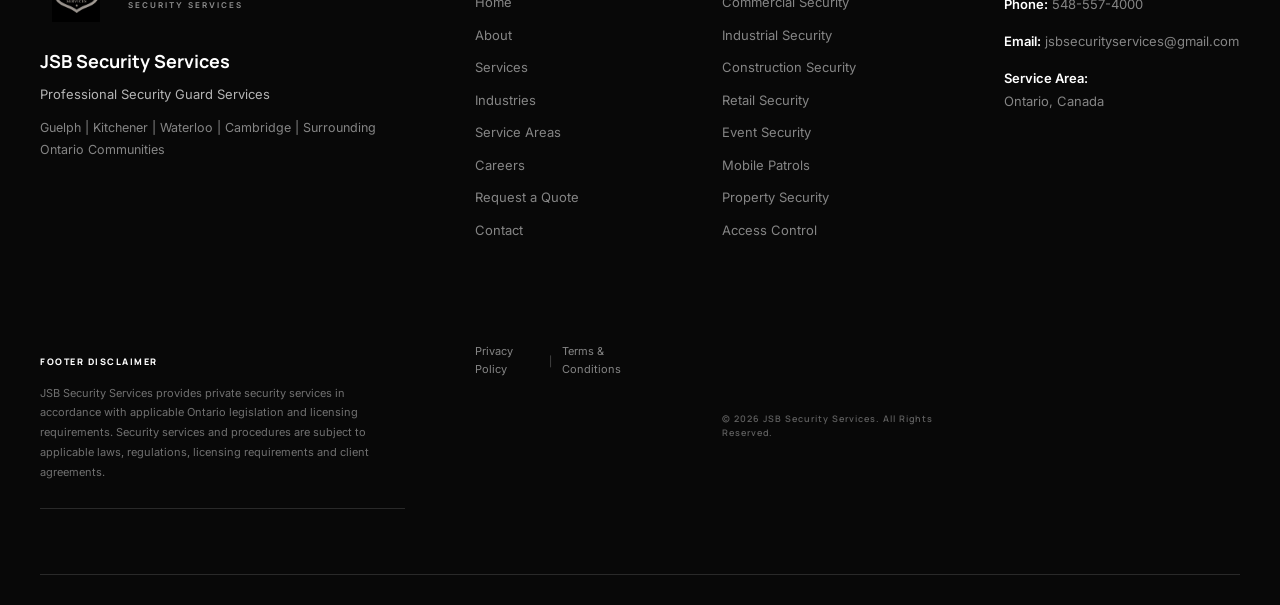
==== commit 6d6301b8: "Add security plans to admin dashboard" ====
--- a/index.html
+++ b/index.html
@@ -1739,21 +1739,27 @@
 
             <div class="footer-column footer-contact">
 
-                <h4>CONTACT</h4>
-
-                <p>
-                    <strong>Phone:</strong>
-                    <a href="tel:[BUSINESS-PHONE]">
-                        5485574000
-                    </a>
-                </p>
-
-                <p>
-                    <strong>Email:</strong>
-                    <a href="mailto:[BUSINESS-EMAIL]">
-                        jsbsecurityservices@gmail.com
-                    </a>
-                </p>
+                <!-- CONTACT -->
+
+<div class="footer-column footer-contact">
+
+    <h4>CONTACT</h4>
+
+    <p>
+        <strong>Phone:</strong>
+        <a href="tel:+15485574000">
+            548-557-4000
+        </a>
+    </p>
+
+    <p>
+        <strong>Email:</strong>
+        <a href="mailto:jsbsecurityservices@gmail.com">
+            jsbsecurityservices@gmail.com
+        </a>
+    </p>
+
+   
 
                 <p>
                     <strong>Service Area:</strong><br>
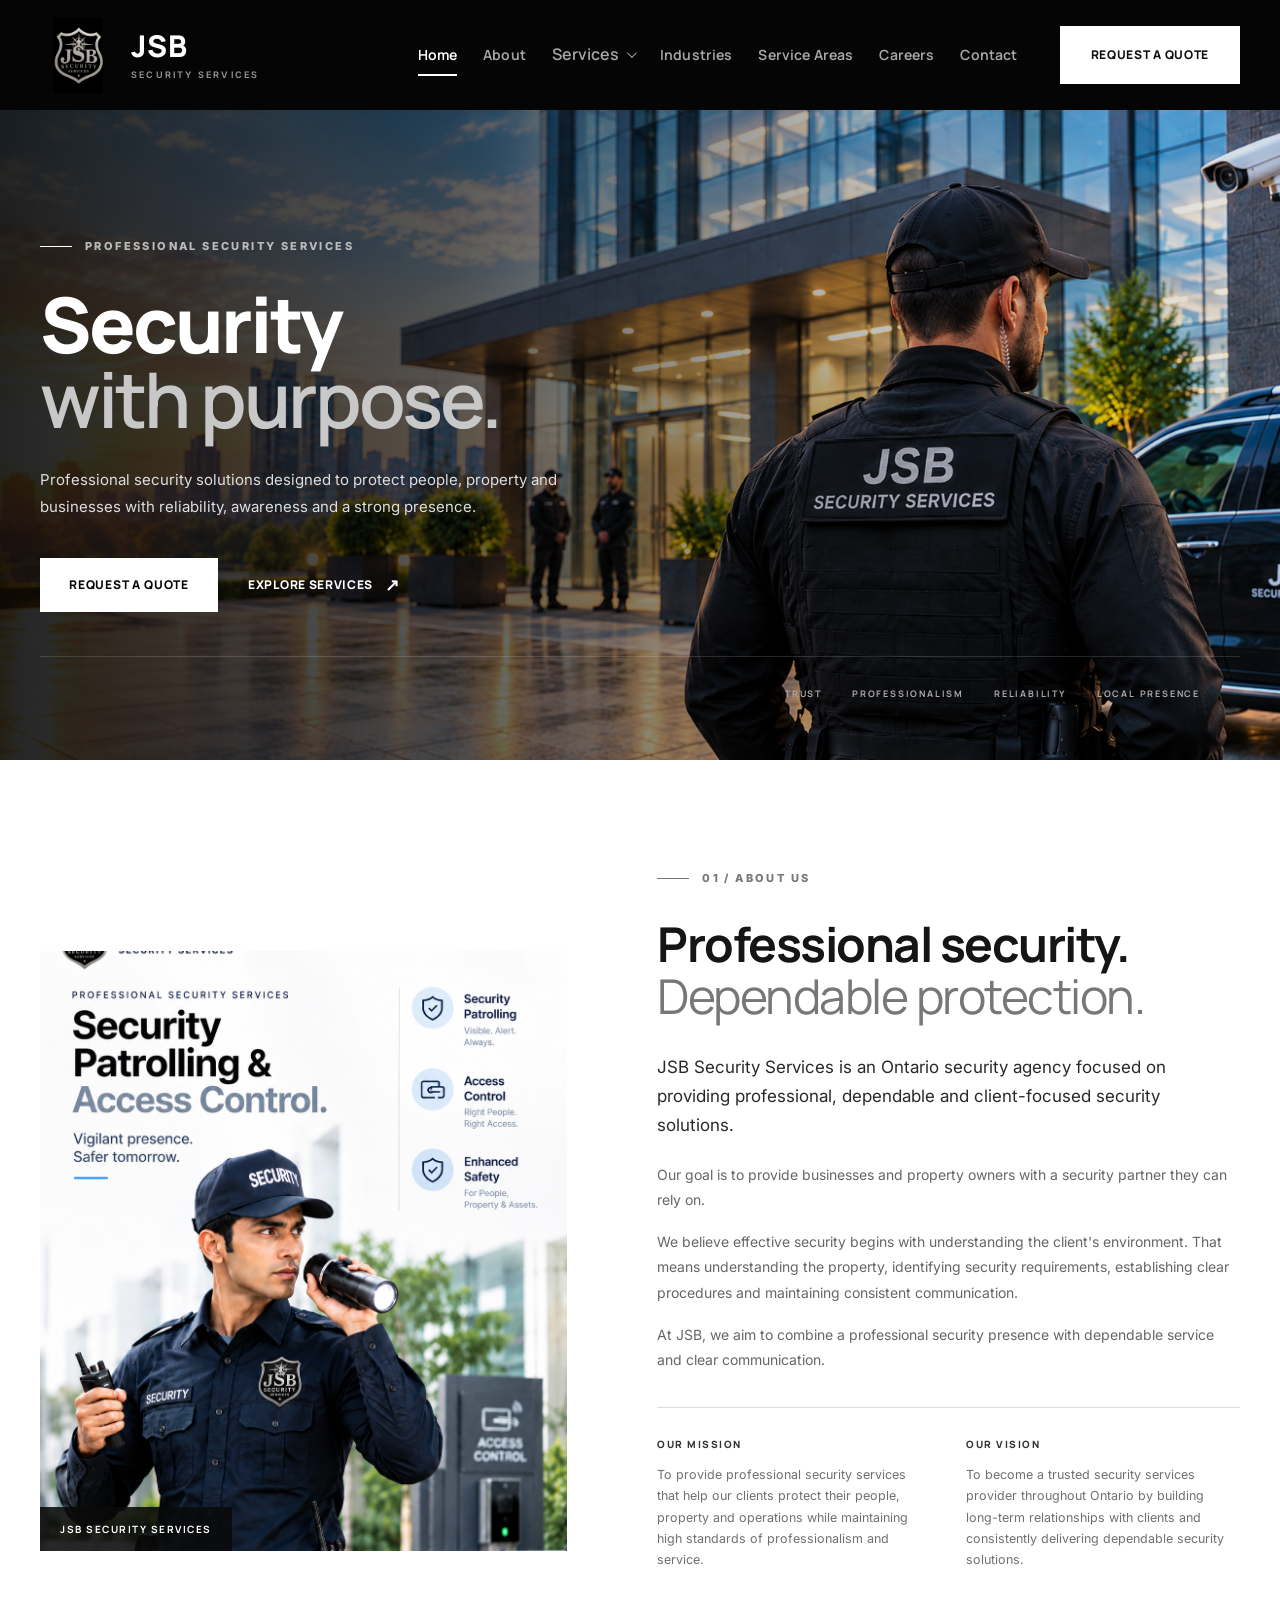
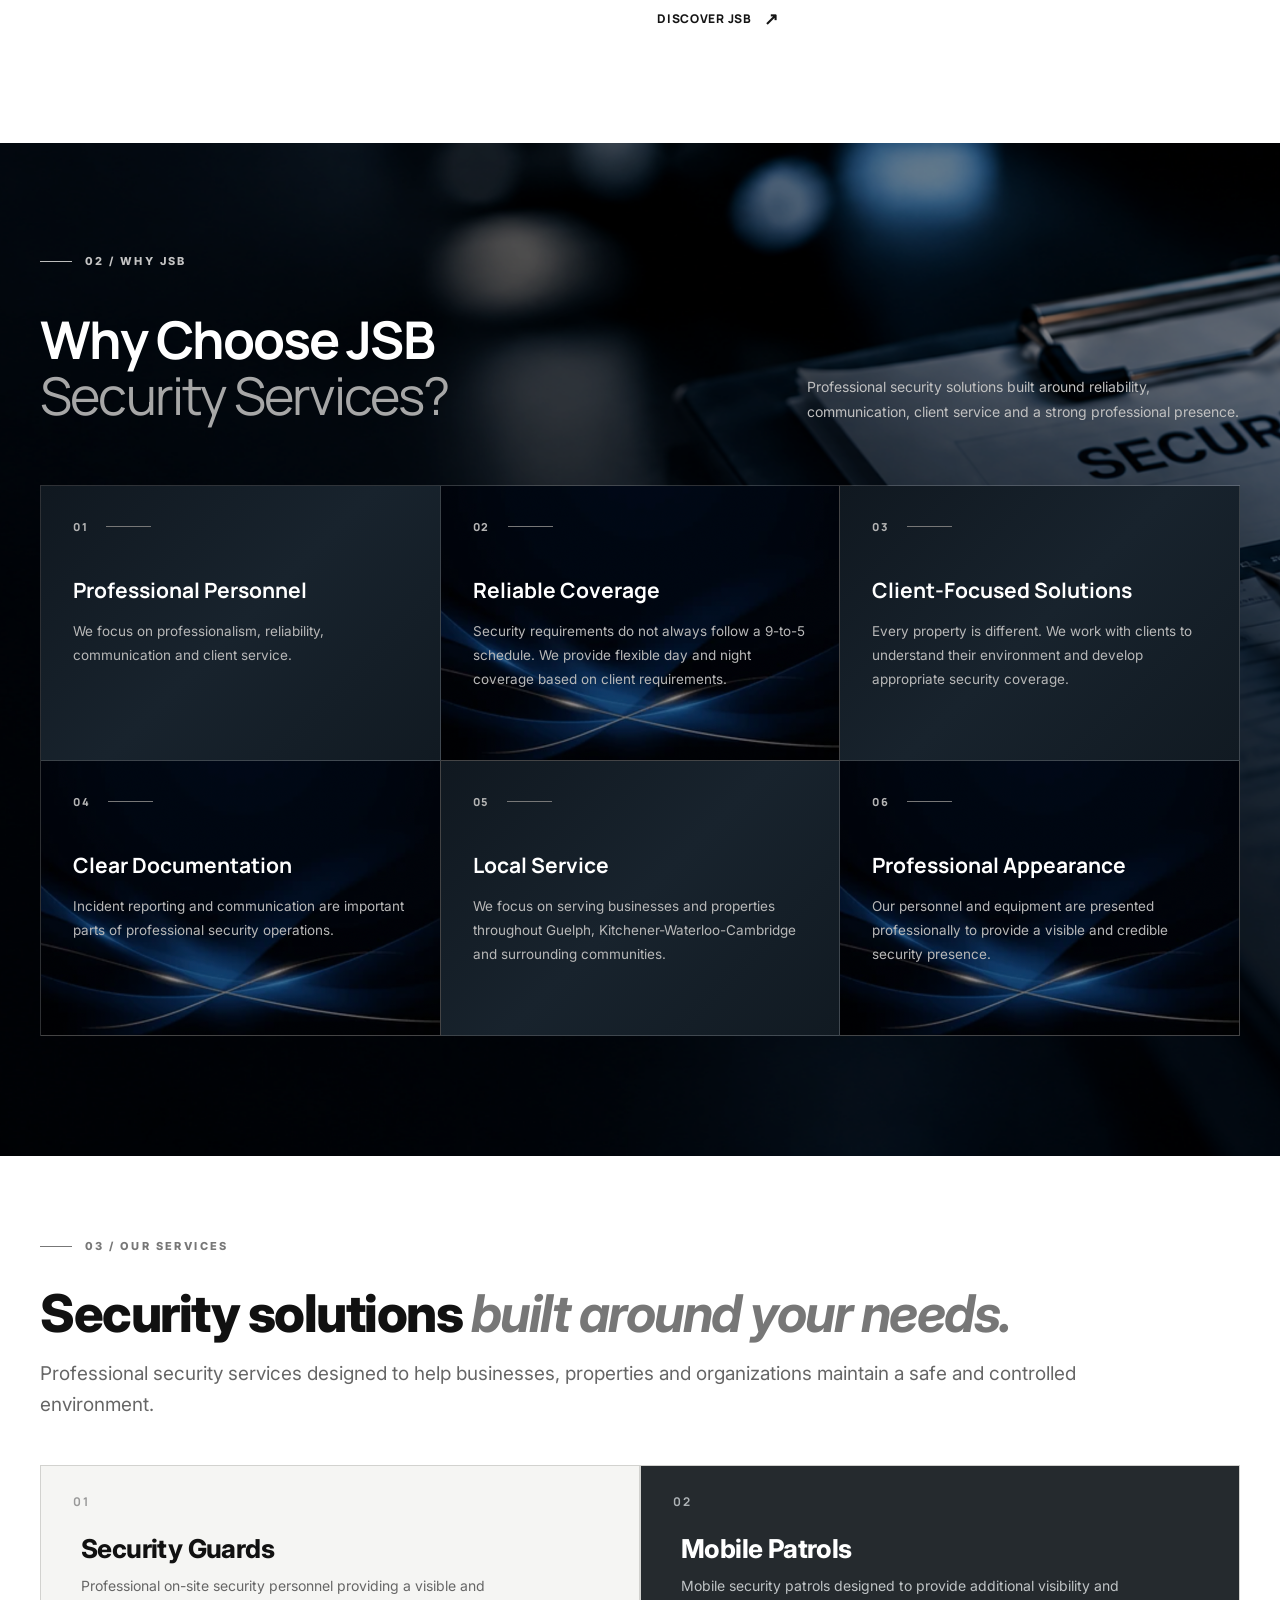
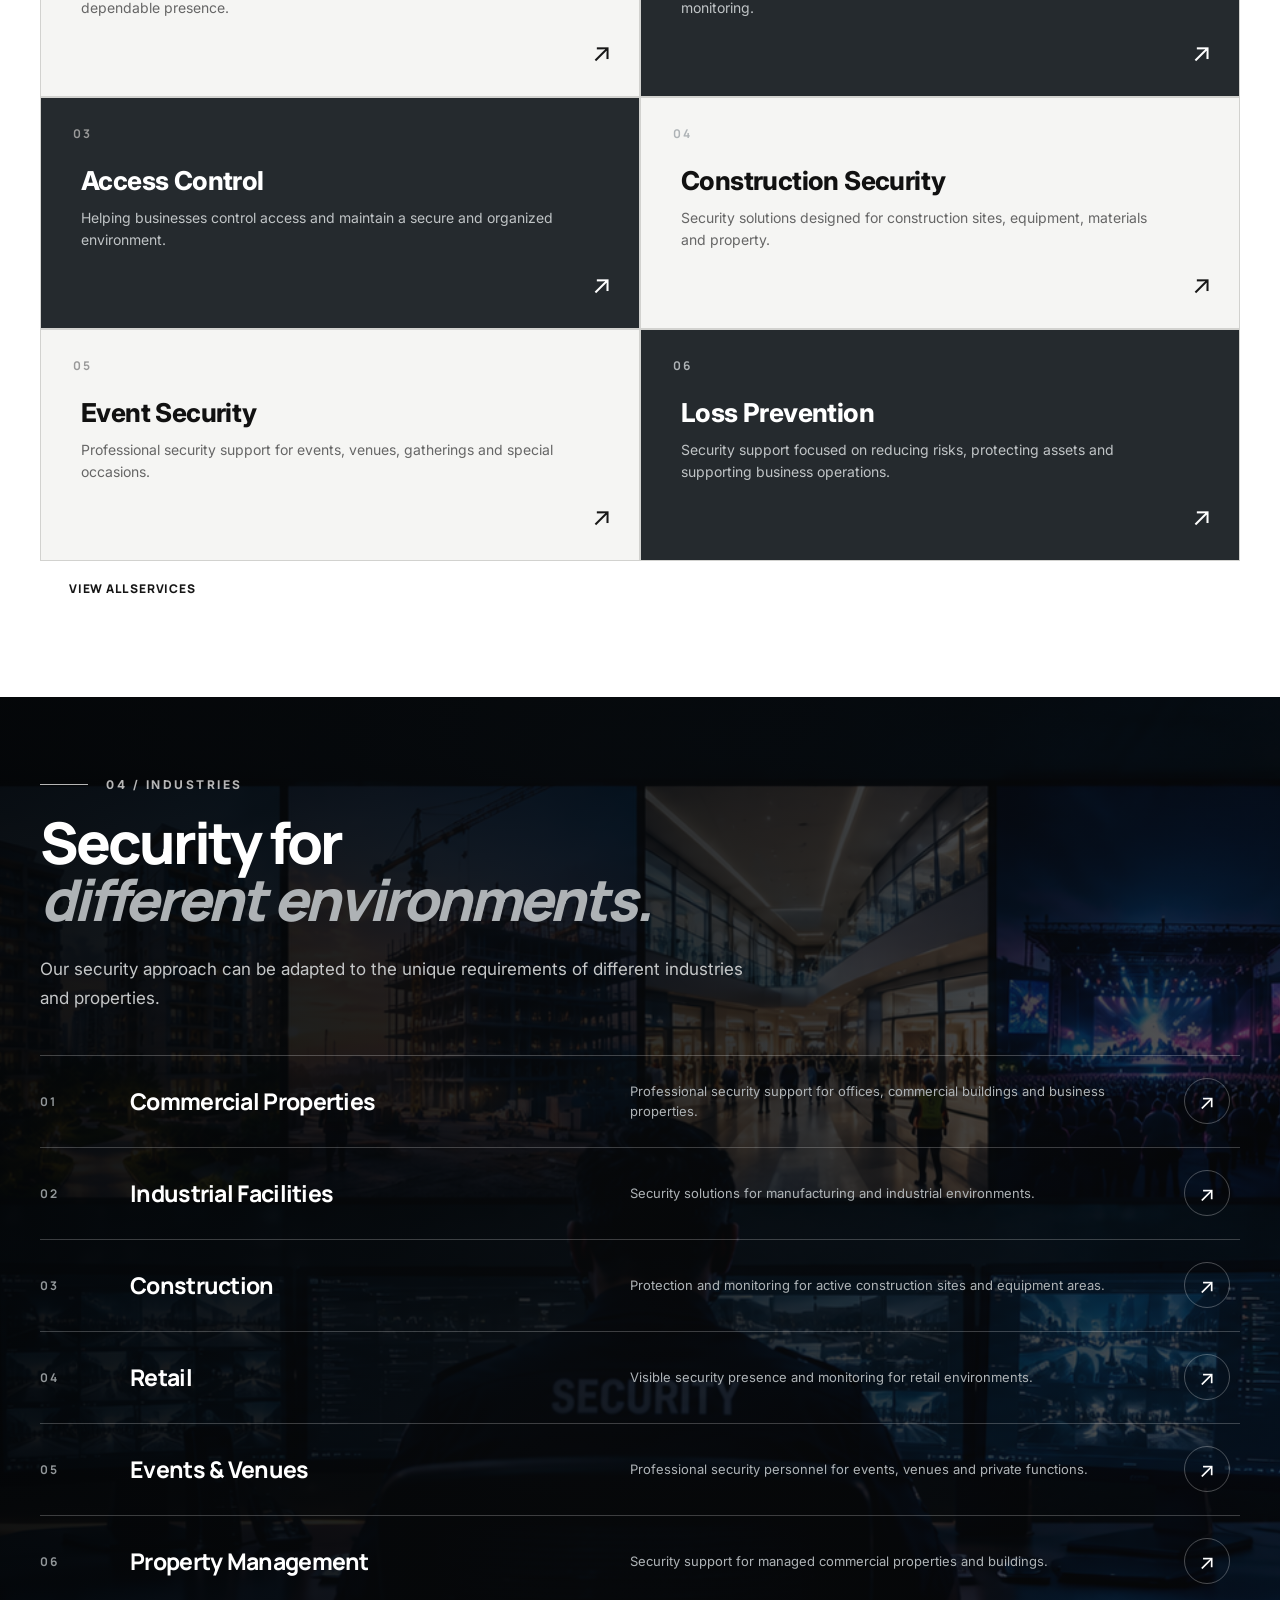
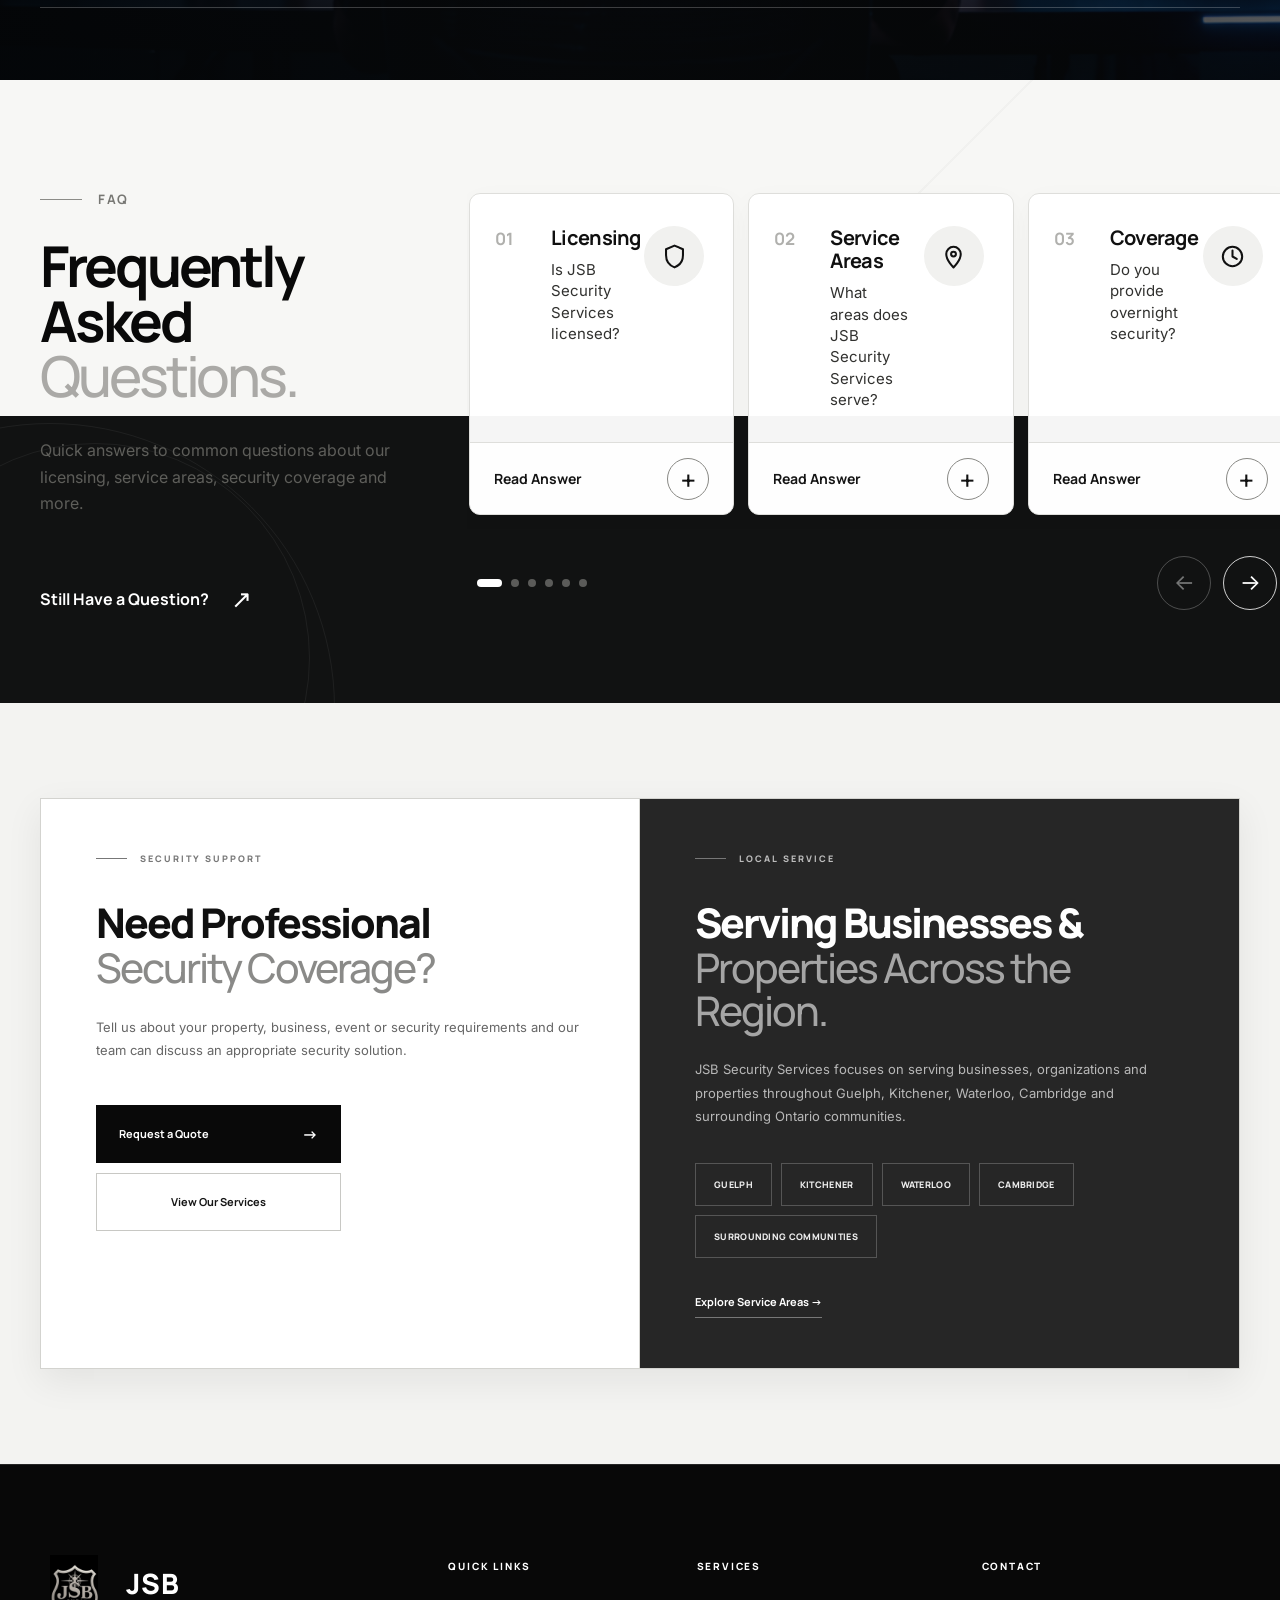
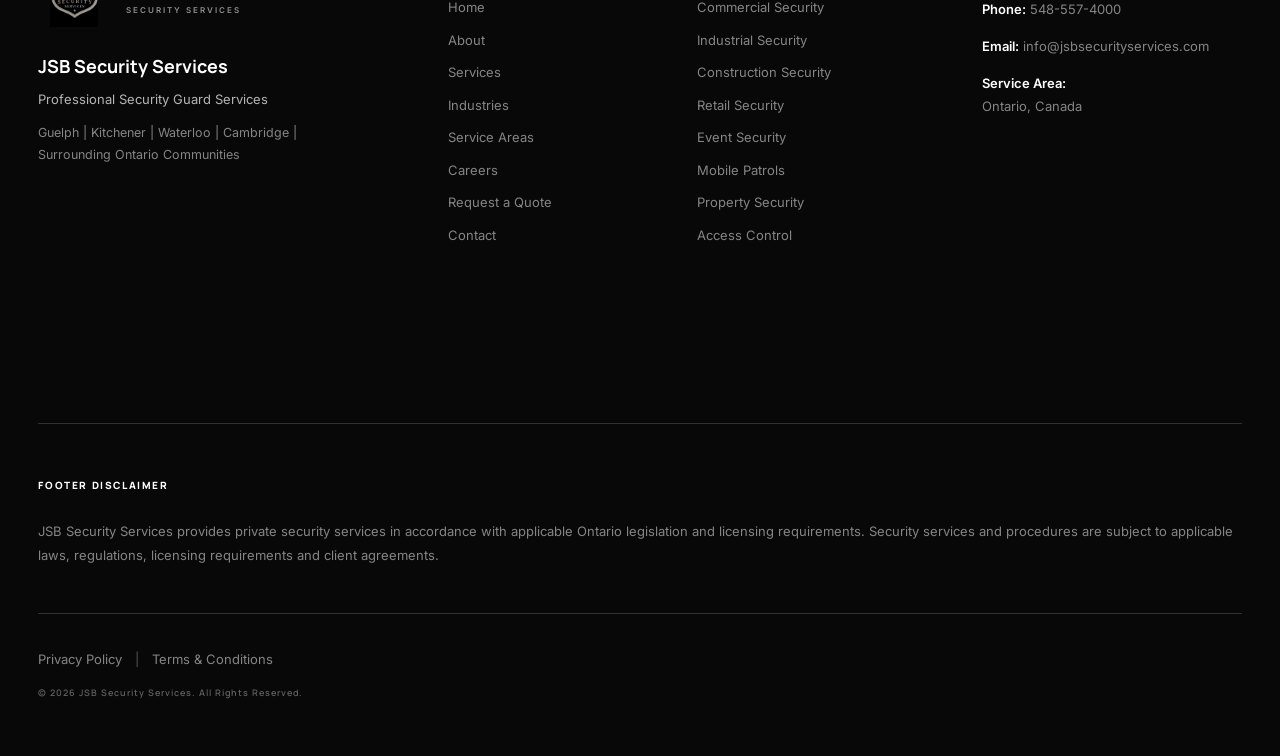
==== commit 6f536c96: "Update footer and contact email" ====
--- a/index.html
+++ b/index.html
@@ -1634,14 +1634,12 @@
 
         <div class="footer-grid">
 
-            <!-- BRAND / COMPANY -->
-
+            <!-- BRAND -->
             <div class="footer-brand-block">
 
                 <a href="index.html" class="footer-logo">
-
                     <img
-                       src="Logo.jpeg"
+                        src="Logo.jpeg"
                         alt="JSB Security Services"
                         class="footer-logo-image"
                     >
@@ -1650,7 +1648,6 @@
                         <strong>JSB</strong>
                         <span>SECURITY SERVICES</span>
                     </div>
-
                 </a>
 
                 <h3 class="footer-company-title">
@@ -1670,96 +1667,55 @@
 
 
             <!-- QUICK LINKS -->
-
             <div class="footer-column">
 
                 <h4>QUICK LINKS</h4>
 
                 <a href="index.html">Home</a>
-
                 <a href="frontend/about.html">About</a>
-
                 <a href="frontend/services.html">Services</a>
-
                 <a href="frontend/industries.html">Industries</a>
-
                 <a href="frontend/service-areas.html">Service Areas</a>
-
                 <a href="frontend/careers.html">Careers</a>
-
                 <a href="frontend/contact.html">Request a Quote</a>
-
                 <a href="frontend/contact.html">Contact</a>
 
             </div>
 
 
             <!-- SERVICES -->
-
             <div class="footer-column">
 
                 <h4>SERVICES</h4>
 
-                <a href="frontend/services.html">
-                    Commercial Security
-                </a>
-
-                <a href="frontend/services.html">
-                    Industrial Security
-                </a>
-
-                <a href="frontend/services.html">
-                    Construction Security
-                </a>
-
-                <a href="frontend/services.html">
-                    Retail Security
-                </a>
-
-                <a href="frontend/services.html">
-                    Event Security
-                </a>
-
-                <a href="frontend/services.html">
-                    Mobile Patrols
-                </a>
-
-                <a href="frontend/services.html">
-                    Property Security
-                </a>
-
-                <a href="frontend/services.html">
-                    Access Control
-                </a>
+                <a href="frontend/services.html">Commercial Security</a>
+                <a href="frontend/services.html">Industrial Security</a>
+                <a href="frontend/services.html">Construction Security</a>
+                <a href="frontend/services.html">Retail Security</a>
+                <a href="frontend/services.html">Event Security</a>
+                <a href="frontend/services.html">Mobile Patrols</a>
+                <a href="frontend/services.html">Property Security</a>
+                <a href="frontend/services.html">Access Control</a>
 
             </div>
 
 
             <!-- CONTACT -->
-
             <div class="footer-column footer-contact">
 
-                <!-- CONTACT -->
-
-<div class="footer-column footer-contact">
-
-    <h4>CONTACT</h4>
-
-    <p>
-        <strong>Phone:</strong>
-        <a href="tel:+15485574000">
-            548-557-4000
-        </a>
-    </p>
-
-    <p>
-        <strong>Email:</strong>
-        <a href="mailto:jsbsecurityservices@gmail.com">
-            jsbsecurityservices@gmail.com
-        </a>
-    </p>
-
-   
+                <h4>CONTACT</h4>
+
+                <p>
+                    <strong>Phone:</strong>
+                    <a href="tel:+15485574000">548-557-4000</a>
+                </p>
+
+                <p>
+                    <strong>Email:</strong>
+                    <a href="mailto: info@jsbsecurityservices.com">
+                         info@jsbsecurityservices.com
+                    </a>
+                </p>
 
                 <p>
                     <strong>Service Area:</strong><br>
@@ -1771,59 +1727,38 @@
         </div>
 
 
-        <!-- =====================================================
-             FOOTER DISCLAIMER
-        ====================================================== -->
-
+        <!-- DISCLAIMER -->
         <div class="footer-disclaimer">
 
             <h4>FOOTER DISCLAIMER</h4>
 
             <blockquote>
-                JSB Security Services provides private security
-                services in accordance with applicable Ontario
-                legislation and licensing requirements. Security
-                services and procedures are subject to applicable
-                laws, regulations, licensing requirements and
-                client agreements.
+                JSB Security Services provides private security services in accordance
+                with applicable Ontario legislation and licensing requirements.
+                Security services and procedures are subject to applicable laws,
+                regulations, licensing requirements and client agreements.
             </blockquote>
 
         </div>
 
 
-        <!-- =====================================================
-             FOOTER LEGAL LINKS
-        ====================================================== -->
-
+        <!-- LEGAL -->
         <div class="footer-legal">
 
             <div class="footer-legal-links">
-
-                <a href="frontend/privacy-policy.html">
-                    Privacy Policy
-                </a>
-
+                <a href="frontend/privacy-policy.html">Privacy Policy</a>
                 <span>|</span>
-
-                <a href="frontend/terms-conditions.html">
-                    Terms &amp; Conditions
-                </a>
-
+                <a href="frontend/terms-conditions.html">Terms &amp; Conditions</a>
             </div>
 
         </div>
 
 
-        <!-- =====================================================
-             FOOTER BOTTOM
-        ====================================================== -->
-
+        <!-- COPYRIGHT -->
         <div class="footer-bottom">
-
             <span>
                 © 2026 JSB Security Services. All Rights Reserved.
             </span>
-
         </div>
 
     </div>
--- a/frontend/css/style.css
+++ b/frontend/css/style.css
@@ -35898,4 +35898,446 @@
 
 }html {
     scroll-behavior: smooth;
+}
+/* =========================================================
+   FOOTER LEGAL LINKS ALIGNMENT
+========================================================= */
+
+.footer-legal-links {
+    margin-top: 46px;
+    display: flex;
+    align-items: center;
+    gap: 14px;
+}
+
+.footer-legal-links a {
+    color: #8b8b8b;
+    font-size: 13px;
+    line-height: 1.6;
+    text-decoration: none;
+    transition: color 0.2s ease;
+}
+
+.footer-legal-links a:hover {
+    color: #ffffff;
+}
+
+.footer-legal-links span {
+    color: #555555;
+    font-size: 12px;
+}
+
+
+/* MOBILE */
+
+@media (max-width: 768px) {
+
+    .footer-legal-links {
+        margin-top: 28px;
+        flex-wrap: wrap;
+        gap: 10px;
+    }
+
+}
+/* =========================================================
+   FOOTER BOTTOM POSITION FIX
+   Disclaimer + Privacy Policy + Terms & Conditions
+========================================================= */
+
+/* DISCLAIMER AREA */
+.site-footer .footer-disclaimer {
+    width: 100% !important;
+
+    /* screenshot jaisi positioning */
+    margin: 55px 0 0 !important;
+    padding: 36px 0 31px !important;
+
+    border-top: 1px solid #303030 !important;
+    border-bottom: 1px solid #303030 !important;
+
+    box-sizing: border-box !important;
+}
+
+
+/* FOOTER DISCLAIMER HEADING */
+.site-footer .footer-disclaimer h4 {
+    margin: 0 0 20px !important;
+    padding: 0 !important;
+
+    color: #ffffff !important;
+
+    font-family: "Manrope", sans-serif !important;
+    font-size: 10px !important;
+    font-weight: 800 !important;
+    line-height: 1 !important;
+
+    letter-spacing: 0.16em !important;
+    text-transform: uppercase !important;
+}
+
+
+/* DISCLAIMER PARAGRAPH */
+.site-footer .footer-disclaimer blockquote {
+    width: 100% !important;
+    max-width: 1450px !important;
+
+    margin: 0 !important;
+    padding: 0 !important;
+
+    border: 0 !important;
+
+    color: #858585 !important;
+
+    font-family: "Inter", sans-serif !important;
+    font-size: 13px !important;
+    font-style: normal !important;
+    font-weight: 400 !important;
+
+    line-height: 1.8 !important;
+}
+
+
+/* =========================================================
+   PRIVACY POLICY + TERMS & CONDITIONS
+========================================================= */
+
+.site-footer .footer-legal {
+    width: 100% !important;
+
+    margin: 0 !important;
+    padding: 22px 0 0 !important;
+}
+
+
+.site-footer .footer-legal-links {
+    display: flex !important;
+    align-items: center !important;
+
+    width: fit-content !important;
+
+    margin: 0 !important;
+    padding: 0 !important;
+
+    gap: 13px !important;
+}
+
+
+/* LEGAL LINKS */
+.site-footer .footer-legal-links a {
+    margin: 0 !important;
+    padding: 0 !important;
+
+    color: #858585 !important;
+
+    font-family: "Inter", sans-serif !important;
+    font-size: 13px !important;
+    font-weight: 400 !important;
+
+    line-height: 1.4 !important;
+
+    text-decoration: none !important;
+}
+
+
+/* | DIVIDER */
+.site-footer .footer-legal-links span {
+    margin: 0 !important;
+    padding: 0 !important;
+
+    color: #555555 !important;
+
+    font-size: 13px !important;
+    line-height: 1.4 !important;
+}
+
+
+.site-footer .footer-legal-links a:hover {
+    color: #ffffff !important;
+}
+.site-footer .footer-disclaimer {
+    margin: 78px 0 0;
+    padding: 39px 0 35px;
+}
+/* TERMS PAGE SUBTITLE */
+
+.legal-page h1 + h2 {
+    margin: -18px 0 38px;
+    padding: 0 0 28px;
+
+    border-top: 0;
+    border-bottom: 1px solid #e5e5e2;
+
+    color: #777777;
+
+    font-family: "Manrope", sans-serif;
+    font-size: 16px;
+    font-weight: 600;
+
+    line-height: 1.5;
+    letter-spacing: 0;
+}
+
+.legal-page h1 + h2::before {
+    display: none;
+}
+/* =========================================================
+/* =========================================================
+   JSB FOOTER — FINAL BOTTOM POSITION
+   DO NOT ADD ANOTHER FOOTER OVERRIDE BELOW THIS
+========================================================= */
+
+@media screen and (min-width: 769px) {
+
+    /* DISCLAIMER SECTION */
+    .site-footer > .container > .footer-disclaimer {
+        width: 100% !important;
+        max-width: none !important;
+
+        margin: 55px 0 0 0 !important;
+        padding: 56px 0 46px 0 !important;
+
+        border-top: 1px solid #303030 !important;
+        border-bottom: 1px solid #303030 !important;
+
+        box-sizing: border-box !important;
+    }
+
+    /* DISCLAIMER HEADING */
+    .site-footer > .container > .footer-disclaimer > h4 {
+        margin: 0 0 30px 0 !important;
+        padding: 0 !important;
+    }
+
+    /* DISCLAIMER TEXT */
+    .site-footer > .container > .footer-disclaimer > blockquote {
+        width: 100% !important;
+        max-width: none !important;
+
+        margin: 0 !important;
+        padding: 0 !important;
+
+        border: 0 !important;
+    }
+
+
+    /* =========================================
+       PRIVACY POLICY | TERMS & CONDITIONS
+       LEFT SIDE UNDER DISCLAIMER LINE
+    ========================================= */
+
+    .site-footer > .container > .footer-legal {
+        display: block !important;
+
+        width: 100% !important;
+
+        margin: 0 !important;
+        padding: 36px 0 0 0 !important;
+
+        border: 0 !important;
+        text-align: left !important;
+    }
+
+    .site-footer > .container > .footer-legal > .footer-legal-links {
+        display: flex !important;
+
+        flex-direction: row !important;
+        flex-wrap: nowrap !important;
+
+        justify-content: flex-start !important;
+        align-items: center !important;
+
+        width: fit-content !important;
+
+        margin: 0 !important;
+        padding: 0 !important;
+
+        gap: 13px !important;
+
+        text-align: left !important;
+    }
+
+
+    /* COPYRIGHT BELOW LEGAL LINKS */
+    .site-footer > .container > .footer-bottom {
+        display: block !important;
+
+        width: 100% !important;
+
+        margin: 0 !important;
+        padding: 18px 0 0 0 !important;
+
+        text-align: left !important;
+        border: 0 !important;
+    }
+}
+/* =========================================================
+   JSB FOOTER — FINAL DESKTOP LAYOUT
+   Screenshot Match
+========================================================= */
+
+@media screen and (min-width: 769px) {
+
+    .site-footer {
+        background: #080808 !important;
+        padding: 0 !important;
+        margin: 0 !important;
+    }
+
+    .site-footer > .container {
+        width: 100% !important;
+        max-width: none !important;
+        padding: 90px 3% 55px !important;
+        margin: 0 auto !important;
+        display: block !important;
+    }
+
+
+    /* ==============================
+       TOP 4 COLUMNS
+    ============================== */
+
+    .site-footer .footer-grid {
+        display: grid !important;
+        grid-template-columns:
+            minmax(300px, 1.45fr)
+            minmax(160px, .75fr)
+            minmax(210px, .9fr)
+            minmax(260px, 1fr) !important;
+
+        column-gap: 75px !important;
+        align-items: start !important;
+
+        width: 100% !important;
+
+        margin: 0 !important;
+        padding: 0 0 110px !important;
+
+        border: 0 !important;
+    }
+
+
+    /* ==============================
+       DISCLAIMER
+    ============================== */
+
+    .site-footer .footer-disclaimer {
+        display: block !important;
+
+        width: 100% !important;
+        max-width: none !important;
+
+        margin: 0 !important;
+
+        padding:
+            58px
+            0
+            46px
+            0 !important;
+
+        border-top:
+            1px solid #292929 !important;
+
+        border-bottom:
+            1px solid #292929 !important;
+
+        position: static !important;
+        float: none !important;
+    }
+
+
+    .site-footer .footer-disclaimer h4 {
+        display: block !important;
+
+        margin:
+            0
+            0
+            26px
+            0 !important;
+
+        padding: 0 !important;
+
+        width: 100% !important;
+    }
+
+
+    .site-footer .footer-disclaimer blockquote {
+        display: block !important;
+
+        width: 100% !important;
+        max-width: 1120px !important;
+
+        margin: 0 !important;
+        padding: 0 !important;
+
+        border: 0 !important;
+    }
+
+
+    /* ==============================
+       PRIVACY / TERMS
+    ============================== */
+
+    .site-footer .footer-legal {
+        display: block !important;
+
+        width: 100% !important;
+
+        margin: 0 !important;
+
+        padding:
+            38px
+            0
+            0
+            0 !important;
+
+        position: static !important;
+        float: none !important;
+    }
+
+
+    .site-footer .footer-legal-links {
+        display: flex !important;
+
+        flex-direction: row !important;
+        justify-content: flex-start !important;
+        align-items: center !important;
+
+        gap: 13px !important;
+
+        width: 100% !important;
+
+        margin: 0 !important;
+        padding: 0 !important;
+    }
+
+
+    /* ==============================
+       COPYRIGHT
+    ============================== */
+
+    .site-footer .footer-bottom {
+        display: block !important;
+
+        width: 100% !important;
+
+        margin: 0 !important;
+
+        padding:
+            38px
+            0
+            0
+            0 !important;
+
+        position: static !important;
+        float: none !important;
+    }
+
+
+    .site-footer .footer-bottom span {
+        display: block !important;
+
+        margin: 0 !important;
+        padding: 0 !important;
+    }
+
 }
